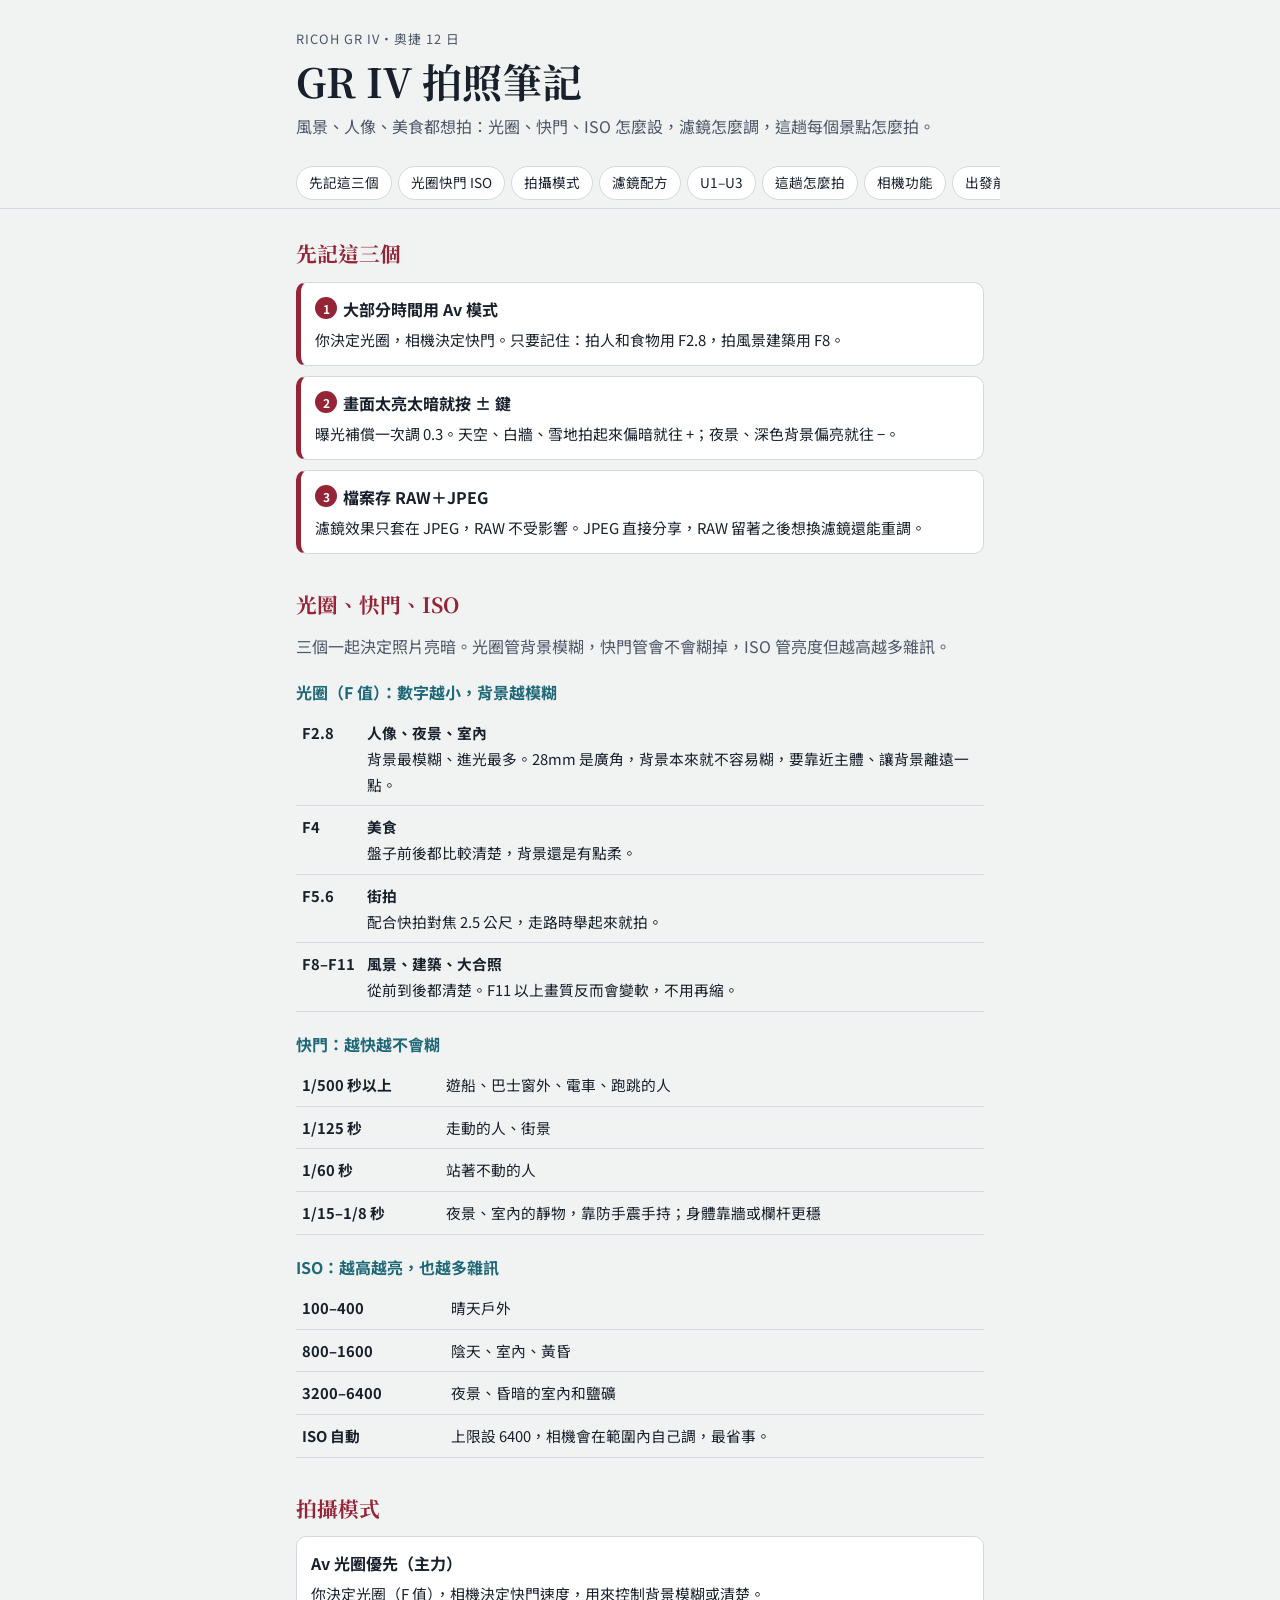
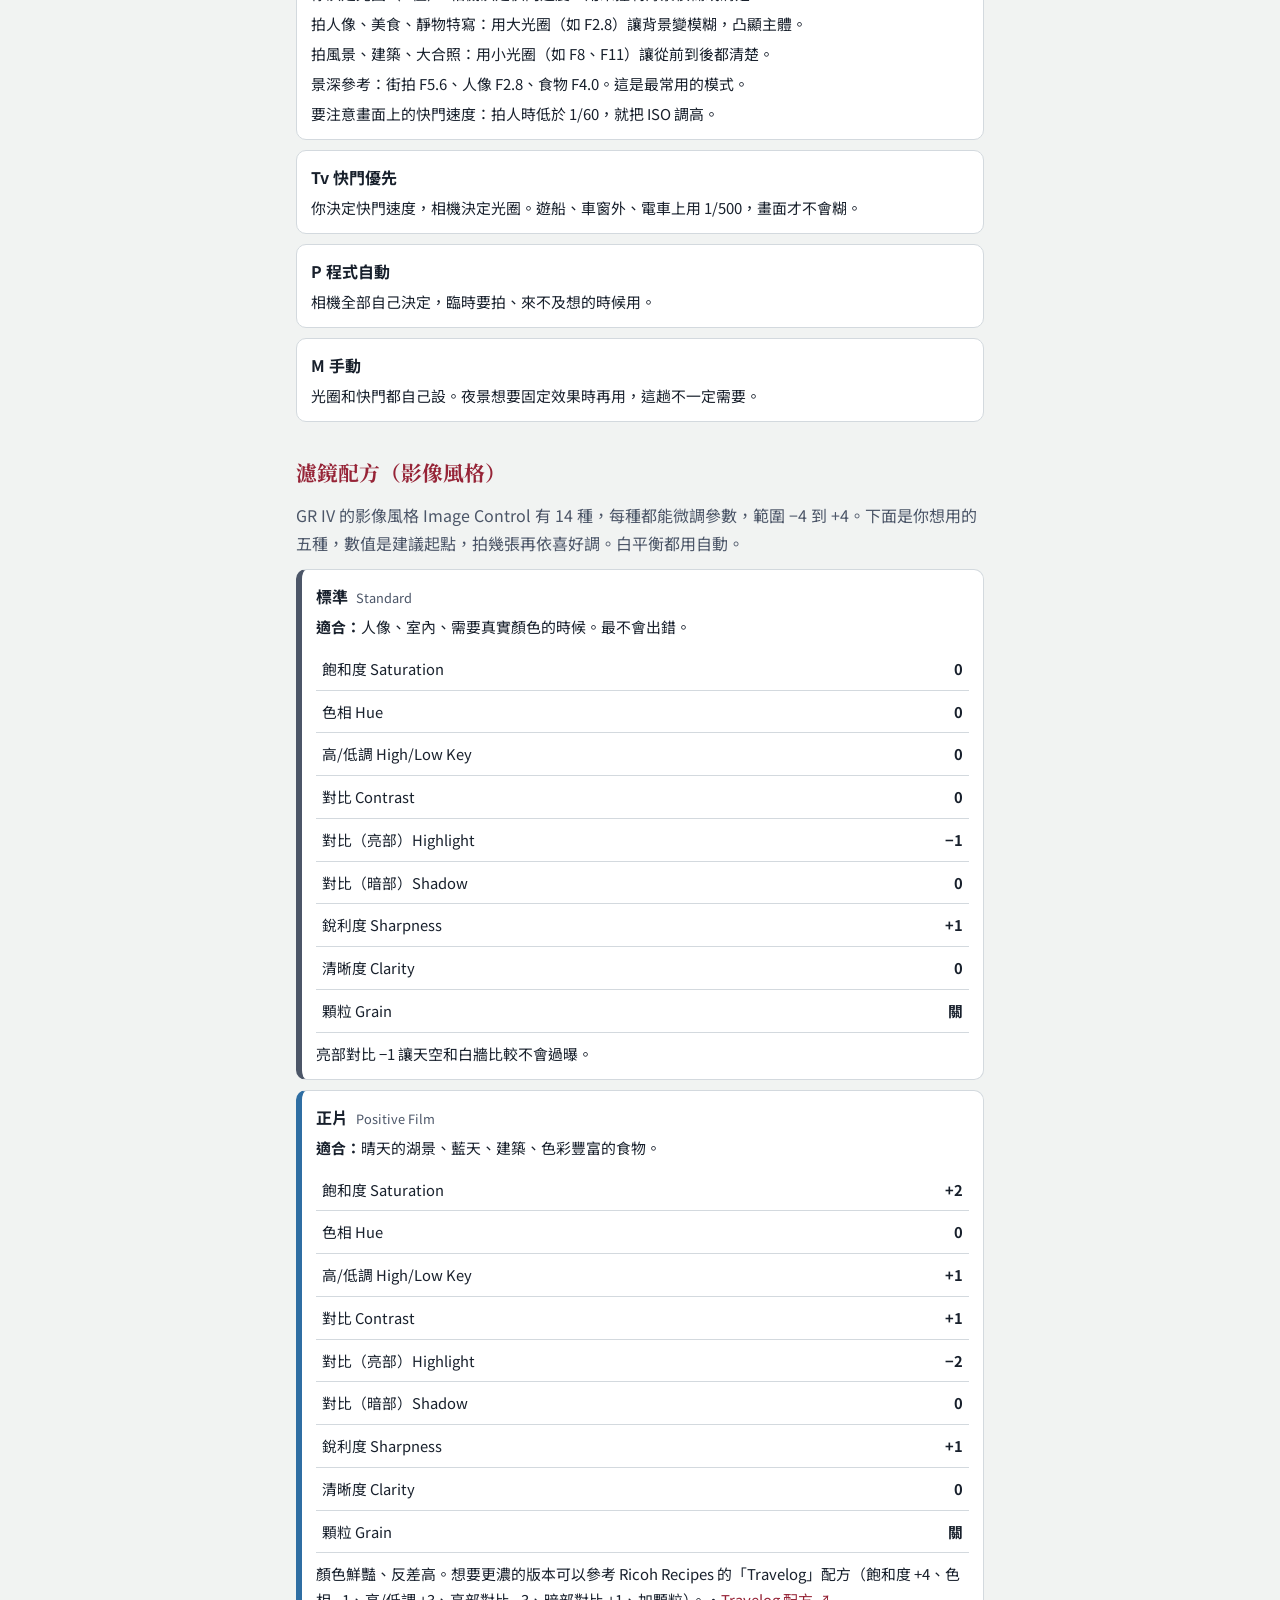
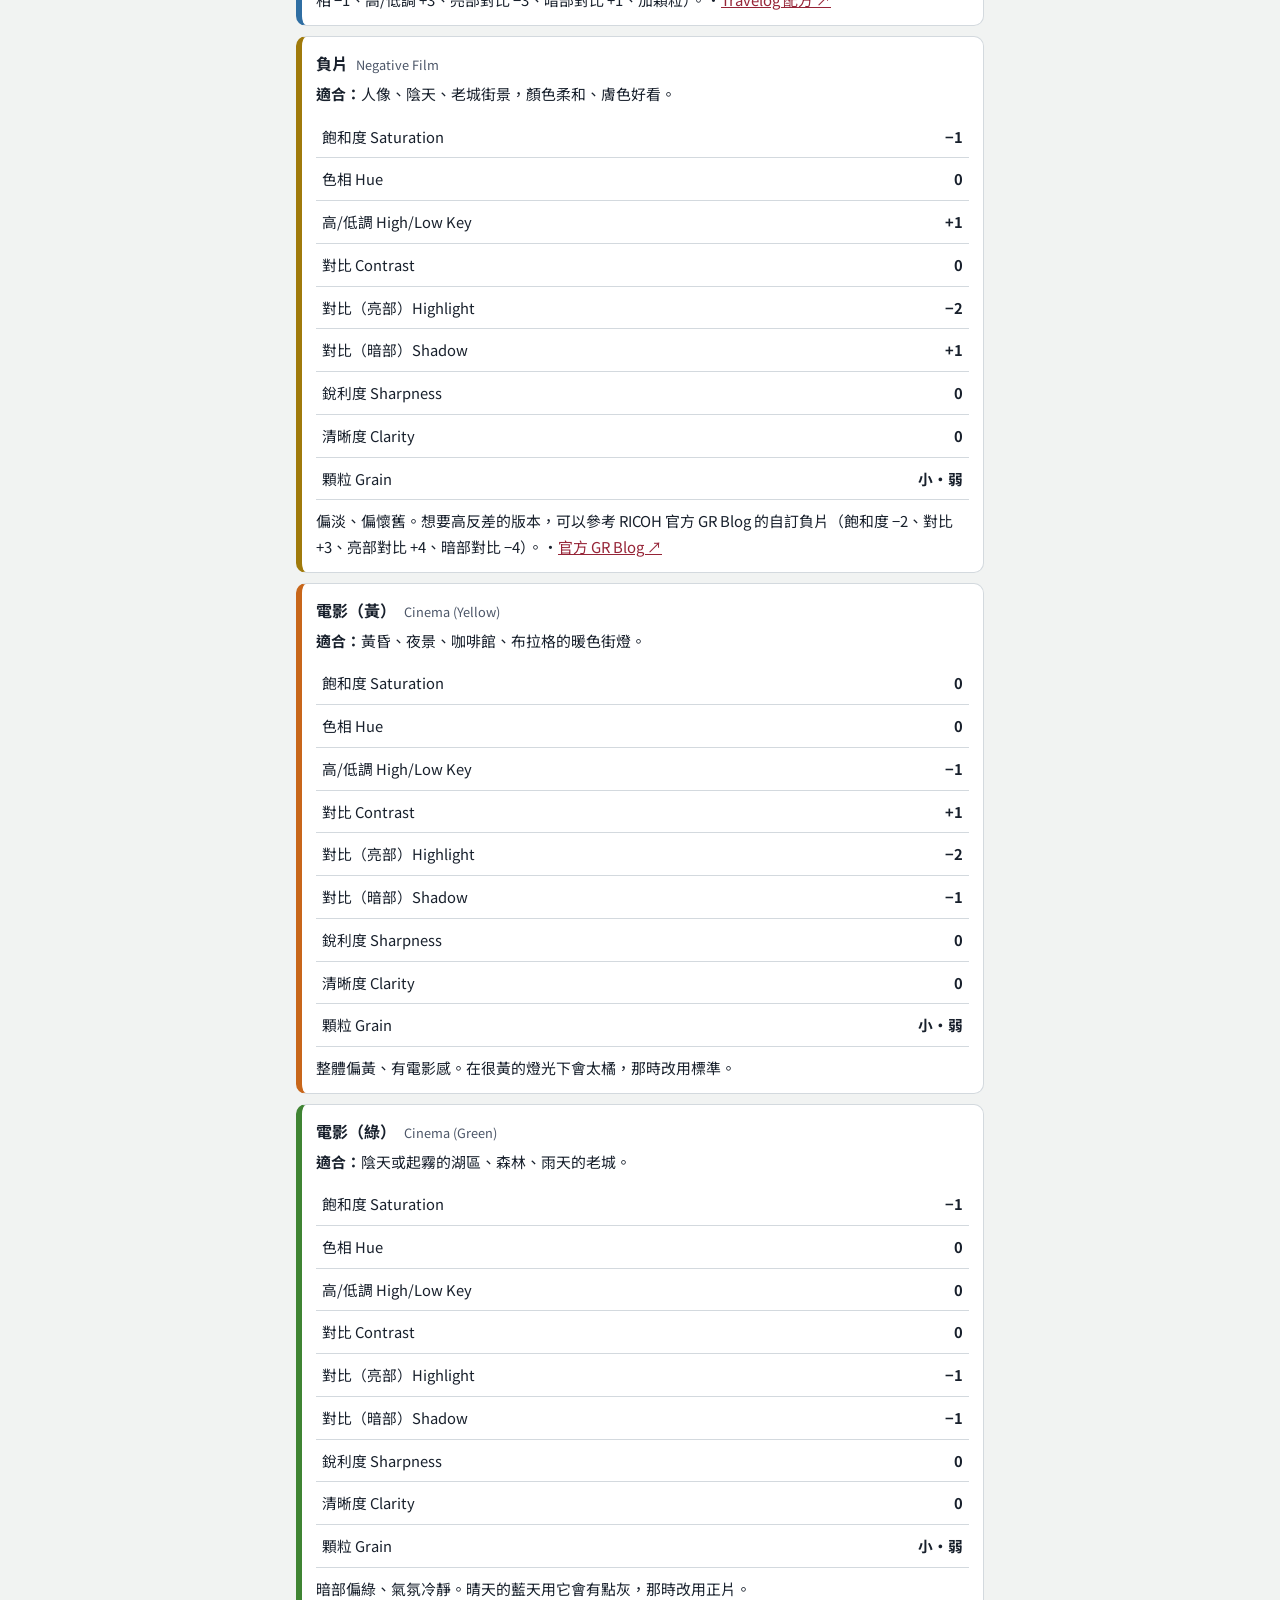
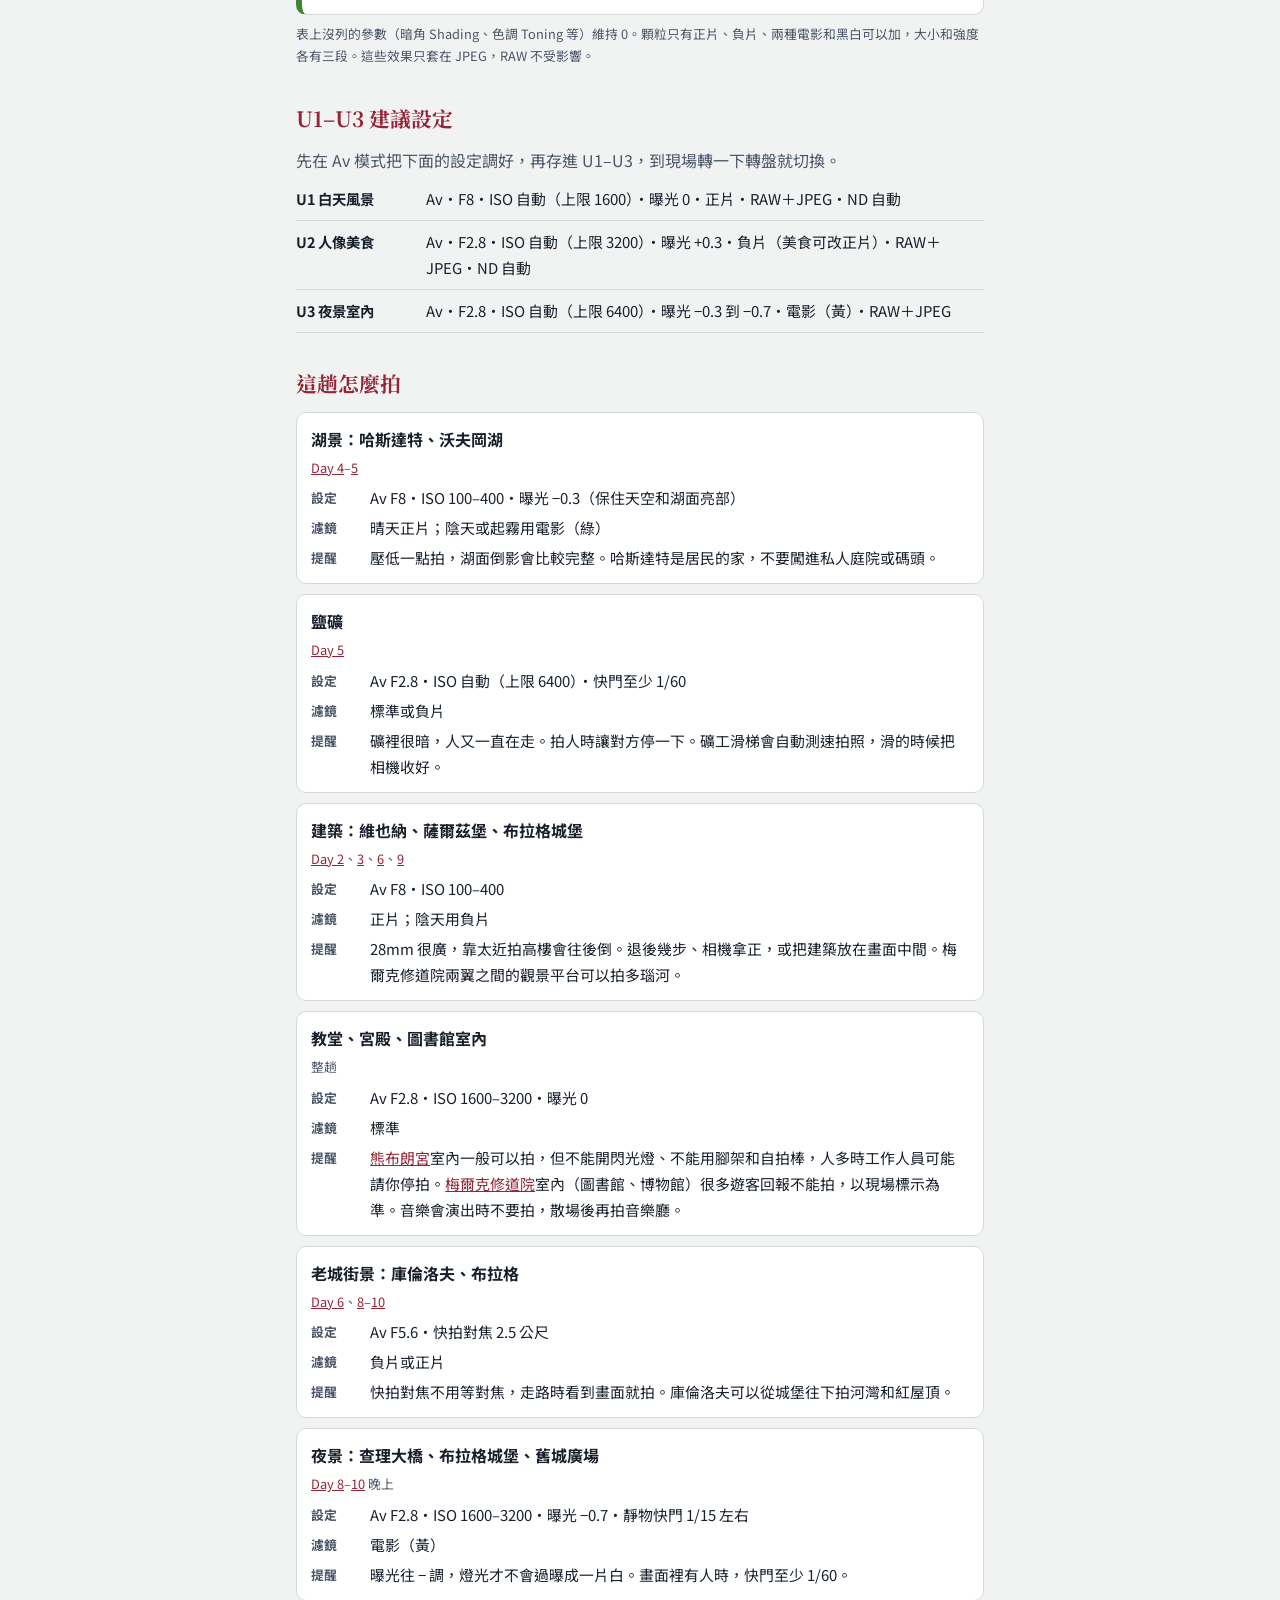
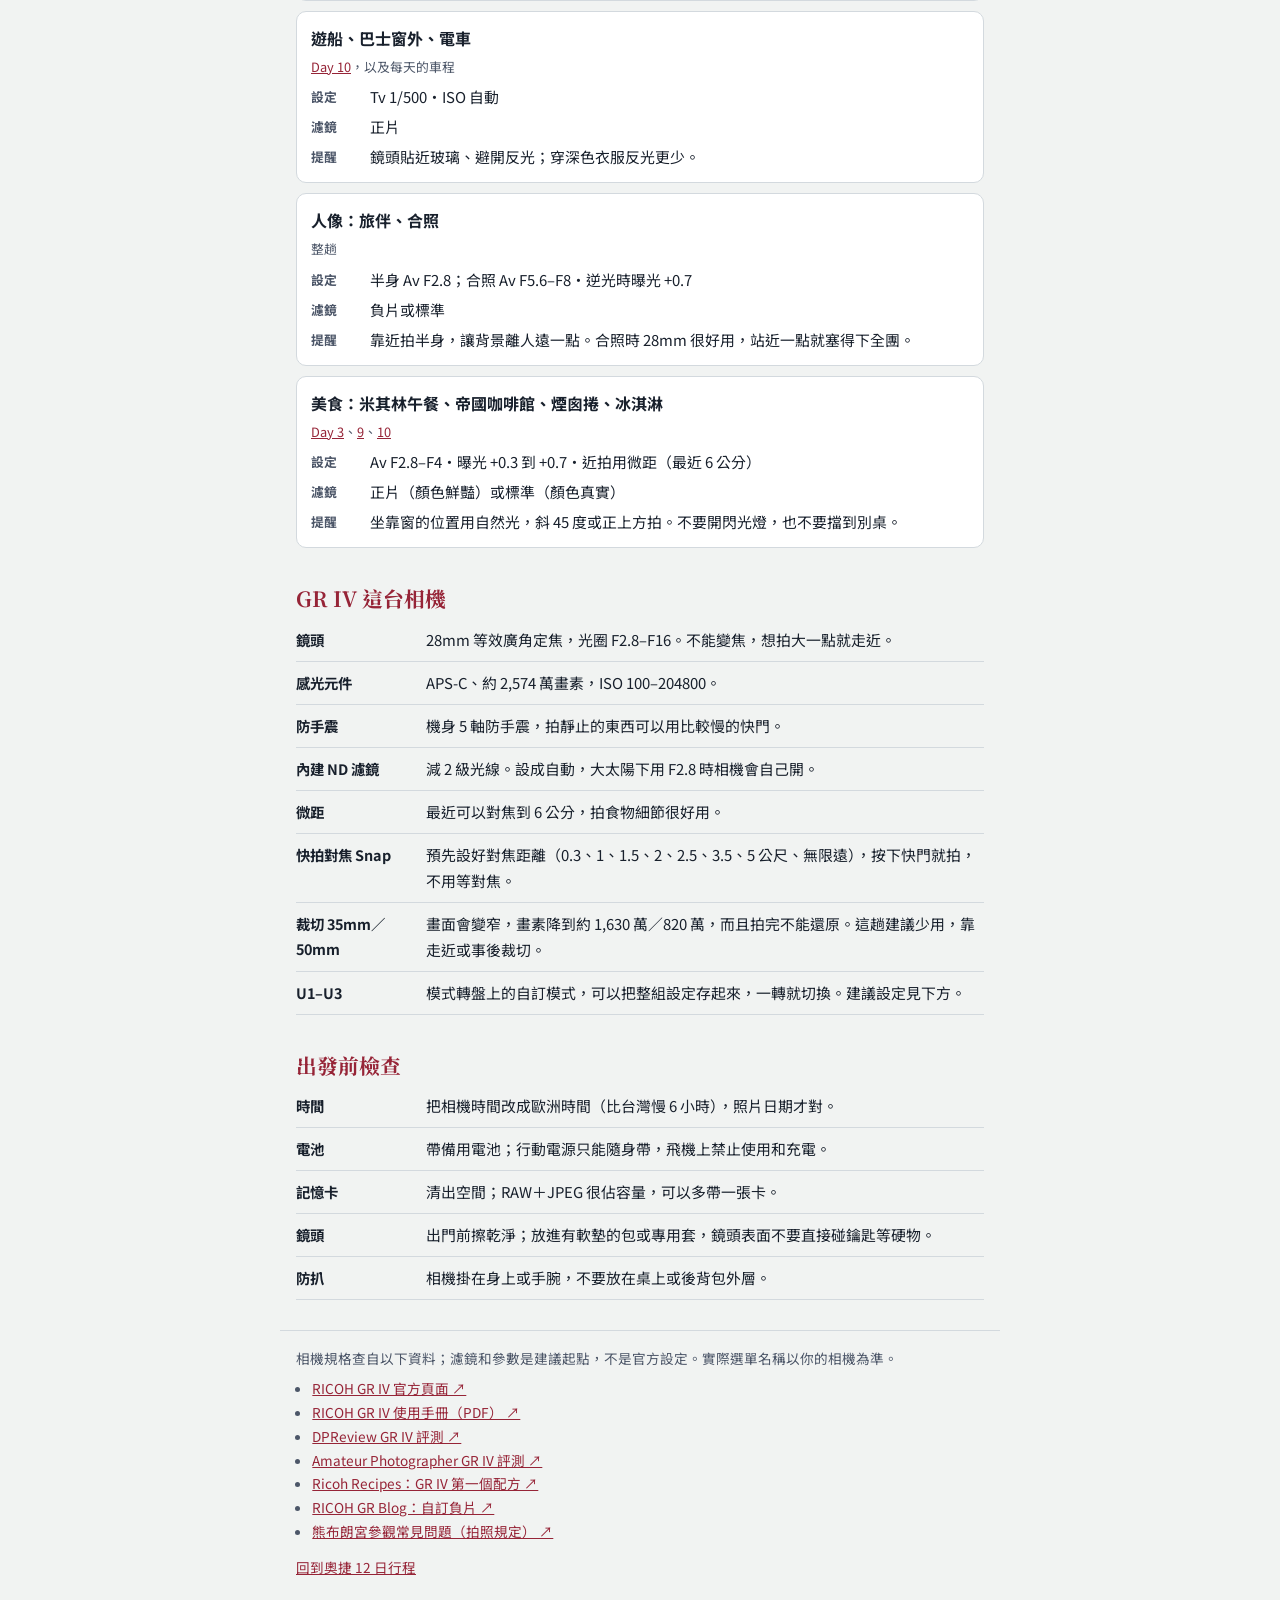
==== GR4/index.html @ 756a915f "新增 RICOH GR IV 拍照筆記獨立頁 /GR4/ 光圈、快門、ISO 建議，Av 模式筆記，五種濾鏡配方（標準、正片、負片、 電影黃、電影綠），U1–U3 設定，以及這趟各景點的拍法。行程主頁" ====
<!doctype html>
<html lang="zh-Hant">
<head>
<meta charset="utf-8">
<meta name="viewport" content="width=device-width, initial-scale=1, viewport-fit=cover">
<title>GR IV 拍照筆記</title>
<meta name="robots" content="noindex, nofollow">
<meta name="theme-color" content="#962437">
<link rel="icon" type="image/png" sizes="192x192" href="../favicon.png">
<link rel="apple-touch-icon" href="../apple-touch-icon.png">
<link rel="preconnect" href="https://fonts.googleapis.com">
<link rel="preconnect" href="https://fonts.gstatic.com" crossorigin>
<link rel="stylesheet" href="https://fonts.googleapis.com/css2?family=Noto+Sans+TC:wght@400;500;700&family=Noto+Serif+TC:wght@600;700&display=swap">
<style>
:root{--paper:#F1F3F2;--sheet:#FFFFFF;--ink:#18202C;--ink2:#4C5668;--rule:#D3D9DE;--accent:#962437;--river:#1E6878;
  --f-head:"Noto Serif TC","Songti TC","PMingLiU",serif;--f-body:"Noto Sans TC","PingFang TC","Microsoft JhengHei",system-ui,sans-serif}
@media (prefers-color-scheme: dark){:root:not([data-theme="light"]){--paper:#10151C;--sheet:#18202A;--ink:#E8ECF1;--ink2:#A3ADBB;--rule:#2B3542;--accent:#EE8E9C;--river:#6CC0CF;color-scheme:dark}}
:root[data-theme="dark"]{--paper:#10151C;--sheet:#18202A;--ink:#E8ECF1;--ink2:#A3ADBB;--rule:#2B3542;--accent:#EE8E9C;--river:#6CC0CF;color-scheme:dark}
*{box-sizing:border-box}
body{margin:0;background:var(--paper);color:var(--ink);font-family:var(--f-body);font-size:16px;line-height:1.75;-webkit-text-size-adjust:100%}
a{color:var(--accent)}
h1,h2,h3,p{margin:0}
.wrap{max-width:720px;margin-inline:auto;padding:0 16px}
header.top{padding:28px 16px 18px;max-width:720px;margin-inline:auto;display:grid;gap:6px}
.eyebrow{font-size:.8rem;letter-spacing:.08em;color:var(--ink2)}
h1{font-family:var(--f-head);font-size:clamp(1.9rem,8vw,2.5rem);line-height:1.25}
.sub{color:var(--ink2)}
nav.toc{position:sticky;top:0;z-index:5;background:var(--paper);border-bottom:1px solid var(--rule)}
nav.toc .in{max-width:720px;margin-inline:auto;display:flex;gap:6px;overflow-x:auto;padding:8px 16px;scrollbar-width:none}
nav.toc .in::-webkit-scrollbar{display:none}
nav.toc a{flex:0 0 auto;padding:4px 12px;border:1px solid var(--rule);border-radius:99px;background:var(--sheet);color:var(--ink);text-decoration:none;font-size:.85rem}
section{padding:26px 0 6px;scroll-margin-top:56px}
h2{font-family:var(--f-head);font-size:1.3rem;color:var(--accent);margin-bottom:10px}
.lead{color:var(--ink2);margin-bottom:12px}
.cards{display:grid;gap:10px}
.card{padding:12px 14px;border:1px solid var(--rule);border-radius:10px;background:var(--sheet)}
.card h3{font-size:1rem;margin-bottom:4px}
.card p{font-size:.93rem}
.card p+p{margin-top:4px}
.top3 .card{border-left:5px solid var(--accent)}
.top3 .n{display:inline-grid;place-items:center;width:22px;height:22px;margin-right:6px;border-radius:50%;background:var(--accent);color:#fff;font-size:.75rem;vertical-align:2px}
dl.facts{margin:0;display:grid;gap:8px}
dl.facts div{display:grid;grid-template-columns:7.5em 1fr;gap:10px;padding-bottom:8px;border-bottom:1px solid var(--rule)}
dl.facts dt{font-weight:700;font-size:.9rem}
dl.facts dd{margin:0;font-size:.93rem}
table{width:100%;border-collapse:collapse;font-size:.92rem}
th,td{text-align:left;vertical-align:top;padding:8px 6px;border-bottom:1px solid var(--rule)}
th{white-space:nowrap}
td.k{font-weight:700;white-space:nowrap}
h3.sub-h{font-size:1rem;margin:18px 0 6px;color:var(--river)}
.recipe{border-left:6px solid var(--rc)}
.recipe h3{display:flex;flex-wrap:wrap;align-items:baseline;gap:4px 8px}
.recipe h3 small{font-weight:400;color:var(--ink2);font-size:.8rem}
.recipe table{margin:8px 0}
.recipe td.v{text-align:right;font-variant-numeric:tabular-nums;font-weight:700;white-space:nowrap}
.fine{font-size:.8rem;color:var(--ink2);margin-top:8px}
.scene dl{margin:6px 0 0;display:grid;gap:4px}
.scene dl div{display:grid;grid-template-columns:3.2em 1fr;gap:8px}
.scene dt{font-size:.8rem;font-weight:700;color:var(--ink2);padding-top:2px}
.scene dd{margin:0;font-size:.93rem}
.scene .when{font-size:.8rem;color:var(--ink2)}
footer{max-width:720px;margin:24px auto 0;padding:16px 16px 40px;border-top:1px solid var(--rule);font-size:.85rem;color:var(--ink2)}
footer ul{padding-left:1.2em;margin:6px 0 12px}
</style>
</head>
<body>
<header class="top"><p class="eyebrow">RICOH GR IV・奧捷 12 日</p><h1>GR IV 拍照筆記</h1><p class="sub">風景、人像、美食都想拍：光圈、快門、ISO 怎麼設，濾鏡怎麼調，這趟每個景點怎麼拍。</p></header><nav class="toc" aria-label="目錄"><div class="in"><a href="#top3">先記這三個</a><a href="#basics">光圈快門 ISO</a><a href="#modes">拍攝模式</a><a href="#recipes">濾鏡配方</a><a href="#umodes">U1–U3</a><a href="#scenes">這趟怎麼拍</a><a href="#camera">相機功能</a><a href="#check">出發前</a></div></nav><main class="wrap"><section id="top3"><h2>先記這三個</h2><div class="cards top3"><div class="card"><h3><span class="n">1</span>大部分時間用 Av 模式</h3><p>你決定光圈，相機決定快門。只要記住：拍人和食物用 F2.8，拍風景建築用 F8。</p></div><div class="card"><h3><span class="n">2</span>畫面太亮太暗就按 ± 鍵</h3><p>曝光補償一次調 0.3。天空、白牆、雪地拍起來偏暗就往 +；夜景、深色背景偏亮就往 −。</p></div><div class="card"><h3><span class="n">3</span>檔案存 RAW＋JPEG</h3><p>濾鏡效果只套在 JPEG，RAW 不受影響。JPEG 直接分享，RAW 留著之後想換濾鏡還能重調。</p></div></div></section><section id="basics"><h2>光圈、快門、ISO</h2><p class="lead">三個一起決定照片亮暗。光圈管背景模糊，快門管會不會糊掉，ISO 管亮度但越高越多雜訊。</p><h3 class="sub-h">光圈（F 值）：數字越小，背景越模糊</h3><table><tbody><tr><td class="k">F2.8</td><td><b>人像、夜景、室內</b><br>背景最模糊、進光最多。28mm 是廣角，背景本來就不容易糊，要靠近主體、讓背景離遠一點。</td></tr><tr><td class="k">F4</td><td><b>美食</b><br>盤子前後都比較清楚，背景還是有點柔。</td></tr><tr><td class="k">F5.6</td><td><b>街拍</b><br>配合快拍對焦 2.5 公尺，走路時舉起來就拍。</td></tr><tr><td class="k">F8–F11</td><td><b>風景、建築、大合照</b><br>從前到後都清楚。F11 以上畫質反而會變軟，不用再縮。</td></tr></tbody></table><h3 class="sub-h">快門：越快越不會糊</h3><table><tbody><tr><td class="k">1/500 秒以上</td><td>遊船、巴士窗外、電車、跑跳的人</td></tr><tr><td class="k">1/125 秒</td><td>走動的人、街景</td></tr><tr><td class="k">1/60 秒</td><td>站著不動的人</td></tr><tr><td class="k">1/15–1/8 秒</td><td>夜景、室內的靜物，靠防手震手持；身體靠牆或欄杆更穩</td></tr></tbody></table><h3 class="sub-h">ISO：越高越亮，也越多雜訊</h3><table><tbody><tr><td class="k">100–400</td><td>晴天戶外</td></tr><tr><td class="k">800–1600</td><td>陰天、室內、黃昏</td></tr><tr><td class="k">3200–6400</td><td>夜景、昏暗的室內和鹽礦</td></tr><tr><td class="k">ISO 自動</td><td>上限設 6400，相機會在範圍內自己調，最省事。</td></tr></tbody></table></section><section id="modes"><h2>拍攝模式</h2><div class="cards"><div class="card"><h3>Av 光圈優先（主力）</h3><p>你決定光圈（F 值），相機決定快門速度，用來控制背景模糊或清楚。</p><p>拍人像、美食、靜物特寫：用大光圈（如 F2.8）讓背景變模糊，凸顯主體。</p><p>拍風景、建築、大合照：用小光圈（如 F8、F11）讓從前到後都清楚。</p><p>景深參考：街拍 F5.6、人像 F2.8、食物 F4.0。這是最常用的模式。</p><p>要注意畫面上的快門速度：拍人時低於 1/60，就把 ISO 調高。</p></div><div class="card"><h3>Tv 快門優先</h3><p>你決定快門速度，相機決定光圈。遊船、車窗外、電車上用 1/500，畫面才不會糊。</p></div><div class="card"><h3>P 程式自動</h3><p>相機全部自己決定，臨時要拍、來不及想的時候用。</p></div><div class="card"><h3>M 手動</h3><p>光圈和快門都自己設。夜景想要固定效果時再用，這趟不一定需要。</p></div></div></section><section id="recipes"><h2>濾鏡配方（影像風格）</h2><p class="lead">GR IV 的影像風格 Image Control 有 14 種，每種都能微調參數，範圍 −4 到 +4。下面是你想用的五種，數值是建議起點，拍幾張再依喜好調。白平衡都用自動。</p><div class="cards"><div class="card recipe" style="--rc:#4C5668"><h3>標準<small>Standard</small></h3><p><b>適合：</b>人像、室內、需要真實顏色的時候。最不會出錯。</p><table><tbody><tr><td>飽和度 Saturation</td><td class="v">0</td></tr><tr><td>色相 Hue</td><td class="v">0</td></tr><tr><td>高/低調 High/Low Key</td><td class="v">0</td></tr><tr><td>對比 Contrast</td><td class="v">0</td></tr><tr><td>對比（亮部）Highlight</td><td class="v">−1</td></tr><tr><td>對比（暗部）Shadow</td><td class="v">0</td></tr><tr><td>銳利度 Sharpness</td><td class="v">+1</td></tr><tr><td>清晰度 Clarity</td><td class="v">0</td></tr><tr><td>顆粒 Grain</td><td class="v">關</td></tr></tbody></table><p>亮部對比 −1 讓天空和白牆比較不會過曝。</p></div><div class="card recipe" style="--rc:#2F6EA3"><h3>正片<small>Positive Film</small></h3><p><b>適合：</b>晴天的湖景、藍天、建築、色彩豐富的食物。</p><table><tbody><tr><td>飽和度 Saturation</td><td class="v">+2</td></tr><tr><td>色相 Hue</td><td class="v">0</td></tr><tr><td>高/低調 High/Low Key</td><td class="v">+1</td></tr><tr><td>對比 Contrast</td><td class="v">+1</td></tr><tr><td>對比（亮部）Highlight</td><td class="v">−2</td></tr><tr><td>對比（暗部）Shadow</td><td class="v">0</td></tr><tr><td>銳利度 Sharpness</td><td class="v">+1</td></tr><tr><td>清晰度 Clarity</td><td class="v">0</td></tr><tr><td>顆粒 Grain</td><td class="v">關</td></tr></tbody></table><p>顏色鮮豔、反差高。想要更濃的版本可以參考 Ricoh Recipes 的「Travelog」配方（飽和度 +4、色相 −1、高/低調 +3、亮部對比 −3、暗部對比 +1、加顆粒）。・<a href="https://ricohrecipes.com/2025/10/24/my-ricoh-gr-iv-arrived-first-recipe-test/" target="_blank" rel="noopener">Travelog 配方 ↗</a></p></div><div class="card recipe" style="--rc:#A07A0B"><h3>負片<small>Negative Film</small></h3><p><b>適合：</b>人像、陰天、老城街景，顏色柔和、膚色好看。</p><table><tbody><tr><td>飽和度 Saturation</td><td class="v">−1</td></tr><tr><td>色相 Hue</td><td class="v">0</td></tr><tr><td>高/低調 High/Low Key</td><td class="v">+1</td></tr><tr><td>對比 Contrast</td><td class="v">0</td></tr><tr><td>對比（亮部）Highlight</td><td class="v">−2</td></tr><tr><td>對比（暗部）Shadow</td><td class="v">+1</td></tr><tr><td>銳利度 Sharpness</td><td class="v">0</td></tr><tr><td>清晰度 Clarity</td><td class="v">0</td></tr><tr><td>顆粒 Grain</td><td class="v">小・弱</td></tr></tbody></table><p>偏淡、偏懷舊。想要高反差的版本，可以參考 RICOH 官方 GR Blog 的自訂負片（飽和度 −2、對比 +3、亮部對比 +4、暗部對比 −4）。・<a href="https://www.grblog.jp/en/article/7151/" target="_blank" rel="noopener">官方 GR Blog ↗</a></p></div><div class="card recipe" style="--rc:#C8661A"><h3>電影（黃）<small>Cinema (Yellow)</small></h3><p><b>適合：</b>黃昏、夜景、咖啡館、布拉格的暖色街燈。</p><table><tbody><tr><td>飽和度 Saturation</td><td class="v">0</td></tr><tr><td>色相 Hue</td><td class="v">0</td></tr><tr><td>高/低調 High/Low Key</td><td class="v">−1</td></tr><tr><td>對比 Contrast</td><td class="v">+1</td></tr><tr><td>對比（亮部）Highlight</td><td class="v">−2</td></tr><tr><td>對比（暗部）Shadow</td><td class="v">−1</td></tr><tr><td>銳利度 Sharpness</td><td class="v">0</td></tr><tr><td>清晰度 Clarity</td><td class="v">0</td></tr><tr><td>顆粒 Grain</td><td class="v">小・弱</td></tr></tbody></table><p>整體偏黃、有電影感。在很黃的燈光下會太橘，那時改用標準。</p></div><div class="card recipe" style="--rc:#3F8433"><h3>電影（綠）<small>Cinema (Green)</small></h3><p><b>適合：</b>陰天或起霧的湖區、森林、雨天的老城。</p><table><tbody><tr><td>飽和度 Saturation</td><td class="v">−1</td></tr><tr><td>色相 Hue</td><td class="v">0</td></tr><tr><td>高/低調 High/Low Key</td><td class="v">0</td></tr><tr><td>對比 Contrast</td><td class="v">0</td></tr><tr><td>對比（亮部）Highlight</td><td class="v">−1</td></tr><tr><td>對比（暗部）Shadow</td><td class="v">−1</td></tr><tr><td>銳利度 Sharpness</td><td class="v">0</td></tr><tr><td>清晰度 Clarity</td><td class="v">0</td></tr><tr><td>顆粒 Grain</td><td class="v">小・弱</td></tr></tbody></table><p>暗部偏綠、氣氛冷靜。晴天的藍天用它會有點灰，那時改用正片。</p></div></div><p class="fine">表上沒列的參數（暗角 Shading、色調 Toning 等）維持 0。顆粒只有正片、負片、兩種電影和黑白可以加，大小和強度各有三段。這些效果只套在 JPEG，RAW 不受影響。</p></section><section id="umodes"><h2>U1–U3 建議設定</h2><p class="lead">先在 Av 模式把下面的設定調好，再存進 U1–U3，到現場轉一下轉盤就切換。</p><dl class="facts"><div><dt>U1 白天風景</dt><dd>Av・F8・ISO 自動（上限 1600）・曝光 0・正片・RAW＋JPEG・ND 自動</dd></div><div><dt>U2 人像美食</dt><dd>Av・F2.8・ISO 自動（上限 3200）・曝光 +0.3・負片（美食可改正片）・RAW＋JPEG・ND 自動</dd></div><div><dt>U3 夜景室內</dt><dd>Av・F2.8・ISO 自動（上限 6400）・曝光 −0.3 到 −0.7・電影（黃）・RAW＋JPEG</dd></div></dl></section><section id="scenes"><h2>這趟怎麼拍</h2><div class="cards"><div class="card scene"><h3>湖景：哈斯達特、沃夫岡湖</h3><p class="when"><a href="../#d4">Day 4</a>–<a href="../#d5">5</a></p><dl><div><dt>設定</dt><dd>Av F8・ISO 100–400・曝光 −0.3（保住天空和湖面亮部）</dd></div><div><dt>濾鏡</dt><dd>晴天正片；陰天或起霧用電影（綠）</dd></div><div><dt>提醒</dt><dd>壓低一點拍，湖面倒影會比較完整。哈斯達特是居民的家，不要闖進私人庭院或碼頭。</dd></div></dl></div><div class="card scene"><h3>鹽礦</h3><p class="when"><a href="../#d5">Day 5</a></p><dl><div><dt>設定</dt><dd>Av F2.8・ISO 自動（上限 6400）・快門至少 1/60</dd></div><div><dt>濾鏡</dt><dd>標準或負片</dd></div><div><dt>提醒</dt><dd>礦裡很暗，人又一直在走。拍人時讓對方停一下。礦工滑梯會自動測速拍照，滑的時候把相機收好。</dd></div></dl></div><div class="card scene"><h3>建築：維也納、薩爾茲堡、布拉格城堡</h3><p class="when"><a href="../#d2">Day 2</a>、<a href="../#d3">3</a>、<a href="../#d6">6</a>、<a href="../#d9">9</a></p><dl><div><dt>設定</dt><dd>Av F8・ISO 100–400</dd></div><div><dt>濾鏡</dt><dd>正片；陰天用負片</dd></div><div><dt>提醒</dt><dd>28mm 很廣，靠太近拍高樓會往後倒。退後幾步、相機拿正，或把建築放在畫面中間。梅爾克修道院兩翼之間的觀景平台可以拍多瑙河。</dd></div></dl></div><div class="card scene"><h3>教堂、宮殿、圖書館室內</h3><p class="when">整趟</p><dl><div><dt>設定</dt><dd>Av F2.8・ISO 1600–3200・曝光 0</dd></div><div><dt>濾鏡</dt><dd>標準</dd></div><div><dt>提醒</dt><dd><a href="../#d3">熊布朗宮</a>室內一般可以拍，但不能開閃光燈、不能用腳架和自拍棒，人多時工作人員可能請你停拍。<a href="../#d2">梅爾克修道院</a>室內（圖書館、博物館）很多遊客回報不能拍，以現場標示為準。音樂會演出時不要拍，散場後再拍音樂廳。</dd></div></dl></div><div class="card scene"><h3>老城街景：庫倫洛夫、布拉格</h3><p class="when"><a href="../#d6">Day 6</a>、<a href="../#d8">8</a>–<a href="../#d10">10</a></p><dl><div><dt>設定</dt><dd>Av F5.6・快拍對焦 2.5 公尺</dd></div><div><dt>濾鏡</dt><dd>負片或正片</dd></div><div><dt>提醒</dt><dd>快拍對焦不用等對焦，走路時看到畫面就拍。庫倫洛夫可以從城堡往下拍河灣和紅屋頂。</dd></div></dl></div><div class="card scene"><h3>夜景：查理大橋、布拉格城堡、舊城廣場</h3><p class="when"><a href="../#d8">Day 8</a>–<a href="../#d10">10</a> 晚上</p><dl><div><dt>設定</dt><dd>Av F2.8・ISO 1600–3200・曝光 −0.7・靜物快門 1/15 左右</dd></div><div><dt>濾鏡</dt><dd>電影（黃）</dd></div><div><dt>提醒</dt><dd>曝光往 − 調，燈光才不會過曝成一片白。畫面裡有人時，快門至少 1/60。</dd></div></dl></div><div class="card scene"><h3>遊船、巴士窗外、電車</h3><p class="when"><a href="../#d10">Day 10</a>，以及每天的車程</p><dl><div><dt>設定</dt><dd>Tv 1/500・ISO 自動</dd></div><div><dt>濾鏡</dt><dd>正片</dd></div><div><dt>提醒</dt><dd>鏡頭貼近玻璃、避開反光；穿深色衣服反光更少。</dd></div></dl></div><div class="card scene"><h3>人像：旅伴、合照</h3><p class="when">整趟</p><dl><div><dt>設定</dt><dd>半身 Av F2.8；合照 Av F5.6–F8・逆光時曝光 +0.7</dd></div><div><dt>濾鏡</dt><dd>負片或標準</dd></div><div><dt>提醒</dt><dd>靠近拍半身，讓背景離人遠一點。合照時 28mm 很好用，站近一點就塞得下全團。</dd></div></dl></div><div class="card scene"><h3>美食：米其林午餐、帝國咖啡館、煙囪捲、冰淇淋</h3><p class="when"><a href="../#d3">Day 3</a>、<a href="../#d9">9</a>、<a href="../#d10">10</a></p><dl><div><dt>設定</dt><dd>Av F2.8–F4・曝光 +0.3 到 +0.7・近拍用微距（最近 6 公分）</dd></div><div><dt>濾鏡</dt><dd>正片（顏色鮮豔）或標準（顏色真實）</dd></div><div><dt>提醒</dt><dd>坐靠窗的位置用自然光，斜 45 度或正上方拍。不要開閃光燈，也不要擋到別桌。</dd></div></dl></div></div></section><section id="camera"><h2>GR IV 這台相機</h2><dl class="facts"><div><dt>鏡頭</dt><dd>28mm 等效廣角定焦，光圈 F2.8–F16。不能變焦，想拍大一點就走近。</dd></div><div><dt>感光元件</dt><dd>APS-C、約 2,574 萬畫素，ISO 100–204800。</dd></div><div><dt>防手震</dt><dd>機身 5 軸防手震，拍靜止的東西可以用比較慢的快門。</dd></div><div><dt>內建 ND 濾鏡</dt><dd>減 2 級光線。設成自動，大太陽下用 F2.8 時相機會自己開。</dd></div><div><dt>微距</dt><dd>最近可以對焦到 6 公分，拍食物細節很好用。</dd></div><div><dt>快拍對焦 Snap</dt><dd>預先設好對焦距離（0.3、1、1.5、2、2.5、3.5、5 公尺、無限遠），按下快門就拍，不用等對焦。</dd></div><div><dt>裁切 35mm／50mm</dt><dd>畫面會變窄，畫素降到約 1,630 萬／820 萬，而且拍完不能還原。這趟建議少用，靠走近或事後裁切。</dd></div><div><dt>U1–U3</dt><dd>模式轉盤上的自訂模式，可以把整組設定存起來，一轉就切換。建議設定見下方。</dd></div></dl></section><section id="check"><h2>出發前檢查</h2><dl class="facts"><div><dt>時間</dt><dd>把相機時間改成歐洲時間（比台灣慢 6 小時），照片日期才對。</dd></div><div><dt>電池</dt><dd>帶備用電池；行動電源只能隨身帶，飛機上禁止使用和充電。</dd></div><div><dt>記憶卡</dt><dd>清出空間；RAW＋JPEG 很佔容量，可以多帶一張卡。</dd></div><div><dt>鏡頭</dt><dd>出門前擦乾淨；放進有軟墊的包或專用套，鏡頭表面不要直接碰鑰匙等硬物。</dd></div><div><dt>防扒</dt><dd>相機掛在身上或手腕，不要放在桌上或後背包外層。</dd></div></dl></section></main><footer><p>相機規格查自以下資料；濾鏡和參數是建議起點，不是官方設定。實際選單名稱以你的相機為準。</p><ul><li><a href="https://us.ricoh-imaging.com/product/gr-iv/" target="_blank" rel="noopener">RICOH GR IV 官方頁面 ↗</a></li><li><a href="https://www.ricoh-imaging.co.jp/resources/english/support/man-pdf/gr-4_en.pdf" target="_blank" rel="noopener">RICOH GR IV 使用手冊（PDF） ↗</a></li><li><a href="https://www.dpreview.com/reviews/ricoh-gr-iv-in-depth-review/" target="_blank" rel="noopener">DPReview GR IV 評測 ↗</a></li><li><a href="https://amateurphotographer.com/review/ricoh-gr-iv-review/" target="_blank" rel="noopener">Amateur Photographer GR IV 評測 ↗</a></li><li><a href="https://ricohrecipes.com/2025/10/24/my-ricoh-gr-iv-arrived-first-recipe-test/" target="_blank" rel="noopener">Ricoh Recipes：GR IV 第一個配方 ↗</a></li><li><a href="https://www.grblog.jp/en/article/7151/" target="_blank" rel="noopener">RICOH GR Blog：自訂負片 ↗</a></li><li><a href="https://www.schoenbrunn.at/en/visitor-information/faq" target="_blank" rel="noopener">熊布朗宮參觀常見問題（拍照規定） ↗</a></li></ul><p><a href="../">回到奧捷 12 日行程</a></p></footer>
</body>
</html>
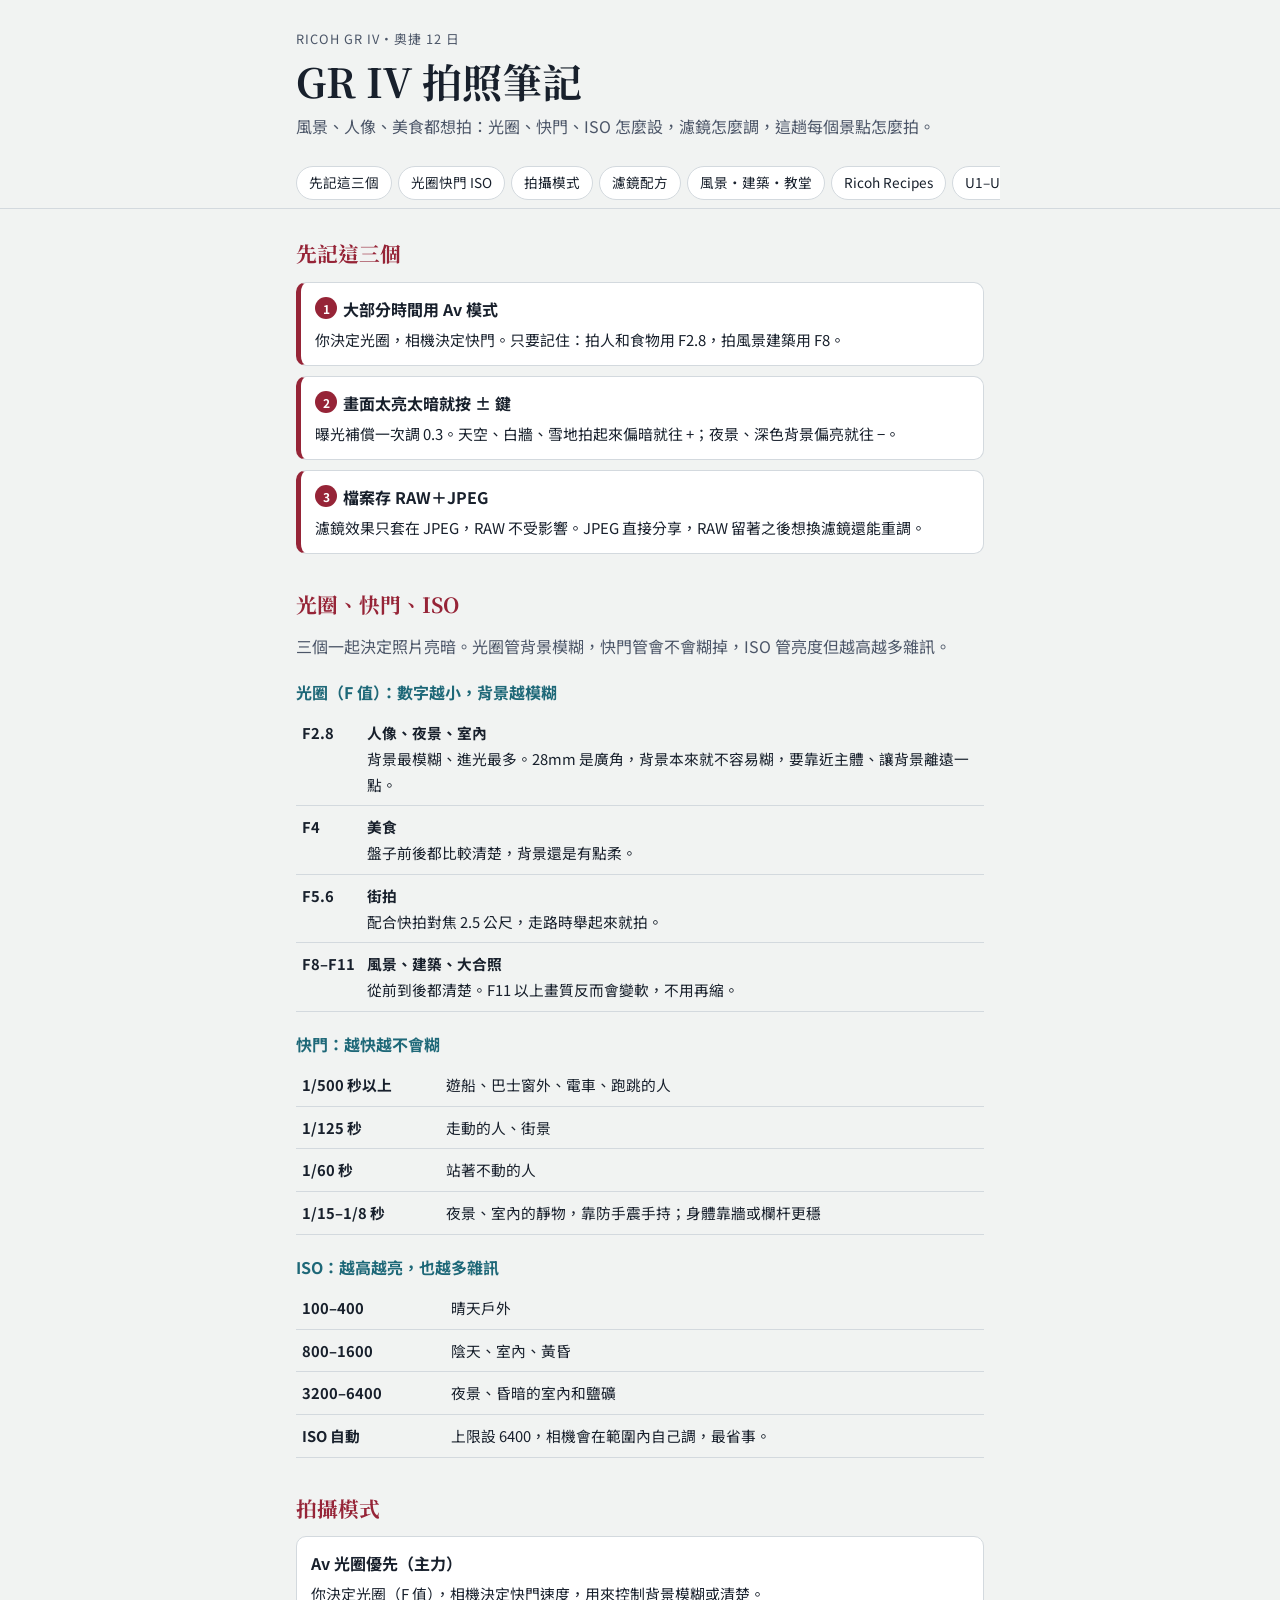
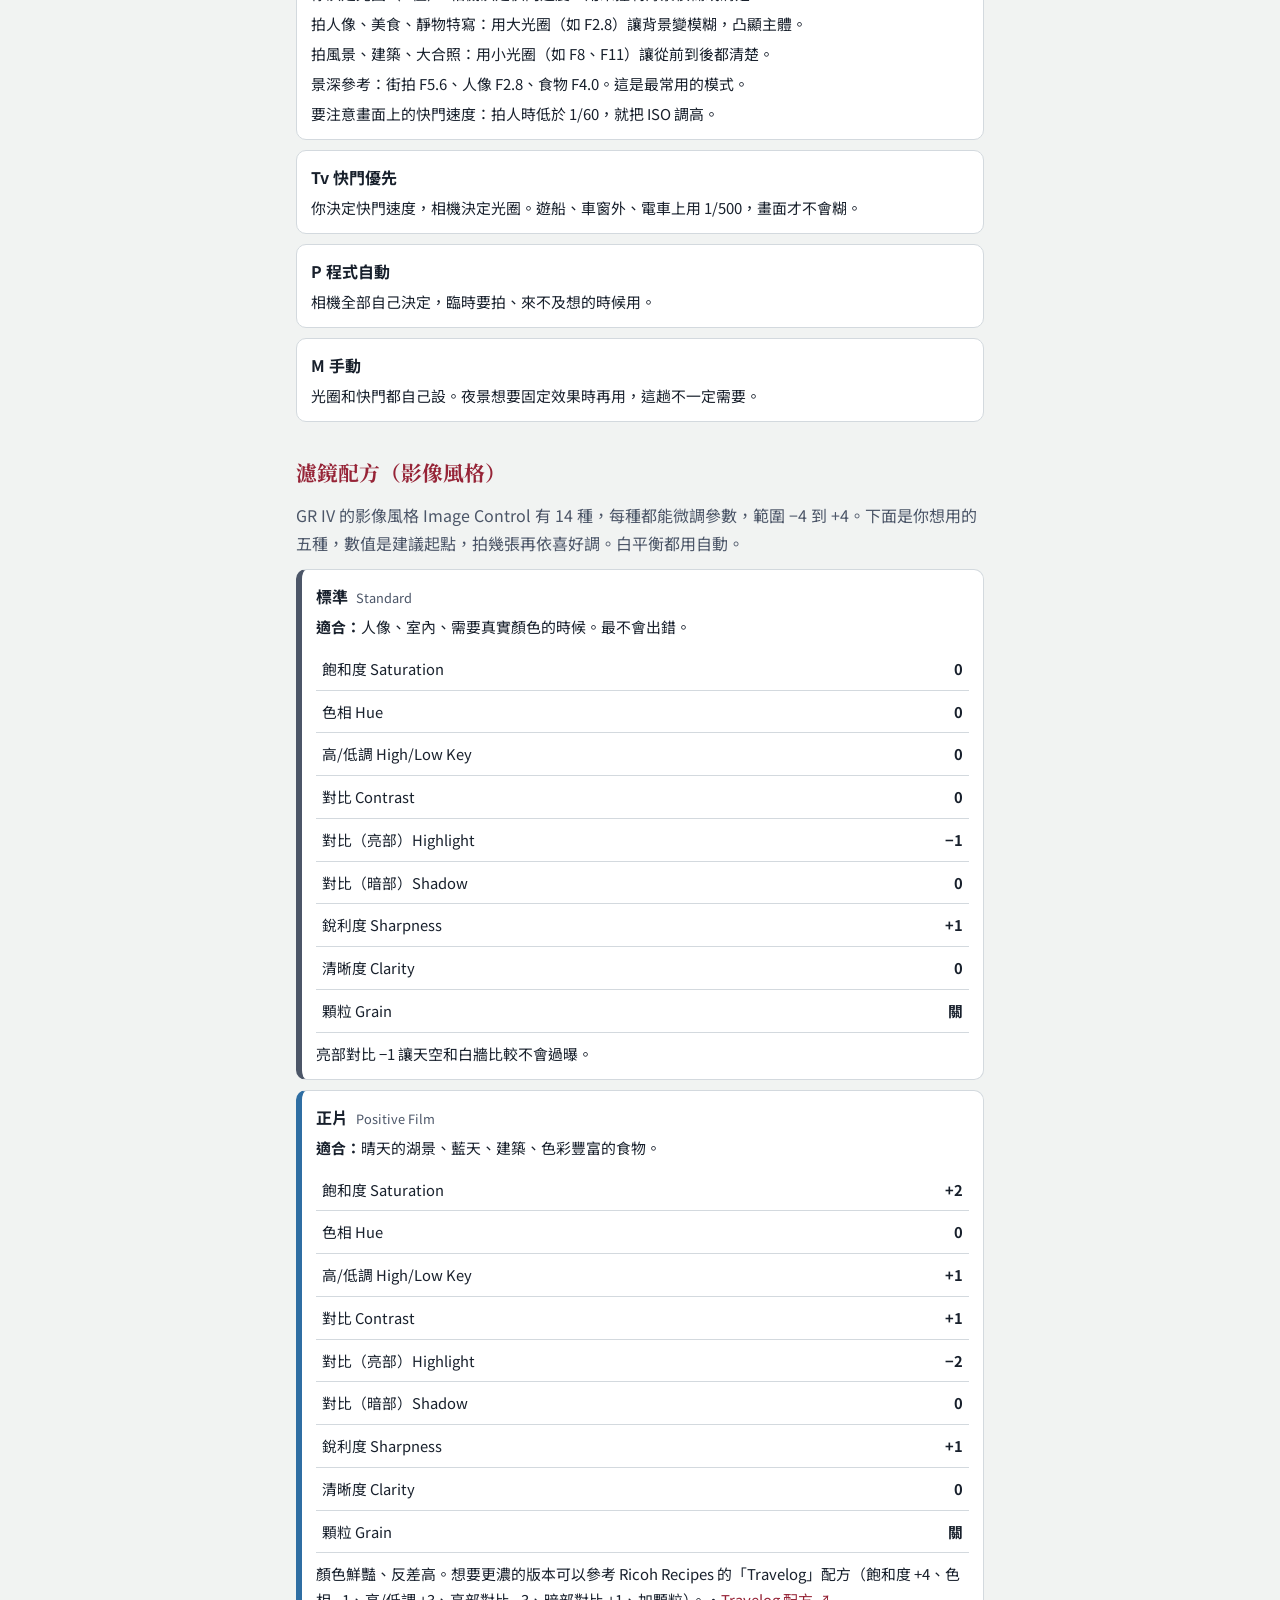
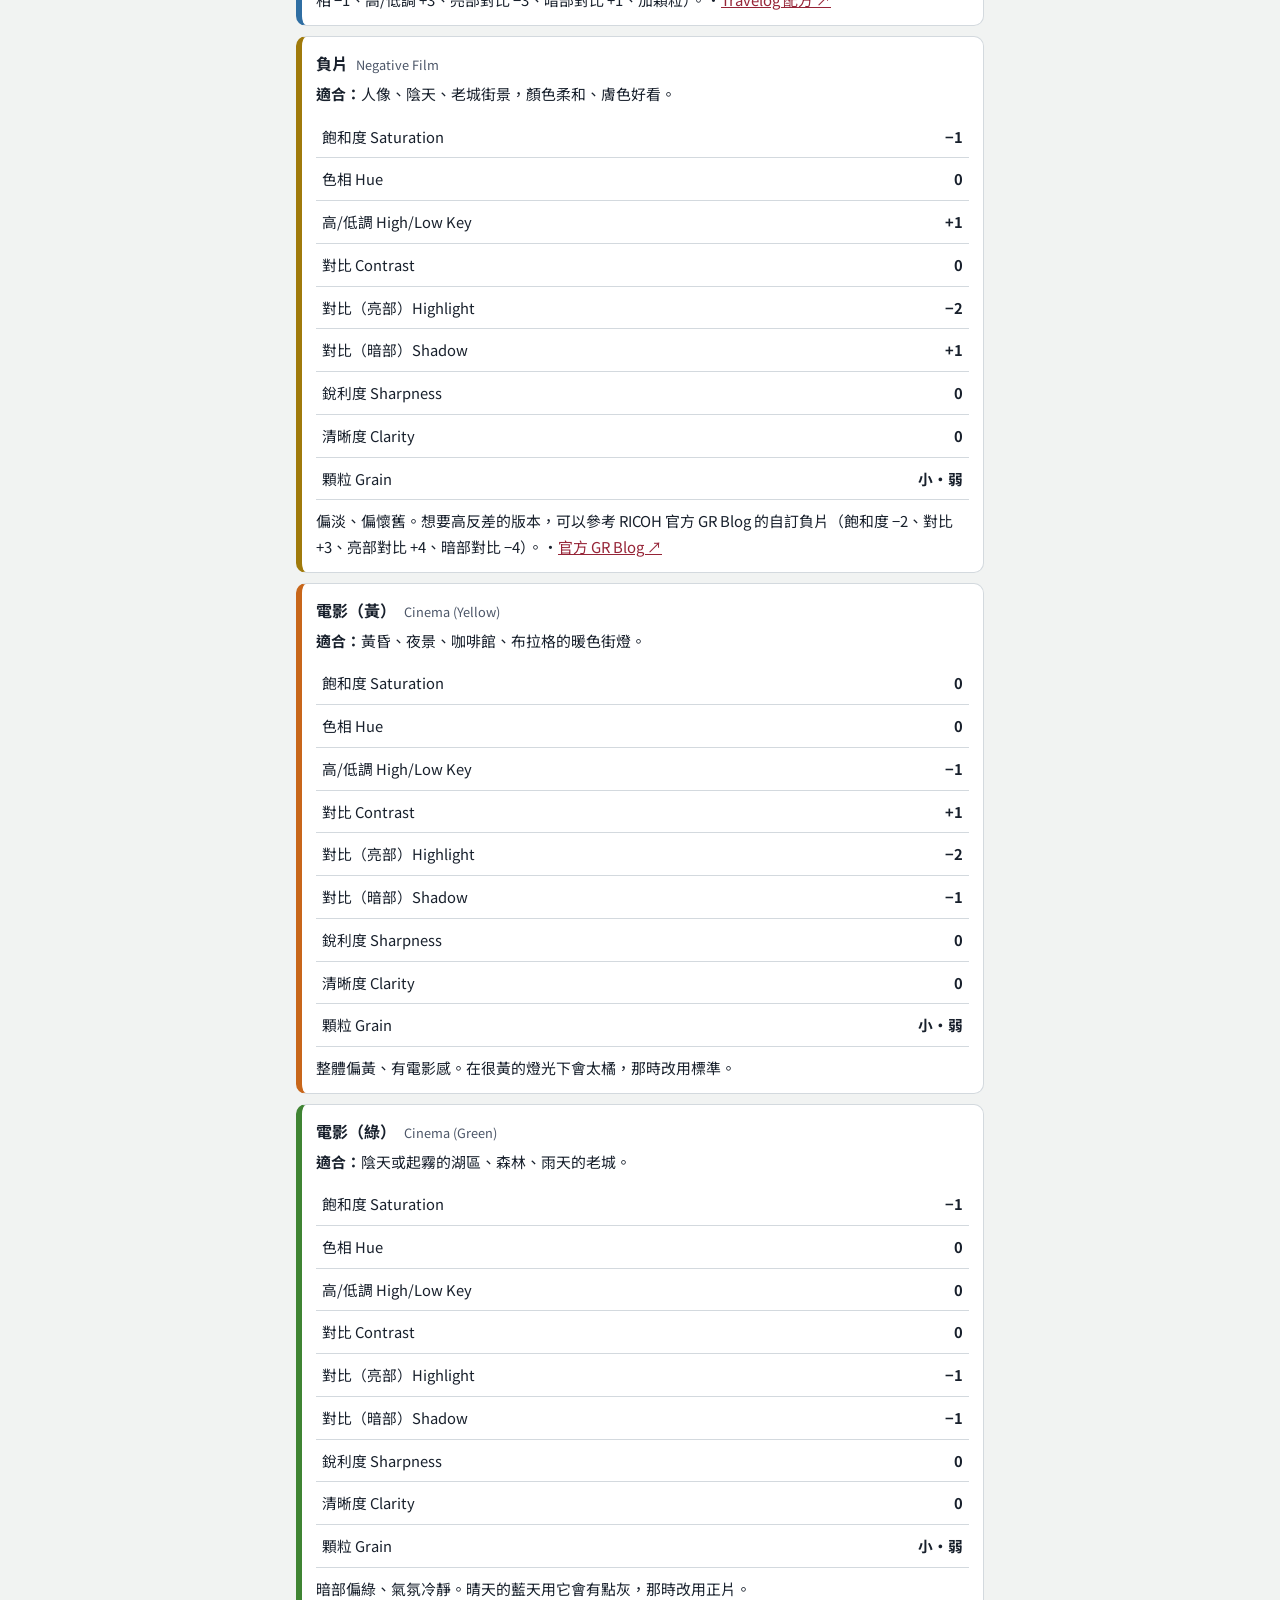
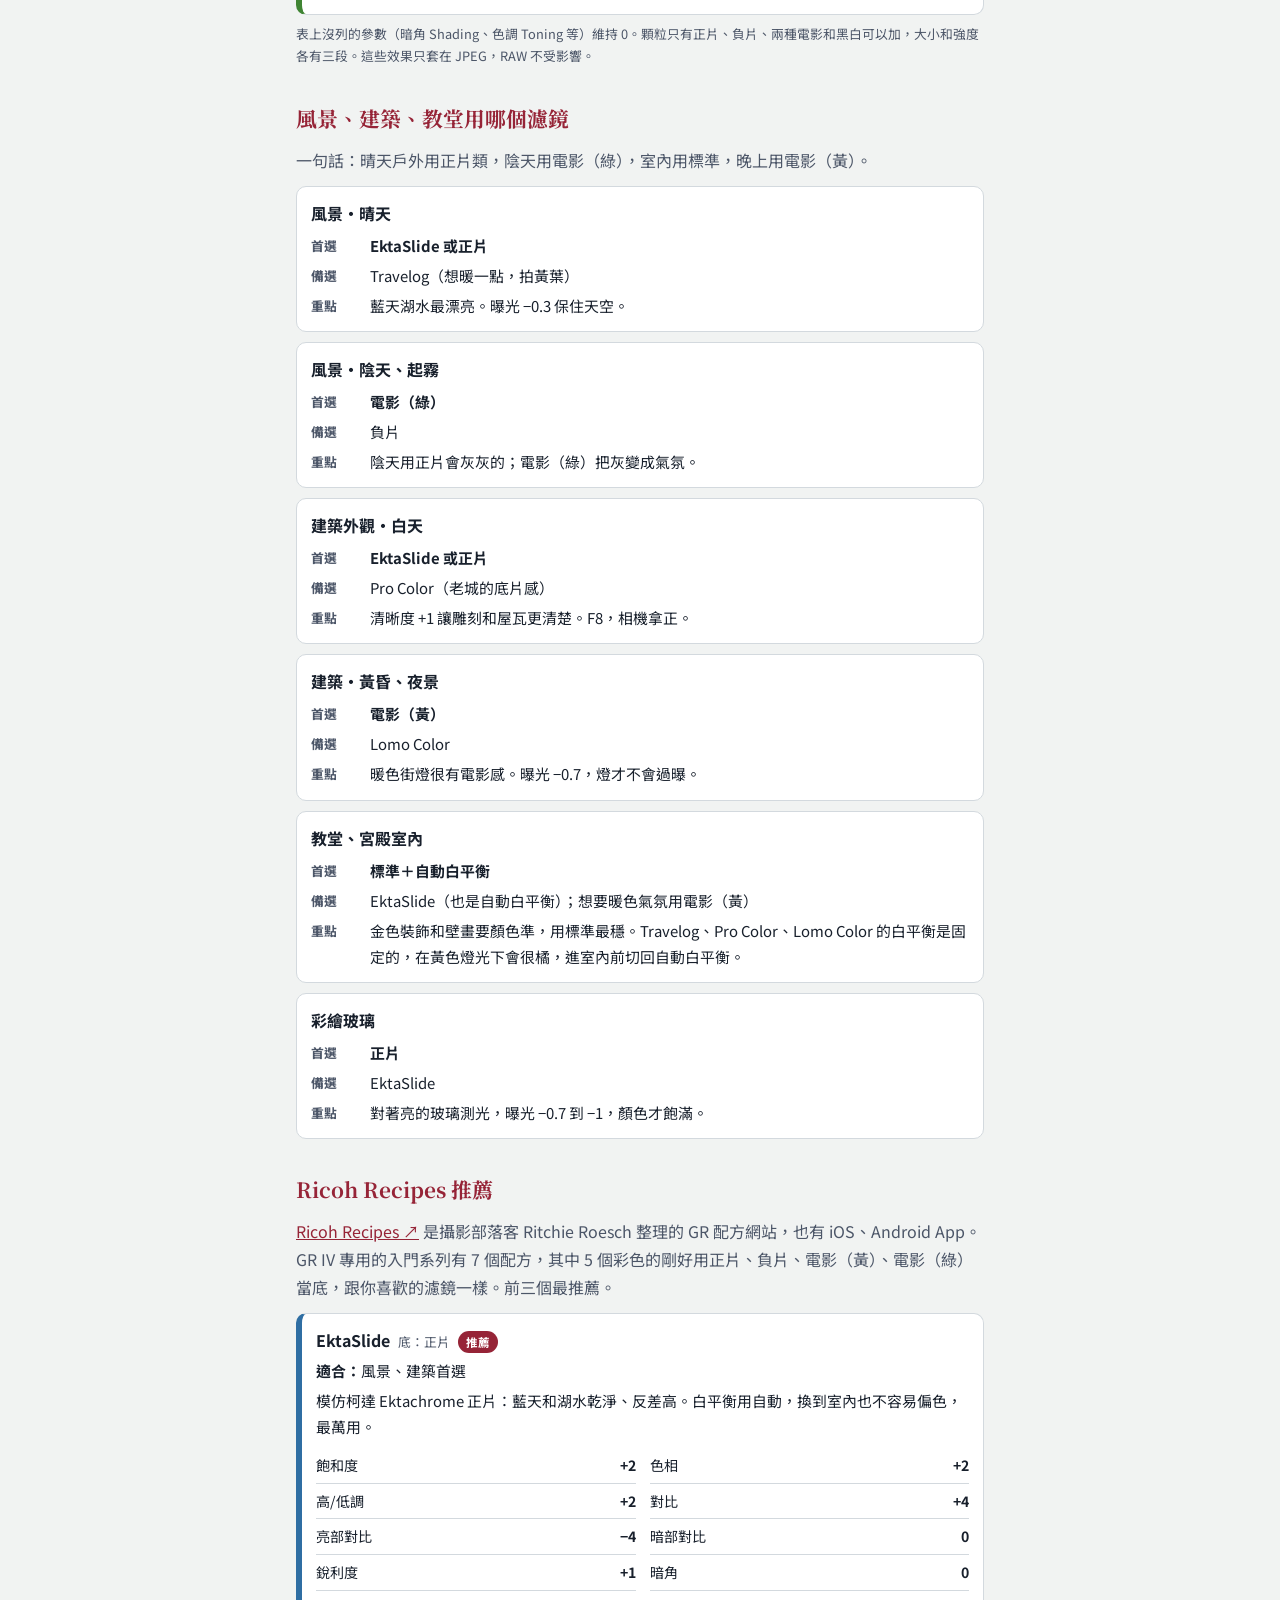
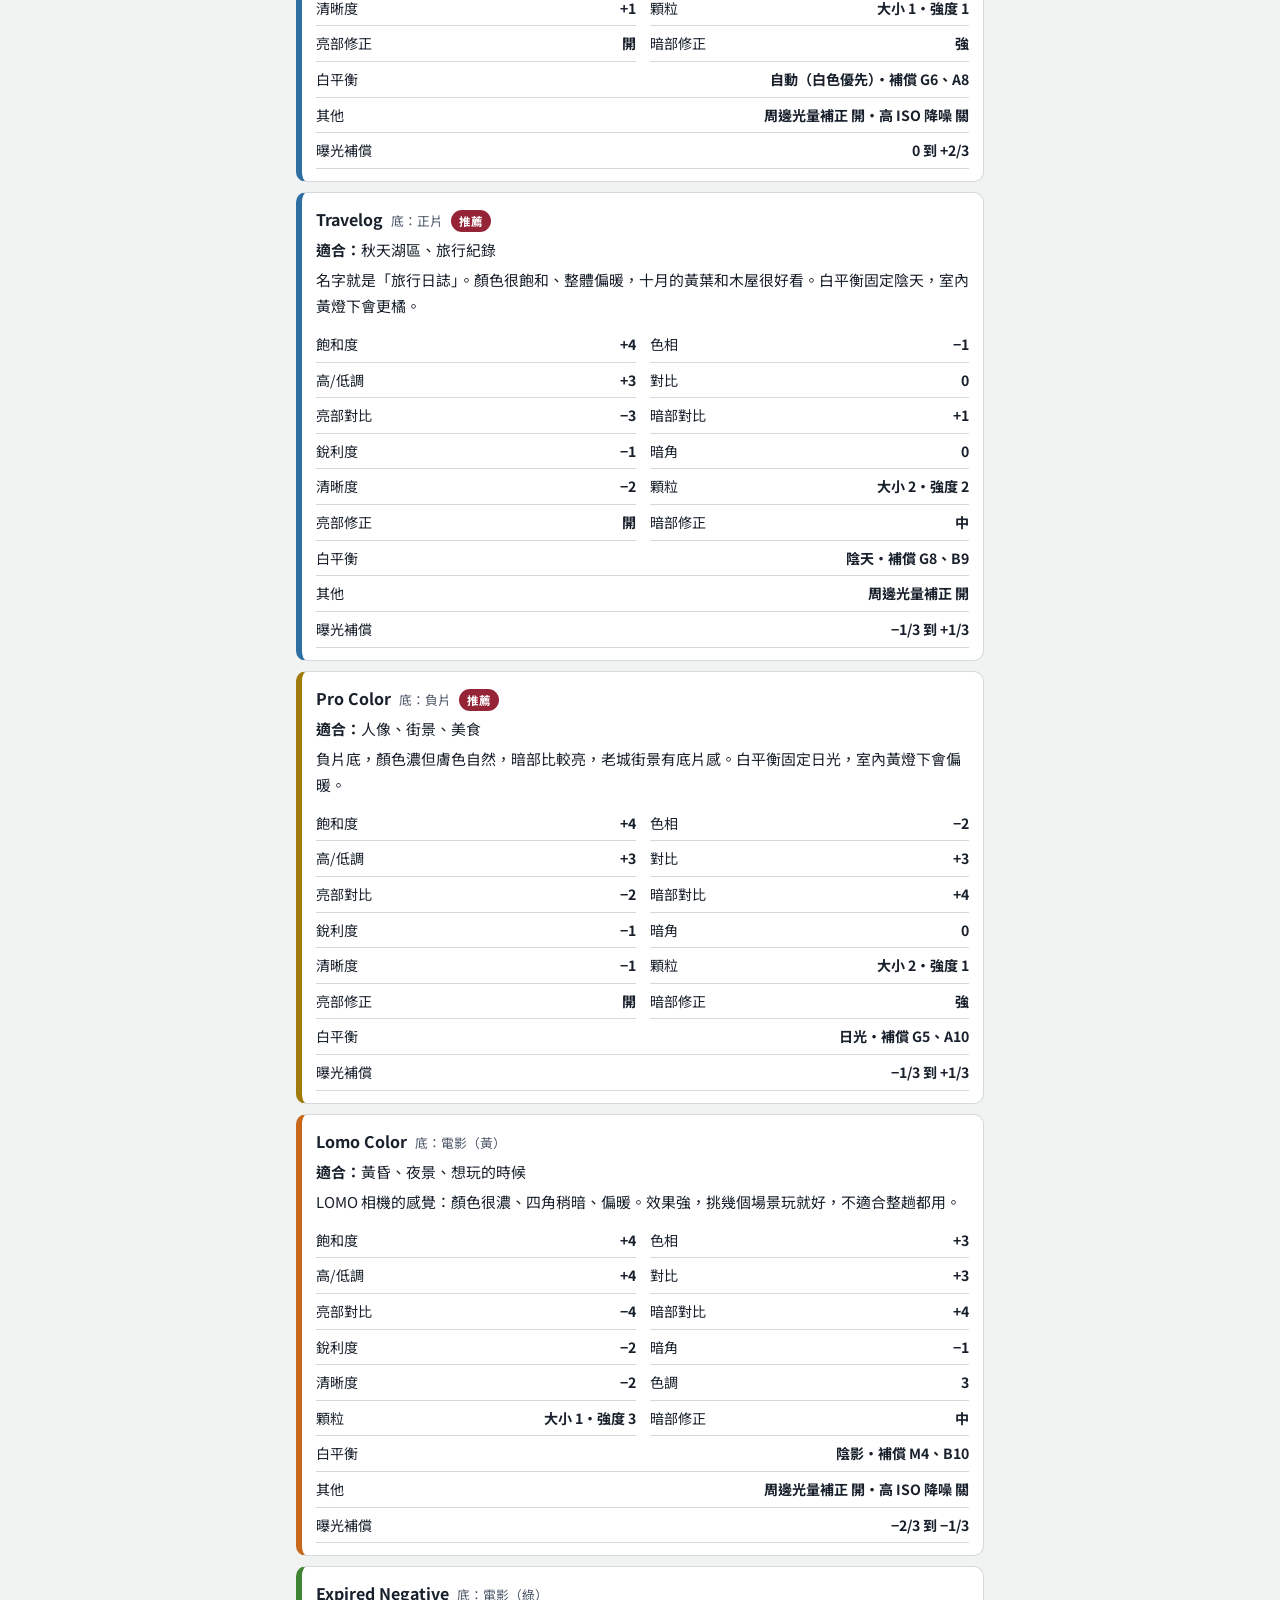
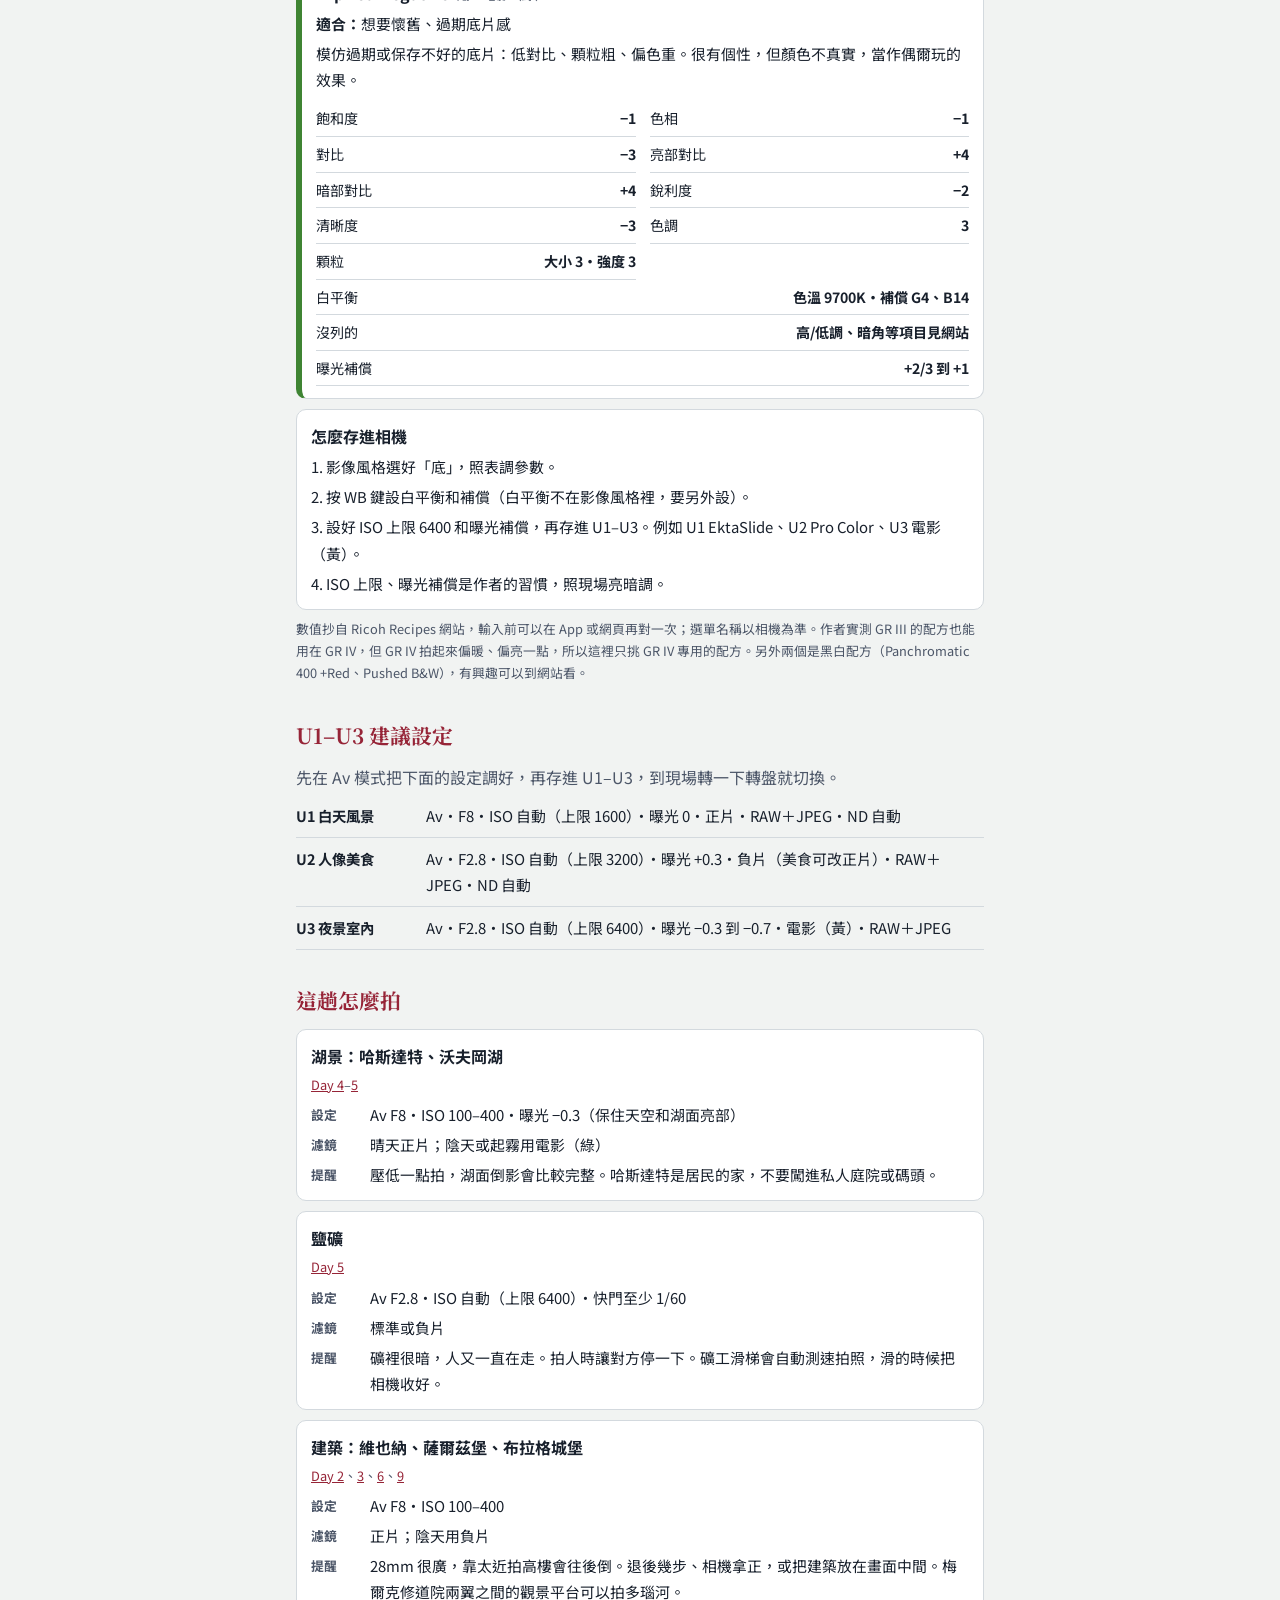
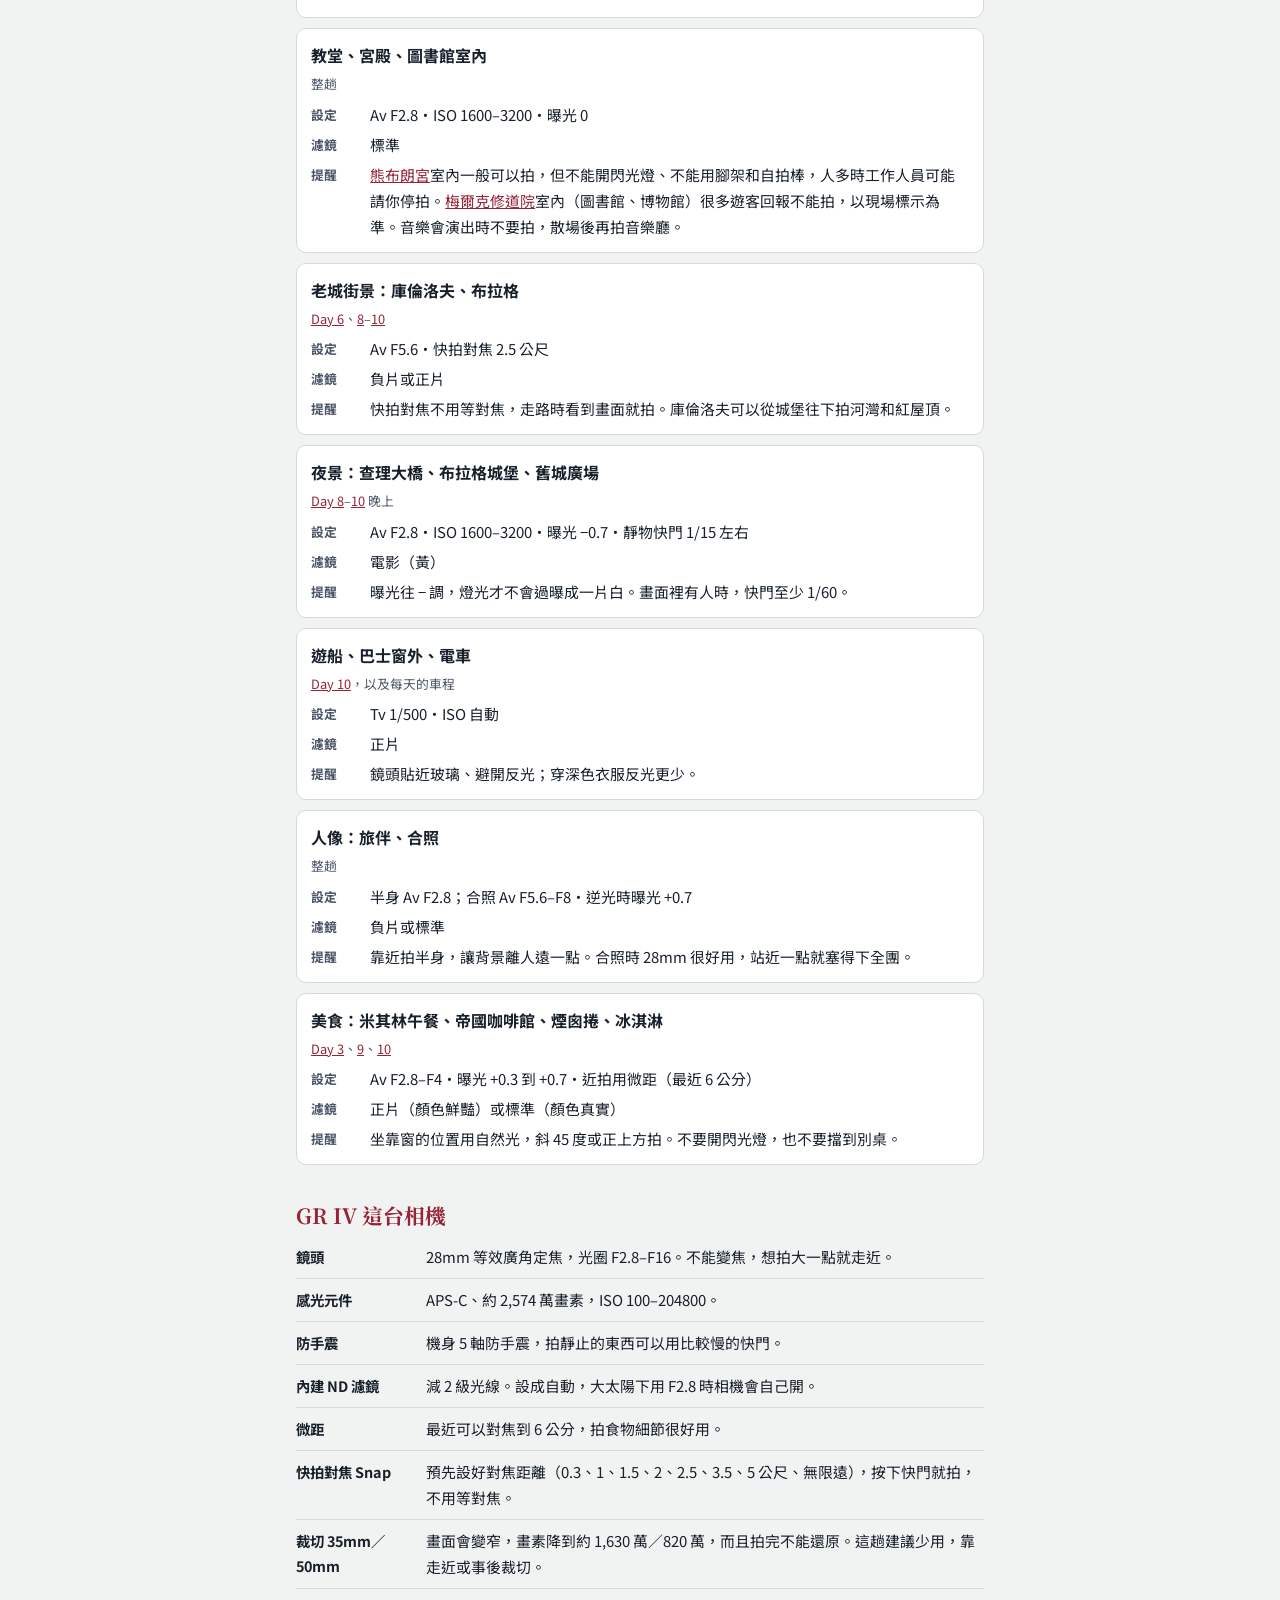
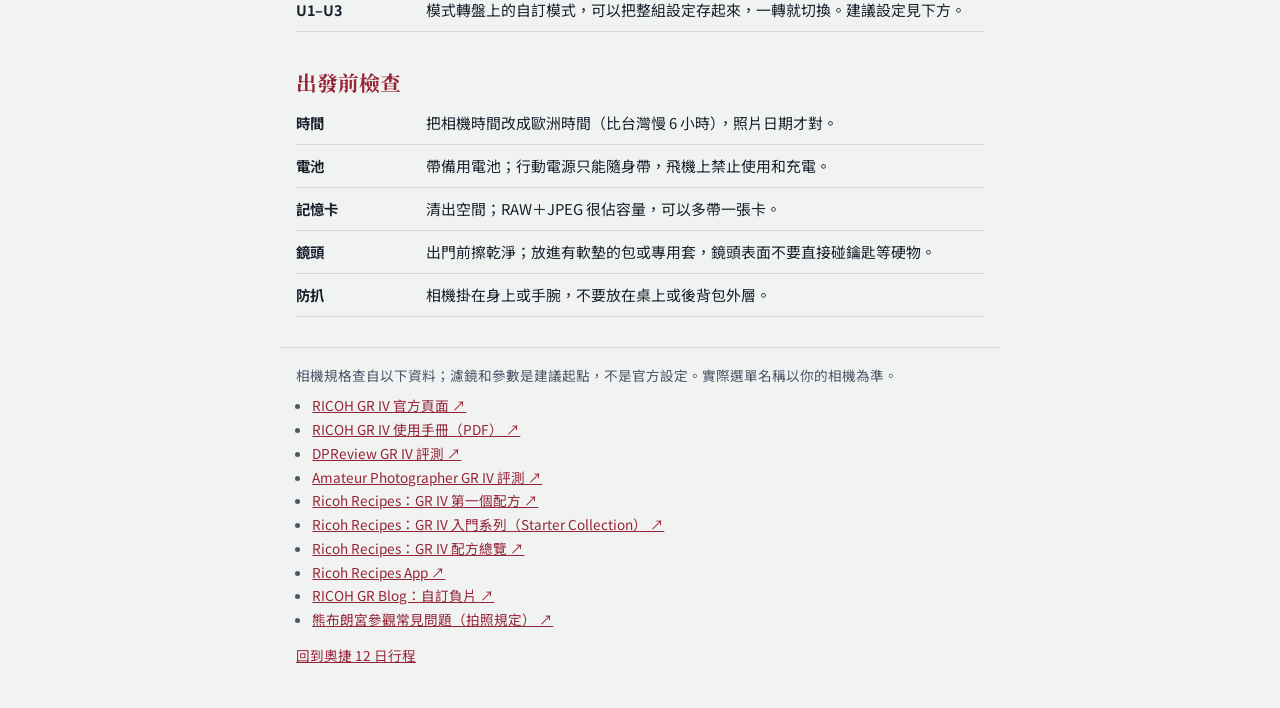
==== commit c5ccbe21: "GR4 拍照筆記：加入 Ricoh Recipes 推薦與風景、建築、教堂的濾鏡對照 收錄 GR IV 入門系列五個彩色配方（EktaSlide、Travelog、Pro Color、 Lomo Co" ====
--- a/GR4/index.html
+++ b/GR4/index.html
@@ -6,8 +6,8 @@
 <title>GR IV 拍照筆記</title>
 <meta name="robots" content="noindex, nofollow">
 <meta name="theme-color" content="#962437">
-<link rel="icon" type="image/png" sizes="192x192" href="../favicon.png">
-<link rel="apple-touch-icon" href="../apple-touch-icon.png">
+<link rel="icon" type="image/png" sizes="192x192" href="favicon.png">
+<link rel="apple-touch-icon" href="apple-touch-icon.png">
 <link rel="preconnect" href="https://fonts.googleapis.com">
 <link rel="preconnect" href="https://fonts.gstatic.com" crossorigin>
 <link rel="stylesheet" href="https://fonts.googleapis.com/css2?family=Noto+Sans+TC:wght@400;500;700&family=Noto+Serif+TC:wght@600;700&display=swap">
@@ -53,6 +53,12 @@
 .recipe h3 small{font-weight:400;color:var(--ink2);font-size:.8rem}
 .recipe table{margin:8px 0}
 .recipe td.v{text-align:right;font-variant-numeric:tabular-nums;font-weight:700;white-space:nowrap}
+.kv{display:grid;grid-template-columns:1fr 1fr;gap:0 14px;margin-top:8px;font-size:.88rem}
+.kv div{display:flex;justify-content:space-between;gap:8px;padding:5px 0;border-bottom:1px solid var(--rule)}
+.kv b{font-variant-numeric:tabular-nums;text-align:right}
+.kv.wide{grid-template-columns:1fr;margin-top:0}
+.kv.wide span{flex:0 0 auto}
+.pick{font-size:.72rem;font-weight:700;color:#fff;background:var(--accent);border-radius:99px;padding:1px 8px}
 .fine{font-size:.8rem;color:var(--ink2);margin-top:8px}
 .scene dl{margin:6px 0 0;display:grid;gap:4px}
 .scene dl div{display:grid;grid-template-columns:3.2em 1fr;gap:8px}
@@ -64,6 +70,6 @@
 </style>
 </head>
 <body>
-<header class="top"><p class="eyebrow">RICOH GR IV・奧捷 12 日</p><h1>GR IV 拍照筆記</h1><p class="sub">風景、人像、美食都想拍：光圈、快門、ISO 怎麼設，濾鏡怎麼調，這趟每個景點怎麼拍。</p></header><nav class="toc" aria-label="目錄"><div class="in"><a href="#top3">先記這三個</a><a href="#basics">光圈快門 ISO</a><a href="#modes">拍攝模式</a><a href="#recipes">濾鏡配方</a><a href="#umodes">U1–U3</a><a href="#scenes">這趟怎麼拍</a><a href="#camera">相機功能</a><a href="#check">出發前</a></div></nav><main class="wrap"><section id="top3"><h2>先記這三個</h2><div class="cards top3"><div class="card"><h3><span class="n">1</span>大部分時間用 Av 模式</h3><p>你決定光圈，相機決定快門。只要記住：拍人和食物用 F2.8，拍風景建築用 F8。</p></div><div class="card"><h3><span class="n">2</span>畫面太亮太暗就按 ± 鍵</h3><p>曝光補償一次調 0.3。天空、白牆、雪地拍起來偏暗就往 +；夜景、深色背景偏亮就往 −。</p></div><div class="card"><h3><span class="n">3</span>檔案存 RAW＋JPEG</h3><p>濾鏡效果只套在 JPEG，RAW 不受影響。JPEG 直接分享，RAW 留著之後想換濾鏡還能重調。</p></div></div></section><section id="basics"><h2>光圈、快門、ISO</h2><p class="lead">三個一起決定照片亮暗。光圈管背景模糊，快門管會不會糊掉，ISO 管亮度但越高越多雜訊。</p><h3 class="sub-h">光圈（F 值）：數字越小，背景越模糊</h3><table><tbody><tr><td class="k">F2.8</td><td><b>人像、夜景、室內</b><br>背景最模糊、進光最多。28mm 是廣角，背景本來就不容易糊，要靠近主體、讓背景離遠一點。</td></tr><tr><td class="k">F4</td><td><b>美食</b><br>盤子前後都比較清楚，背景還是有點柔。</td></tr><tr><td class="k">F5.6</td><td><b>街拍</b><br>配合快拍對焦 2.5 公尺，走路時舉起來就拍。</td></tr><tr><td class="k">F8–F11</td><td><b>風景、建築、大合照</b><br>從前到後都清楚。F11 以上畫質反而會變軟，不用再縮。</td></tr></tbody></table><h3 class="sub-h">快門：越快越不會糊</h3><table><tbody><tr><td class="k">1/500 秒以上</td><td>遊船、巴士窗外、電車、跑跳的人</td></tr><tr><td class="k">1/125 秒</td><td>走動的人、街景</td></tr><tr><td class="k">1/60 秒</td><td>站著不動的人</td></tr><tr><td class="k">1/15–1/8 秒</td><td>夜景、室內的靜物，靠防手震手持；身體靠牆或欄杆更穩</td></tr></tbody></table><h3 class="sub-h">ISO：越高越亮，也越多雜訊</h3><table><tbody><tr><td class="k">100–400</td><td>晴天戶外</td></tr><tr><td class="k">800–1600</td><td>陰天、室內、黃昏</td></tr><tr><td class="k">3200–6400</td><td>夜景、昏暗的室內和鹽礦</td></tr><tr><td class="k">ISO 自動</td><td>上限設 6400，相機會在範圍內自己調，最省事。</td></tr></tbody></table></section><section id="modes"><h2>拍攝模式</h2><div class="cards"><div class="card"><h3>Av 光圈優先（主力）</h3><p>你決定光圈（F 值），相機決定快門速度，用來控制背景模糊或清楚。</p><p>拍人像、美食、靜物特寫：用大光圈（如 F2.8）讓背景變模糊，凸顯主體。</p><p>拍風景、建築、大合照：用小光圈（如 F8、F11）讓從前到後都清楚。</p><p>景深參考：街拍 F5.6、人像 F2.8、食物 F4.0。這是最常用的模式。</p><p>要注意畫面上的快門速度：拍人時低於 1/60，就把 ISO 調高。</p></div><div class="card"><h3>Tv 快門優先</h3><p>你決定快門速度，相機決定光圈。遊船、車窗外、電車上用 1/500，畫面才不會糊。</p></div><div class="card"><h3>P 程式自動</h3><p>相機全部自己決定，臨時要拍、來不及想的時候用。</p></div><div class="card"><h3>M 手動</h3><p>光圈和快門都自己設。夜景想要固定效果時再用，這趟不一定需要。</p></div></div></section><section id="recipes"><h2>濾鏡配方（影像風格）</h2><p class="lead">GR IV 的影像風格 Image Control 有 14 種，每種都能微調參數，範圍 −4 到 +4。下面是你想用的五種，數值是建議起點，拍幾張再依喜好調。白平衡都用自動。</p><div class="cards"><div class="card recipe" style="--rc:#4C5668"><h3>標準<small>Standard</small></h3><p><b>適合：</b>人像、室內、需要真實顏色的時候。最不會出錯。</p><table><tbody><tr><td>飽和度 Saturation</td><td class="v">0</td></tr><tr><td>色相 Hue</td><td class="v">0</td></tr><tr><td>高/低調 High/Low Key</td><td class="v">0</td></tr><tr><td>對比 Contrast</td><td class="v">0</td></tr><tr><td>對比（亮部）Highlight</td><td class="v">−1</td></tr><tr><td>對比（暗部）Shadow</td><td class="v">0</td></tr><tr><td>銳利度 Sharpness</td><td class="v">+1</td></tr><tr><td>清晰度 Clarity</td><td class="v">0</td></tr><tr><td>顆粒 Grain</td><td class="v">關</td></tr></tbody></table><p>亮部對比 −1 讓天空和白牆比較不會過曝。</p></div><div class="card recipe" style="--rc:#2F6EA3"><h3>正片<small>Positive Film</small></h3><p><b>適合：</b>晴天的湖景、藍天、建築、色彩豐富的食物。</p><table><tbody><tr><td>飽和度 Saturation</td><td class="v">+2</td></tr><tr><td>色相 Hue</td><td class="v">0</td></tr><tr><td>高/低調 High/Low Key</td><td class="v">+1</td></tr><tr><td>對比 Contrast</td><td class="v">+1</td></tr><tr><td>對比（亮部）Highlight</td><td class="v">−2</td></tr><tr><td>對比（暗部）Shadow</td><td class="v">0</td></tr><tr><td>銳利度 Sharpness</td><td class="v">+1</td></tr><tr><td>清晰度 Clarity</td><td class="v">0</td></tr><tr><td>顆粒 Grain</td><td class="v">關</td></tr></tbody></table><p>顏色鮮豔、反差高。想要更濃的版本可以參考 Ricoh Recipes 的「Travelog」配方（飽和度 +4、色相 −1、高/低調 +3、亮部對比 −3、暗部對比 +1、加顆粒）。・<a href="https://ricohrecipes.com/2025/10/24/my-ricoh-gr-iv-arrived-first-recipe-test/" target="_blank" rel="noopener">Travelog 配方 ↗</a></p></div><div class="card recipe" style="--rc:#A07A0B"><h3>負片<small>Negative Film</small></h3><p><b>適合：</b>人像、陰天、老城街景，顏色柔和、膚色好看。</p><table><tbody><tr><td>飽和度 Saturation</td><td class="v">−1</td></tr><tr><td>色相 Hue</td><td class="v">0</td></tr><tr><td>高/低調 High/Low Key</td><td class="v">+1</td></tr><tr><td>對比 Contrast</td><td class="v">0</td></tr><tr><td>對比（亮部）Highlight</td><td class="v">−2</td></tr><tr><td>對比（暗部）Shadow</td><td class="v">+1</td></tr><tr><td>銳利度 Sharpness</td><td class="v">0</td></tr><tr><td>清晰度 Clarity</td><td class="v">0</td></tr><tr><td>顆粒 Grain</td><td class="v">小・弱</td></tr></tbody></table><p>偏淡、偏懷舊。想要高反差的版本，可以參考 RICOH 官方 GR Blog 的自訂負片（飽和度 −2、對比 +3、亮部對比 +4、暗部對比 −4）。・<a href="https://www.grblog.jp/en/article/7151/" target="_blank" rel="noopener">官方 GR Blog ↗</a></p></div><div class="card recipe" style="--rc:#C8661A"><h3>電影（黃）<small>Cinema (Yellow)</small></h3><p><b>適合：</b>黃昏、夜景、咖啡館、布拉格的暖色街燈。</p><table><tbody><tr><td>飽和度 Saturation</td><td class="v">0</td></tr><tr><td>色相 Hue</td><td class="v">0</td></tr><tr><td>高/低調 High/Low Key</td><td class="v">−1</td></tr><tr><td>對比 Contrast</td><td class="v">+1</td></tr><tr><td>對比（亮部）Highlight</td><td class="v">−2</td></tr><tr><td>對比（暗部）Shadow</td><td class="v">−1</td></tr><tr><td>銳利度 Sharpness</td><td class="v">0</td></tr><tr><td>清晰度 Clarity</td><td class="v">0</td></tr><tr><td>顆粒 Grain</td><td class="v">小・弱</td></tr></tbody></table><p>整體偏黃、有電影感。在很黃的燈光下會太橘，那時改用標準。</p></div><div class="card recipe" style="--rc:#3F8433"><h3>電影（綠）<small>Cinema (Green)</small></h3><p><b>適合：</b>陰天或起霧的湖區、森林、雨天的老城。</p><table><tbody><tr><td>飽和度 Saturation</td><td class="v">−1</td></tr><tr><td>色相 Hue</td><td class="v">0</td></tr><tr><td>高/低調 High/Low Key</td><td class="v">0</td></tr><tr><td>對比 Contrast</td><td class="v">0</td></tr><tr><td>對比（亮部）Highlight</td><td class="v">−1</td></tr><tr><td>對比（暗部）Shadow</td><td class="v">−1</td></tr><tr><td>銳利度 Sharpness</td><td class="v">0</td></tr><tr><td>清晰度 Clarity</td><td class="v">0</td></tr><tr><td>顆粒 Grain</td><td class="v">小・弱</td></tr></tbody></table><p>暗部偏綠、氣氛冷靜。晴天的藍天用它會有點灰，那時改用正片。</p></div></div><p class="fine">表上沒列的參數（暗角 Shading、色調 Toning 等）維持 0。顆粒只有正片、負片、兩種電影和黑白可以加，大小和強度各有三段。這些效果只套在 JPEG，RAW 不受影響。</p></section><section id="umodes"><h2>U1–U3 建議設定</h2><p class="lead">先在 Av 模式把下面的設定調好，再存進 U1–U3，到現場轉一下轉盤就切換。</p><dl class="facts"><div><dt>U1 白天風景</dt><dd>Av・F8・ISO 自動（上限 1600）・曝光 0・正片・RAW＋JPEG・ND 自動</dd></div><div><dt>U2 人像美食</dt><dd>Av・F2.8・ISO 自動（上限 3200）・曝光 +0.3・負片（美食可改正片）・RAW＋JPEG・ND 自動</dd></div><div><dt>U3 夜景室內</dt><dd>Av・F2.8・ISO 自動（上限 6400）・曝光 −0.3 到 −0.7・電影（黃）・RAW＋JPEG</dd></div></dl></section><section id="scenes"><h2>這趟怎麼拍</h2><div class="cards"><div class="card scene"><h3>湖景：哈斯達特、沃夫岡湖</h3><p class="when"><a href="../#d4">Day 4</a>–<a href="../#d5">5</a></p><dl><div><dt>設定</dt><dd>Av F8・ISO 100–400・曝光 −0.3（保住天空和湖面亮部）</dd></div><div><dt>濾鏡</dt><dd>晴天正片；陰天或起霧用電影（綠）</dd></div><div><dt>提醒</dt><dd>壓低一點拍，湖面倒影會比較完整。哈斯達特是居民的家，不要闖進私人庭院或碼頭。</dd></div></dl></div><div class="card scene"><h3>鹽礦</h3><p class="when"><a href="../#d5">Day 5</a></p><dl><div><dt>設定</dt><dd>Av F2.8・ISO 自動（上限 6400）・快門至少 1/60</dd></div><div><dt>濾鏡</dt><dd>標準或負片</dd></div><div><dt>提醒</dt><dd>礦裡很暗，人又一直在走。拍人時讓對方停一下。礦工滑梯會自動測速拍照，滑的時候把相機收好。</dd></div></dl></div><div class="card scene"><h3>建築：維也納、薩爾茲堡、布拉格城堡</h3><p class="when"><a href="../#d2">Day 2</a>、<a href="../#d3">3</a>、<a href="../#d6">6</a>、<a href="../#d9">9</a></p><dl><div><dt>設定</dt><dd>Av F8・ISO 100–400</dd></div><div><dt>濾鏡</dt><dd>正片；陰天用負片</dd></div><div><dt>提醒</dt><dd>28mm 很廣，靠太近拍高樓會往後倒。退後幾步、相機拿正，或把建築放在畫面中間。梅爾克修道院兩翼之間的觀景平台可以拍多瑙河。</dd></div></dl></div><div class="card scene"><h3>教堂、宮殿、圖書館室內</h3><p class="when">整趟</p><dl><div><dt>設定</dt><dd>Av F2.8・ISO 1600–3200・曝光 0</dd></div><div><dt>濾鏡</dt><dd>標準</dd></div><div><dt>提醒</dt><dd><a href="../#d3">熊布朗宮</a>室內一般可以拍，但不能開閃光燈、不能用腳架和自拍棒，人多時工作人員可能請你停拍。<a href="../#d2">梅爾克修道院</a>室內（圖書館、博物館）很多遊客回報不能拍，以現場標示為準。音樂會演出時不要拍，散場後再拍音樂廳。</dd></div></dl></div><div class="card scene"><h3>老城街景：庫倫洛夫、布拉格</h3><p class="when"><a href="../#d6">Day 6</a>、<a href="../#d8">8</a>–<a href="../#d10">10</a></p><dl><div><dt>設定</dt><dd>Av F5.6・快拍對焦 2.5 公尺</dd></div><div><dt>濾鏡</dt><dd>負片或正片</dd></div><div><dt>提醒</dt><dd>快拍對焦不用等對焦，走路時看到畫面就拍。庫倫洛夫可以從城堡往下拍河灣和紅屋頂。</dd></div></dl></div><div class="card scene"><h3>夜景：查理大橋、布拉格城堡、舊城廣場</h3><p class="when"><a href="../#d8">Day 8</a>–<a href="../#d10">10</a> 晚上</p><dl><div><dt>設定</dt><dd>Av F2.8・ISO 1600–3200・曝光 −0.7・靜物快門 1/15 左右</dd></div><div><dt>濾鏡</dt><dd>電影（黃）</dd></div><div><dt>提醒</dt><dd>曝光往 − 調，燈光才不會過曝成一片白。畫面裡有人時，快門至少 1/60。</dd></div></dl></div><div class="card scene"><h3>遊船、巴士窗外、電車</h3><p class="when"><a href="../#d10">Day 10</a>，以及每天的車程</p><dl><div><dt>設定</dt><dd>Tv 1/500・ISO 自動</dd></div><div><dt>濾鏡</dt><dd>正片</dd></div><div><dt>提醒</dt><dd>鏡頭貼近玻璃、避開反光；穿深色衣服反光更少。</dd></div></dl></div><div class="card scene"><h3>人像：旅伴、合照</h3><p class="when">整趟</p><dl><div><dt>設定</dt><dd>半身 Av F2.8；合照 Av F5.6–F8・逆光時曝光 +0.7</dd></div><div><dt>濾鏡</dt><dd>負片或標準</dd></div><div><dt>提醒</dt><dd>靠近拍半身，讓背景離人遠一點。合照時 28mm 很好用，站近一點就塞得下全團。</dd></div></dl></div><div class="card scene"><h3>美食：米其林午餐、帝國咖啡館、煙囪捲、冰淇淋</h3><p class="when"><a href="../#d3">Day 3</a>、<a href="../#d9">9</a>、<a href="../#d10">10</a></p><dl><div><dt>設定</dt><dd>Av F2.8–F4・曝光 +0.3 到 +0.7・近拍用微距（最近 6 公分）</dd></div><div><dt>濾鏡</dt><dd>正片（顏色鮮豔）或標準（顏色真實）</dd></div><div><dt>提醒</dt><dd>坐靠窗的位置用自然光，斜 45 度或正上方拍。不要開閃光燈，也不要擋到別桌。</dd></div></dl></div></div></section><section id="camera"><h2>GR IV 這台相機</h2><dl class="facts"><div><dt>鏡頭</dt><dd>28mm 等效廣角定焦，光圈 F2.8–F16。不能變焦，想拍大一點就走近。</dd></div><div><dt>感光元件</dt><dd>APS-C、約 2,574 萬畫素，ISO 100–204800。</dd></div><div><dt>防手震</dt><dd>機身 5 軸防手震，拍靜止的東西可以用比較慢的快門。</dd></div><div><dt>內建 ND 濾鏡</dt><dd>減 2 級光線。設成自動，大太陽下用 F2.8 時相機會自己開。</dd></div><div><dt>微距</dt><dd>最近可以對焦到 6 公分，拍食物細節很好用。</dd></div><div><dt>快拍對焦 Snap</dt><dd>預先設好對焦距離（0.3、1、1.5、2、2.5、3.5、5 公尺、無限遠），按下快門就拍，不用等對焦。</dd></div><div><dt>裁切 35mm／50mm</dt><dd>畫面會變窄，畫素降到約 1,630 萬／820 萬，而且拍完不能還原。這趟建議少用，靠走近或事後裁切。</dd></div><div><dt>U1–U3</dt><dd>模式轉盤上的自訂模式，可以把整組設定存起來，一轉就切換。建議設定見下方。</dd></div></dl></section><section id="check"><h2>出發前檢查</h2><dl class="facts"><div><dt>時間</dt><dd>把相機時間改成歐洲時間（比台灣慢 6 小時），照片日期才對。</dd></div><div><dt>電池</dt><dd>帶備用電池；行動電源只能隨身帶，飛機上禁止使用和充電。</dd></div><div><dt>記憶卡</dt><dd>清出空間；RAW＋JPEG 很佔容量，可以多帶一張卡。</dd></div><div><dt>鏡頭</dt><dd>出門前擦乾淨；放進有軟墊的包或專用套，鏡頭表面不要直接碰鑰匙等硬物。</dd></div><div><dt>防扒</dt><dd>相機掛在身上或手腕，不要放在桌上或後背包外層。</dd></div></dl></section></main><footer><p>相機規格查自以下資料；濾鏡和參數是建議起點，不是官方設定。實際選單名稱以你的相機為準。</p><ul><li><a href="https://us.ricoh-imaging.com/product/gr-iv/" target="_blank" rel="noopener">RICOH GR IV 官方頁面 ↗</a></li><li><a href="https://www.ricoh-imaging.co.jp/resources/english/support/man-pdf/gr-4_en.pdf" target="_blank" rel="noopener">RICOH GR IV 使用手冊（PDF） ↗</a></li><li><a href="https://www.dpreview.com/reviews/ricoh-gr-iv-in-depth-review/" target="_blank" rel="noopener">DPReview GR IV 評測 ↗</a></li><li><a href="https://amateurphotographer.com/review/ricoh-gr-iv-review/" target="_blank" rel="noopener">Amateur Photographer GR IV 評測 ↗</a></li><li><a href="https://ricohrecipes.com/2025/10/24/my-ricoh-gr-iv-arrived-first-recipe-test/" target="_blank" rel="noopener">Ricoh Recipes：GR IV 第一個配方 ↗</a></li><li><a href="https://www.grblog.jp/en/article/7151/" target="_blank" rel="noopener">RICOH GR Blog：自訂負片 ↗</a></li><li><a href="https://www.schoenbrunn.at/en/visitor-information/faq" target="_blank" rel="noopener">熊布朗宮參觀常見問題（拍照規定） ↗</a></li></ul><p><a href="../">回到奧捷 12 日行程</a></p></footer>
+<header class="top"><p class="eyebrow">RICOH GR IV・奧捷 12 日</p><h1>GR IV 拍照筆記</h1><p class="sub">風景、人像、美食都想拍：光圈、快門、ISO 怎麼設，濾鏡怎麼調，這趟每個景點怎麼拍。</p></header><nav class="toc" aria-label="目錄"><div class="in"><a href="#top3">先記這三個</a><a href="#basics">光圈快門 ISO</a><a href="#modes">拍攝模式</a><a href="#recipes">濾鏡配方</a><a href="#which">風景・建築・教堂</a><a href="#rr">Ricoh Recipes</a><a href="#umodes">U1–U3</a><a href="#scenes">這趟怎麼拍</a><a href="#camera">相機功能</a><a href="#check">出發前</a></div></nav><main class="wrap"><section id="top3"><h2>先記這三個</h2><div class="cards top3"><div class="card"><h3><span class="n">1</span>大部分時間用 Av 模式</h3><p>你決定光圈，相機決定快門。只要記住：拍人和食物用 F2.8，拍風景建築用 F8。</p></div><div class="card"><h3><span class="n">2</span>畫面太亮太暗就按 ± 鍵</h3><p>曝光補償一次調 0.3。天空、白牆、雪地拍起來偏暗就往 +；夜景、深色背景偏亮就往 −。</p></div><div class="card"><h3><span class="n">3</span>檔案存 RAW＋JPEG</h3><p>濾鏡效果只套在 JPEG，RAW 不受影響。JPEG 直接分享，RAW 留著之後想換濾鏡還能重調。</p></div></div></section><section id="basics"><h2>光圈、快門、ISO</h2><p class="lead">三個一起決定照片亮暗。光圈管背景模糊，快門管會不會糊掉，ISO 管亮度但越高越多雜訊。</p><h3 class="sub-h">光圈（F 值）：數字越小，背景越模糊</h3><table><tbody><tr><td class="k">F2.8</td><td><b>人像、夜景、室內</b><br>背景最模糊、進光最多。28mm 是廣角，背景本來就不容易糊，要靠近主體、讓背景離遠一點。</td></tr><tr><td class="k">F4</td><td><b>美食</b><br>盤子前後都比較清楚，背景還是有點柔。</td></tr><tr><td class="k">F5.6</td><td><b>街拍</b><br>配合快拍對焦 2.5 公尺，走路時舉起來就拍。</td></tr><tr><td class="k">F8–F11</td><td><b>風景、建築、大合照</b><br>從前到後都清楚。F11 以上畫質反而會變軟，不用再縮。</td></tr></tbody></table><h3 class="sub-h">快門：越快越不會糊</h3><table><tbody><tr><td class="k">1/500 秒以上</td><td>遊船、巴士窗外、電車、跑跳的人</td></tr><tr><td class="k">1/125 秒</td><td>走動的人、街景</td></tr><tr><td class="k">1/60 秒</td><td>站著不動的人</td></tr><tr><td class="k">1/15–1/8 秒</td><td>夜景、室內的靜物，靠防手震手持；身體靠牆或欄杆更穩</td></tr></tbody></table><h3 class="sub-h">ISO：越高越亮，也越多雜訊</h3><table><tbody><tr><td class="k">100–400</td><td>晴天戶外</td></tr><tr><td class="k">800–1600</td><td>陰天、室內、黃昏</td></tr><tr><td class="k">3200–6400</td><td>夜景、昏暗的室內和鹽礦</td></tr><tr><td class="k">ISO 自動</td><td>上限設 6400，相機會在範圍內自己調，最省事。</td></tr></tbody></table></section><section id="modes"><h2>拍攝模式</h2><div class="cards"><div class="card"><h3>Av 光圈優先（主力）</h3><p>你決定光圈（F 值），相機決定快門速度，用來控制背景模糊或清楚。</p><p>拍人像、美食、靜物特寫：用大光圈（如 F2.8）讓背景變模糊，凸顯主體。</p><p>拍風景、建築、大合照：用小光圈（如 F8、F11）讓從前到後都清楚。</p><p>景深參考：街拍 F5.6、人像 F2.8、食物 F4.0。這是最常用的模式。</p><p>要注意畫面上的快門速度：拍人時低於 1/60，就把 ISO 調高。</p></div><div class="card"><h3>Tv 快門優先</h3><p>你決定快門速度，相機決定光圈。遊船、車窗外、電車上用 1/500，畫面才不會糊。</p></div><div class="card"><h3>P 程式自動</h3><p>相機全部自己決定，臨時要拍、來不及想的時候用。</p></div><div class="card"><h3>M 手動</h3><p>光圈和快門都自己設。夜景想要固定效果時再用，這趟不一定需要。</p></div></div></section><section id="recipes"><h2>濾鏡配方（影像風格）</h2><p class="lead">GR IV 的影像風格 Image Control 有 14 種，每種都能微調參數，範圍 −4 到 +4。下面是你想用的五種，數值是建議起點，拍幾張再依喜好調。白平衡都用自動。</p><div class="cards"><div class="card recipe" style="--rc:#4C5668"><h3>標準<small>Standard</small></h3><p><b>適合：</b>人像、室內、需要真實顏色的時候。最不會出錯。</p><table><tbody><tr><td>飽和度 Saturation</td><td class="v">0</td></tr><tr><td>色相 Hue</td><td class="v">0</td></tr><tr><td>高/低調 High/Low Key</td><td class="v">0</td></tr><tr><td>對比 Contrast</td><td class="v">0</td></tr><tr><td>對比（亮部）Highlight</td><td class="v">−1</td></tr><tr><td>對比（暗部）Shadow</td><td class="v">0</td></tr><tr><td>銳利度 Sharpness</td><td class="v">+1</td></tr><tr><td>清晰度 Clarity</td><td class="v">0</td></tr><tr><td>顆粒 Grain</td><td class="v">關</td></tr></tbody></table><p>亮部對比 −1 讓天空和白牆比較不會過曝。</p></div><div class="card recipe" style="--rc:#2F6EA3"><h3>正片<small>Positive Film</small></h3><p><b>適合：</b>晴天的湖景、藍天、建築、色彩豐富的食物。</p><table><tbody><tr><td>飽和度 Saturation</td><td class="v">+2</td></tr><tr><td>色相 Hue</td><td class="v">0</td></tr><tr><td>高/低調 High/Low Key</td><td class="v">+1</td></tr><tr><td>對比 Contrast</td><td class="v">+1</td></tr><tr><td>對比（亮部）Highlight</td><td class="v">−2</td></tr><tr><td>對比（暗部）Shadow</td><td class="v">0</td></tr><tr><td>銳利度 Sharpness</td><td class="v">+1</td></tr><tr><td>清晰度 Clarity</td><td class="v">0</td></tr><tr><td>顆粒 Grain</td><td class="v">關</td></tr></tbody></table><p>顏色鮮豔、反差高。想要更濃的版本可以參考 Ricoh Recipes 的「Travelog」配方（飽和度 +4、色相 −1、高/低調 +3、亮部對比 −3、暗部對比 +1、加顆粒）。・<a href="https://ricohrecipes.com/2025/10/24/my-ricoh-gr-iv-arrived-first-recipe-test/" target="_blank" rel="noopener">Travelog 配方 ↗</a></p></div><div class="card recipe" style="--rc:#A07A0B"><h3>負片<small>Negative Film</small></h3><p><b>適合：</b>人像、陰天、老城街景，顏色柔和、膚色好看。</p><table><tbody><tr><td>飽和度 Saturation</td><td class="v">−1</td></tr><tr><td>色相 Hue</td><td class="v">0</td></tr><tr><td>高/低調 High/Low Key</td><td class="v">+1</td></tr><tr><td>對比 Contrast</td><td class="v">0</td></tr><tr><td>對比（亮部）Highlight</td><td class="v">−2</td></tr><tr><td>對比（暗部）Shadow</td><td class="v">+1</td></tr><tr><td>銳利度 Sharpness</td><td class="v">0</td></tr><tr><td>清晰度 Clarity</td><td class="v">0</td></tr><tr><td>顆粒 Grain</td><td class="v">小・弱</td></tr></tbody></table><p>偏淡、偏懷舊。想要高反差的版本，可以參考 RICOH 官方 GR Blog 的自訂負片（飽和度 −2、對比 +3、亮部對比 +4、暗部對比 −4）。・<a href="https://www.grblog.jp/en/article/7151/" target="_blank" rel="noopener">官方 GR Blog ↗</a></p></div><div class="card recipe" style="--rc:#C8661A"><h3>電影（黃）<small>Cinema (Yellow)</small></h3><p><b>適合：</b>黃昏、夜景、咖啡館、布拉格的暖色街燈。</p><table><tbody><tr><td>飽和度 Saturation</td><td class="v">0</td></tr><tr><td>色相 Hue</td><td class="v">0</td></tr><tr><td>高/低調 High/Low Key</td><td class="v">−1</td></tr><tr><td>對比 Contrast</td><td class="v">+1</td></tr><tr><td>對比（亮部）Highlight</td><td class="v">−2</td></tr><tr><td>對比（暗部）Shadow</td><td class="v">−1</td></tr><tr><td>銳利度 Sharpness</td><td class="v">0</td></tr><tr><td>清晰度 Clarity</td><td class="v">0</td></tr><tr><td>顆粒 Grain</td><td class="v">小・弱</td></tr></tbody></table><p>整體偏黃、有電影感。在很黃的燈光下會太橘，那時改用標準。</p></div><div class="card recipe" style="--rc:#3F8433"><h3>電影（綠）<small>Cinema (Green)</small></h3><p><b>適合：</b>陰天或起霧的湖區、森林、雨天的老城。</p><table><tbody><tr><td>飽和度 Saturation</td><td class="v">−1</td></tr><tr><td>色相 Hue</td><td class="v">0</td></tr><tr><td>高/低調 High/Low Key</td><td class="v">0</td></tr><tr><td>對比 Contrast</td><td class="v">0</td></tr><tr><td>對比（亮部）Highlight</td><td class="v">−1</td></tr><tr><td>對比（暗部）Shadow</td><td class="v">−1</td></tr><tr><td>銳利度 Sharpness</td><td class="v">0</td></tr><tr><td>清晰度 Clarity</td><td class="v">0</td></tr><tr><td>顆粒 Grain</td><td class="v">小・弱</td></tr></tbody></table><p>暗部偏綠、氣氛冷靜。晴天的藍天用它會有點灰，那時改用正片。</p></div></div><p class="fine">表上沒列的參數（暗角 Shading、色調 Toning 等）維持 0。顆粒只有正片、負片、兩種電影和黑白可以加，大小和強度各有三段。這些效果只套在 JPEG，RAW 不受影響。</p></section><section id="which"><h2>風景、建築、教堂用哪個濾鏡</h2><p class="lead">一句話：晴天戶外用正片類，陰天用電影（綠），室內用標準，晚上用電影（黃）。</p><div class="cards"><div class="card scene"><h3>風景・晴天</h3><dl><div><dt>首選</dt><dd><b>EktaSlide 或正片</b></dd></div><div><dt>備選</dt><dd>Travelog（想暖一點，拍黃葉）</dd></div><div><dt>重點</dt><dd>藍天湖水最漂亮。曝光 −0.3 保住天空。</dd></div></dl></div><div class="card scene"><h3>風景・陰天、起霧</h3><dl><div><dt>首選</dt><dd><b>電影（綠）</b></dd></div><div><dt>備選</dt><dd>負片</dd></div><div><dt>重點</dt><dd>陰天用正片會灰灰的；電影（綠）把灰變成氣氛。</dd></div></dl></div><div class="card scene"><h3>建築外觀・白天</h3><dl><div><dt>首選</dt><dd><b>EktaSlide 或正片</b></dd></div><div><dt>備選</dt><dd>Pro Color（老城的底片感）</dd></div><div><dt>重點</dt><dd>清晰度 +1 讓雕刻和屋瓦更清楚。F8，相機拿正。</dd></div></dl></div><div class="card scene"><h3>建築・黃昏、夜景</h3><dl><div><dt>首選</dt><dd><b>電影（黃）</b></dd></div><div><dt>備選</dt><dd>Lomo Color</dd></div><div><dt>重點</dt><dd>暖色街燈很有電影感。曝光 −0.7，燈才不會過曝。</dd></div></dl></div><div class="card scene"><h3>教堂、宮殿室內</h3><dl><div><dt>首選</dt><dd><b>標準＋自動白平衡</b></dd></div><div><dt>備選</dt><dd>EktaSlide（也是自動白平衡）；想要暖色氣氛用電影（黃）</dd></div><div><dt>重點</dt><dd>金色裝飾和壁畫要顏色準，用標準最穩。Travelog、Pro Color、Lomo Color 的白平衡是固定的，在黃色燈光下會很橘，進室內前切回自動白平衡。</dd></div></dl></div><div class="card scene"><h3>彩繪玻璃</h3><dl><div><dt>首選</dt><dd><b>正片</b></dd></div><div><dt>備選</dt><dd>EktaSlide</dd></div><div><dt>重點</dt><dd>對著亮的玻璃測光，曝光 −0.7 到 −1，顏色才飽滿。</dd></div></dl></div></div></section><section id="rr"><h2>Ricoh Recipes 推薦</h2><p class="lead"><a href="https://ricohrecipes.com/ricoh-gr-iv-recipes/" target="_blank" rel="noopener">Ricoh Recipes ↗</a> 是攝影部落客 Ritchie Roesch 整理的 GR 配方網站，也有 iOS、Android App。GR IV 專用的入門系列有 7 個配方，其中 5 個彩色的剛好用正片、負片、電影（黃）、電影（綠）當底，跟你喜歡的濾鏡一樣。前三個最推薦。</p><div class="cards"><div class="card recipe" style="--rc:#2F6EA3"><h3>EktaSlide<small>底：正片</small><span class="pick">推薦</span></h3><p><b>適合：</b>風景、建築首選</p><p>模仿柯達 Ektachrome 正片：藍天和湖水乾淨、反差高。白平衡用自動，換到室內也不容易偏色，最萬用。</p><div class="kv"><div><span>飽和度</span><b>+2</b></div><div><span>色相</span><b>+2</b></div><div><span>高/低調</span><b>+2</b></div><div><span>對比</span><b>+4</b></div><div><span>亮部對比</span><b>−4</b></div><div><span>暗部對比</span><b>0</b></div><div><span>銳利度</span><b>+1</b></div><div><span>暗角</span><b>0</b></div><div><span>清晰度</span><b>+1</b></div><div><span>顆粒</span><b>大小 1・強度 1</b></div><div><span>亮部修正</span><b>開</b></div><div><span>暗部修正</span><b>強</b></div></div><div class="kv wide"><div><span>白平衡</span><b>自動（白色優先）・補償 G6、A8</b></div><div><span>其他</span><b>周邊光量補正 開・高 ISO 降噪 關</b></div><div><span>曝光補償</span><b>0 到 +2/3</b></div></div></div><div class="card recipe" style="--rc:#2F6EA3"><h3>Travelog<small>底：正片</small><span class="pick">推薦</span></h3><p><b>適合：</b>秋天湖區、旅行紀錄</p><p>名字就是「旅行日誌」。顏色很飽和、整體偏暖，十月的黃葉和木屋很好看。白平衡固定陰天，室內黃燈下會更橘。</p><div class="kv"><div><span>飽和度</span><b>+4</b></div><div><span>色相</span><b>−1</b></div><div><span>高/低調</span><b>+3</b></div><div><span>對比</span><b>0</b></div><div><span>亮部對比</span><b>−3</b></div><div><span>暗部對比</span><b>+1</b></div><div><span>銳利度</span><b>−1</b></div><div><span>暗角</span><b>0</b></div><div><span>清晰度</span><b>−2</b></div><div><span>顆粒</span><b>大小 2・強度 2</b></div><div><span>亮部修正</span><b>開</b></div><div><span>暗部修正</span><b>中</b></div></div><div class="kv wide"><div><span>白平衡</span><b>陰天・補償 G8、B9</b></div><div><span>其他</span><b>周邊光量補正 開</b></div><div><span>曝光補償</span><b>−1/3 到 +1/3</b></div></div></div><div class="card recipe" style="--rc:#A07A0B"><h3>Pro Color<small>底：負片</small><span class="pick">推薦</span></h3><p><b>適合：</b>人像、街景、美食</p><p>負片底，顏色濃但膚色自然，暗部比較亮，老城街景有底片感。白平衡固定日光，室內黃燈下會偏暖。</p><div class="kv"><div><span>飽和度</span><b>+4</b></div><div><span>色相</span><b>−2</b></div><div><span>高/低調</span><b>+3</b></div><div><span>對比</span><b>+3</b></div><div><span>亮部對比</span><b>−2</b></div><div><span>暗部對比</span><b>+4</b></div><div><span>銳利度</span><b>−1</b></div><div><span>暗角</span><b>0</b></div><div><span>清晰度</span><b>−1</b></div><div><span>顆粒</span><b>大小 2・強度 1</b></div><div><span>亮部修正</span><b>開</b></div><div><span>暗部修正</span><b>強</b></div></div><div class="kv wide"><div><span>白平衡</span><b>日光・補償 G5、A10</b></div><div><span>曝光補償</span><b>−1/3 到 +1/3</b></div></div></div><div class="card recipe" style="--rc:#C8661A"><h3>Lomo Color<small>底：電影（黃）</small></h3><p><b>適合：</b>黃昏、夜景、想玩的時候</p><p>LOMO 相機的感覺：顏色很濃、四角稍暗、偏暖。效果強，挑幾個場景玩就好，不適合整趟都用。</p><div class="kv"><div><span>飽和度</span><b>+4</b></div><div><span>色相</span><b>+3</b></div><div><span>高/低調</span><b>+4</b></div><div><span>對比</span><b>+3</b></div><div><span>亮部對比</span><b>−4</b></div><div><span>暗部對比</span><b>+4</b></div><div><span>銳利度</span><b>−2</b></div><div><span>暗角</span><b>−1</b></div><div><span>清晰度</span><b>−2</b></div><div><span>色調</span><b>3</b></div><div><span>顆粒</span><b>大小 1・強度 3</b></div><div><span>暗部修正</span><b>中</b></div></div><div class="kv wide"><div><span>白平衡</span><b>陰影・補償 M4、B10</b></div><div><span>其他</span><b>周邊光量補正 開・高 ISO 降噪 關</b></div><div><span>曝光補償</span><b>−2/3 到 −1/3</b></div></div></div><div class="card recipe" style="--rc:#3F8433"><h3>Expired Negative<small>底：電影（綠）</small></h3><p><b>適合：</b>想要懷舊、過期底片感</p><p>模仿過期或保存不好的底片：低對比、顆粒粗、偏色重。很有個性，但顏色不真實，當作偶爾玩的效果。</p><div class="kv"><div><span>飽和度</span><b>−1</b></div><div><span>色相</span><b>−1</b></div><div><span>對比</span><b>−3</b></div><div><span>亮部對比</span><b>+4</b></div><div><span>暗部對比</span><b>+4</b></div><div><span>銳利度</span><b>−2</b></div><div><span>清晰度</span><b>−3</b></div><div><span>色調</span><b>3</b></div><div><span>顆粒</span><b>大小 3・強度 3</b></div></div><div class="kv wide"><div><span>白平衡</span><b>色溫 9700K・補償 G4、B14</b></div><div><span>沒列的</span><b>高/低調、暗角等項目見網站</b></div><div><span>曝光補償</span><b>+2/3 到 +1</b></div></div></div></div><div class="card" style="margin-top:10px"><h3>怎麼存進相機</h3><p>1. 影像風格選好「底」，照表調參數。</p><p>2. 按 WB 鍵設白平衡和補償（白平衡不在影像風格裡，要另外設）。</p><p>3. 設好 ISO 上限 6400 和曝光補償，再存進 U1–U3。例如 U1 EktaSlide、U2 Pro Color、U3 電影（黃）。</p><p>4. ISO 上限、曝光補償是作者的習慣，照現場亮暗調。</p></div><p class="fine">數值抄自 Ricoh Recipes 網站，輸入前可以在 App 或網頁再對一次；選單名稱以相機為準。作者實測 GR III 的配方也能用在 GR IV，但 GR IV 拍起來偏暖、偏亮一點，所以這裡只挑 GR IV 專用的配方。另外兩個是黑白配方（Panchromatic 400 +Red、Pushed B&W），有興趣可以到網站看。</p></section><section id="umodes"><h2>U1–U3 建議設定</h2><p class="lead">先在 Av 模式把下面的設定調好，再存進 U1–U3，到現場轉一下轉盤就切換。</p><dl class="facts"><div><dt>U1 白天風景</dt><dd>Av・F8・ISO 自動（上限 1600）・曝光 0・正片・RAW＋JPEG・ND 自動</dd></div><div><dt>U2 人像美食</dt><dd>Av・F2.8・ISO 自動（上限 3200）・曝光 +0.3・負片（美食可改正片）・RAW＋JPEG・ND 自動</dd></div><div><dt>U3 夜景室內</dt><dd>Av・F2.8・ISO 自動（上限 6400）・曝光 −0.3 到 −0.7・電影（黃）・RAW＋JPEG</dd></div></dl></section><section id="scenes"><h2>這趟怎麼拍</h2><div class="cards"><div class="card scene"><h3>湖景：哈斯達特、沃夫岡湖</h3><p class="when"><a href="../#d4">Day 4</a>–<a href="../#d5">5</a></p><dl><div><dt>設定</dt><dd>Av F8・ISO 100–400・曝光 −0.3（保住天空和湖面亮部）</dd></div><div><dt>濾鏡</dt><dd>晴天正片；陰天或起霧用電影（綠）</dd></div><div><dt>提醒</dt><dd>壓低一點拍，湖面倒影會比較完整。哈斯達特是居民的家，不要闖進私人庭院或碼頭。</dd></div></dl></div><div class="card scene"><h3>鹽礦</h3><p class="when"><a href="../#d5">Day 5</a></p><dl><div><dt>設定</dt><dd>Av F2.8・ISO 自動（上限 6400）・快門至少 1/60</dd></div><div><dt>濾鏡</dt><dd>標準或負片</dd></div><div><dt>提醒</dt><dd>礦裡很暗，人又一直在走。拍人時讓對方停一下。礦工滑梯會自動測速拍照，滑的時候把相機收好。</dd></div></dl></div><div class="card scene"><h3>建築：維也納、薩爾茲堡、布拉格城堡</h3><p class="when"><a href="../#d2">Day 2</a>、<a href="../#d3">3</a>、<a href="../#d6">6</a>、<a href="../#d9">9</a></p><dl><div><dt>設定</dt><dd>Av F8・ISO 100–400</dd></div><div><dt>濾鏡</dt><dd>正片；陰天用負片</dd></div><div><dt>提醒</dt><dd>28mm 很廣，靠太近拍高樓會往後倒。退後幾步、相機拿正，或把建築放在畫面中間。梅爾克修道院兩翼之間的觀景平台可以拍多瑙河。</dd></div></dl></div><div class="card scene"><h3>教堂、宮殿、圖書館室內</h3><p class="when">整趟</p><dl><div><dt>設定</dt><dd>Av F2.8・ISO 1600–3200・曝光 0</dd></div><div><dt>濾鏡</dt><dd>標準</dd></div><div><dt>提醒</dt><dd><a href="../#d3">熊布朗宮</a>室內一般可以拍，但不能開閃光燈、不能用腳架和自拍棒，人多時工作人員可能請你停拍。<a href="../#d2">梅爾克修道院</a>室內（圖書館、博物館）很多遊客回報不能拍，以現場標示為準。音樂會演出時不要拍，散場後再拍音樂廳。</dd></div></dl></div><div class="card scene"><h3>老城街景：庫倫洛夫、布拉格</h3><p class="when"><a href="../#d6">Day 6</a>、<a href="../#d8">8</a>–<a href="../#d10">10</a></p><dl><div><dt>設定</dt><dd>Av F5.6・快拍對焦 2.5 公尺</dd></div><div><dt>濾鏡</dt><dd>負片或正片</dd></div><div><dt>提醒</dt><dd>快拍對焦不用等對焦，走路時看到畫面就拍。庫倫洛夫可以從城堡往下拍河灣和紅屋頂。</dd></div></dl></div><div class="card scene"><h3>夜景：查理大橋、布拉格城堡、舊城廣場</h3><p class="when"><a href="../#d8">Day 8</a>–<a href="../#d10">10</a> 晚上</p><dl><div><dt>設定</dt><dd>Av F2.8・ISO 1600–3200・曝光 −0.7・靜物快門 1/15 左右</dd></div><div><dt>濾鏡</dt><dd>電影（黃）</dd></div><div><dt>提醒</dt><dd>曝光往 − 調，燈光才不會過曝成一片白。畫面裡有人時，快門至少 1/60。</dd></div></dl></div><div class="card scene"><h3>遊船、巴士窗外、電車</h3><p class="when"><a href="../#d10">Day 10</a>，以及每天的車程</p><dl><div><dt>設定</dt><dd>Tv 1/500・ISO 自動</dd></div><div><dt>濾鏡</dt><dd>正片</dd></div><div><dt>提醒</dt><dd>鏡頭貼近玻璃、避開反光；穿深色衣服反光更少。</dd></div></dl></div><div class="card scene"><h3>人像：旅伴、合照</h3><p class="when">整趟</p><dl><div><dt>設定</dt><dd>半身 Av F2.8；合照 Av F5.6–F8・逆光時曝光 +0.7</dd></div><div><dt>濾鏡</dt><dd>負片或標準</dd></div><div><dt>提醒</dt><dd>靠近拍半身，讓背景離人遠一點。合照時 28mm 很好用，站近一點就塞得下全團。</dd></div></dl></div><div class="card scene"><h3>美食：米其林午餐、帝國咖啡館、煙囪捲、冰淇淋</h3><p class="when"><a href="../#d3">Day 3</a>、<a href="../#d9">9</a>、<a href="../#d10">10</a></p><dl><div><dt>設定</dt><dd>Av F2.8–F4・曝光 +0.3 到 +0.7・近拍用微距（最近 6 公分）</dd></div><div><dt>濾鏡</dt><dd>正片（顏色鮮豔）或標準（顏色真實）</dd></div><div><dt>提醒</dt><dd>坐靠窗的位置用自然光，斜 45 度或正上方拍。不要開閃光燈，也不要擋到別桌。</dd></div></dl></div></div></section><section id="camera"><h2>GR IV 這台相機</h2><dl class="facts"><div><dt>鏡頭</dt><dd>28mm 等效廣角定焦，光圈 F2.8–F16。不能變焦，想拍大一點就走近。</dd></div><div><dt>感光元件</dt><dd>APS-C、約 2,574 萬畫素，ISO 100–204800。</dd></div><div><dt>防手震</dt><dd>機身 5 軸防手震，拍靜止的東西可以用比較慢的快門。</dd></div><div><dt>內建 ND 濾鏡</dt><dd>減 2 級光線。設成自動，大太陽下用 F2.8 時相機會自己開。</dd></div><div><dt>微距</dt><dd>最近可以對焦到 6 公分，拍食物細節很好用。</dd></div><div><dt>快拍對焦 Snap</dt><dd>預先設好對焦距離（0.3、1、1.5、2、2.5、3.5、5 公尺、無限遠），按下快門就拍，不用等對焦。</dd></div><div><dt>裁切 35mm／50mm</dt><dd>畫面會變窄，畫素降到約 1,630 萬／820 萬，而且拍完不能還原。這趟建議少用，靠走近或事後裁切。</dd></div><div><dt>U1–U3</dt><dd>模式轉盤上的自訂模式，可以把整組設定存起來，一轉就切換。建議設定見下方。</dd></div></dl></section><section id="check"><h2>出發前檢查</h2><dl class="facts"><div><dt>時間</dt><dd>把相機時間改成歐洲時間（比台灣慢 6 小時），照片日期才對。</dd></div><div><dt>電池</dt><dd>帶備用電池；行動電源只能隨身帶，飛機上禁止使用和充電。</dd></div><div><dt>記憶卡</dt><dd>清出空間；RAW＋JPEG 很佔容量，可以多帶一張卡。</dd></div><div><dt>鏡頭</dt><dd>出門前擦乾淨；放進有軟墊的包或專用套，鏡頭表面不要直接碰鑰匙等硬物。</dd></div><div><dt>防扒</dt><dd>相機掛在身上或手腕，不要放在桌上或後背包外層。</dd></div></dl></section></main><footer><p>相機規格查自以下資料；濾鏡和參數是建議起點，不是官方設定。實際選單名稱以你的相機為準。</p><ul><li><a href="https://us.ricoh-imaging.com/product/gr-iv/" target="_blank" rel="noopener">RICOH GR IV 官方頁面 ↗</a></li><li><a href="https://www.ricoh-imaging.co.jp/resources/english/support/man-pdf/gr-4_en.pdf" target="_blank" rel="noopener">RICOH GR IV 使用手冊（PDF） ↗</a></li><li><a href="https://www.dpreview.com/reviews/ricoh-gr-iv-in-depth-review/" target="_blank" rel="noopener">DPReview GR IV 評測 ↗</a></li><li><a href="https://amateurphotographer.com/review/ricoh-gr-iv-review/" target="_blank" rel="noopener">Amateur Photographer GR IV 評測 ↗</a></li><li><a href="https://ricohrecipes.com/2025/10/24/my-ricoh-gr-iv-arrived-first-recipe-test/" target="_blank" rel="noopener">Ricoh Recipes：GR IV 第一個配方 ↗</a></li><li><a href="https://ricohrecipes.com/the-starter-collection/" target="_blank" rel="noopener">Ricoh Recipes：GR IV 入門系列（Starter Collection） ↗</a></li><li><a href="https://ricohrecipes.com/ricoh-gr-iv-recipes/" target="_blank" rel="noopener">Ricoh Recipes：GR IV 配方總覽 ↗</a></li><li><a href="https://ricohrecipes.com/ricoh-recipes-app/" target="_blank" rel="noopener">Ricoh Recipes App ↗</a></li><li><a href="https://www.grblog.jp/en/article/7151/" target="_blank" rel="noopener">RICOH GR Blog：自訂負片 ↗</a></li><li><a href="https://www.schoenbrunn.at/en/visitor-information/faq" target="_blank" rel="noopener">熊布朗宮參觀常見問題（拍照規定） ↗</a></li></ul><p><a href="../">回到奧捷 12 日行程</a></p></footer>
 </body>
 </html>
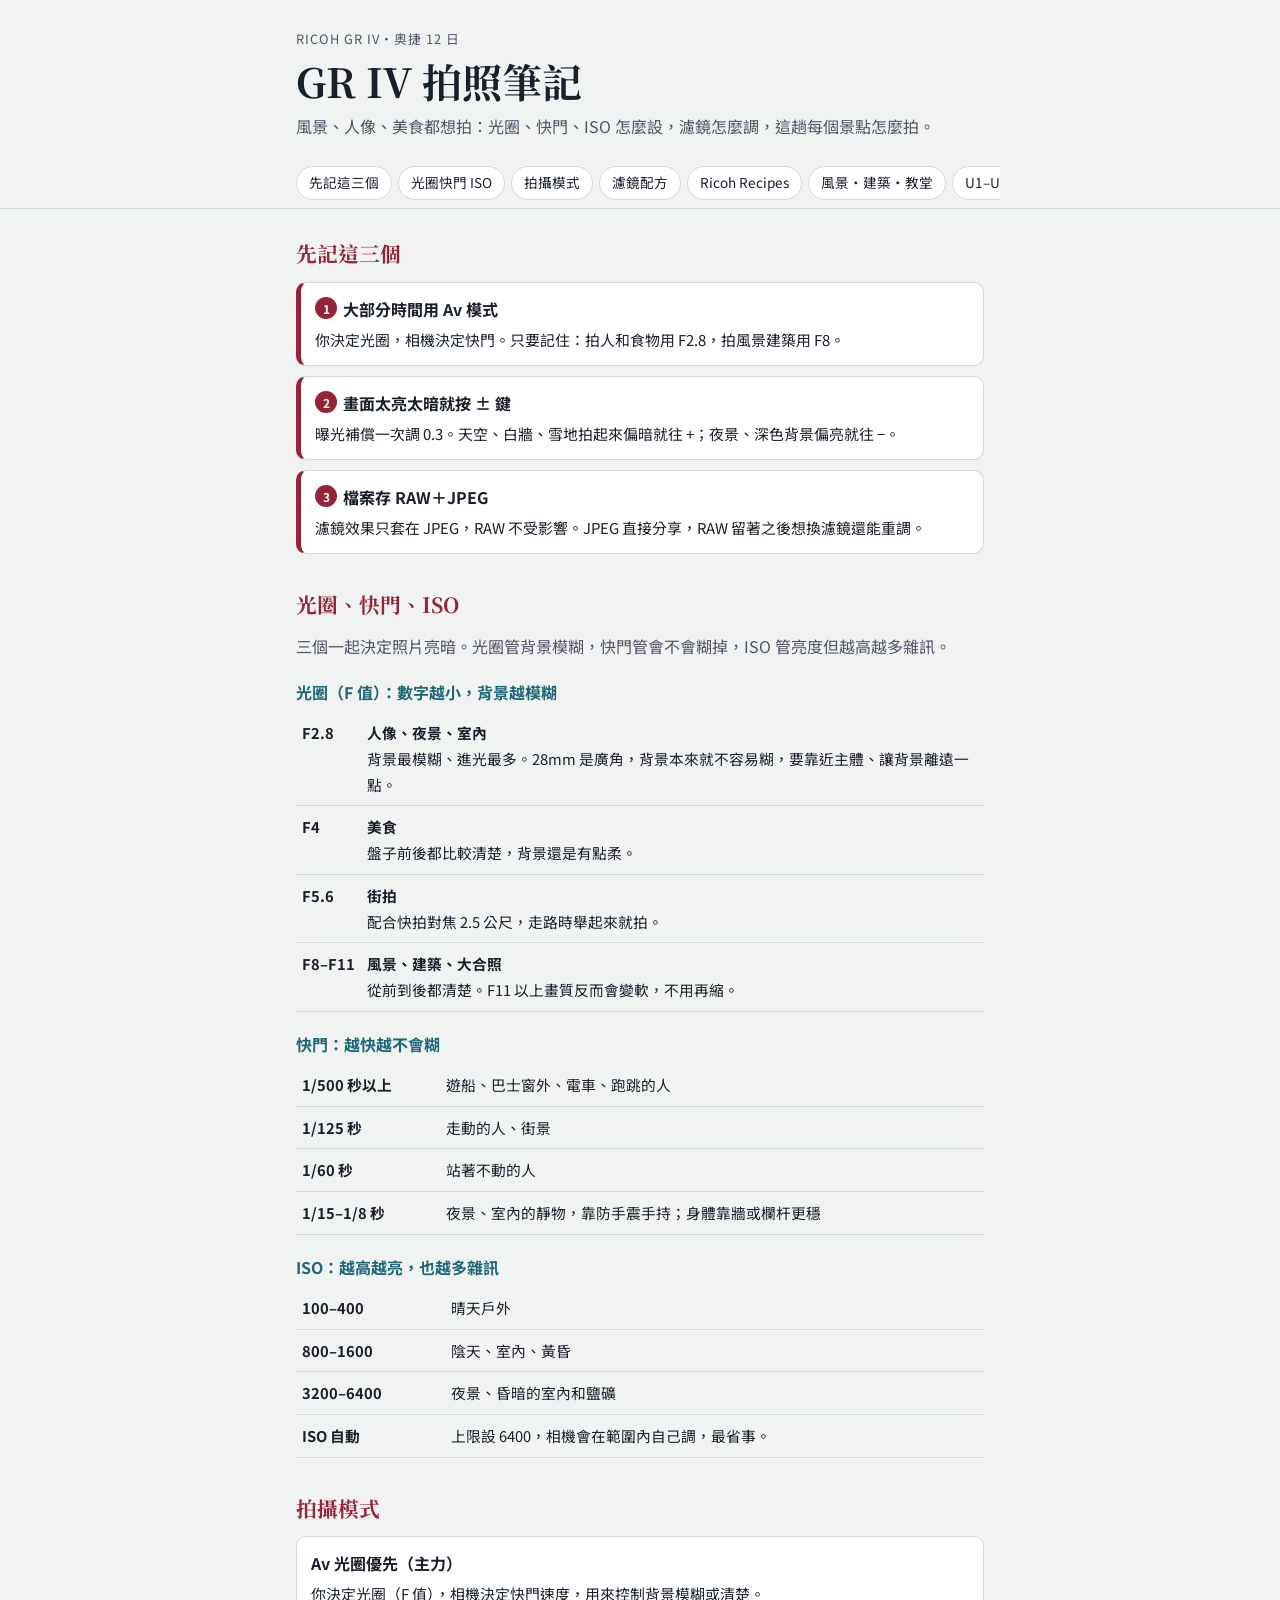
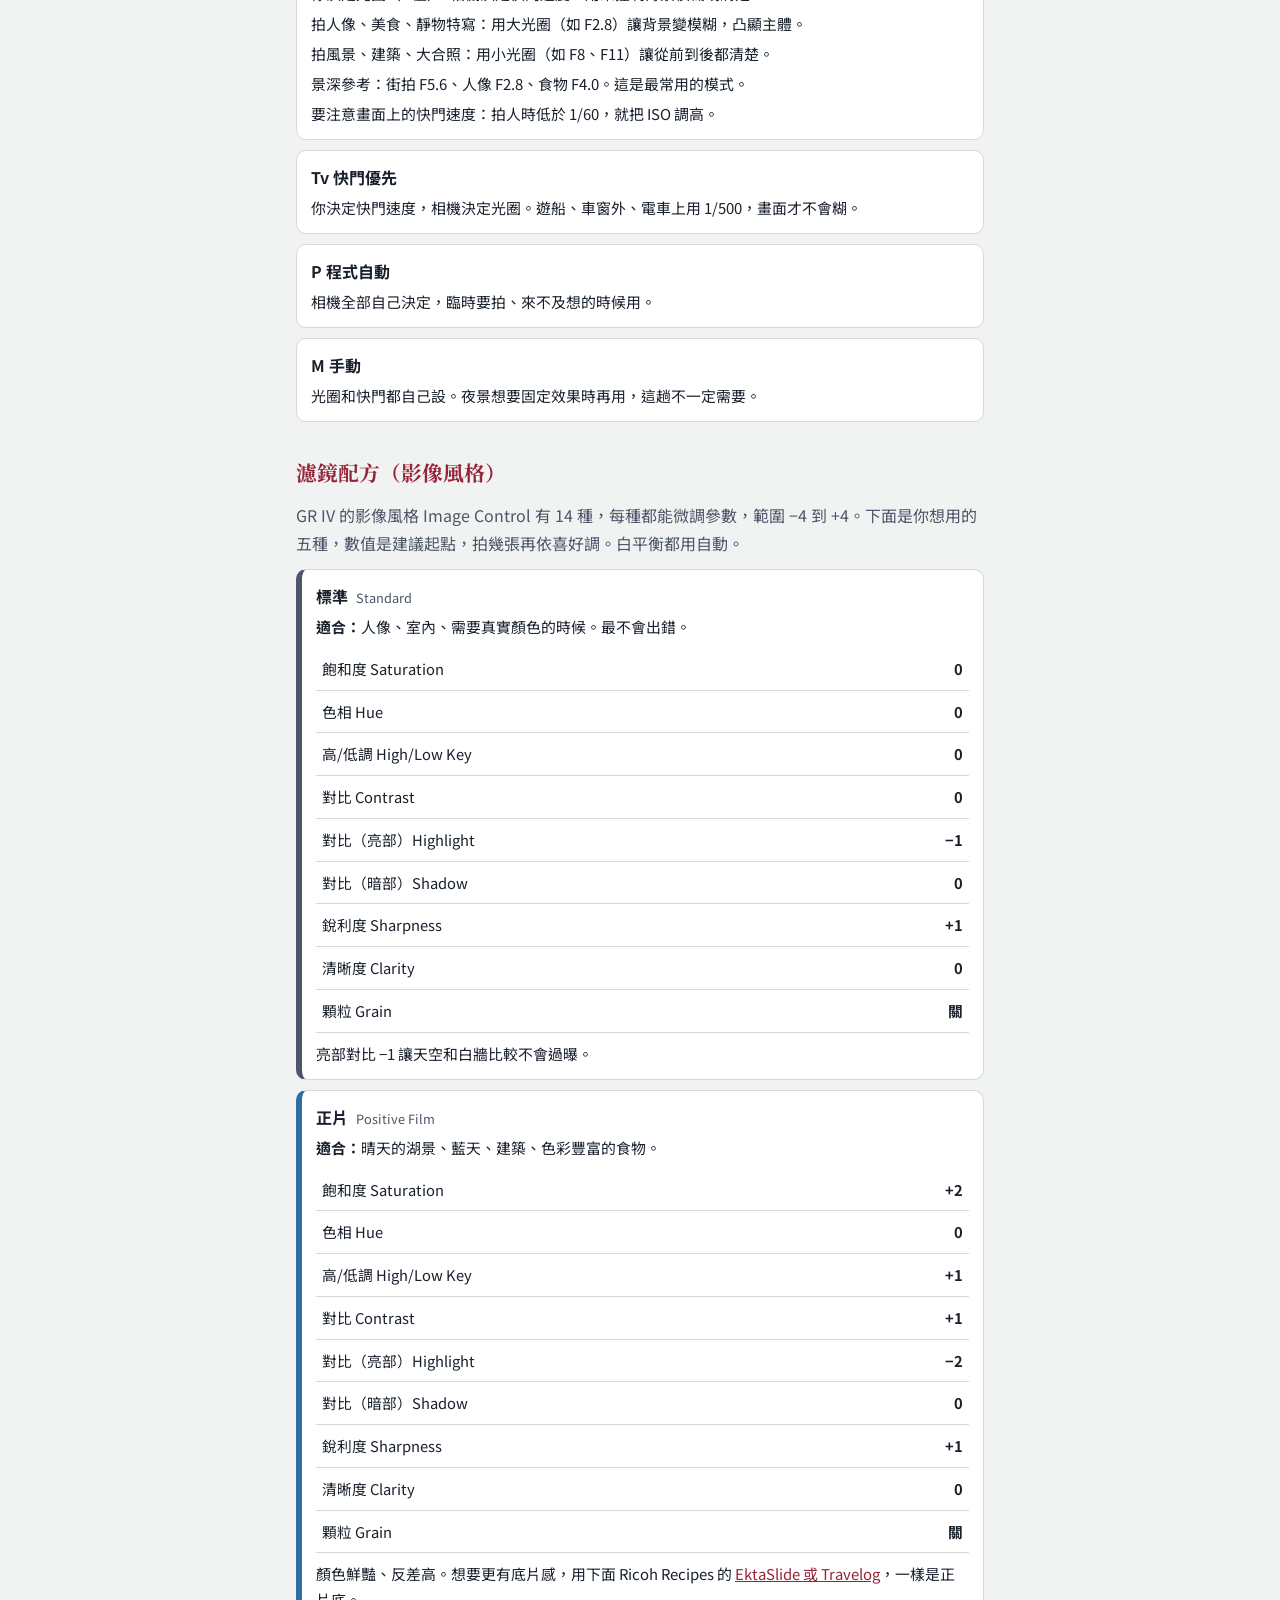
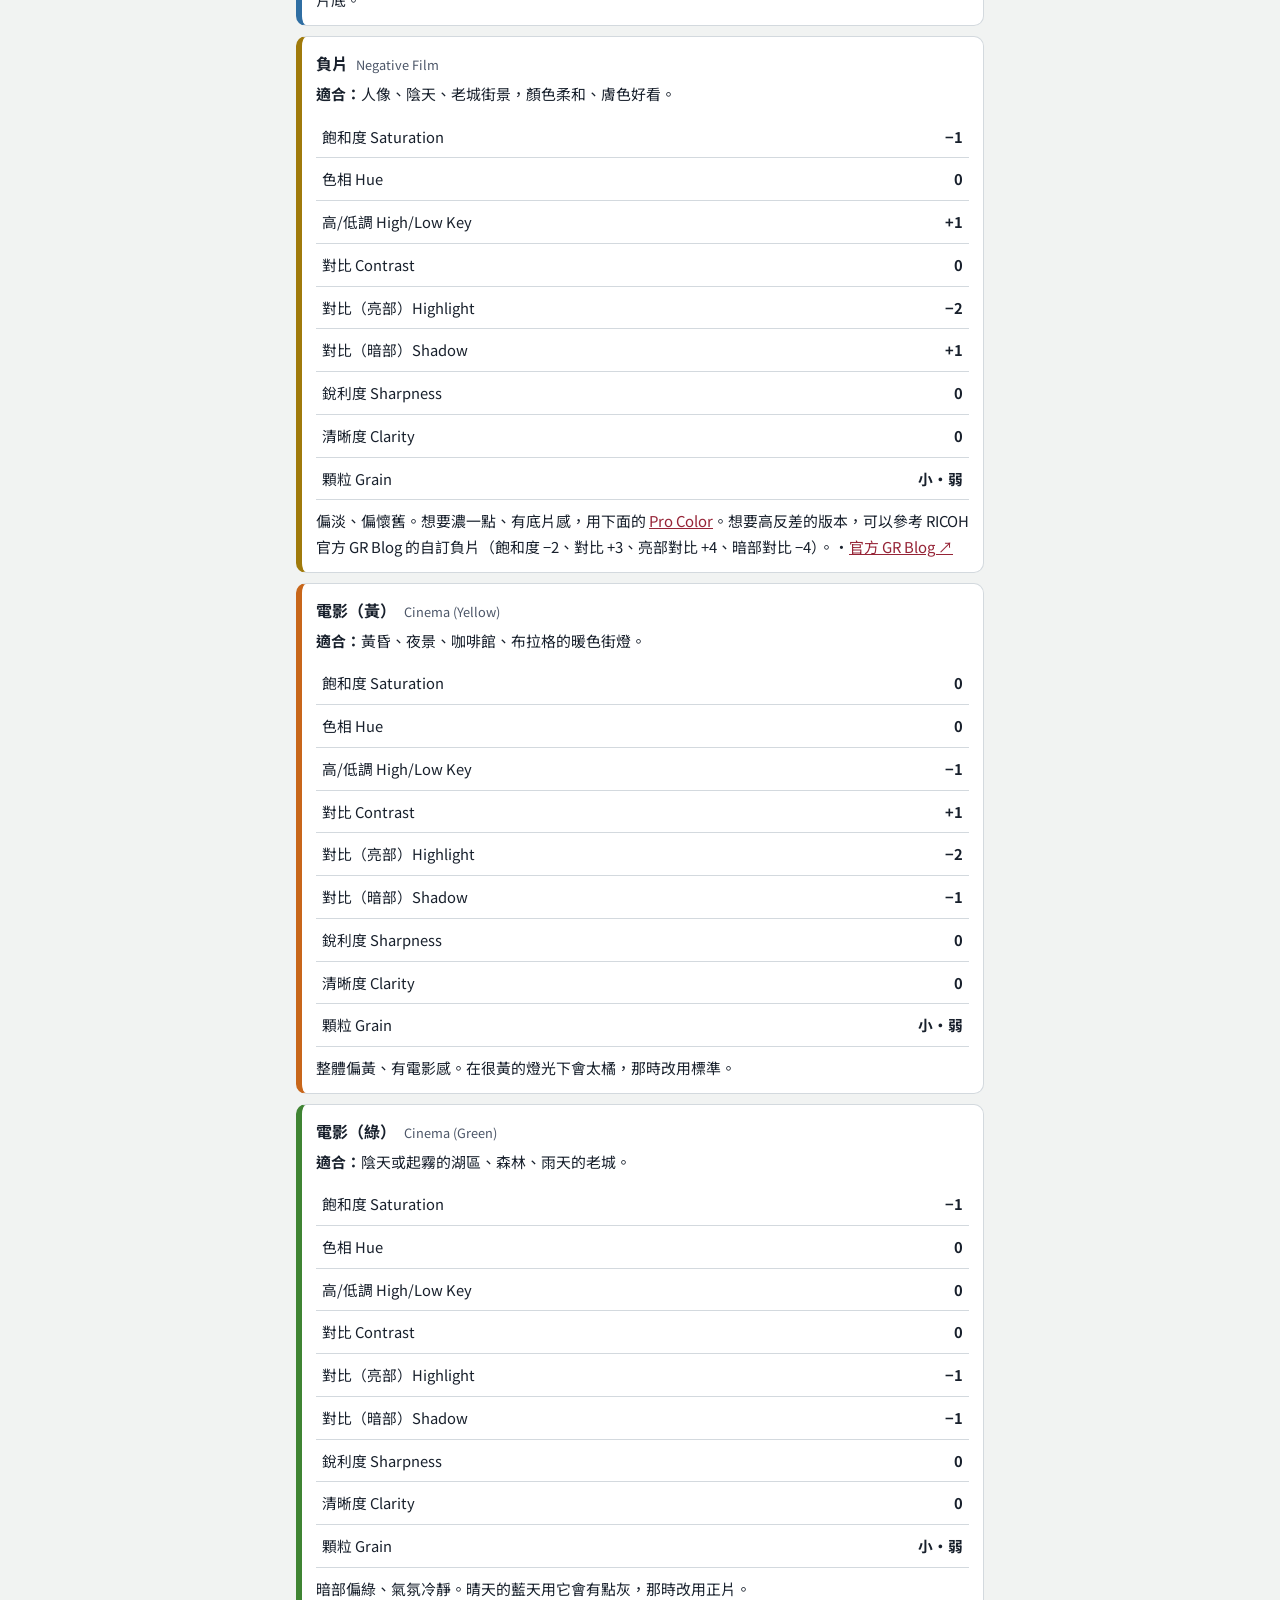
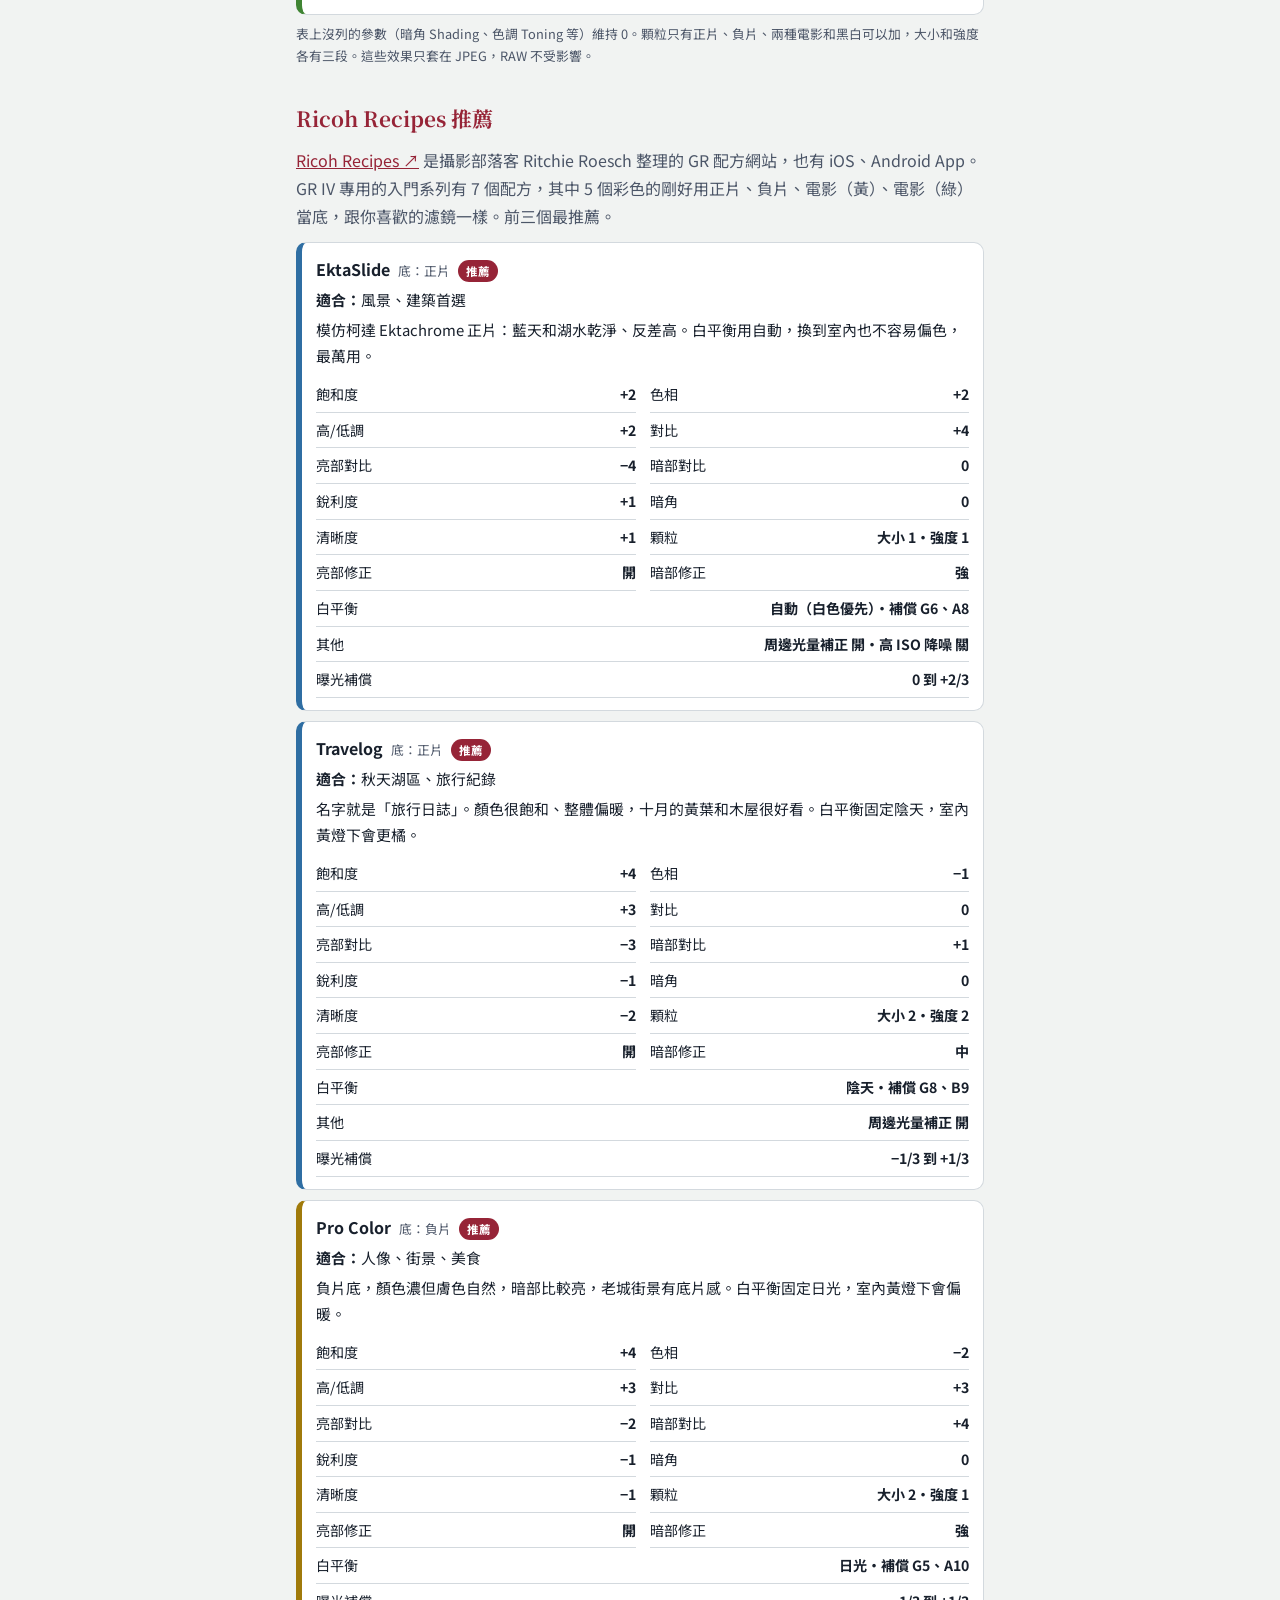
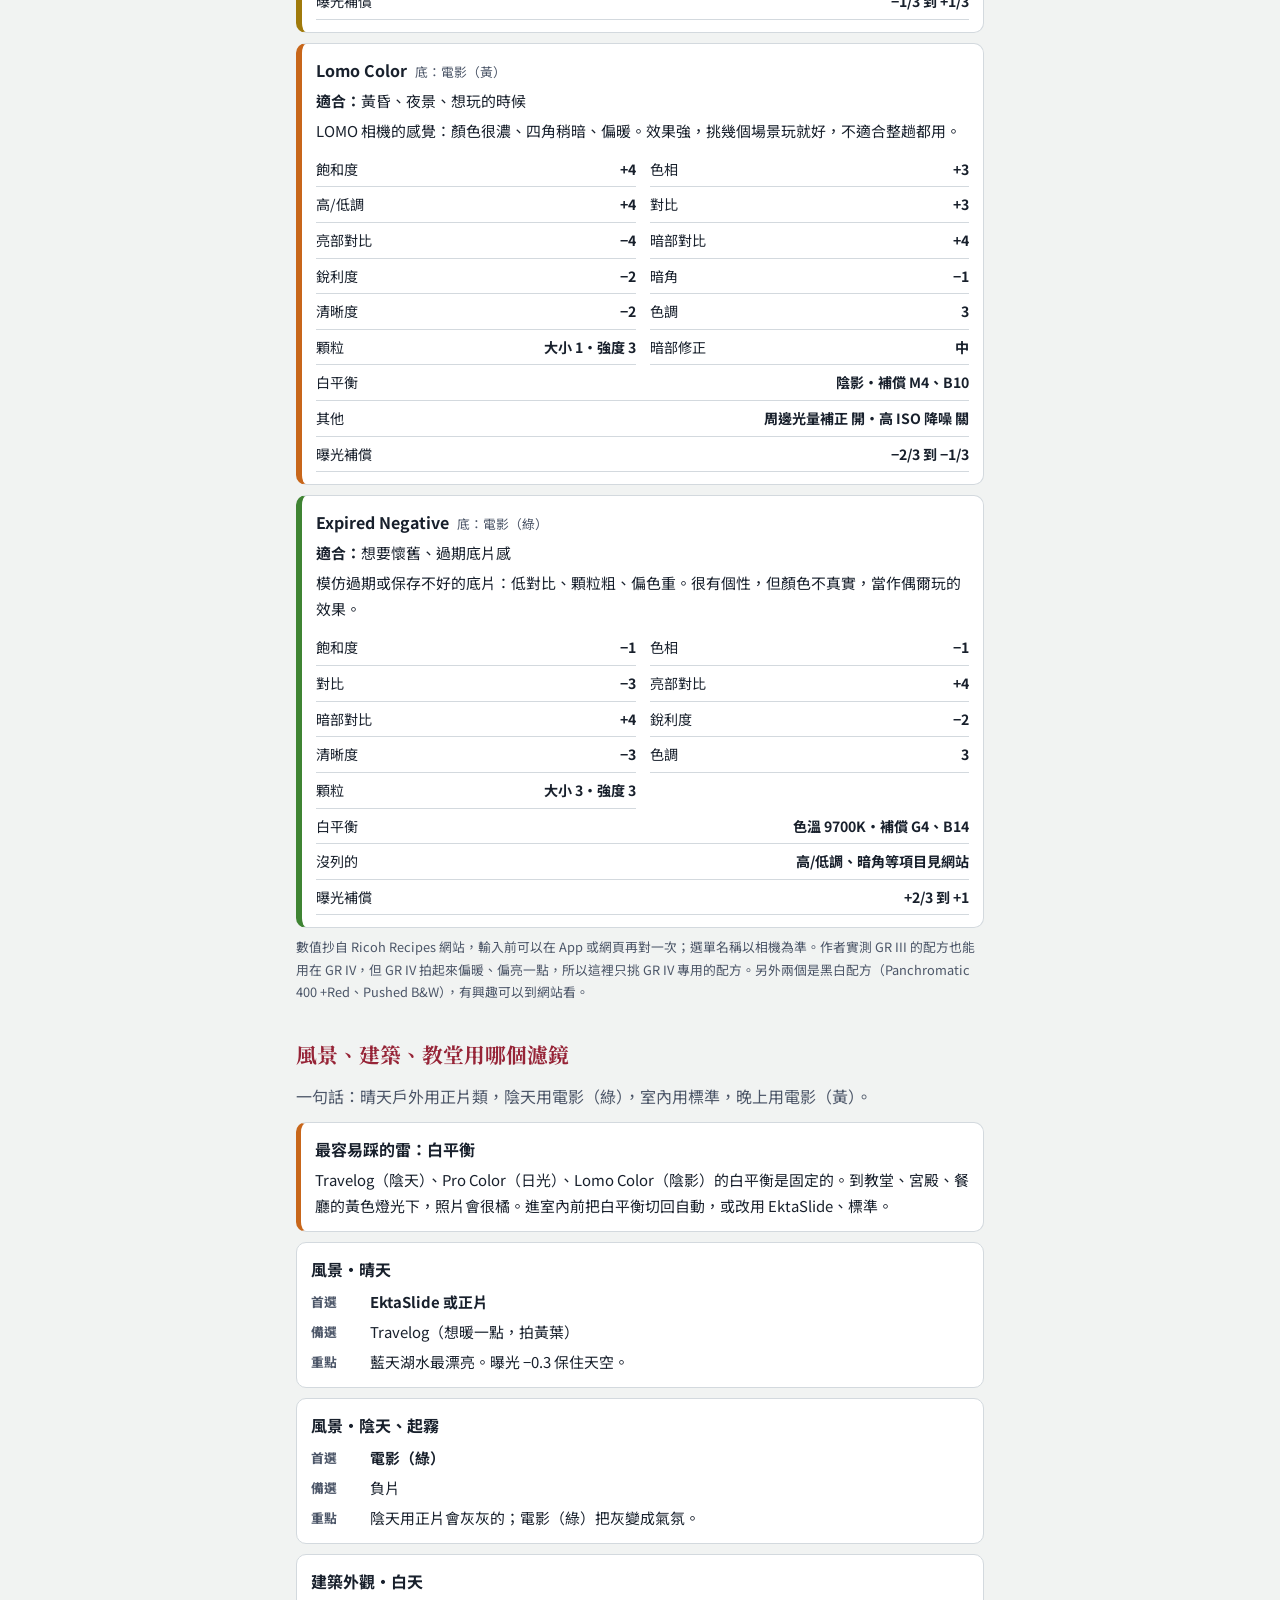
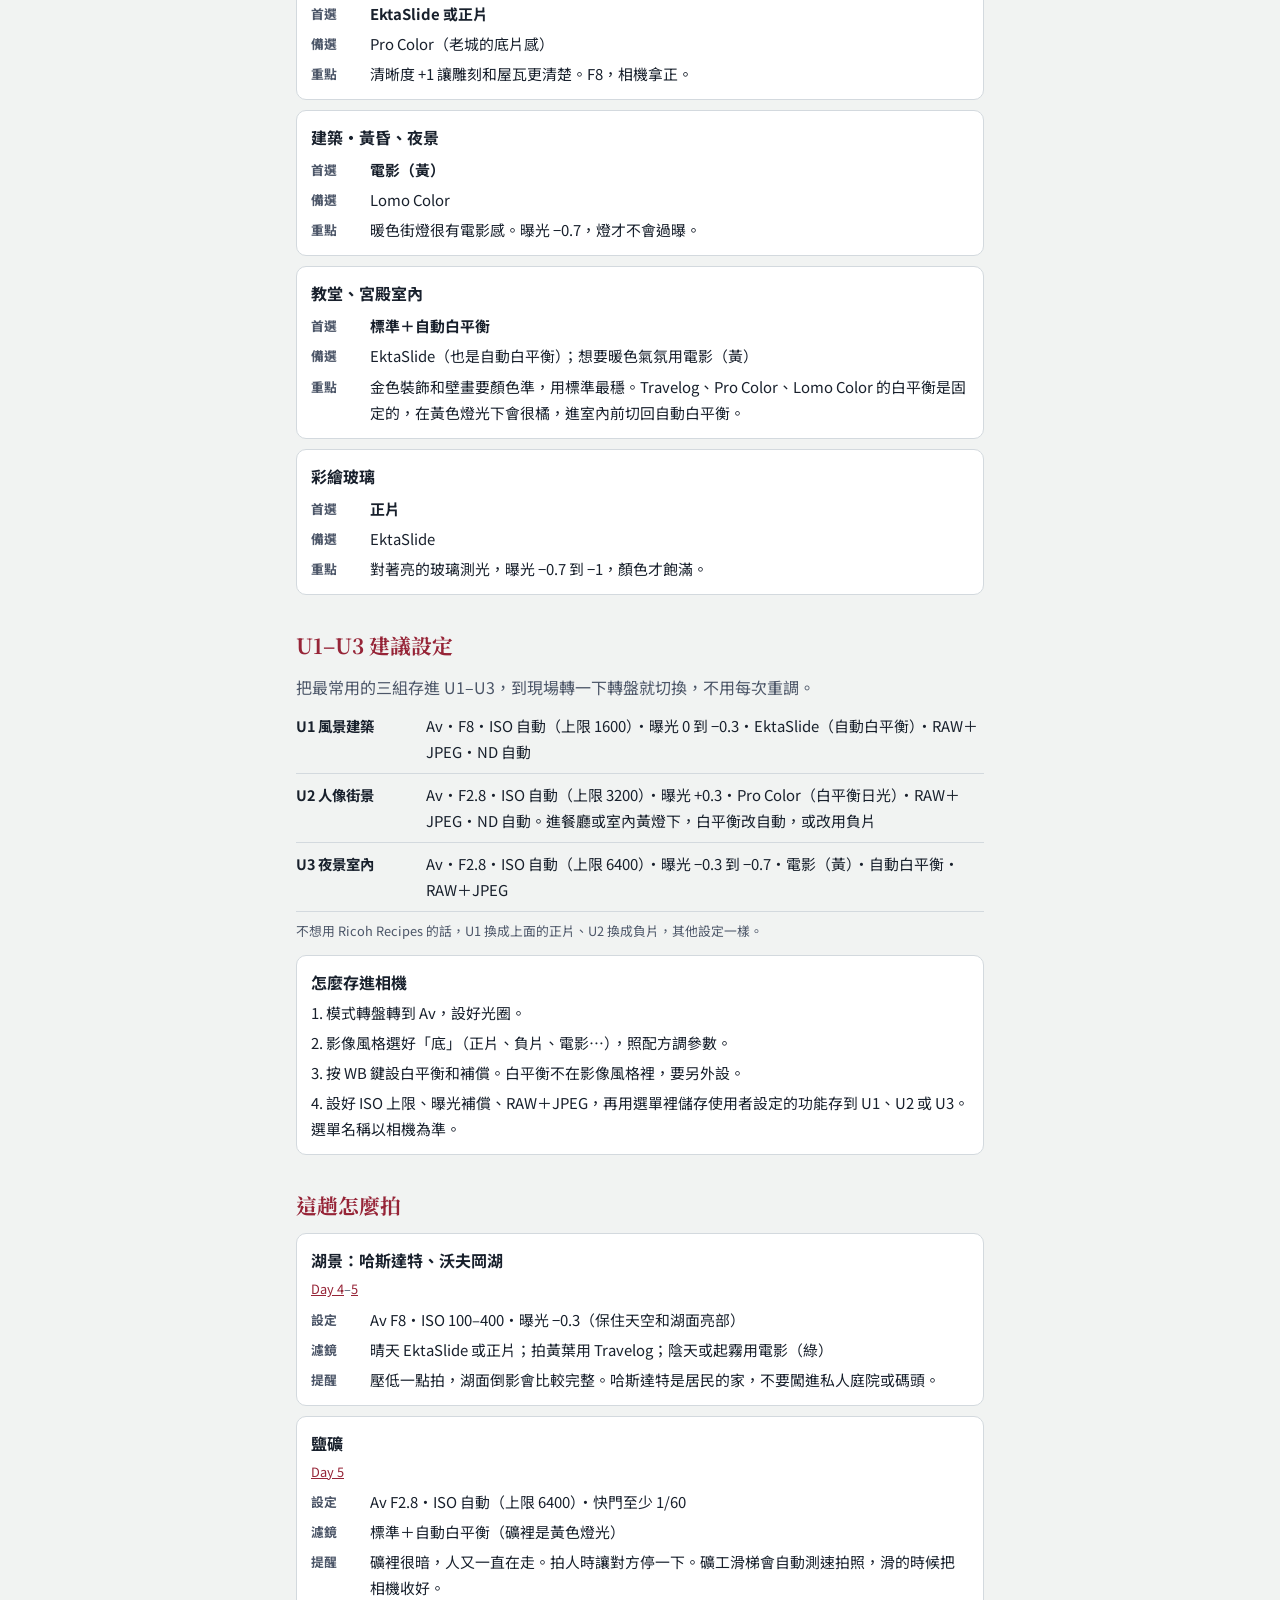
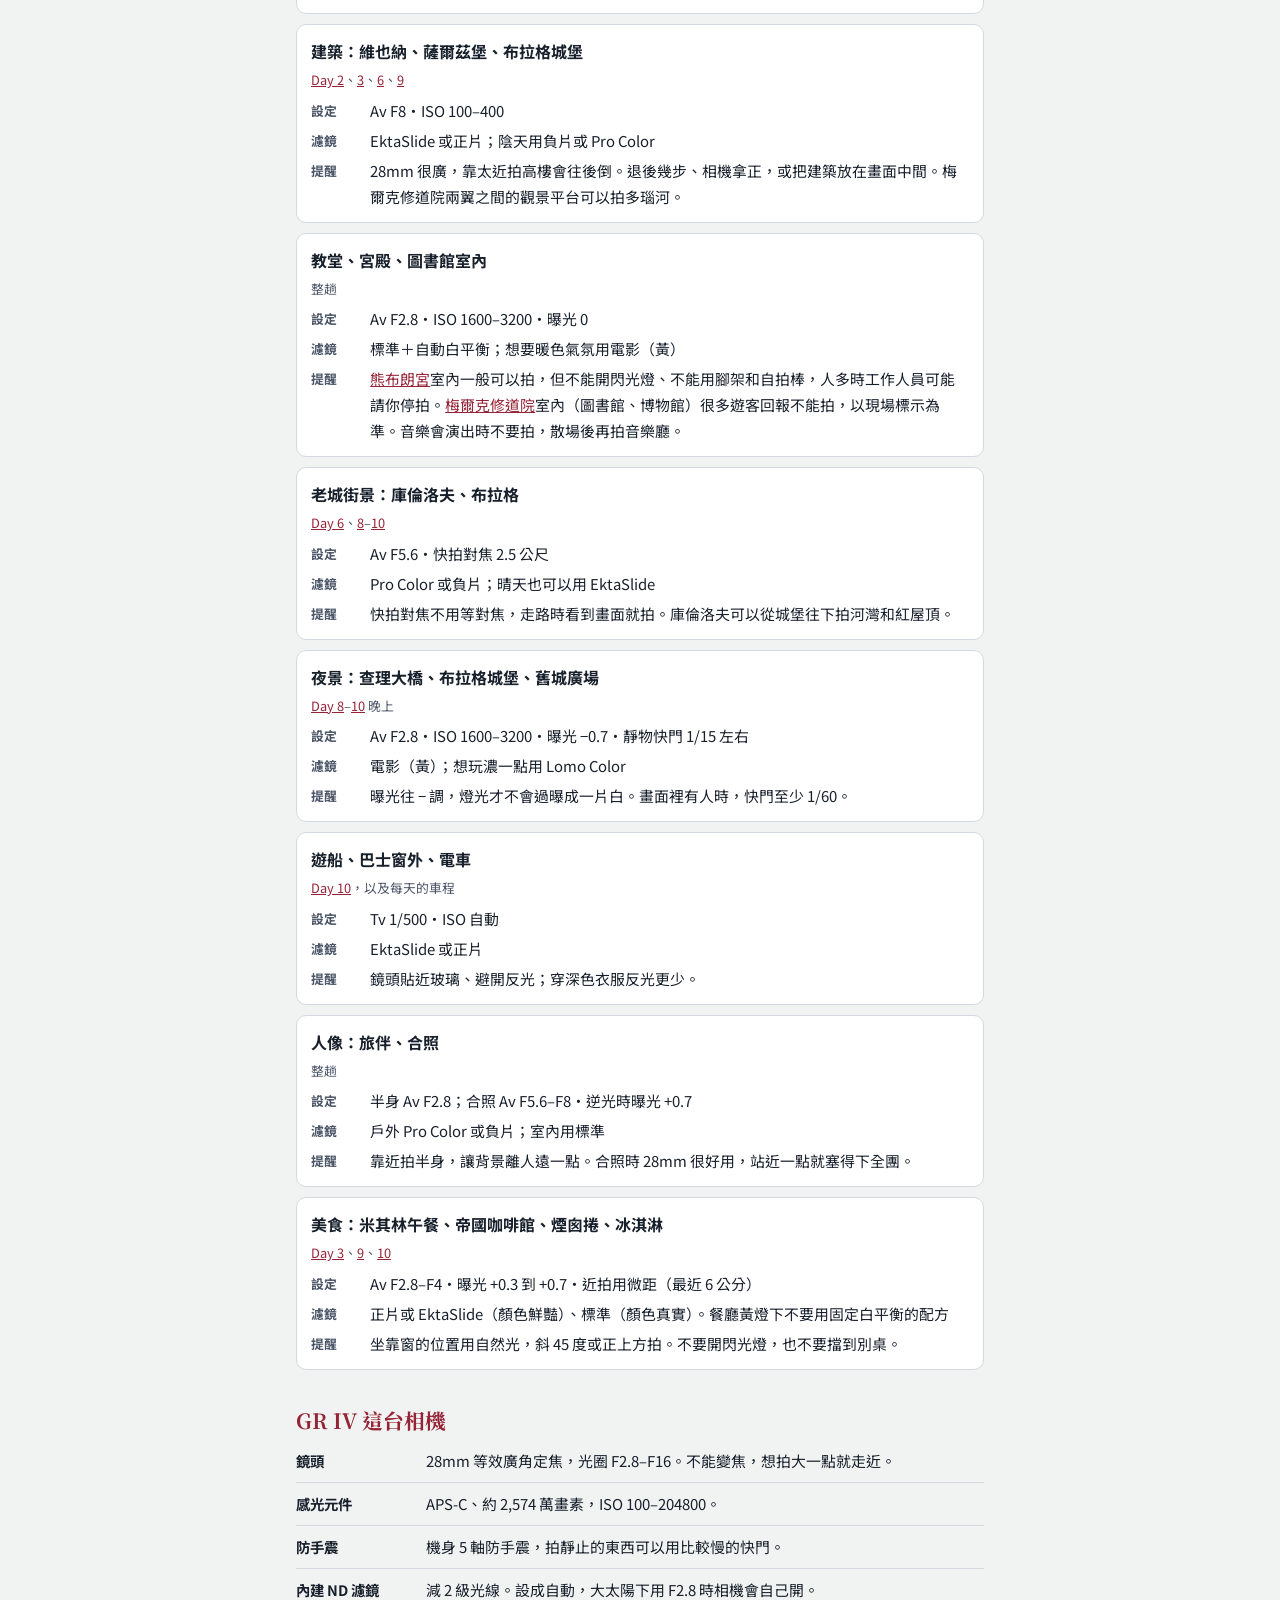
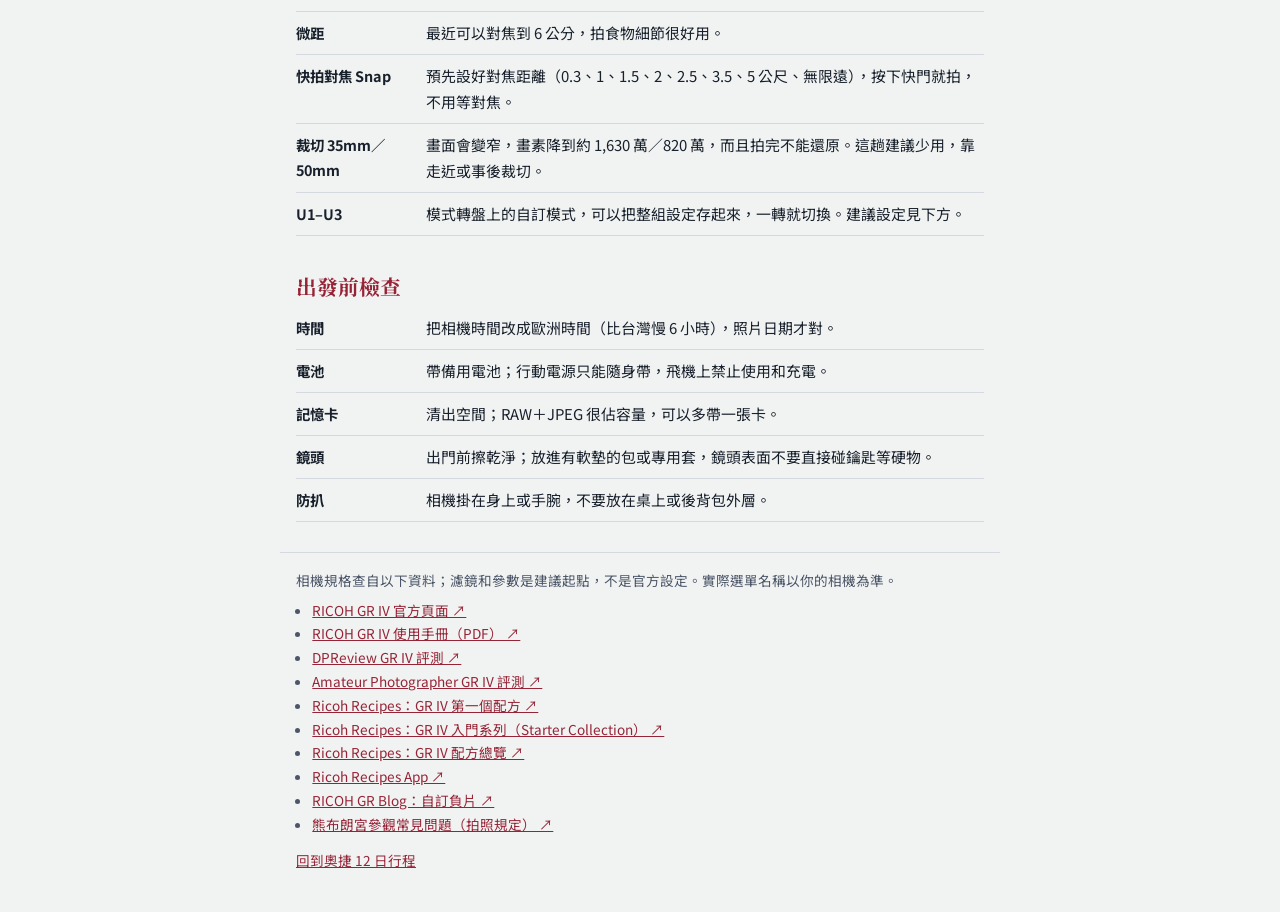
==== commit 48b4dd6f: "GR4 拍照筆記：把 Ricoh Recipes 整合進 U1–U3 與各場景建議 U1–U3 改用 EktaSlide、Pro Color、電影（黃），這趟怎麼拍的濾鏡欄位 加上配方名稱，新增白平衡" ====
--- a/GR4/index.html
+++ b/GR4/index.html
@@ -58,6 +58,7 @@
 .kv b{font-variant-numeric:tabular-nums;text-align:right}
 .kv.wide{grid-template-columns:1fr;margin-top:0}
 .kv.wide span{flex:0 0 auto}
+.card.warn{border-left:5px solid #C8661A;margin-bottom:10px}
 .pick{font-size:.72rem;font-weight:700;color:#fff;background:var(--accent);border-radius:99px;padding:1px 8px}
 .fine{font-size:.8rem;color:var(--ink2);margin-top:8px}
 .scene dl{margin:6px 0 0;display:grid;gap:4px}
@@ -70,6 +71,6 @@
 </style>
 </head>
 <body>
-<header class="top"><p class="eyebrow">RICOH GR IV・奧捷 12 日</p><h1>GR IV 拍照筆記</h1><p class="sub">風景、人像、美食都想拍：光圈、快門、ISO 怎麼設，濾鏡怎麼調，這趟每個景點怎麼拍。</p></header><nav class="toc" aria-label="目錄"><div class="in"><a href="#top3">先記這三個</a><a href="#basics">光圈快門 ISO</a><a href="#modes">拍攝模式</a><a href="#recipes">濾鏡配方</a><a href="#which">風景・建築・教堂</a><a href="#rr">Ricoh Recipes</a><a href="#umodes">U1–U3</a><a href="#scenes">這趟怎麼拍</a><a href="#camera">相機功能</a><a href="#check">出發前</a></div></nav><main class="wrap"><section id="top3"><h2>先記這三個</h2><div class="cards top3"><div class="card"><h3><span class="n">1</span>大部分時間用 Av 模式</h3><p>你決定光圈，相機決定快門。只要記住：拍人和食物用 F2.8，拍風景建築用 F8。</p></div><div class="card"><h3><span class="n">2</span>畫面太亮太暗就按 ± 鍵</h3><p>曝光補償一次調 0.3。天空、白牆、雪地拍起來偏暗就往 +；夜景、深色背景偏亮就往 −。</p></div><div class="card"><h3><span class="n">3</span>檔案存 RAW＋JPEG</h3><p>濾鏡效果只套在 JPEG，RAW 不受影響。JPEG 直接分享，RAW 留著之後想換濾鏡還能重調。</p></div></div></section><section id="basics"><h2>光圈、快門、ISO</h2><p class="lead">三個一起決定照片亮暗。光圈管背景模糊，快門管會不會糊掉，ISO 管亮度但越高越多雜訊。</p><h3 class="sub-h">光圈（F 值）：數字越小，背景越模糊</h3><table><tbody><tr><td class="k">F2.8</td><td><b>人像、夜景、室內</b><br>背景最模糊、進光最多。28mm 是廣角，背景本來就不容易糊，要靠近主體、讓背景離遠一點。</td></tr><tr><td class="k">F4</td><td><b>美食</b><br>盤子前後都比較清楚，背景還是有點柔。</td></tr><tr><td class="k">F5.6</td><td><b>街拍</b><br>配合快拍對焦 2.5 公尺，走路時舉起來就拍。</td></tr><tr><td class="k">F8–F11</td><td><b>風景、建築、大合照</b><br>從前到後都清楚。F11 以上畫質反而會變軟，不用再縮。</td></tr></tbody></table><h3 class="sub-h">快門：越快越不會糊</h3><table><tbody><tr><td class="k">1/500 秒以上</td><td>遊船、巴士窗外、電車、跑跳的人</td></tr><tr><td class="k">1/125 秒</td><td>走動的人、街景</td></tr><tr><td class="k">1/60 秒</td><td>站著不動的人</td></tr><tr><td class="k">1/15–1/8 秒</td><td>夜景、室內的靜物，靠防手震手持；身體靠牆或欄杆更穩</td></tr></tbody></table><h3 class="sub-h">ISO：越高越亮，也越多雜訊</h3><table><tbody><tr><td class="k">100–400</td><td>晴天戶外</td></tr><tr><td class="k">800–1600</td><td>陰天、室內、黃昏</td></tr><tr><td class="k">3200–6400</td><td>夜景、昏暗的室內和鹽礦</td></tr><tr><td class="k">ISO 自動</td><td>上限設 6400，相機會在範圍內自己調，最省事。</td></tr></tbody></table></section><section id="modes"><h2>拍攝模式</h2><div class="cards"><div class="card"><h3>Av 光圈優先（主力）</h3><p>你決定光圈（F 值），相機決定快門速度，用來控制背景模糊或清楚。</p><p>拍人像、美食、靜物特寫：用大光圈（如 F2.8）讓背景變模糊，凸顯主體。</p><p>拍風景、建築、大合照：用小光圈（如 F8、F11）讓從前到後都清楚。</p><p>景深參考：街拍 F5.6、人像 F2.8、食物 F4.0。這是最常用的模式。</p><p>要注意畫面上的快門速度：拍人時低於 1/60，就把 ISO 調高。</p></div><div class="card"><h3>Tv 快門優先</h3><p>你決定快門速度，相機決定光圈。遊船、車窗外、電車上用 1/500，畫面才不會糊。</p></div><div class="card"><h3>P 程式自動</h3><p>相機全部自己決定，臨時要拍、來不及想的時候用。</p></div><div class="card"><h3>M 手動</h3><p>光圈和快門都自己設。夜景想要固定效果時再用，這趟不一定需要。</p></div></div></section><section id="recipes"><h2>濾鏡配方（影像風格）</h2><p class="lead">GR IV 的影像風格 Image Control 有 14 種，每種都能微調參數，範圍 −4 到 +4。下面是你想用的五種，數值是建議起點，拍幾張再依喜好調。白平衡都用自動。</p><div class="cards"><div class="card recipe" style="--rc:#4C5668"><h3>標準<small>Standard</small></h3><p><b>適合：</b>人像、室內、需要真實顏色的時候。最不會出錯。</p><table><tbody><tr><td>飽和度 Saturation</td><td class="v">0</td></tr><tr><td>色相 Hue</td><td class="v">0</td></tr><tr><td>高/低調 High/Low Key</td><td class="v">0</td></tr><tr><td>對比 Contrast</td><td class="v">0</td></tr><tr><td>對比（亮部）Highlight</td><td class="v">−1</td></tr><tr><td>對比（暗部）Shadow</td><td class="v">0</td></tr><tr><td>銳利度 Sharpness</td><td class="v">+1</td></tr><tr><td>清晰度 Clarity</td><td class="v">0</td></tr><tr><td>顆粒 Grain</td><td class="v">關</td></tr></tbody></table><p>亮部對比 −1 讓天空和白牆比較不會過曝。</p></div><div class="card recipe" style="--rc:#2F6EA3"><h3>正片<small>Positive Film</small></h3><p><b>適合：</b>晴天的湖景、藍天、建築、色彩豐富的食物。</p><table><tbody><tr><td>飽和度 Saturation</td><td class="v">+2</td></tr><tr><td>色相 Hue</td><td class="v">0</td></tr><tr><td>高/低調 High/Low Key</td><td class="v">+1</td></tr><tr><td>對比 Contrast</td><td class="v">+1</td></tr><tr><td>對比（亮部）Highlight</td><td class="v">−2</td></tr><tr><td>對比（暗部）Shadow</td><td class="v">0</td></tr><tr><td>銳利度 Sharpness</td><td class="v">+1</td></tr><tr><td>清晰度 Clarity</td><td class="v">0</td></tr><tr><td>顆粒 Grain</td><td class="v">關</td></tr></tbody></table><p>顏色鮮豔、反差高。想要更濃的版本可以參考 Ricoh Recipes 的「Travelog」配方（飽和度 +4、色相 −1、高/低調 +3、亮部對比 −3、暗部對比 +1、加顆粒）。・<a href="https://ricohrecipes.com/2025/10/24/my-ricoh-gr-iv-arrived-first-recipe-test/" target="_blank" rel="noopener">Travelog 配方 ↗</a></p></div><div class="card recipe" style="--rc:#A07A0B"><h3>負片<small>Negative Film</small></h3><p><b>適合：</b>人像、陰天、老城街景，顏色柔和、膚色好看。</p><table><tbody><tr><td>飽和度 Saturation</td><td class="v">−1</td></tr><tr><td>色相 Hue</td><td class="v">0</td></tr><tr><td>高/低調 High/Low Key</td><td class="v">+1</td></tr><tr><td>對比 Contrast</td><td class="v">0</td></tr><tr><td>對比（亮部）Highlight</td><td class="v">−2</td></tr><tr><td>對比（暗部）Shadow</td><td class="v">+1</td></tr><tr><td>銳利度 Sharpness</td><td class="v">0</td></tr><tr><td>清晰度 Clarity</td><td class="v">0</td></tr><tr><td>顆粒 Grain</td><td class="v">小・弱</td></tr></tbody></table><p>偏淡、偏懷舊。想要高反差的版本，可以參考 RICOH 官方 GR Blog 的自訂負片（飽和度 −2、對比 +3、亮部對比 +4、暗部對比 −4）。・<a href="https://www.grblog.jp/en/article/7151/" target="_blank" rel="noopener">官方 GR Blog ↗</a></p></div><div class="card recipe" style="--rc:#C8661A"><h3>電影（黃）<small>Cinema (Yellow)</small></h3><p><b>適合：</b>黃昏、夜景、咖啡館、布拉格的暖色街燈。</p><table><tbody><tr><td>飽和度 Saturation</td><td class="v">0</td></tr><tr><td>色相 Hue</td><td class="v">0</td></tr><tr><td>高/低調 High/Low Key</td><td class="v">−1</td></tr><tr><td>對比 Contrast</td><td class="v">+1</td></tr><tr><td>對比（亮部）Highlight</td><td class="v">−2</td></tr><tr><td>對比（暗部）Shadow</td><td class="v">−1</td></tr><tr><td>銳利度 Sharpness</td><td class="v">0</td></tr><tr><td>清晰度 Clarity</td><td class="v">0</td></tr><tr><td>顆粒 Grain</td><td class="v">小・弱</td></tr></tbody></table><p>整體偏黃、有電影感。在很黃的燈光下會太橘，那時改用標準。</p></div><div class="card recipe" style="--rc:#3F8433"><h3>電影（綠）<small>Cinema (Green)</small></h3><p><b>適合：</b>陰天或起霧的湖區、森林、雨天的老城。</p><table><tbody><tr><td>飽和度 Saturation</td><td class="v">−1</td></tr><tr><td>色相 Hue</td><td class="v">0</td></tr><tr><td>高/低調 High/Low Key</td><td class="v">0</td></tr><tr><td>對比 Contrast</td><td class="v">0</td></tr><tr><td>對比（亮部）Highlight</td><td class="v">−1</td></tr><tr><td>對比（暗部）Shadow</td><td class="v">−1</td></tr><tr><td>銳利度 Sharpness</td><td class="v">0</td></tr><tr><td>清晰度 Clarity</td><td class="v">0</td></tr><tr><td>顆粒 Grain</td><td class="v">小・弱</td></tr></tbody></table><p>暗部偏綠、氣氛冷靜。晴天的藍天用它會有點灰，那時改用正片。</p></div></div><p class="fine">表上沒列的參數（暗角 Shading、色調 Toning 等）維持 0。顆粒只有正片、負片、兩種電影和黑白可以加，大小和強度各有三段。這些效果只套在 JPEG，RAW 不受影響。</p></section><section id="which"><h2>風景、建築、教堂用哪個濾鏡</h2><p class="lead">一句話：晴天戶外用正片類，陰天用電影（綠），室內用標準，晚上用電影（黃）。</p><div class="cards"><div class="card scene"><h3>風景・晴天</h3><dl><div><dt>首選</dt><dd><b>EktaSlide 或正片</b></dd></div><div><dt>備選</dt><dd>Travelog（想暖一點，拍黃葉）</dd></div><div><dt>重點</dt><dd>藍天湖水最漂亮。曝光 −0.3 保住天空。</dd></div></dl></div><div class="card scene"><h3>風景・陰天、起霧</h3><dl><div><dt>首選</dt><dd><b>電影（綠）</b></dd></div><div><dt>備選</dt><dd>負片</dd></div><div><dt>重點</dt><dd>陰天用正片會灰灰的；電影（綠）把灰變成氣氛。</dd></div></dl></div><div class="card scene"><h3>建築外觀・白天</h3><dl><div><dt>首選</dt><dd><b>EktaSlide 或正片</b></dd></div><div><dt>備選</dt><dd>Pro Color（老城的底片感）</dd></div><div><dt>重點</dt><dd>清晰度 +1 讓雕刻和屋瓦更清楚。F8，相機拿正。</dd></div></dl></div><div class="card scene"><h3>建築・黃昏、夜景</h3><dl><div><dt>首選</dt><dd><b>電影（黃）</b></dd></div><div><dt>備選</dt><dd>Lomo Color</dd></div><div><dt>重點</dt><dd>暖色街燈很有電影感。曝光 −0.7，燈才不會過曝。</dd></div></dl></div><div class="card scene"><h3>教堂、宮殿室內</h3><dl><div><dt>首選</dt><dd><b>標準＋自動白平衡</b></dd></div><div><dt>備選</dt><dd>EktaSlide（也是自動白平衡）；想要暖色氣氛用電影（黃）</dd></div><div><dt>重點</dt><dd>金色裝飾和壁畫要顏色準，用標準最穩。Travelog、Pro Color、Lomo Color 的白平衡是固定的，在黃色燈光下會很橘，進室內前切回自動白平衡。</dd></div></dl></div><div class="card scene"><h3>彩繪玻璃</h3><dl><div><dt>首選</dt><dd><b>正片</b></dd></div><div><dt>備選</dt><dd>EktaSlide</dd></div><div><dt>重點</dt><dd>對著亮的玻璃測光，曝光 −0.7 到 −1，顏色才飽滿。</dd></div></dl></div></div></section><section id="rr"><h2>Ricoh Recipes 推薦</h2><p class="lead"><a href="https://ricohrecipes.com/ricoh-gr-iv-recipes/" target="_blank" rel="noopener">Ricoh Recipes ↗</a> 是攝影部落客 Ritchie Roesch 整理的 GR 配方網站，也有 iOS、Android App。GR IV 專用的入門系列有 7 個配方，其中 5 個彩色的剛好用正片、負片、電影（黃）、電影（綠）當底，跟你喜歡的濾鏡一樣。前三個最推薦。</p><div class="cards"><div class="card recipe" style="--rc:#2F6EA3"><h3>EktaSlide<small>底：正片</small><span class="pick">推薦</span></h3><p><b>適合：</b>風景、建築首選</p><p>模仿柯達 Ektachrome 正片：藍天和湖水乾淨、反差高。白平衡用自動，換到室內也不容易偏色，最萬用。</p><div class="kv"><div><span>飽和度</span><b>+2</b></div><div><span>色相</span><b>+2</b></div><div><span>高/低調</span><b>+2</b></div><div><span>對比</span><b>+4</b></div><div><span>亮部對比</span><b>−4</b></div><div><span>暗部對比</span><b>0</b></div><div><span>銳利度</span><b>+1</b></div><div><span>暗角</span><b>0</b></div><div><span>清晰度</span><b>+1</b></div><div><span>顆粒</span><b>大小 1・強度 1</b></div><div><span>亮部修正</span><b>開</b></div><div><span>暗部修正</span><b>強</b></div></div><div class="kv wide"><div><span>白平衡</span><b>自動（白色優先）・補償 G6、A8</b></div><div><span>其他</span><b>周邊光量補正 開・高 ISO 降噪 關</b></div><div><span>曝光補償</span><b>0 到 +2/3</b></div></div></div><div class="card recipe" style="--rc:#2F6EA3"><h3>Travelog<small>底：正片</small><span class="pick">推薦</span></h3><p><b>適合：</b>秋天湖區、旅行紀錄</p><p>名字就是「旅行日誌」。顏色很飽和、整體偏暖，十月的黃葉和木屋很好看。白平衡固定陰天，室內黃燈下會更橘。</p><div class="kv"><div><span>飽和度</span><b>+4</b></div><div><span>色相</span><b>−1</b></div><div><span>高/低調</span><b>+3</b></div><div><span>對比</span><b>0</b></div><div><span>亮部對比</span><b>−3</b></div><div><span>暗部對比</span><b>+1</b></div><div><span>銳利度</span><b>−1</b></div><div><span>暗角</span><b>0</b></div><div><span>清晰度</span><b>−2</b></div><div><span>顆粒</span><b>大小 2・強度 2</b></div><div><span>亮部修正</span><b>開</b></div><div><span>暗部修正</span><b>中</b></div></div><div class="kv wide"><div><span>白平衡</span><b>陰天・補償 G8、B9</b></div><div><span>其他</span><b>周邊光量補正 開</b></div><div><span>曝光補償</span><b>−1/3 到 +1/3</b></div></div></div><div class="card recipe" style="--rc:#A07A0B"><h3>Pro Color<small>底：負片</small><span class="pick">推薦</span></h3><p><b>適合：</b>人像、街景、美食</p><p>負片底，顏色濃但膚色自然，暗部比較亮，老城街景有底片感。白平衡固定日光，室內黃燈下會偏暖。</p><div class="kv"><div><span>飽和度</span><b>+4</b></div><div><span>色相</span><b>−2</b></div><div><span>高/低調</span><b>+3</b></div><div><span>對比</span><b>+3</b></div><div><span>亮部對比</span><b>−2</b></div><div><span>暗部對比</span><b>+4</b></div><div><span>銳利度</span><b>−1</b></div><div><span>暗角</span><b>0</b></div><div><span>清晰度</span><b>−1</b></div><div><span>顆粒</span><b>大小 2・強度 1</b></div><div><span>亮部修正</span><b>開</b></div><div><span>暗部修正</span><b>強</b></div></div><div class="kv wide"><div><span>白平衡</span><b>日光・補償 G5、A10</b></div><div><span>曝光補償</span><b>−1/3 到 +1/3</b></div></div></div><div class="card recipe" style="--rc:#C8661A"><h3>Lomo Color<small>底：電影（黃）</small></h3><p><b>適合：</b>黃昏、夜景、想玩的時候</p><p>LOMO 相機的感覺：顏色很濃、四角稍暗、偏暖。效果強，挑幾個場景玩就好，不適合整趟都用。</p><div class="kv"><div><span>飽和度</span><b>+4</b></div><div><span>色相</span><b>+3</b></div><div><span>高/低調</span><b>+4</b></div><div><span>對比</span><b>+3</b></div><div><span>亮部對比</span><b>−4</b></div><div><span>暗部對比</span><b>+4</b></div><div><span>銳利度</span><b>−2</b></div><div><span>暗角</span><b>−1</b></div><div><span>清晰度</span><b>−2</b></div><div><span>色調</span><b>3</b></div><div><span>顆粒</span><b>大小 1・強度 3</b></div><div><span>暗部修正</span><b>中</b></div></div><div class="kv wide"><div><span>白平衡</span><b>陰影・補償 M4、B10</b></div><div><span>其他</span><b>周邊光量補正 開・高 ISO 降噪 關</b></div><div><span>曝光補償</span><b>−2/3 到 −1/3</b></div></div></div><div class="card recipe" style="--rc:#3F8433"><h3>Expired Negative<small>底：電影（綠）</small></h3><p><b>適合：</b>想要懷舊、過期底片感</p><p>模仿過期或保存不好的底片：低對比、顆粒粗、偏色重。很有個性，但顏色不真實，當作偶爾玩的效果。</p><div class="kv"><div><span>飽和度</span><b>−1</b></div><div><span>色相</span><b>−1</b></div><div><span>對比</span><b>−3</b></div><div><span>亮部對比</span><b>+4</b></div><div><span>暗部對比</span><b>+4</b></div><div><span>銳利度</span><b>−2</b></div><div><span>清晰度</span><b>−3</b></div><div><span>色調</span><b>3</b></div><div><span>顆粒</span><b>大小 3・強度 3</b></div></div><div class="kv wide"><div><span>白平衡</span><b>色溫 9700K・補償 G4、B14</b></div><div><span>沒列的</span><b>高/低調、暗角等項目見網站</b></div><div><span>曝光補償</span><b>+2/3 到 +1</b></div></div></div></div><div class="card" style="margin-top:10px"><h3>怎麼存進相機</h3><p>1. 影像風格選好「底」，照表調參數。</p><p>2. 按 WB 鍵設白平衡和補償（白平衡不在影像風格裡，要另外設）。</p><p>3. 設好 ISO 上限 6400 和曝光補償，再存進 U1–U3。例如 U1 EktaSlide、U2 Pro Color、U3 電影（黃）。</p><p>4. ISO 上限、曝光補償是作者的習慣，照現場亮暗調。</p></div><p class="fine">數值抄自 Ricoh Recipes 網站，輸入前可以在 App 或網頁再對一次；選單名稱以相機為準。作者實測 GR III 的配方也能用在 GR IV，但 GR IV 拍起來偏暖、偏亮一點，所以這裡只挑 GR IV 專用的配方。另外兩個是黑白配方（Panchromatic 400 +Red、Pushed B&W），有興趣可以到網站看。</p></section><section id="umodes"><h2>U1–U3 建議設定</h2><p class="lead">先在 Av 模式把下面的設定調好，再存進 U1–U3，到現場轉一下轉盤就切換。</p><dl class="facts"><div><dt>U1 白天風景</dt><dd>Av・F8・ISO 自動（上限 1600）・曝光 0・正片・RAW＋JPEG・ND 自動</dd></div><div><dt>U2 人像美食</dt><dd>Av・F2.8・ISO 自動（上限 3200）・曝光 +0.3・負片（美食可改正片）・RAW＋JPEG・ND 自動</dd></div><div><dt>U3 夜景室內</dt><dd>Av・F2.8・ISO 自動（上限 6400）・曝光 −0.3 到 −0.7・電影（黃）・RAW＋JPEG</dd></div></dl></section><section id="scenes"><h2>這趟怎麼拍</h2><div class="cards"><div class="card scene"><h3>湖景：哈斯達特、沃夫岡湖</h3><p class="when"><a href="../#d4">Day 4</a>–<a href="../#d5">5</a></p><dl><div><dt>設定</dt><dd>Av F8・ISO 100–400・曝光 −0.3（保住天空和湖面亮部）</dd></div><div><dt>濾鏡</dt><dd>晴天正片；陰天或起霧用電影（綠）</dd></div><div><dt>提醒</dt><dd>壓低一點拍，湖面倒影會比較完整。哈斯達特是居民的家，不要闖進私人庭院或碼頭。</dd></div></dl></div><div class="card scene"><h3>鹽礦</h3><p class="when"><a href="../#d5">Day 5</a></p><dl><div><dt>設定</dt><dd>Av F2.8・ISO 自動（上限 6400）・快門至少 1/60</dd></div><div><dt>濾鏡</dt><dd>標準或負片</dd></div><div><dt>提醒</dt><dd>礦裡很暗，人又一直在走。拍人時讓對方停一下。礦工滑梯會自動測速拍照，滑的時候把相機收好。</dd></div></dl></div><div class="card scene"><h3>建築：維也納、薩爾茲堡、布拉格城堡</h3><p class="when"><a href="../#d2">Day 2</a>、<a href="../#d3">3</a>、<a href="../#d6">6</a>、<a href="../#d9">9</a></p><dl><div><dt>設定</dt><dd>Av F8・ISO 100–400</dd></div><div><dt>濾鏡</dt><dd>正片；陰天用負片</dd></div><div><dt>提醒</dt><dd>28mm 很廣，靠太近拍高樓會往後倒。退後幾步、相機拿正，或把建築放在畫面中間。梅爾克修道院兩翼之間的觀景平台可以拍多瑙河。</dd></div></dl></div><div class="card scene"><h3>教堂、宮殿、圖書館室內</h3><p class="when">整趟</p><dl><div><dt>設定</dt><dd>Av F2.8・ISO 1600–3200・曝光 0</dd></div><div><dt>濾鏡</dt><dd>標準</dd></div><div><dt>提醒</dt><dd><a href="../#d3">熊布朗宮</a>室內一般可以拍，但不能開閃光燈、不能用腳架和自拍棒，人多時工作人員可能請你停拍。<a href="../#d2">梅爾克修道院</a>室內（圖書館、博物館）很多遊客回報不能拍，以現場標示為準。音樂會演出時不要拍，散場後再拍音樂廳。</dd></div></dl></div><div class="card scene"><h3>老城街景：庫倫洛夫、布拉格</h3><p class="when"><a href="../#d6">Day 6</a>、<a href="../#d8">8</a>–<a href="../#d10">10</a></p><dl><div><dt>設定</dt><dd>Av F5.6・快拍對焦 2.5 公尺</dd></div><div><dt>濾鏡</dt><dd>負片或正片</dd></div><div><dt>提醒</dt><dd>快拍對焦不用等對焦，走路時看到畫面就拍。庫倫洛夫可以從城堡往下拍河灣和紅屋頂。</dd></div></dl></div><div class="card scene"><h3>夜景：查理大橋、布拉格城堡、舊城廣場</h3><p class="when"><a href="../#d8">Day 8</a>–<a href="../#d10">10</a> 晚上</p><dl><div><dt>設定</dt><dd>Av F2.8・ISO 1600–3200・曝光 −0.7・靜物快門 1/15 左右</dd></div><div><dt>濾鏡</dt><dd>電影（黃）</dd></div><div><dt>提醒</dt><dd>曝光往 − 調，燈光才不會過曝成一片白。畫面裡有人時，快門至少 1/60。</dd></div></dl></div><div class="card scene"><h3>遊船、巴士窗外、電車</h3><p class="when"><a href="../#d10">Day 10</a>，以及每天的車程</p><dl><div><dt>設定</dt><dd>Tv 1/500・ISO 自動</dd></div><div><dt>濾鏡</dt><dd>正片</dd></div><div><dt>提醒</dt><dd>鏡頭貼近玻璃、避開反光；穿深色衣服反光更少。</dd></div></dl></div><div class="card scene"><h3>人像：旅伴、合照</h3><p class="when">整趟</p><dl><div><dt>設定</dt><dd>半身 Av F2.8；合照 Av F5.6–F8・逆光時曝光 +0.7</dd></div><div><dt>濾鏡</dt><dd>負片或標準</dd></div><div><dt>提醒</dt><dd>靠近拍半身，讓背景離人遠一點。合照時 28mm 很好用，站近一點就塞得下全團。</dd></div></dl></div><div class="card scene"><h3>美食：米其林午餐、帝國咖啡館、煙囪捲、冰淇淋</h3><p class="when"><a href="../#d3">Day 3</a>、<a href="../#d9">9</a>、<a href="../#d10">10</a></p><dl><div><dt>設定</dt><dd>Av F2.8–F4・曝光 +0.3 到 +0.7・近拍用微距（最近 6 公分）</dd></div><div><dt>濾鏡</dt><dd>正片（顏色鮮豔）或標準（顏色真實）</dd></div><div><dt>提醒</dt><dd>坐靠窗的位置用自然光，斜 45 度或正上方拍。不要開閃光燈，也不要擋到別桌。</dd></div></dl></div></div></section><section id="camera"><h2>GR IV 這台相機</h2><dl class="facts"><div><dt>鏡頭</dt><dd>28mm 等效廣角定焦，光圈 F2.8–F16。不能變焦，想拍大一點就走近。</dd></div><div><dt>感光元件</dt><dd>APS-C、約 2,574 萬畫素，ISO 100–204800。</dd></div><div><dt>防手震</dt><dd>機身 5 軸防手震，拍靜止的東西可以用比較慢的快門。</dd></div><div><dt>內建 ND 濾鏡</dt><dd>減 2 級光線。設成自動，大太陽下用 F2.8 時相機會自己開。</dd></div><div><dt>微距</dt><dd>最近可以對焦到 6 公分，拍食物細節很好用。</dd></div><div><dt>快拍對焦 Snap</dt><dd>預先設好對焦距離（0.3、1、1.5、2、2.5、3.5、5 公尺、無限遠），按下快門就拍，不用等對焦。</dd></div><div><dt>裁切 35mm／50mm</dt><dd>畫面會變窄，畫素降到約 1,630 萬／820 萬，而且拍完不能還原。這趟建議少用，靠走近或事後裁切。</dd></div><div><dt>U1–U3</dt><dd>模式轉盤上的自訂模式，可以把整組設定存起來，一轉就切換。建議設定見下方。</dd></div></dl></section><section id="check"><h2>出發前檢查</h2><dl class="facts"><div><dt>時間</dt><dd>把相機時間改成歐洲時間（比台灣慢 6 小時），照片日期才對。</dd></div><div><dt>電池</dt><dd>帶備用電池；行動電源只能隨身帶，飛機上禁止使用和充電。</dd></div><div><dt>記憶卡</dt><dd>清出空間；RAW＋JPEG 很佔容量，可以多帶一張卡。</dd></div><div><dt>鏡頭</dt><dd>出門前擦乾淨；放進有軟墊的包或專用套，鏡頭表面不要直接碰鑰匙等硬物。</dd></div><div><dt>防扒</dt><dd>相機掛在身上或手腕，不要放在桌上或後背包外層。</dd></div></dl></section></main><footer><p>相機規格查自以下資料；濾鏡和參數是建議起點，不是官方設定。實際選單名稱以你的相機為準。</p><ul><li><a href="https://us.ricoh-imaging.com/product/gr-iv/" target="_blank" rel="noopener">RICOH GR IV 官方頁面 ↗</a></li><li><a href="https://www.ricoh-imaging.co.jp/resources/english/support/man-pdf/gr-4_en.pdf" target="_blank" rel="noopener">RICOH GR IV 使用手冊（PDF） ↗</a></li><li><a href="https://www.dpreview.com/reviews/ricoh-gr-iv-in-depth-review/" target="_blank" rel="noopener">DPReview GR IV 評測 ↗</a></li><li><a href="https://amateurphotographer.com/review/ricoh-gr-iv-review/" target="_blank" rel="noopener">Amateur Photographer GR IV 評測 ↗</a></li><li><a href="https://ricohrecipes.com/2025/10/24/my-ricoh-gr-iv-arrived-first-recipe-test/" target="_blank" rel="noopener">Ricoh Recipes：GR IV 第一個配方 ↗</a></li><li><a href="https://ricohrecipes.com/the-starter-collection/" target="_blank" rel="noopener">Ricoh Recipes：GR IV 入門系列（Starter Collection） ↗</a></li><li><a href="https://ricohrecipes.com/ricoh-gr-iv-recipes/" target="_blank" rel="noopener">Ricoh Recipes：GR IV 配方總覽 ↗</a></li><li><a href="https://ricohrecipes.com/ricoh-recipes-app/" target="_blank" rel="noopener">Ricoh Recipes App ↗</a></li><li><a href="https://www.grblog.jp/en/article/7151/" target="_blank" rel="noopener">RICOH GR Blog：自訂負片 ↗</a></li><li><a href="https://www.schoenbrunn.at/en/visitor-information/faq" target="_blank" rel="noopener">熊布朗宮參觀常見問題（拍照規定） ↗</a></li></ul><p><a href="../">回到奧捷 12 日行程</a></p></footer>
+<header class="top"><p class="eyebrow">RICOH GR IV・奧捷 12 日</p><h1>GR IV 拍照筆記</h1><p class="sub">風景、人像、美食都想拍：光圈、快門、ISO 怎麼設，濾鏡怎麼調，這趟每個景點怎麼拍。</p></header><nav class="toc" aria-label="目錄"><div class="in"><a href="#top3">先記這三個</a><a href="#basics">光圈快門 ISO</a><a href="#modes">拍攝模式</a><a href="#recipes">濾鏡配方</a><a href="#rr">Ricoh Recipes</a><a href="#which">風景・建築・教堂</a><a href="#umodes">U1–U3</a><a href="#scenes">這趟怎麼拍</a><a href="#camera">相機功能</a><a href="#check">出發前</a></div></nav><main class="wrap"><section id="top3"><h2>先記這三個</h2><div class="cards top3"><div class="card"><h3><span class="n">1</span>大部分時間用 Av 模式</h3><p>你決定光圈，相機決定快門。只要記住：拍人和食物用 F2.8，拍風景建築用 F8。</p></div><div class="card"><h3><span class="n">2</span>畫面太亮太暗就按 ± 鍵</h3><p>曝光補償一次調 0.3。天空、白牆、雪地拍起來偏暗就往 +；夜景、深色背景偏亮就往 −。</p></div><div class="card"><h3><span class="n">3</span>檔案存 RAW＋JPEG</h3><p>濾鏡效果只套在 JPEG，RAW 不受影響。JPEG 直接分享，RAW 留著之後想換濾鏡還能重調。</p></div></div></section><section id="basics"><h2>光圈、快門、ISO</h2><p class="lead">三個一起決定照片亮暗。光圈管背景模糊，快門管會不會糊掉，ISO 管亮度但越高越多雜訊。</p><h3 class="sub-h">光圈（F 值）：數字越小，背景越模糊</h3><table><tbody><tr><td class="k">F2.8</td><td><b>人像、夜景、室內</b><br>背景最模糊、進光最多。28mm 是廣角，背景本來就不容易糊，要靠近主體、讓背景離遠一點。</td></tr><tr><td class="k">F4</td><td><b>美食</b><br>盤子前後都比較清楚，背景還是有點柔。</td></tr><tr><td class="k">F5.6</td><td><b>街拍</b><br>配合快拍對焦 2.5 公尺，走路時舉起來就拍。</td></tr><tr><td class="k">F8–F11</td><td><b>風景、建築、大合照</b><br>從前到後都清楚。F11 以上畫質反而會變軟，不用再縮。</td></tr></tbody></table><h3 class="sub-h">快門：越快越不會糊</h3><table><tbody><tr><td class="k">1/500 秒以上</td><td>遊船、巴士窗外、電車、跑跳的人</td></tr><tr><td class="k">1/125 秒</td><td>走動的人、街景</td></tr><tr><td class="k">1/60 秒</td><td>站著不動的人</td></tr><tr><td class="k">1/15–1/8 秒</td><td>夜景、室內的靜物，靠防手震手持；身體靠牆或欄杆更穩</td></tr></tbody></table><h3 class="sub-h">ISO：越高越亮，也越多雜訊</h3><table><tbody><tr><td class="k">100–400</td><td>晴天戶外</td></tr><tr><td class="k">800–1600</td><td>陰天、室內、黃昏</td></tr><tr><td class="k">3200–6400</td><td>夜景、昏暗的室內和鹽礦</td></tr><tr><td class="k">ISO 自動</td><td>上限設 6400，相機會在範圍內自己調，最省事。</td></tr></tbody></table></section><section id="modes"><h2>拍攝模式</h2><div class="cards"><div class="card"><h3>Av 光圈優先（主力）</h3><p>你決定光圈（F 值），相機決定快門速度，用來控制背景模糊或清楚。</p><p>拍人像、美食、靜物特寫：用大光圈（如 F2.8）讓背景變模糊，凸顯主體。</p><p>拍風景、建築、大合照：用小光圈（如 F8、F11）讓從前到後都清楚。</p><p>景深參考：街拍 F5.6、人像 F2.8、食物 F4.0。這是最常用的模式。</p><p>要注意畫面上的快門速度：拍人時低於 1/60，就把 ISO 調高。</p></div><div class="card"><h3>Tv 快門優先</h3><p>你決定快門速度，相機決定光圈。遊船、車窗外、電車上用 1/500，畫面才不會糊。</p></div><div class="card"><h3>P 程式自動</h3><p>相機全部自己決定，臨時要拍、來不及想的時候用。</p></div><div class="card"><h3>M 手動</h3><p>光圈和快門都自己設。夜景想要固定效果時再用，這趟不一定需要。</p></div></div></section><section id="recipes"><h2>濾鏡配方（影像風格）</h2><p class="lead">GR IV 的影像風格 Image Control 有 14 種，每種都能微調參數，範圍 −4 到 +4。下面是你想用的五種，數值是建議起點，拍幾張再依喜好調。白平衡都用自動。</p><div class="cards"><div class="card recipe" style="--rc:#4C5668"><h3>標準<small>Standard</small></h3><p><b>適合：</b>人像、室內、需要真實顏色的時候。最不會出錯。</p><table><tbody><tr><td>飽和度 Saturation</td><td class="v">0</td></tr><tr><td>色相 Hue</td><td class="v">0</td></tr><tr><td>高/低調 High/Low Key</td><td class="v">0</td></tr><tr><td>對比 Contrast</td><td class="v">0</td></tr><tr><td>對比（亮部）Highlight</td><td class="v">−1</td></tr><tr><td>對比（暗部）Shadow</td><td class="v">0</td></tr><tr><td>銳利度 Sharpness</td><td class="v">+1</td></tr><tr><td>清晰度 Clarity</td><td class="v">0</td></tr><tr><td>顆粒 Grain</td><td class="v">關</td></tr></tbody></table><p>亮部對比 −1 讓天空和白牆比較不會過曝。</p></div><div class="card recipe" style="--rc:#2F6EA3"><h3>正片<small>Positive Film</small></h3><p><b>適合：</b>晴天的湖景、藍天、建築、色彩豐富的食物。</p><table><tbody><tr><td>飽和度 Saturation</td><td class="v">+2</td></tr><tr><td>色相 Hue</td><td class="v">0</td></tr><tr><td>高/低調 High/Low Key</td><td class="v">+1</td></tr><tr><td>對比 Contrast</td><td class="v">+1</td></tr><tr><td>對比（亮部）Highlight</td><td class="v">−2</td></tr><tr><td>對比（暗部）Shadow</td><td class="v">0</td></tr><tr><td>銳利度 Sharpness</td><td class="v">+1</td></tr><tr><td>清晰度 Clarity</td><td class="v">0</td></tr><tr><td>顆粒 Grain</td><td class="v">關</td></tr></tbody></table><p>顏色鮮豔、反差高。想要更有底片感，用下面 Ricoh Recipes 的 <a href="#rr">EktaSlide 或 Travelog</a>，一樣是正片底。</p></div><div class="card recipe" style="--rc:#A07A0B"><h3>負片<small>Negative Film</small></h3><p><b>適合：</b>人像、陰天、老城街景，顏色柔和、膚色好看。</p><table><tbody><tr><td>飽和度 Saturation</td><td class="v">−1</td></tr><tr><td>色相 Hue</td><td class="v">0</td></tr><tr><td>高/低調 High/Low Key</td><td class="v">+1</td></tr><tr><td>對比 Contrast</td><td class="v">0</td></tr><tr><td>對比（亮部）Highlight</td><td class="v">−2</td></tr><tr><td>對比（暗部）Shadow</td><td class="v">+1</td></tr><tr><td>銳利度 Sharpness</td><td class="v">0</td></tr><tr><td>清晰度 Clarity</td><td class="v">0</td></tr><tr><td>顆粒 Grain</td><td class="v">小・弱</td></tr></tbody></table><p>偏淡、偏懷舊。想要濃一點、有底片感，用下面的 <a href="#rr">Pro Color</a>。想要高反差的版本，可以參考 RICOH 官方 GR Blog 的自訂負片（飽和度 −2、對比 +3、亮部對比 +4、暗部對比 −4）。・<a href="https://www.grblog.jp/en/article/7151/" target="_blank" rel="noopener">官方 GR Blog ↗</a></p></div><div class="card recipe" style="--rc:#C8661A"><h3>電影（黃）<small>Cinema (Yellow)</small></h3><p><b>適合：</b>黃昏、夜景、咖啡館、布拉格的暖色街燈。</p><table><tbody><tr><td>飽和度 Saturation</td><td class="v">0</td></tr><tr><td>色相 Hue</td><td class="v">0</td></tr><tr><td>高/低調 High/Low Key</td><td class="v">−1</td></tr><tr><td>對比 Contrast</td><td class="v">+1</td></tr><tr><td>對比（亮部）Highlight</td><td class="v">−2</td></tr><tr><td>對比（暗部）Shadow</td><td class="v">−1</td></tr><tr><td>銳利度 Sharpness</td><td class="v">0</td></tr><tr><td>清晰度 Clarity</td><td class="v">0</td></tr><tr><td>顆粒 Grain</td><td class="v">小・弱</td></tr></tbody></table><p>整體偏黃、有電影感。在很黃的燈光下會太橘，那時改用標準。</p></div><div class="card recipe" style="--rc:#3F8433"><h3>電影（綠）<small>Cinema (Green)</small></h3><p><b>適合：</b>陰天或起霧的湖區、森林、雨天的老城。</p><table><tbody><tr><td>飽和度 Saturation</td><td class="v">−1</td></tr><tr><td>色相 Hue</td><td class="v">0</td></tr><tr><td>高/低調 High/Low Key</td><td class="v">0</td></tr><tr><td>對比 Contrast</td><td class="v">0</td></tr><tr><td>對比（亮部）Highlight</td><td class="v">−1</td></tr><tr><td>對比（暗部）Shadow</td><td class="v">−1</td></tr><tr><td>銳利度 Sharpness</td><td class="v">0</td></tr><tr><td>清晰度 Clarity</td><td class="v">0</td></tr><tr><td>顆粒 Grain</td><td class="v">小・弱</td></tr></tbody></table><p>暗部偏綠、氣氛冷靜。晴天的藍天用它會有點灰，那時改用正片。</p></div></div><p class="fine">表上沒列的參數（暗角 Shading、色調 Toning 等）維持 0。顆粒只有正片、負片、兩種電影和黑白可以加，大小和強度各有三段。這些效果只套在 JPEG，RAW 不受影響。</p></section><section id="rr"><h2>Ricoh Recipes 推薦</h2><p class="lead"><a href="https://ricohrecipes.com/ricoh-gr-iv-recipes/" target="_blank" rel="noopener">Ricoh Recipes ↗</a> 是攝影部落客 Ritchie Roesch 整理的 GR 配方網站，也有 iOS、Android App。GR IV 專用的入門系列有 7 個配方，其中 5 個彩色的剛好用正片、負片、電影（黃）、電影（綠）當底，跟你喜歡的濾鏡一樣。前三個最推薦。</p><div class="cards"><div class="card recipe" style="--rc:#2F6EA3"><h3>EktaSlide<small>底：正片</small><span class="pick">推薦</span></h3><p><b>適合：</b>風景、建築首選</p><p>模仿柯達 Ektachrome 正片：藍天和湖水乾淨、反差高。白平衡用自動，換到室內也不容易偏色，最萬用。</p><div class="kv"><div><span>飽和度</span><b>+2</b></div><div><span>色相</span><b>+2</b></div><div><span>高/低調</span><b>+2</b></div><div><span>對比</span><b>+4</b></div><div><span>亮部對比</span><b>−4</b></div><div><span>暗部對比</span><b>0</b></div><div><span>銳利度</span><b>+1</b></div><div><span>暗角</span><b>0</b></div><div><span>清晰度</span><b>+1</b></div><div><span>顆粒</span><b>大小 1・強度 1</b></div><div><span>亮部修正</span><b>開</b></div><div><span>暗部修正</span><b>強</b></div></div><div class="kv wide"><div><span>白平衡</span><b>自動（白色優先）・補償 G6、A8</b></div><div><span>其他</span><b>周邊光量補正 開・高 ISO 降噪 關</b></div><div><span>曝光補償</span><b>0 到 +2/3</b></div></div></div><div class="card recipe" style="--rc:#2F6EA3"><h3>Travelog<small>底：正片</small><span class="pick">推薦</span></h3><p><b>適合：</b>秋天湖區、旅行紀錄</p><p>名字就是「旅行日誌」。顏色很飽和、整體偏暖，十月的黃葉和木屋很好看。白平衡固定陰天，室內黃燈下會更橘。</p><div class="kv"><div><span>飽和度</span><b>+4</b></div><div><span>色相</span><b>−1</b></div><div><span>高/低調</span><b>+3</b></div><div><span>對比</span><b>0</b></div><div><span>亮部對比</span><b>−3</b></div><div><span>暗部對比</span><b>+1</b></div><div><span>銳利度</span><b>−1</b></div><div><span>暗角</span><b>0</b></div><div><span>清晰度</span><b>−2</b></div><div><span>顆粒</span><b>大小 2・強度 2</b></div><div><span>亮部修正</span><b>開</b></div><div><span>暗部修正</span><b>中</b></div></div><div class="kv wide"><div><span>白平衡</span><b>陰天・補償 G8、B9</b></div><div><span>其他</span><b>周邊光量補正 開</b></div><div><span>曝光補償</span><b>−1/3 到 +1/3</b></div></div></div><div class="card recipe" style="--rc:#A07A0B"><h3>Pro Color<small>底：負片</small><span class="pick">推薦</span></h3><p><b>適合：</b>人像、街景、美食</p><p>負片底，顏色濃但膚色自然，暗部比較亮，老城街景有底片感。白平衡固定日光，室內黃燈下會偏暖。</p><div class="kv"><div><span>飽和度</span><b>+4</b></div><div><span>色相</span><b>−2</b></div><div><span>高/低調</span><b>+3</b></div><div><span>對比</span><b>+3</b></div><div><span>亮部對比</span><b>−2</b></div><div><span>暗部對比</span><b>+4</b></div><div><span>銳利度</span><b>−1</b></div><div><span>暗角</span><b>0</b></div><div><span>清晰度</span><b>−1</b></div><div><span>顆粒</span><b>大小 2・強度 1</b></div><div><span>亮部修正</span><b>開</b></div><div><span>暗部修正</span><b>強</b></div></div><div class="kv wide"><div><span>白平衡</span><b>日光・補償 G5、A10</b></div><div><span>曝光補償</span><b>−1/3 到 +1/3</b></div></div></div><div class="card recipe" style="--rc:#C8661A"><h3>Lomo Color<small>底：電影（黃）</small></h3><p><b>適合：</b>黃昏、夜景、想玩的時候</p><p>LOMO 相機的感覺：顏色很濃、四角稍暗、偏暖。效果強，挑幾個場景玩就好，不適合整趟都用。</p><div class="kv"><div><span>飽和度</span><b>+4</b></div><div><span>色相</span><b>+3</b></div><div><span>高/低調</span><b>+4</b></div><div><span>對比</span><b>+3</b></div><div><span>亮部對比</span><b>−4</b></div><div><span>暗部對比</span><b>+4</b></div><div><span>銳利度</span><b>−2</b></div><div><span>暗角</span><b>−1</b></div><div><span>清晰度</span><b>−2</b></div><div><span>色調</span><b>3</b></div><div><span>顆粒</span><b>大小 1・強度 3</b></div><div><span>暗部修正</span><b>中</b></div></div><div class="kv wide"><div><span>白平衡</span><b>陰影・補償 M4、B10</b></div><div><span>其他</span><b>周邊光量補正 開・高 ISO 降噪 關</b></div><div><span>曝光補償</span><b>−2/3 到 −1/3</b></div></div></div><div class="card recipe" style="--rc:#3F8433"><h3>Expired Negative<small>底：電影（綠）</small></h3><p><b>適合：</b>想要懷舊、過期底片感</p><p>模仿過期或保存不好的底片：低對比、顆粒粗、偏色重。很有個性，但顏色不真實，當作偶爾玩的效果。</p><div class="kv"><div><span>飽和度</span><b>−1</b></div><div><span>色相</span><b>−1</b></div><div><span>對比</span><b>−3</b></div><div><span>亮部對比</span><b>+4</b></div><div><span>暗部對比</span><b>+4</b></div><div><span>銳利度</span><b>−2</b></div><div><span>清晰度</span><b>−3</b></div><div><span>色調</span><b>3</b></div><div><span>顆粒</span><b>大小 3・強度 3</b></div></div><div class="kv wide"><div><span>白平衡</span><b>色溫 9700K・補償 G4、B14</b></div><div><span>沒列的</span><b>高/低調、暗角等項目見網站</b></div><div><span>曝光補償</span><b>+2/3 到 +1</b></div></div></div></div><p class="fine">數值抄自 Ricoh Recipes 網站，輸入前可以在 App 或網頁再對一次；選單名稱以相機為準。作者實測 GR III 的配方也能用在 GR IV，但 GR IV 拍起來偏暖、偏亮一點，所以這裡只挑 GR IV 專用的配方。另外兩個是黑白配方（Panchromatic 400 +Red、Pushed B&W），有興趣可以到網站看。</p></section><section id="which"><h2>風景、建築、教堂用哪個濾鏡</h2><p class="lead">一句話：晴天戶外用正片類，陰天用電影（綠），室內用標準，晚上用電影（黃）。</p><div class="card warn"><h3>最容易踩的雷：白平衡</h3><p>Travelog（陰天）、Pro Color（日光）、Lomo Color（陰影）的白平衡是固定的。到教堂、宮殿、餐廳的黃色燈光下，照片會很橘。進室內前把白平衡切回自動，或改用 EktaSlide、標準。</p></div><div class="cards"><div class="card scene"><h3>風景・晴天</h3><dl><div><dt>首選</dt><dd><b>EktaSlide 或正片</b></dd></div><div><dt>備選</dt><dd>Travelog（想暖一點，拍黃葉）</dd></div><div><dt>重點</dt><dd>藍天湖水最漂亮。曝光 −0.3 保住天空。</dd></div></dl></div><div class="card scene"><h3>風景・陰天、起霧</h3><dl><div><dt>首選</dt><dd><b>電影（綠）</b></dd></div><div><dt>備選</dt><dd>負片</dd></div><div><dt>重點</dt><dd>陰天用正片會灰灰的；電影（綠）把灰變成氣氛。</dd></div></dl></div><div class="card scene"><h3>建築外觀・白天</h3><dl><div><dt>首選</dt><dd><b>EktaSlide 或正片</b></dd></div><div><dt>備選</dt><dd>Pro Color（老城的底片感）</dd></div><div><dt>重點</dt><dd>清晰度 +1 讓雕刻和屋瓦更清楚。F8，相機拿正。</dd></div></dl></div><div class="card scene"><h3>建築・黃昏、夜景</h3><dl><div><dt>首選</dt><dd><b>電影（黃）</b></dd></div><div><dt>備選</dt><dd>Lomo Color</dd></div><div><dt>重點</dt><dd>暖色街燈很有電影感。曝光 −0.7，燈才不會過曝。</dd></div></dl></div><div class="card scene"><h3>教堂、宮殿室內</h3><dl><div><dt>首選</dt><dd><b>標準＋自動白平衡</b></dd></div><div><dt>備選</dt><dd>EktaSlide（也是自動白平衡）；想要暖色氣氛用電影（黃）</dd></div><div><dt>重點</dt><dd>金色裝飾和壁畫要顏色準，用標準最穩。Travelog、Pro Color、Lomo Color 的白平衡是固定的，在黃色燈光下會很橘，進室內前切回自動白平衡。</dd></div></dl></div><div class="card scene"><h3>彩繪玻璃</h3><dl><div><dt>首選</dt><dd><b>正片</b></dd></div><div><dt>備選</dt><dd>EktaSlide</dd></div><div><dt>重點</dt><dd>對著亮的玻璃測光，曝光 −0.7 到 −1，顏色才飽滿。</dd></div></dl></div></div></section><section id="umodes"><h2>U1–U3 建議設定</h2><p class="lead">把最常用的三組存進 U1–U3，到現場轉一下轉盤就切換，不用每次重調。</p><dl class="facts"><div><dt>U1 風景建築</dt><dd>Av・F8・ISO 自動（上限 1600）・曝光 0 到 −0.3・EktaSlide（自動白平衡）・RAW＋JPEG・ND 自動</dd></div><div><dt>U2 人像街景</dt><dd>Av・F2.8・ISO 自動（上限 3200）・曝光 +0.3・Pro Color（白平衡日光）・RAW＋JPEG・ND 自動。進餐廳或室內黃燈下，白平衡改自動，或改用負片</dd></div><div><dt>U3 夜景室內</dt><dd>Av・F2.8・ISO 自動（上限 6400）・曝光 −0.3 到 −0.7・電影（黃）・自動白平衡・RAW＋JPEG</dd></div></dl><p class="fine">不想用 Ricoh Recipes 的話，U1 換成上面的正片、U2 換成負片，其他設定一樣。</p><div class="card" style="margin-top:12px"><h3>怎麼存進相機</h3><p>1. 模式轉盤轉到 Av，設好光圈。</p><p>2. 影像風格選好「底」（正片、負片、電影…），照配方調參數。</p><p>3. 按 WB 鍵設白平衡和補償。白平衡不在影像風格裡，要另外設。</p><p>4. 設好 ISO 上限、曝光補償、RAW＋JPEG，再用選單裡儲存使用者設定的功能存到 U1、U2 或 U3。選單名稱以相機為準。</p></div></section><section id="scenes"><h2>這趟怎麼拍</h2><div class="cards"><div class="card scene"><h3>湖景：哈斯達特、沃夫岡湖</h3><p class="when"><a href="../#d4">Day 4</a>–<a href="../#d5">5</a></p><dl><div><dt>設定</dt><dd>Av F8・ISO 100–400・曝光 −0.3（保住天空和湖面亮部）</dd></div><div><dt>濾鏡</dt><dd>晴天 EktaSlide 或正片；拍黃葉用 Travelog；陰天或起霧用電影（綠）</dd></div><div><dt>提醒</dt><dd>壓低一點拍，湖面倒影會比較完整。哈斯達特是居民的家，不要闖進私人庭院或碼頭。</dd></div></dl></div><div class="card scene"><h3>鹽礦</h3><p class="when"><a href="../#d5">Day 5</a></p><dl><div><dt>設定</dt><dd>Av F2.8・ISO 自動（上限 6400）・快門至少 1/60</dd></div><div><dt>濾鏡</dt><dd>標準＋自動白平衡（礦裡是黃色燈光）</dd></div><div><dt>提醒</dt><dd>礦裡很暗，人又一直在走。拍人時讓對方停一下。礦工滑梯會自動測速拍照，滑的時候把相機收好。</dd></div></dl></div><div class="card scene"><h3>建築：維也納、薩爾茲堡、布拉格城堡</h3><p class="when"><a href="../#d2">Day 2</a>、<a href="../#d3">3</a>、<a href="../#d6">6</a>、<a href="../#d9">9</a></p><dl><div><dt>設定</dt><dd>Av F8・ISO 100–400</dd></div><div><dt>濾鏡</dt><dd>EktaSlide 或正片；陰天用負片或 Pro Color</dd></div><div><dt>提醒</dt><dd>28mm 很廣，靠太近拍高樓會往後倒。退後幾步、相機拿正，或把建築放在畫面中間。梅爾克修道院兩翼之間的觀景平台可以拍多瑙河。</dd></div></dl></div><div class="card scene"><h3>教堂、宮殿、圖書館室內</h3><p class="when">整趟</p><dl><div><dt>設定</dt><dd>Av F2.8・ISO 1600–3200・曝光 0</dd></div><div><dt>濾鏡</dt><dd>標準＋自動白平衡；想要暖色氣氛用電影（黃）</dd></div><div><dt>提醒</dt><dd><a href="../#d3">熊布朗宮</a>室內一般可以拍，但不能開閃光燈、不能用腳架和自拍棒，人多時工作人員可能請你停拍。<a href="../#d2">梅爾克修道院</a>室內（圖書館、博物館）很多遊客回報不能拍，以現場標示為準。音樂會演出時不要拍，散場後再拍音樂廳。</dd></div></dl></div><div class="card scene"><h3>老城街景：庫倫洛夫、布拉格</h3><p class="when"><a href="../#d6">Day 6</a>、<a href="../#d8">8</a>–<a href="../#d10">10</a></p><dl><div><dt>設定</dt><dd>Av F5.6・快拍對焦 2.5 公尺</dd></div><div><dt>濾鏡</dt><dd>Pro Color 或負片；晴天也可以用 EktaSlide</dd></div><div><dt>提醒</dt><dd>快拍對焦不用等對焦，走路時看到畫面就拍。庫倫洛夫可以從城堡往下拍河灣和紅屋頂。</dd></div></dl></div><div class="card scene"><h3>夜景：查理大橋、布拉格城堡、舊城廣場</h3><p class="when"><a href="../#d8">Day 8</a>–<a href="../#d10">10</a> 晚上</p><dl><div><dt>設定</dt><dd>Av F2.8・ISO 1600–3200・曝光 −0.7・靜物快門 1/15 左右</dd></div><div><dt>濾鏡</dt><dd>電影（黃）；想玩濃一點用 Lomo Color</dd></div><div><dt>提醒</dt><dd>曝光往 − 調，燈光才不會過曝成一片白。畫面裡有人時，快門至少 1/60。</dd></div></dl></div><div class="card scene"><h3>遊船、巴士窗外、電車</h3><p class="when"><a href="../#d10">Day 10</a>，以及每天的車程</p><dl><div><dt>設定</dt><dd>Tv 1/500・ISO 自動</dd></div><div><dt>濾鏡</dt><dd>EktaSlide 或正片</dd></div><div><dt>提醒</dt><dd>鏡頭貼近玻璃、避開反光；穿深色衣服反光更少。</dd></div></dl></div><div class="card scene"><h3>人像：旅伴、合照</h3><p class="when">整趟</p><dl><div><dt>設定</dt><dd>半身 Av F2.8；合照 Av F5.6–F8・逆光時曝光 +0.7</dd></div><div><dt>濾鏡</dt><dd>戶外 Pro Color 或負片；室內用標準</dd></div><div><dt>提醒</dt><dd>靠近拍半身，讓背景離人遠一點。合照時 28mm 很好用，站近一點就塞得下全團。</dd></div></dl></div><div class="card scene"><h3>美食：米其林午餐、帝國咖啡館、煙囪捲、冰淇淋</h3><p class="when"><a href="../#d3">Day 3</a>、<a href="../#d9">9</a>、<a href="../#d10">10</a></p><dl><div><dt>設定</dt><dd>Av F2.8–F4・曝光 +0.3 到 +0.7・近拍用微距（最近 6 公分）</dd></div><div><dt>濾鏡</dt><dd>正片或 EktaSlide（顏色鮮豔）、標準（顏色真實）。餐廳黃燈下不要用固定白平衡的配方</dd></div><div><dt>提醒</dt><dd>坐靠窗的位置用自然光，斜 45 度或正上方拍。不要開閃光燈，也不要擋到別桌。</dd></div></dl></div></div></section><section id="camera"><h2>GR IV 這台相機</h2><dl class="facts"><div><dt>鏡頭</dt><dd>28mm 等效廣角定焦，光圈 F2.8–F16。不能變焦，想拍大一點就走近。</dd></div><div><dt>感光元件</dt><dd>APS-C、約 2,574 萬畫素，ISO 100–204800。</dd></div><div><dt>防手震</dt><dd>機身 5 軸防手震，拍靜止的東西可以用比較慢的快門。</dd></div><div><dt>內建 ND 濾鏡</dt><dd>減 2 級光線。設成自動，大太陽下用 F2.8 時相機會自己開。</dd></div><div><dt>微距</dt><dd>最近可以對焦到 6 公分，拍食物細節很好用。</dd></div><div><dt>快拍對焦 Snap</dt><dd>預先設好對焦距離（0.3、1、1.5、2、2.5、3.5、5 公尺、無限遠），按下快門就拍，不用等對焦。</dd></div><div><dt>裁切 35mm／50mm</dt><dd>畫面會變窄，畫素降到約 1,630 萬／820 萬，而且拍完不能還原。這趟建議少用，靠走近或事後裁切。</dd></div><div><dt>U1–U3</dt><dd>模式轉盤上的自訂模式，可以把整組設定存起來，一轉就切換。建議設定見下方。</dd></div></dl></section><section id="check"><h2>出發前檢查</h2><dl class="facts"><div><dt>時間</dt><dd>把相機時間改成歐洲時間（比台灣慢 6 小時），照片日期才對。</dd></div><div><dt>電池</dt><dd>帶備用電池；行動電源只能隨身帶，飛機上禁止使用和充電。</dd></div><div><dt>記憶卡</dt><dd>清出空間；RAW＋JPEG 很佔容量，可以多帶一張卡。</dd></div><div><dt>鏡頭</dt><dd>出門前擦乾淨；放進有軟墊的包或專用套，鏡頭表面不要直接碰鑰匙等硬物。</dd></div><div><dt>防扒</dt><dd>相機掛在身上或手腕，不要放在桌上或後背包外層。</dd></div></dl></section></main><footer><p>相機規格查自以下資料；濾鏡和參數是建議起點，不是官方設定。實際選單名稱以你的相機為準。</p><ul><li><a href="https://us.ricoh-imaging.com/product/gr-iv/" target="_blank" rel="noopener">RICOH GR IV 官方頁面 ↗</a></li><li><a href="https://www.ricoh-imaging.co.jp/resources/english/support/man-pdf/gr-4_en.pdf" target="_blank" rel="noopener">RICOH GR IV 使用手冊（PDF） ↗</a></li><li><a href="https://www.dpreview.com/reviews/ricoh-gr-iv-in-depth-review/" target="_blank" rel="noopener">DPReview GR IV 評測 ↗</a></li><li><a href="https://amateurphotographer.com/review/ricoh-gr-iv-review/" target="_blank" rel="noopener">Amateur Photographer GR IV 評測 ↗</a></li><li><a href="https://ricohrecipes.com/2025/10/24/my-ricoh-gr-iv-arrived-first-recipe-test/" target="_blank" rel="noopener">Ricoh Recipes：GR IV 第一個配方 ↗</a></li><li><a href="https://ricohrecipes.com/the-starter-collection/" target="_blank" rel="noopener">Ricoh Recipes：GR IV 入門系列（Starter Collection） ↗</a></li><li><a href="https://ricohrecipes.com/ricoh-gr-iv-recipes/" target="_blank" rel="noopener">Ricoh Recipes：GR IV 配方總覽 ↗</a></li><li><a href="https://ricohrecipes.com/ricoh-recipes-app/" target="_blank" rel="noopener">Ricoh Recipes App ↗</a></li><li><a href="https://www.grblog.jp/en/article/7151/" target="_blank" rel="noopener">RICOH GR Blog：自訂負片 ↗</a></li><li><a href="https://www.schoenbrunn.at/en/visitor-information/faq" target="_blank" rel="noopener">熊布朗宮參觀常見問題（拍照規定） ↗</a></li></ul><p><a href="../">回到奧捷 12 日行程</a></p></footer>
 </body>
 </html>
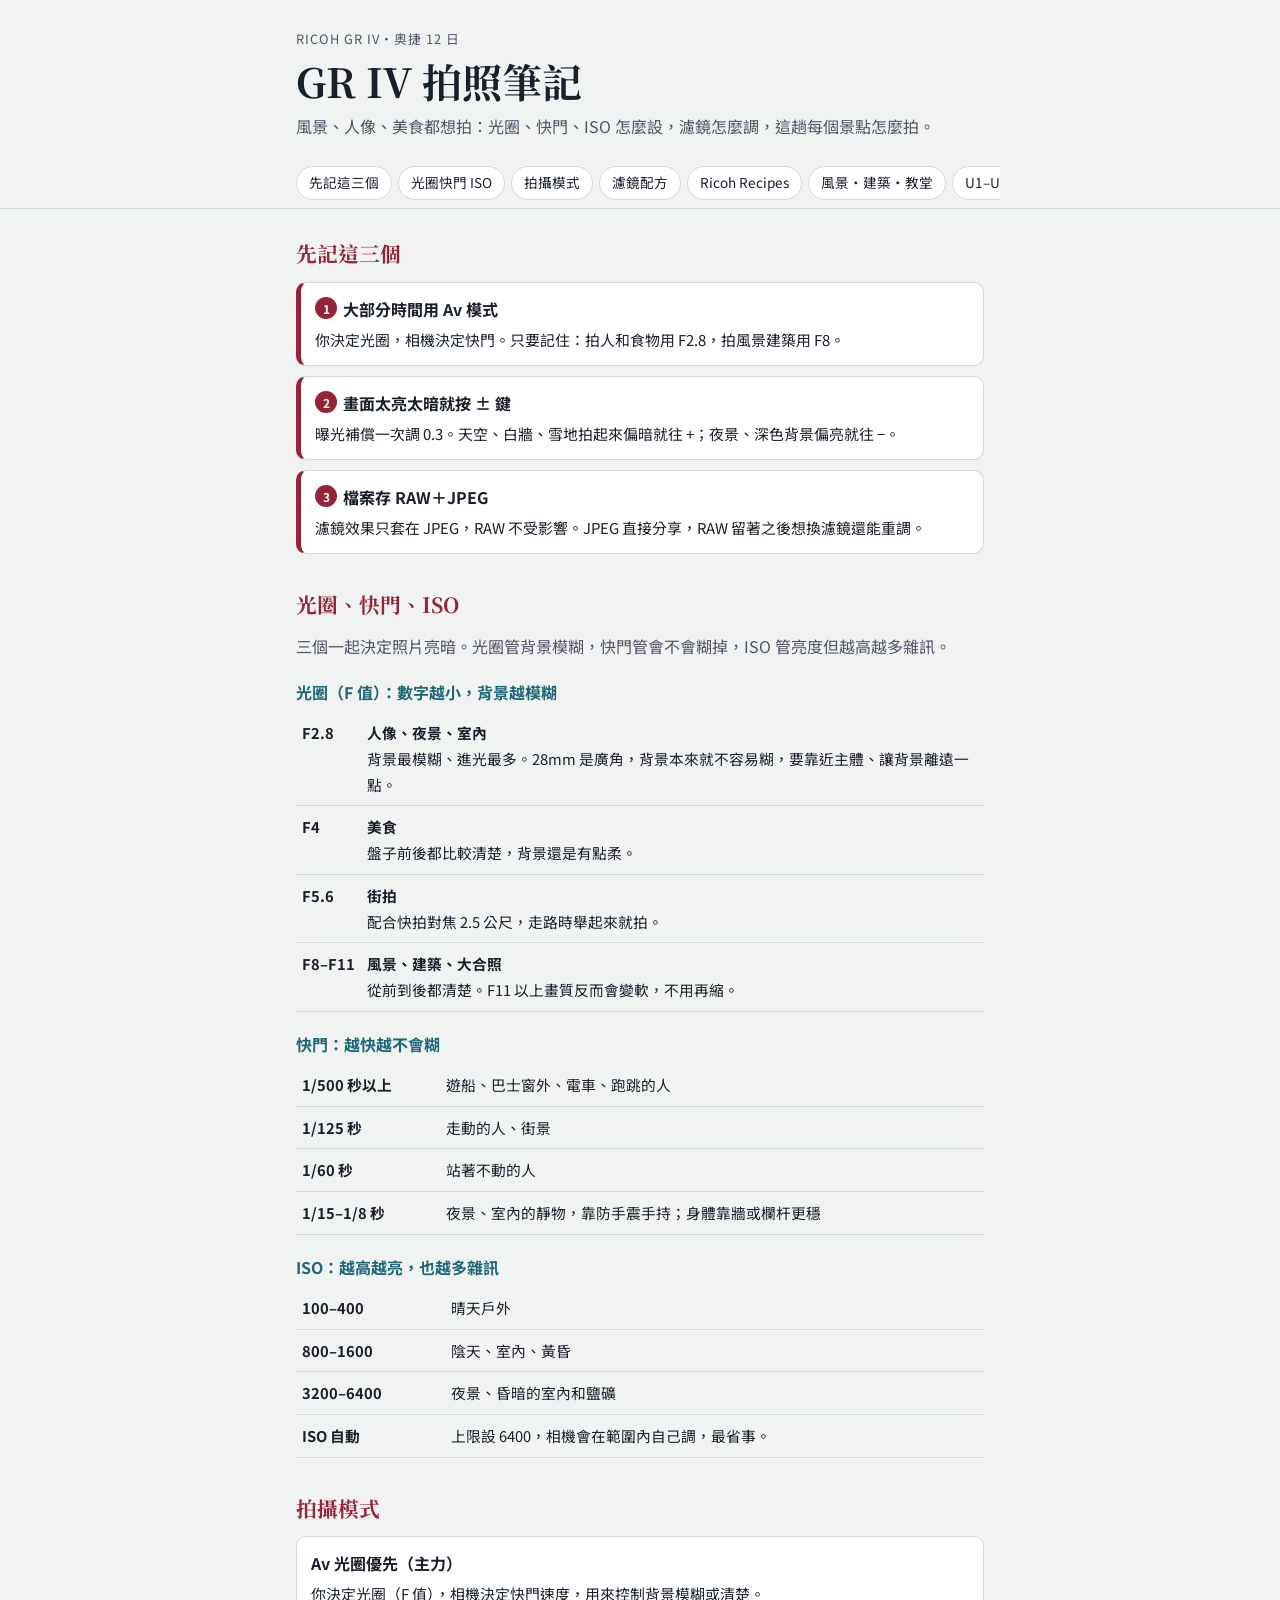
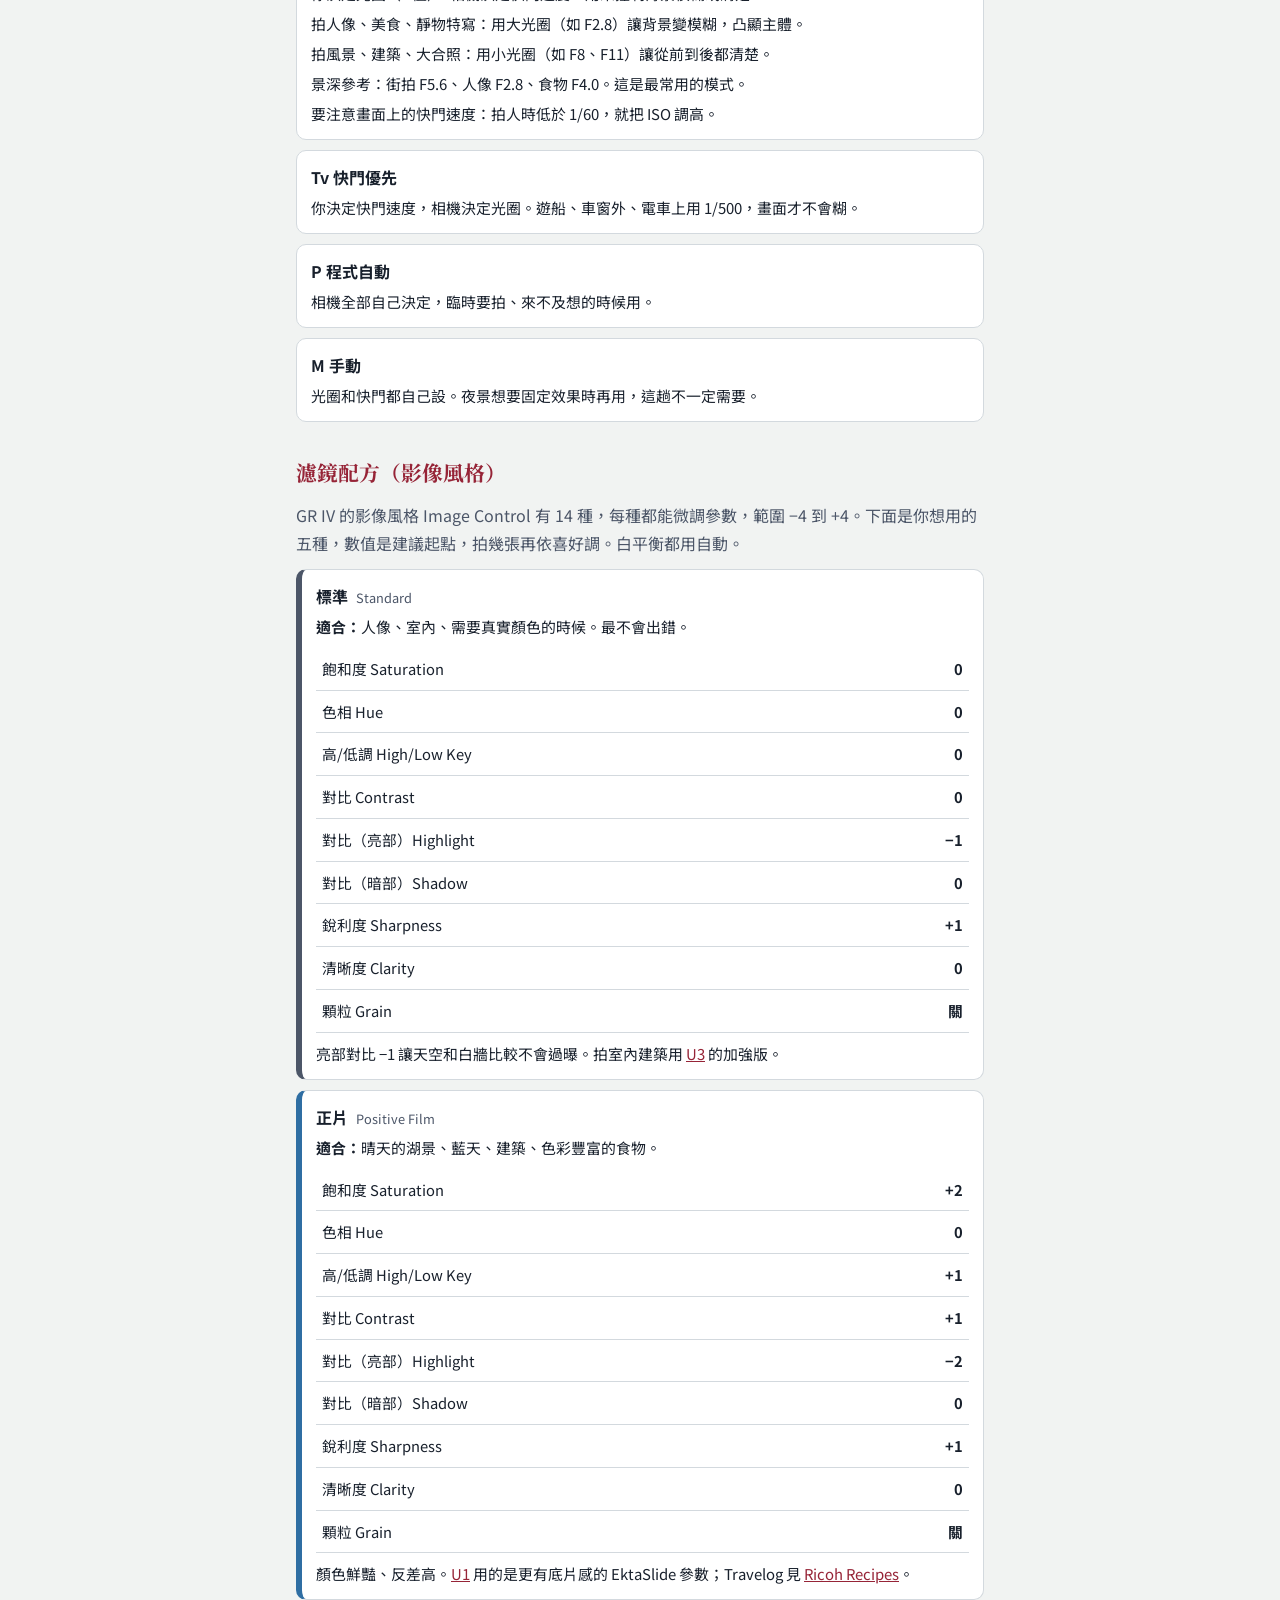
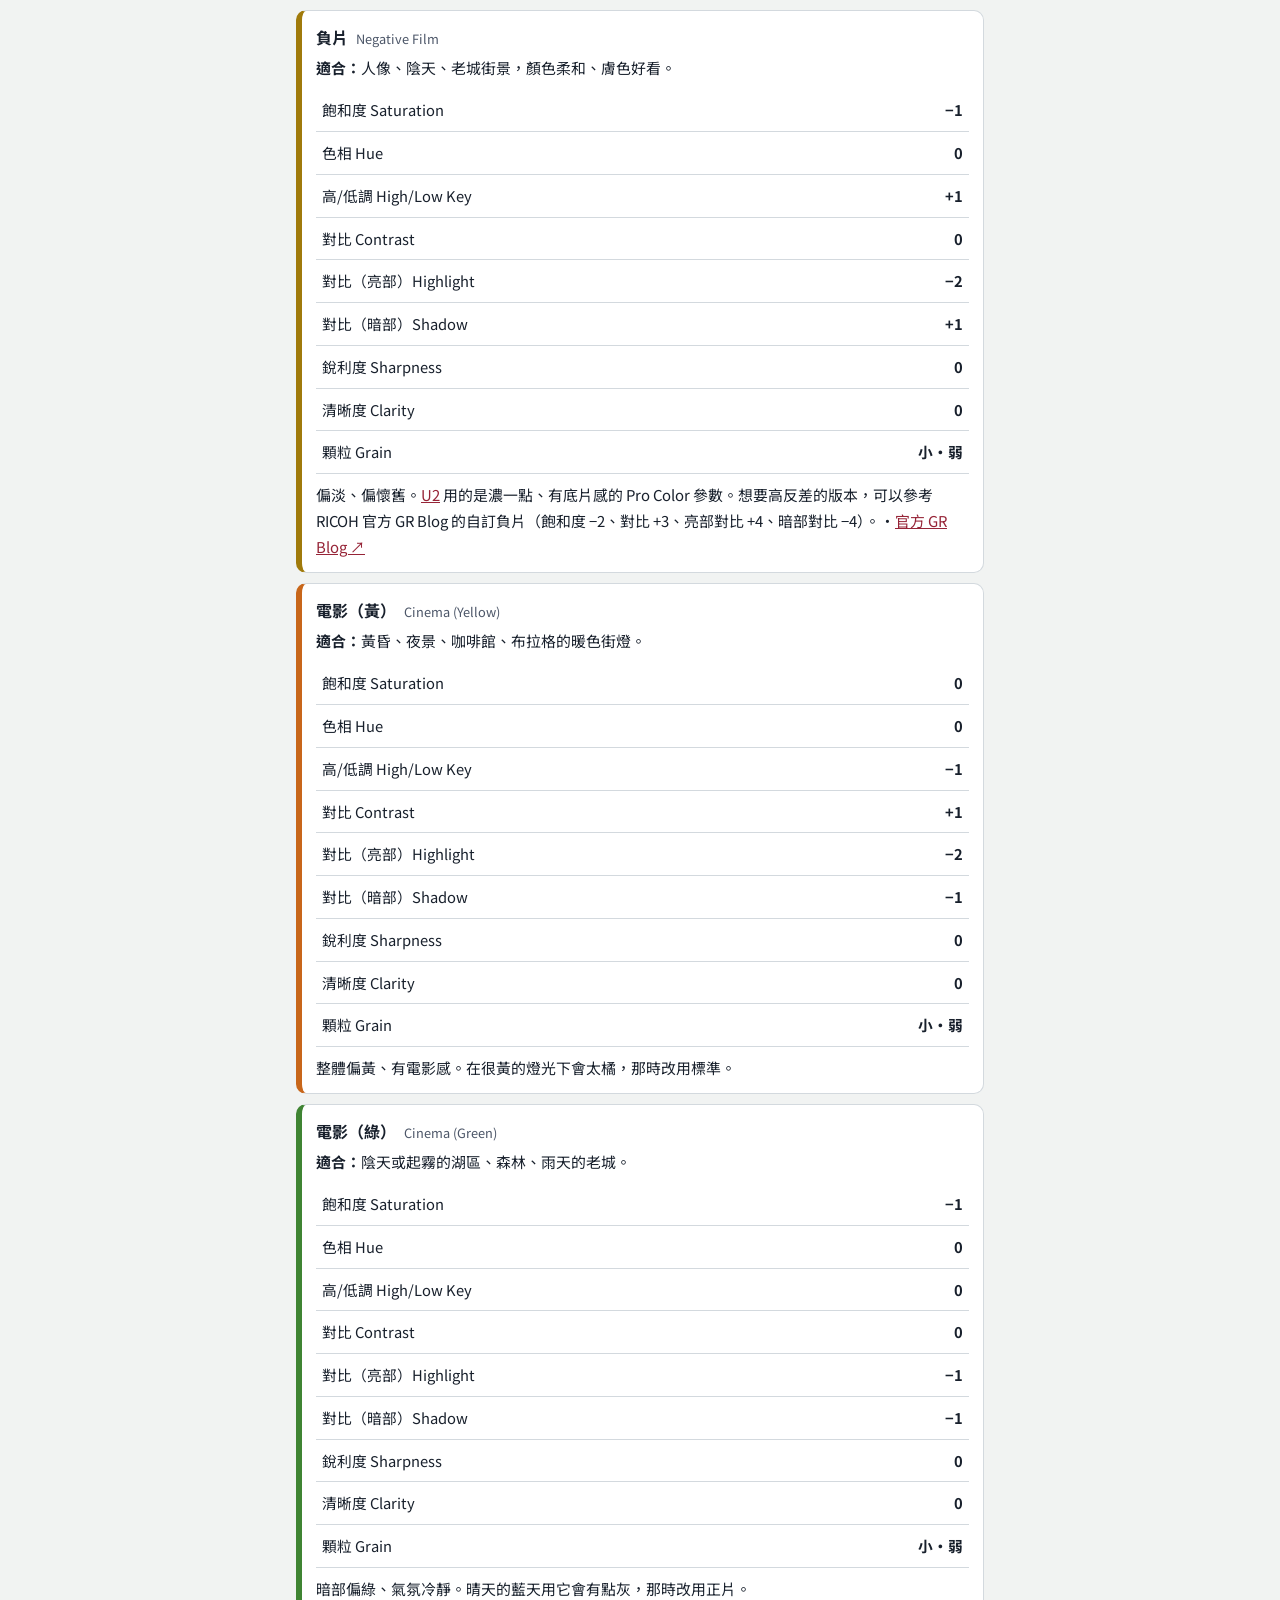
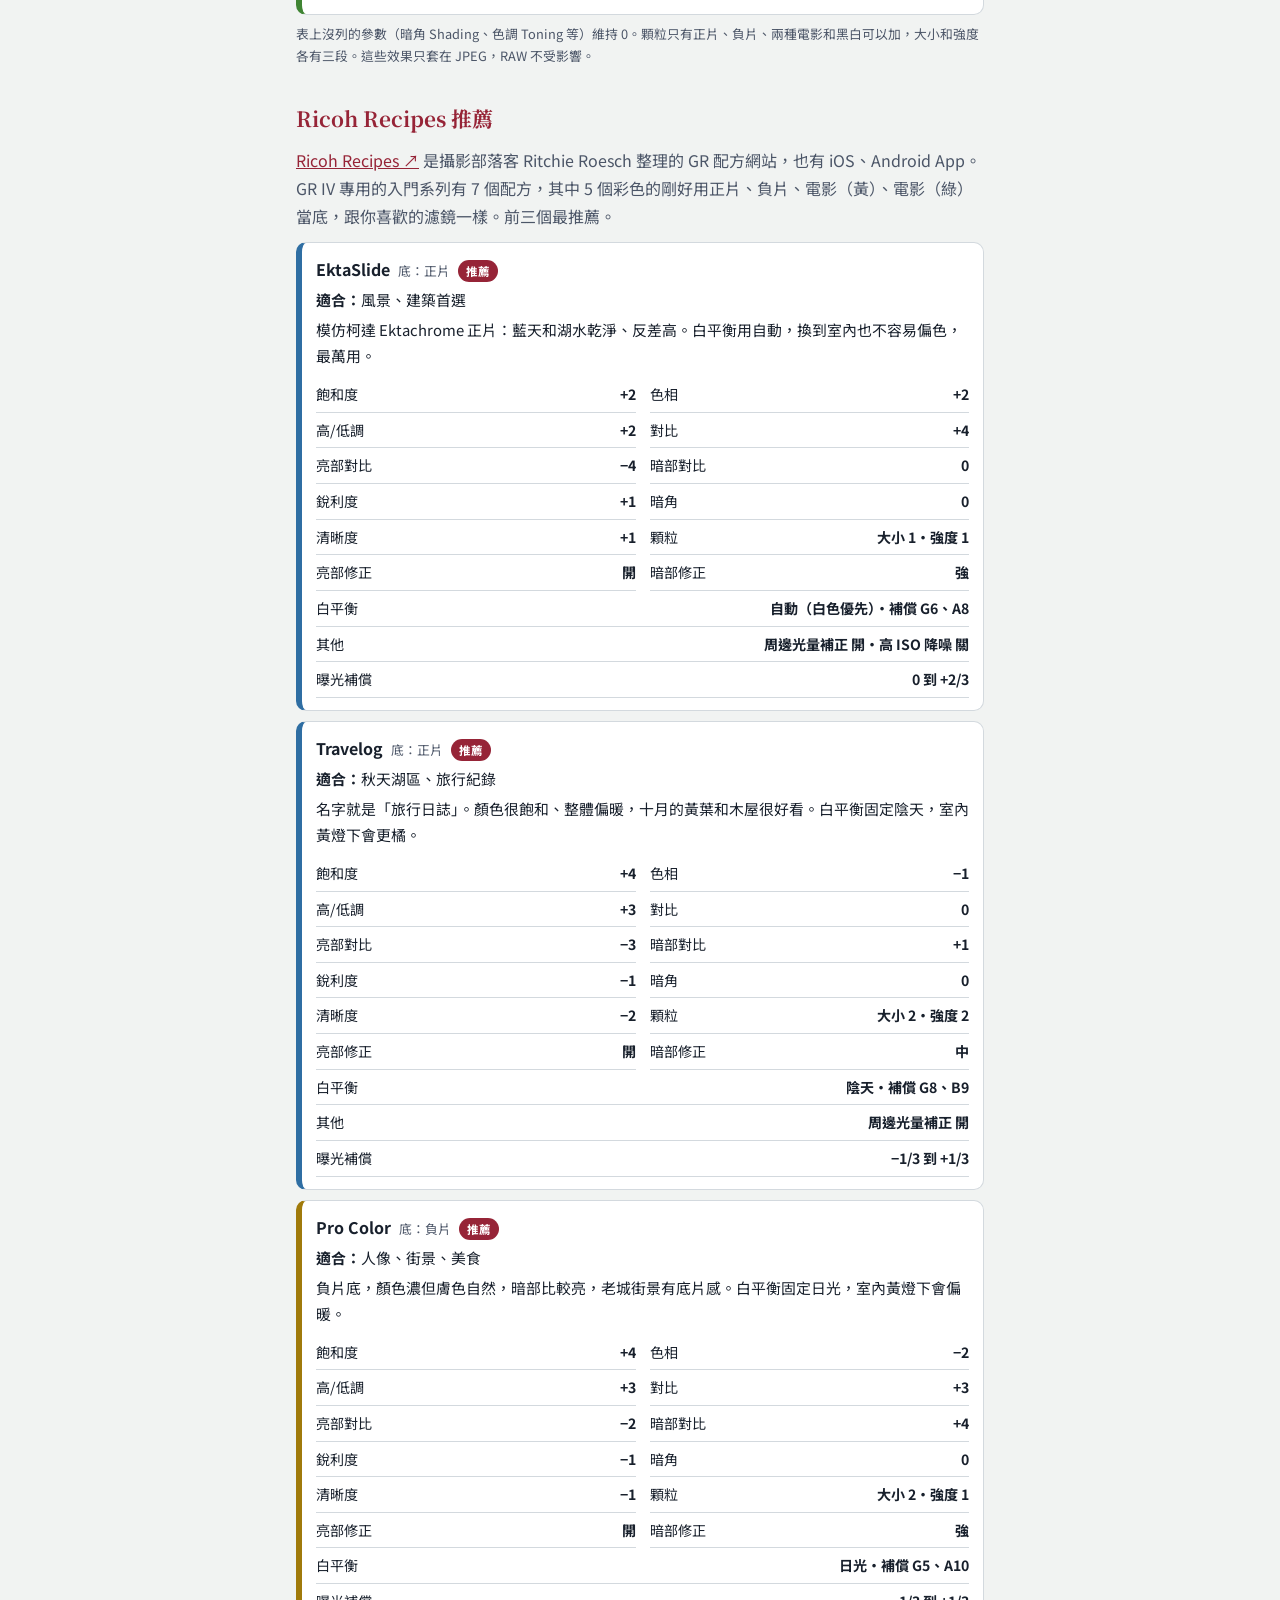
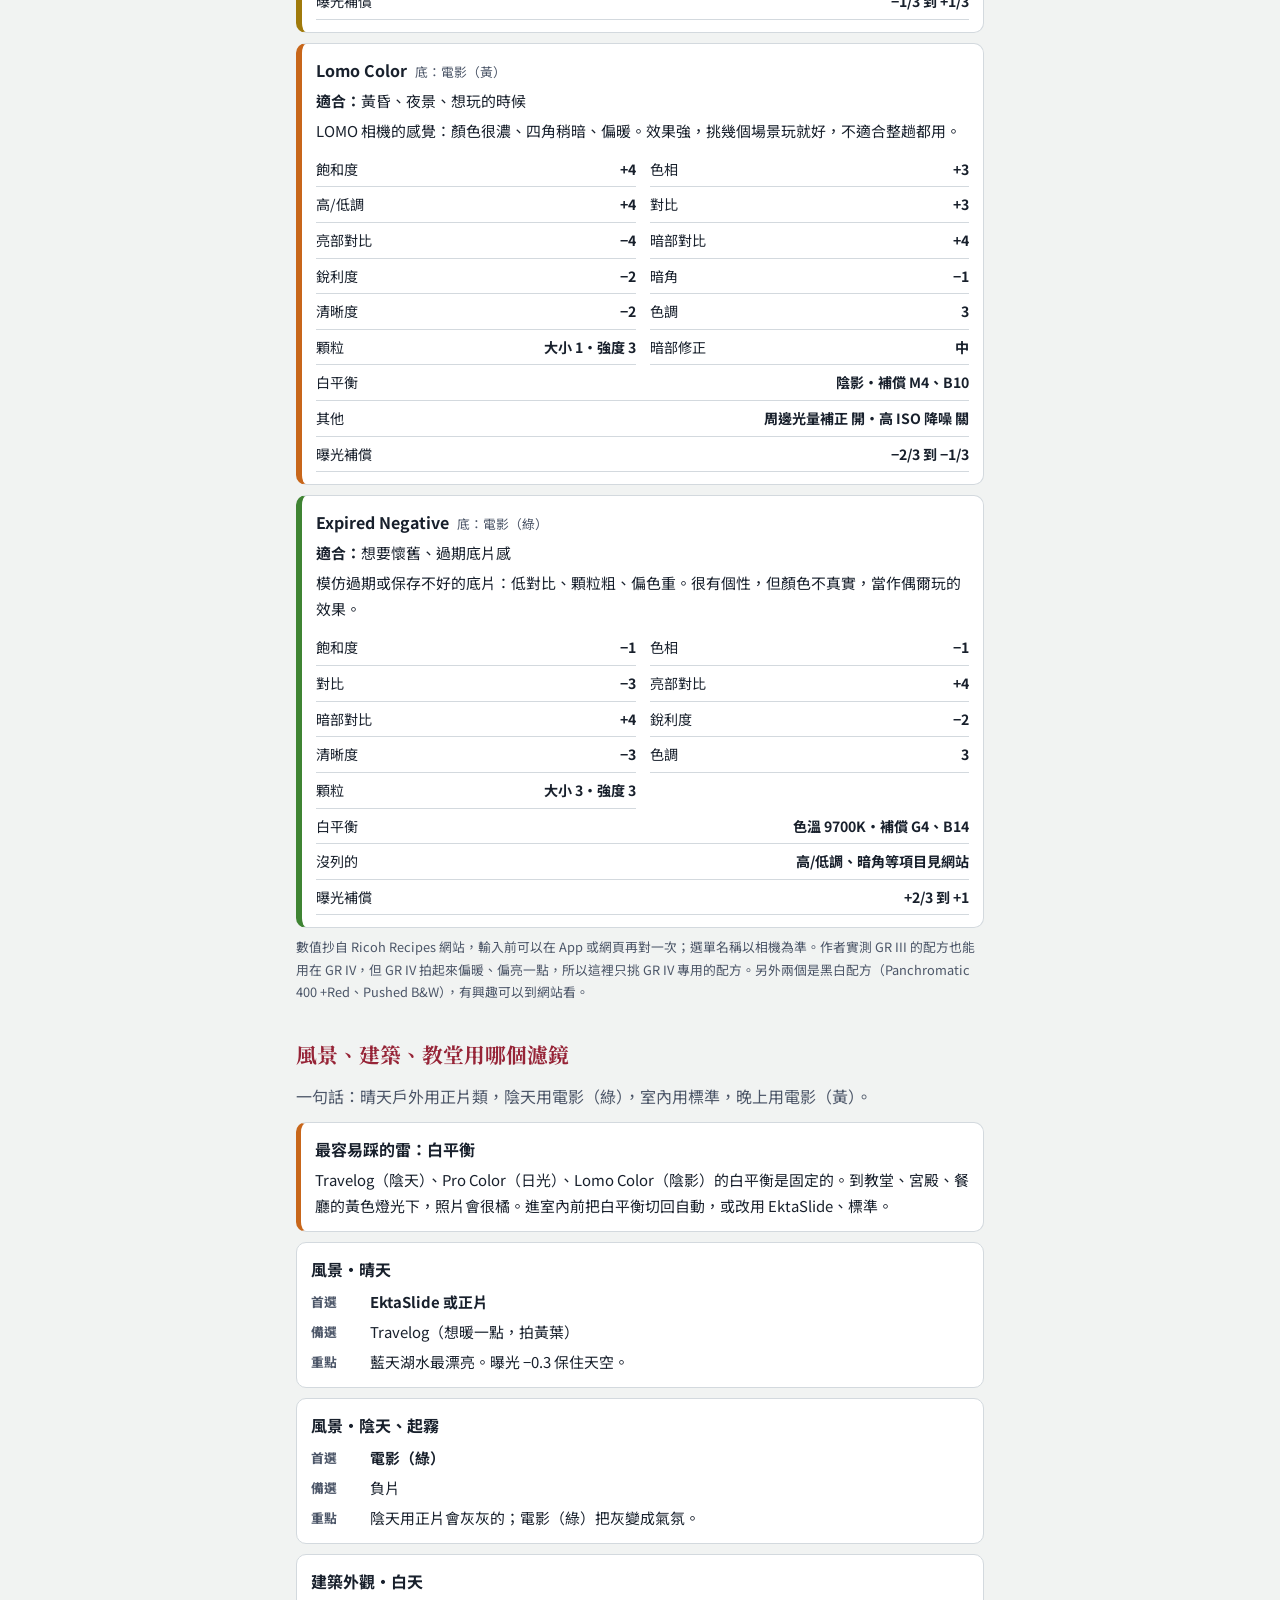
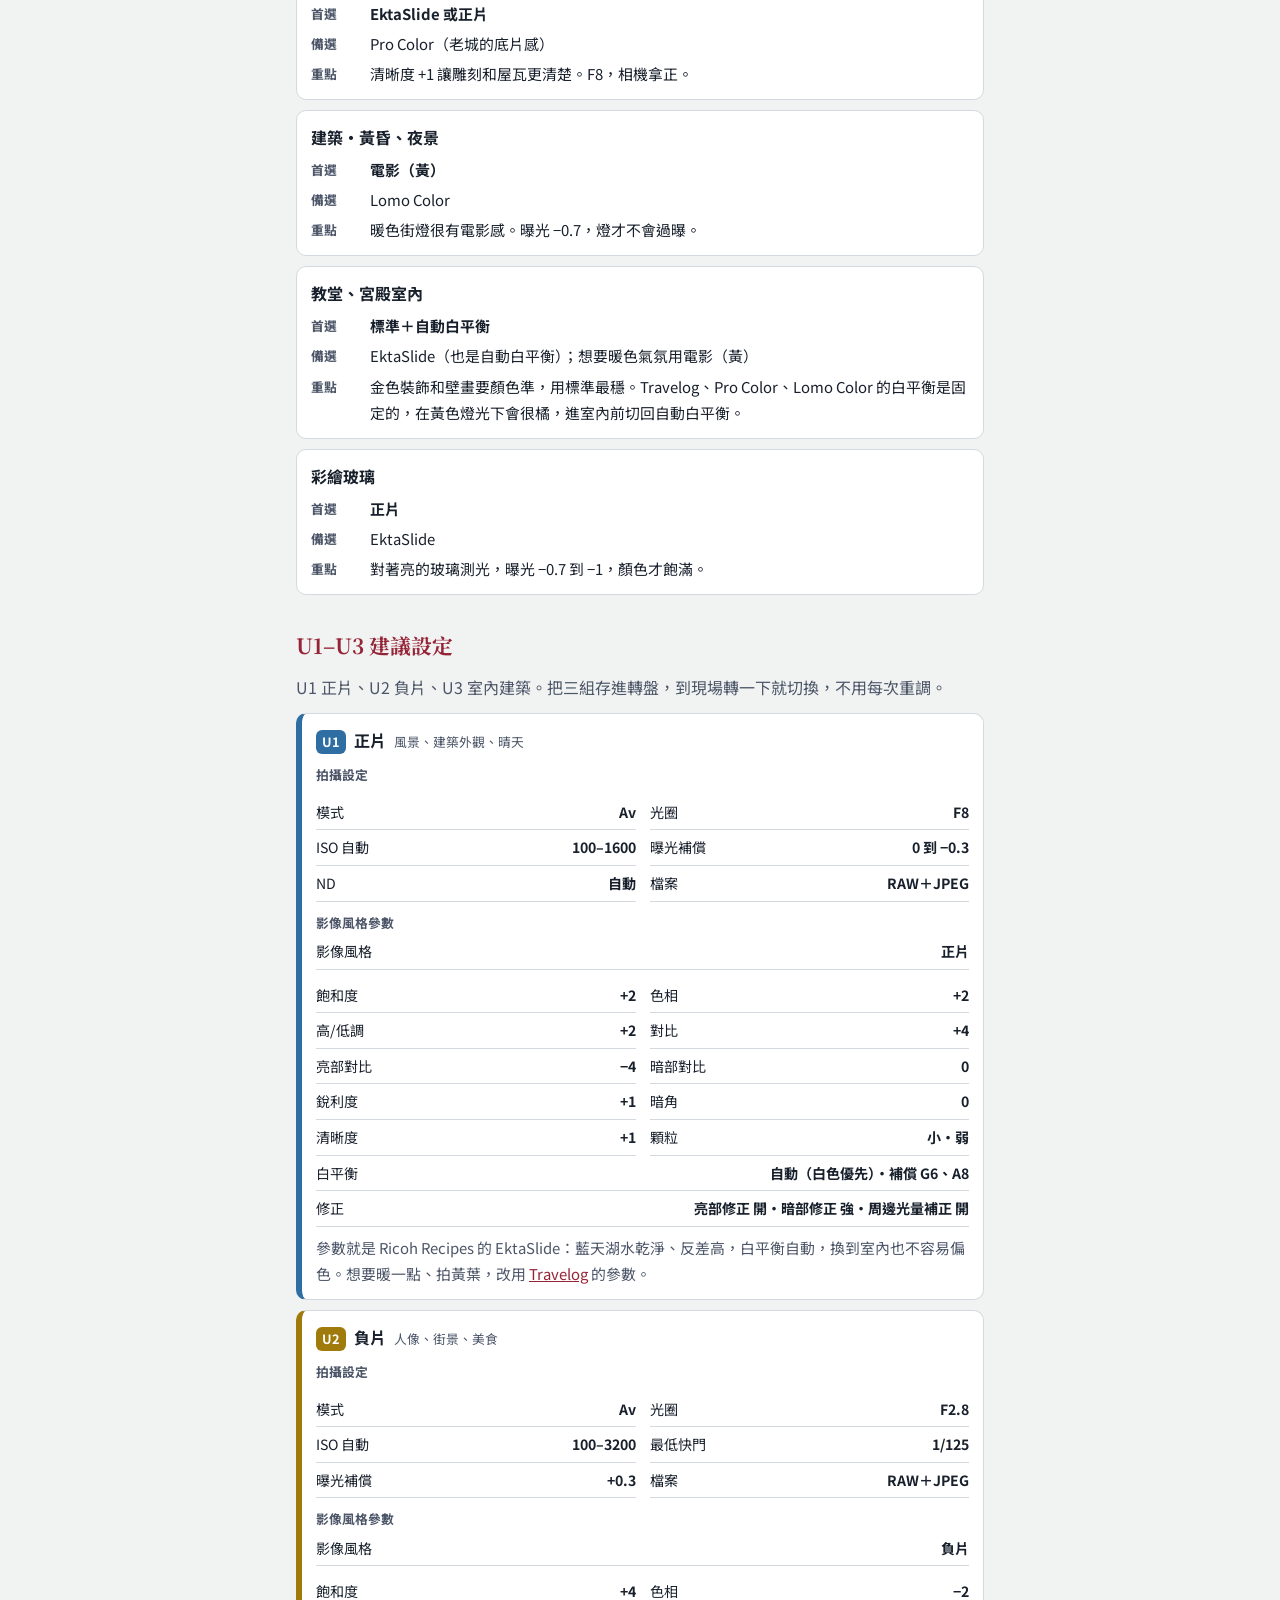
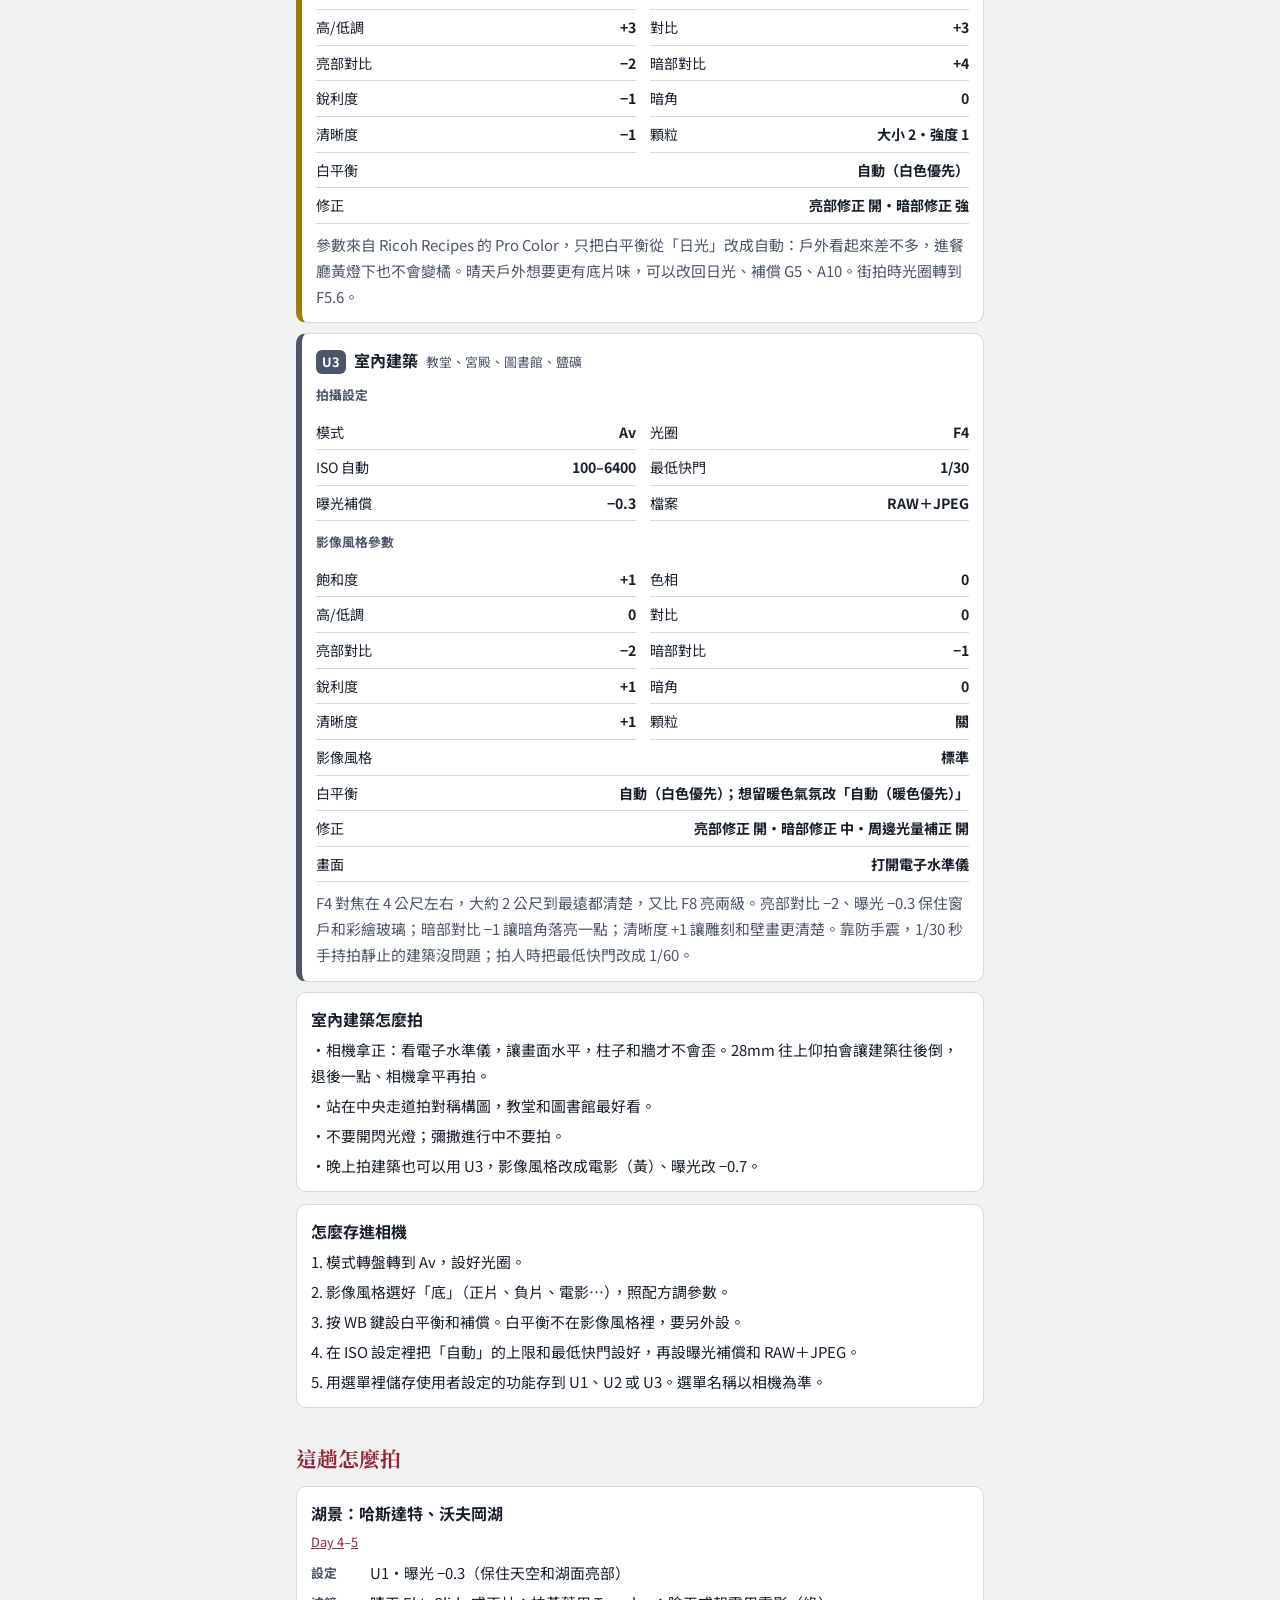
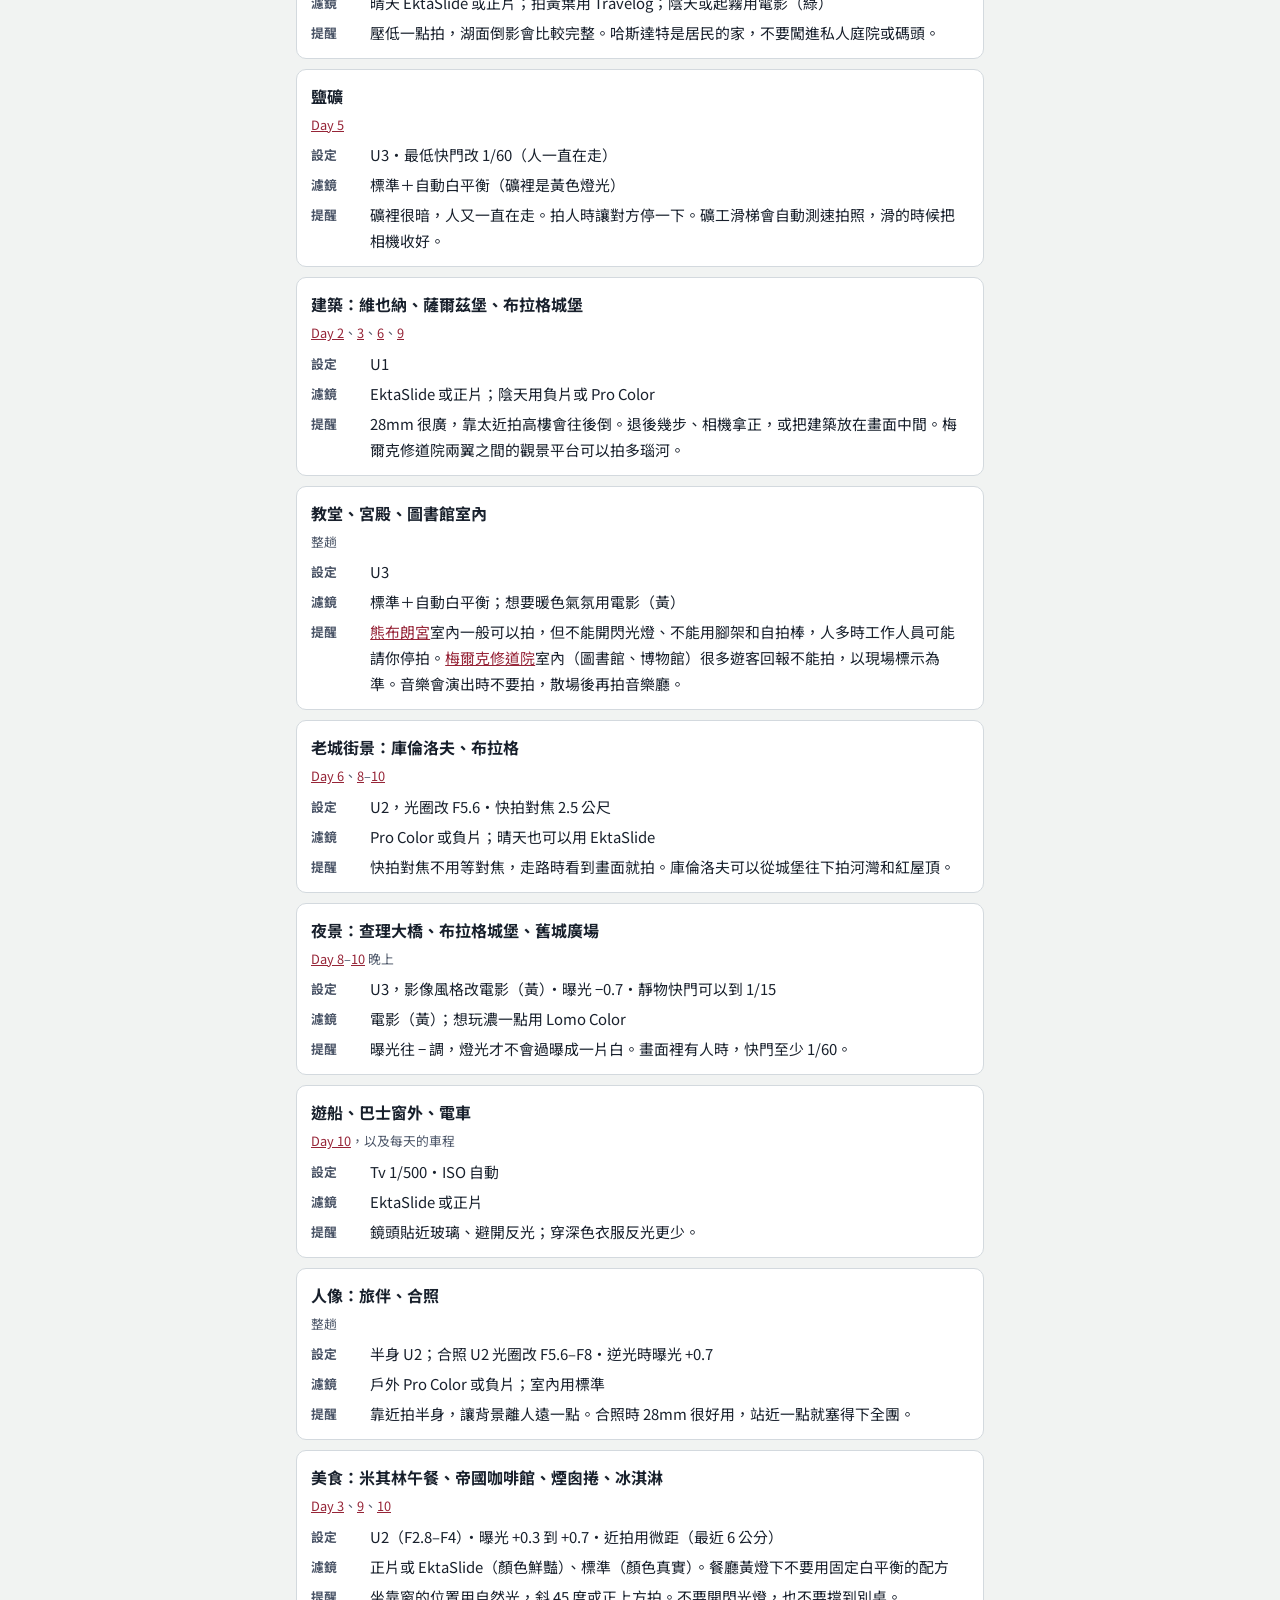
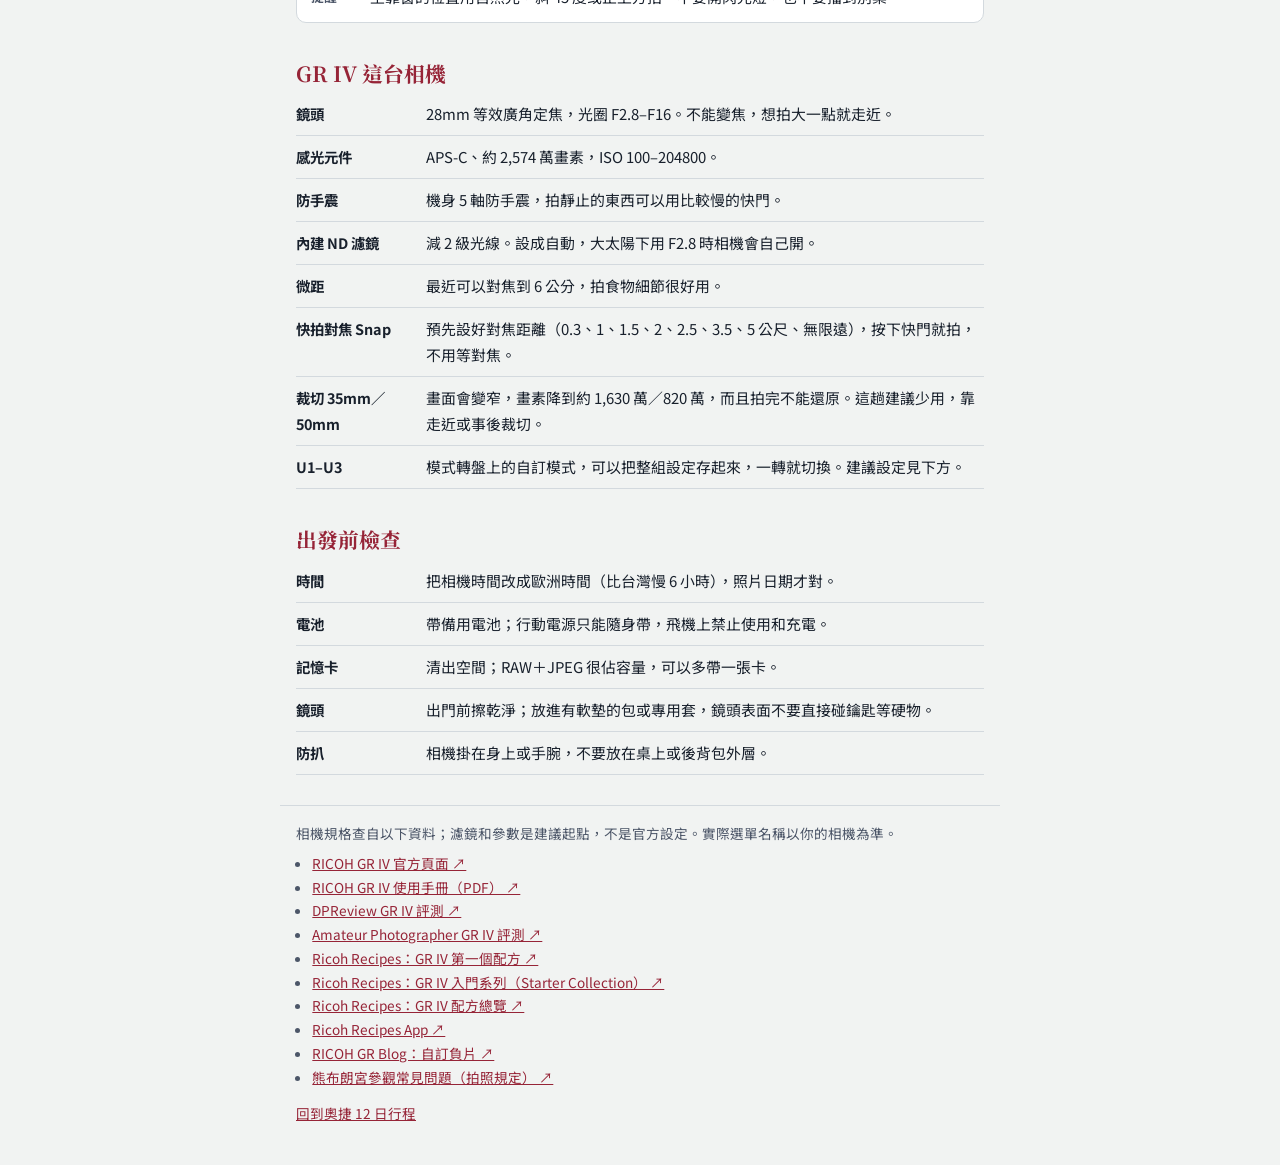
==== commit 1d970f5d: "GR4 改為 U1 正片、U2 負片、U3 室內建築；小提醒加用餐禮儀與台灣可以、這裡不行 GR4：U1–U3 改成完整參數卡（拍攝設定＋影像風格＋白平衡），U3 新增室內 建築設定與拍法，各場景的設" ====
--- a/GR4/index.html
+++ b/GR4/index.html
@@ -59,6 +59,8 @@
 .kv.wide{grid-template-columns:1fr;margin-top:0}
 .kv.wide span{flex:0 0 auto}
 .card.warn{border-left:5px solid #C8661A;margin-bottom:10px}
+.ukey{display:inline-grid;place-items:center;min-width:30px;height:24px;padding:0 6px;border-radius:6px;background:var(--rc);color:#fff;font-size:.8rem}
+h4.mini{font-size:.8rem;color:var(--ink2);margin:10px 0 0;font-weight:700}
 .pick{font-size:.72rem;font-weight:700;color:#fff;background:var(--accent);border-radius:99px;padding:1px 8px}
 .fine{font-size:.8rem;color:var(--ink2);margin-top:8px}
 .scene dl{margin:6px 0 0;display:grid;gap:4px}
@@ -71,6 +73,6 @@
 </style>
 </head>
 <body>
-<header class="top"><p class="eyebrow">RICOH GR IV・奧捷 12 日</p><h1>GR IV 拍照筆記</h1><p class="sub">風景、人像、美食都想拍：光圈、快門、ISO 怎麼設，濾鏡怎麼調，這趟每個景點怎麼拍。</p></header><nav class="toc" aria-label="目錄"><div class="in"><a href="#top3">先記這三個</a><a href="#basics">光圈快門 ISO</a><a href="#modes">拍攝模式</a><a href="#recipes">濾鏡配方</a><a href="#rr">Ricoh Recipes</a><a href="#which">風景・建築・教堂</a><a href="#umodes">U1–U3</a><a href="#scenes">這趟怎麼拍</a><a href="#camera">相機功能</a><a href="#check">出發前</a></div></nav><main class="wrap"><section id="top3"><h2>先記這三個</h2><div class="cards top3"><div class="card"><h3><span class="n">1</span>大部分時間用 Av 模式</h3><p>你決定光圈，相機決定快門。只要記住：拍人和食物用 F2.8，拍風景建築用 F8。</p></div><div class="card"><h3><span class="n">2</span>畫面太亮太暗就按 ± 鍵</h3><p>曝光補償一次調 0.3。天空、白牆、雪地拍起來偏暗就往 +；夜景、深色背景偏亮就往 −。</p></div><div class="card"><h3><span class="n">3</span>檔案存 RAW＋JPEG</h3><p>濾鏡效果只套在 JPEG，RAW 不受影響。JPEG 直接分享，RAW 留著之後想換濾鏡還能重調。</p></div></div></section><section id="basics"><h2>光圈、快門、ISO</h2><p class="lead">三個一起決定照片亮暗。光圈管背景模糊，快門管會不會糊掉，ISO 管亮度但越高越多雜訊。</p><h3 class="sub-h">光圈（F 值）：數字越小，背景越模糊</h3><table><tbody><tr><td class="k">F2.8</td><td><b>人像、夜景、室內</b><br>背景最模糊、進光最多。28mm 是廣角，背景本來就不容易糊，要靠近主體、讓背景離遠一點。</td></tr><tr><td class="k">F4</td><td><b>美食</b><br>盤子前後都比較清楚，背景還是有點柔。</td></tr><tr><td class="k">F5.6</td><td><b>街拍</b><br>配合快拍對焦 2.5 公尺，走路時舉起來就拍。</td></tr><tr><td class="k">F8–F11</td><td><b>風景、建築、大合照</b><br>從前到後都清楚。F11 以上畫質反而會變軟，不用再縮。</td></tr></tbody></table><h3 class="sub-h">快門：越快越不會糊</h3><table><tbody><tr><td class="k">1/500 秒以上</td><td>遊船、巴士窗外、電車、跑跳的人</td></tr><tr><td class="k">1/125 秒</td><td>走動的人、街景</td></tr><tr><td class="k">1/60 秒</td><td>站著不動的人</td></tr><tr><td class="k">1/15–1/8 秒</td><td>夜景、室內的靜物，靠防手震手持；身體靠牆或欄杆更穩</td></tr></tbody></table><h3 class="sub-h">ISO：越高越亮，也越多雜訊</h3><table><tbody><tr><td class="k">100–400</td><td>晴天戶外</td></tr><tr><td class="k">800–1600</td><td>陰天、室內、黃昏</td></tr><tr><td class="k">3200–6400</td><td>夜景、昏暗的室內和鹽礦</td></tr><tr><td class="k">ISO 自動</td><td>上限設 6400，相機會在範圍內自己調，最省事。</td></tr></tbody></table></section><section id="modes"><h2>拍攝模式</h2><div class="cards"><div class="card"><h3>Av 光圈優先（主力）</h3><p>你決定光圈（F 值），相機決定快門速度，用來控制背景模糊或清楚。</p><p>拍人像、美食、靜物特寫：用大光圈（如 F2.8）讓背景變模糊，凸顯主體。</p><p>拍風景、建築、大合照：用小光圈（如 F8、F11）讓從前到後都清楚。</p><p>景深參考：街拍 F5.6、人像 F2.8、食物 F4.0。這是最常用的模式。</p><p>要注意畫面上的快門速度：拍人時低於 1/60，就把 ISO 調高。</p></div><div class="card"><h3>Tv 快門優先</h3><p>你決定快門速度，相機決定光圈。遊船、車窗外、電車上用 1/500，畫面才不會糊。</p></div><div class="card"><h3>P 程式自動</h3><p>相機全部自己決定，臨時要拍、來不及想的時候用。</p></div><div class="card"><h3>M 手動</h3><p>光圈和快門都自己設。夜景想要固定效果時再用，這趟不一定需要。</p></div></div></section><section id="recipes"><h2>濾鏡配方（影像風格）</h2><p class="lead">GR IV 的影像風格 Image Control 有 14 種，每種都能微調參數，範圍 −4 到 +4。下面是你想用的五種，數值是建議起點，拍幾張再依喜好調。白平衡都用自動。</p><div class="cards"><div class="card recipe" style="--rc:#4C5668"><h3>標準<small>Standard</small></h3><p><b>適合：</b>人像、室內、需要真實顏色的時候。最不會出錯。</p><table><tbody><tr><td>飽和度 Saturation</td><td class="v">0</td></tr><tr><td>色相 Hue</td><td class="v">0</td></tr><tr><td>高/低調 High/Low Key</td><td class="v">0</td></tr><tr><td>對比 Contrast</td><td class="v">0</td></tr><tr><td>對比（亮部）Highlight</td><td class="v">−1</td></tr><tr><td>對比（暗部）Shadow</td><td class="v">0</td></tr><tr><td>銳利度 Sharpness</td><td class="v">+1</td></tr><tr><td>清晰度 Clarity</td><td class="v">0</td></tr><tr><td>顆粒 Grain</td><td class="v">關</td></tr></tbody></table><p>亮部對比 −1 讓天空和白牆比較不會過曝。</p></div><div class="card recipe" style="--rc:#2F6EA3"><h3>正片<small>Positive Film</small></h3><p><b>適合：</b>晴天的湖景、藍天、建築、色彩豐富的食物。</p><table><tbody><tr><td>飽和度 Saturation</td><td class="v">+2</td></tr><tr><td>色相 Hue</td><td class="v">0</td></tr><tr><td>高/低調 High/Low Key</td><td class="v">+1</td></tr><tr><td>對比 Contrast</td><td class="v">+1</td></tr><tr><td>對比（亮部）Highlight</td><td class="v">−2</td></tr><tr><td>對比（暗部）Shadow</td><td class="v">0</td></tr><tr><td>銳利度 Sharpness</td><td class="v">+1</td></tr><tr><td>清晰度 Clarity</td><td class="v">0</td></tr><tr><td>顆粒 Grain</td><td class="v">關</td></tr></tbody></table><p>顏色鮮豔、反差高。想要更有底片感，用下面 Ricoh Recipes 的 <a href="#rr">EktaSlide 或 Travelog</a>，一樣是正片底。</p></div><div class="card recipe" style="--rc:#A07A0B"><h3>負片<small>Negative Film</small></h3><p><b>適合：</b>人像、陰天、老城街景，顏色柔和、膚色好看。</p><table><tbody><tr><td>飽和度 Saturation</td><td class="v">−1</td></tr><tr><td>色相 Hue</td><td class="v">0</td></tr><tr><td>高/低調 High/Low Key</td><td class="v">+1</td></tr><tr><td>對比 Contrast</td><td class="v">0</td></tr><tr><td>對比（亮部）Highlight</td><td class="v">−2</td></tr><tr><td>對比（暗部）Shadow</td><td class="v">+1</td></tr><tr><td>銳利度 Sharpness</td><td class="v">0</td></tr><tr><td>清晰度 Clarity</td><td class="v">0</td></tr><tr><td>顆粒 Grain</td><td class="v">小・弱</td></tr></tbody></table><p>偏淡、偏懷舊。想要濃一點、有底片感，用下面的 <a href="#rr">Pro Color</a>。想要高反差的版本，可以參考 RICOH 官方 GR Blog 的自訂負片（飽和度 −2、對比 +3、亮部對比 +4、暗部對比 −4）。・<a href="https://www.grblog.jp/en/article/7151/" target="_blank" rel="noopener">官方 GR Blog ↗</a></p></div><div class="card recipe" style="--rc:#C8661A"><h3>電影（黃）<small>Cinema (Yellow)</small></h3><p><b>適合：</b>黃昏、夜景、咖啡館、布拉格的暖色街燈。</p><table><tbody><tr><td>飽和度 Saturation</td><td class="v">0</td></tr><tr><td>色相 Hue</td><td class="v">0</td></tr><tr><td>高/低調 High/Low Key</td><td class="v">−1</td></tr><tr><td>對比 Contrast</td><td class="v">+1</td></tr><tr><td>對比（亮部）Highlight</td><td class="v">−2</td></tr><tr><td>對比（暗部）Shadow</td><td class="v">−1</td></tr><tr><td>銳利度 Sharpness</td><td class="v">0</td></tr><tr><td>清晰度 Clarity</td><td class="v">0</td></tr><tr><td>顆粒 Grain</td><td class="v">小・弱</td></tr></tbody></table><p>整體偏黃、有電影感。在很黃的燈光下會太橘，那時改用標準。</p></div><div class="card recipe" style="--rc:#3F8433"><h3>電影（綠）<small>Cinema (Green)</small></h3><p><b>適合：</b>陰天或起霧的湖區、森林、雨天的老城。</p><table><tbody><tr><td>飽和度 Saturation</td><td class="v">−1</td></tr><tr><td>色相 Hue</td><td class="v">0</td></tr><tr><td>高/低調 High/Low Key</td><td class="v">0</td></tr><tr><td>對比 Contrast</td><td class="v">0</td></tr><tr><td>對比（亮部）Highlight</td><td class="v">−1</td></tr><tr><td>對比（暗部）Shadow</td><td class="v">−1</td></tr><tr><td>銳利度 Sharpness</td><td class="v">0</td></tr><tr><td>清晰度 Clarity</td><td class="v">0</td></tr><tr><td>顆粒 Grain</td><td class="v">小・弱</td></tr></tbody></table><p>暗部偏綠、氣氛冷靜。晴天的藍天用它會有點灰，那時改用正片。</p></div></div><p class="fine">表上沒列的參數（暗角 Shading、色調 Toning 等）維持 0。顆粒只有正片、負片、兩種電影和黑白可以加，大小和強度各有三段。這些效果只套在 JPEG，RAW 不受影響。</p></section><section id="rr"><h2>Ricoh Recipes 推薦</h2><p class="lead"><a href="https://ricohrecipes.com/ricoh-gr-iv-recipes/" target="_blank" rel="noopener">Ricoh Recipes ↗</a> 是攝影部落客 Ritchie Roesch 整理的 GR 配方網站，也有 iOS、Android App。GR IV 專用的入門系列有 7 個配方，其中 5 個彩色的剛好用正片、負片、電影（黃）、電影（綠）當底，跟你喜歡的濾鏡一樣。前三個最推薦。</p><div class="cards"><div class="card recipe" style="--rc:#2F6EA3"><h3>EktaSlide<small>底：正片</small><span class="pick">推薦</span></h3><p><b>適合：</b>風景、建築首選</p><p>模仿柯達 Ektachrome 正片：藍天和湖水乾淨、反差高。白平衡用自動，換到室內也不容易偏色，最萬用。</p><div class="kv"><div><span>飽和度</span><b>+2</b></div><div><span>色相</span><b>+2</b></div><div><span>高/低調</span><b>+2</b></div><div><span>對比</span><b>+4</b></div><div><span>亮部對比</span><b>−4</b></div><div><span>暗部對比</span><b>0</b></div><div><span>銳利度</span><b>+1</b></div><div><span>暗角</span><b>0</b></div><div><span>清晰度</span><b>+1</b></div><div><span>顆粒</span><b>大小 1・強度 1</b></div><div><span>亮部修正</span><b>開</b></div><div><span>暗部修正</span><b>強</b></div></div><div class="kv wide"><div><span>白平衡</span><b>自動（白色優先）・補償 G6、A8</b></div><div><span>其他</span><b>周邊光量補正 開・高 ISO 降噪 關</b></div><div><span>曝光補償</span><b>0 到 +2/3</b></div></div></div><div class="card recipe" style="--rc:#2F6EA3"><h3>Travelog<small>底：正片</small><span class="pick">推薦</span></h3><p><b>適合：</b>秋天湖區、旅行紀錄</p><p>名字就是「旅行日誌」。顏色很飽和、整體偏暖，十月的黃葉和木屋很好看。白平衡固定陰天，室內黃燈下會更橘。</p><div class="kv"><div><span>飽和度</span><b>+4</b></div><div><span>色相</span><b>−1</b></div><div><span>高/低調</span><b>+3</b></div><div><span>對比</span><b>0</b></div><div><span>亮部對比</span><b>−3</b></div><div><span>暗部對比</span><b>+1</b></div><div><span>銳利度</span><b>−1</b></div><div><span>暗角</span><b>0</b></div><div><span>清晰度</span><b>−2</b></div><div><span>顆粒</span><b>大小 2・強度 2</b></div><div><span>亮部修正</span><b>開</b></div><div><span>暗部修正</span><b>中</b></div></div><div class="kv wide"><div><span>白平衡</span><b>陰天・補償 G8、B9</b></div><div><span>其他</span><b>周邊光量補正 開</b></div><div><span>曝光補償</span><b>−1/3 到 +1/3</b></div></div></div><div class="card recipe" style="--rc:#A07A0B"><h3>Pro Color<small>底：負片</small><span class="pick">推薦</span></h3><p><b>適合：</b>人像、街景、美食</p><p>負片底，顏色濃但膚色自然，暗部比較亮，老城街景有底片感。白平衡固定日光，室內黃燈下會偏暖。</p><div class="kv"><div><span>飽和度</span><b>+4</b></div><div><span>色相</span><b>−2</b></div><div><span>高/低調</span><b>+3</b></div><div><span>對比</span><b>+3</b></div><div><span>亮部對比</span><b>−2</b></div><div><span>暗部對比</span><b>+4</b></div><div><span>銳利度</span><b>−1</b></div><div><span>暗角</span><b>0</b></div><div><span>清晰度</span><b>−1</b></div><div><span>顆粒</span><b>大小 2・強度 1</b></div><div><span>亮部修正</span><b>開</b></div><div><span>暗部修正</span><b>強</b></div></div><div class="kv wide"><div><span>白平衡</span><b>日光・補償 G5、A10</b></div><div><span>曝光補償</span><b>−1/3 到 +1/3</b></div></div></div><div class="card recipe" style="--rc:#C8661A"><h3>Lomo Color<small>底：電影（黃）</small></h3><p><b>適合：</b>黃昏、夜景、想玩的時候</p><p>LOMO 相機的感覺：顏色很濃、四角稍暗、偏暖。效果強，挑幾個場景玩就好，不適合整趟都用。</p><div class="kv"><div><span>飽和度</span><b>+4</b></div><div><span>色相</span><b>+3</b></div><div><span>高/低調</span><b>+4</b></div><div><span>對比</span><b>+3</b></div><div><span>亮部對比</span><b>−4</b></div><div><span>暗部對比</span><b>+4</b></div><div><span>銳利度</span><b>−2</b></div><div><span>暗角</span><b>−1</b></div><div><span>清晰度</span><b>−2</b></div><div><span>色調</span><b>3</b></div><div><span>顆粒</span><b>大小 1・強度 3</b></div><div><span>暗部修正</span><b>中</b></div></div><div class="kv wide"><div><span>白平衡</span><b>陰影・補償 M4、B10</b></div><div><span>其他</span><b>周邊光量補正 開・高 ISO 降噪 關</b></div><div><span>曝光補償</span><b>−2/3 到 −1/3</b></div></div></div><div class="card recipe" style="--rc:#3F8433"><h3>Expired Negative<small>底：電影（綠）</small></h3><p><b>適合：</b>想要懷舊、過期底片感</p><p>模仿過期或保存不好的底片：低對比、顆粒粗、偏色重。很有個性，但顏色不真實，當作偶爾玩的效果。</p><div class="kv"><div><span>飽和度</span><b>−1</b></div><div><span>色相</span><b>−1</b></div><div><span>對比</span><b>−3</b></div><div><span>亮部對比</span><b>+4</b></div><div><span>暗部對比</span><b>+4</b></div><div><span>銳利度</span><b>−2</b></div><div><span>清晰度</span><b>−3</b></div><div><span>色調</span><b>3</b></div><div><span>顆粒</span><b>大小 3・強度 3</b></div></div><div class="kv wide"><div><span>白平衡</span><b>色溫 9700K・補償 G4、B14</b></div><div><span>沒列的</span><b>高/低調、暗角等項目見網站</b></div><div><span>曝光補償</span><b>+2/3 到 +1</b></div></div></div></div><p class="fine">數值抄自 Ricoh Recipes 網站，輸入前可以在 App 或網頁再對一次；選單名稱以相機為準。作者實測 GR III 的配方也能用在 GR IV，但 GR IV 拍起來偏暖、偏亮一點，所以這裡只挑 GR IV 專用的配方。另外兩個是黑白配方（Panchromatic 400 +Red、Pushed B&W），有興趣可以到網站看。</p></section><section id="which"><h2>風景、建築、教堂用哪個濾鏡</h2><p class="lead">一句話：晴天戶外用正片類，陰天用電影（綠），室內用標準，晚上用電影（黃）。</p><div class="card warn"><h3>最容易踩的雷：白平衡</h3><p>Travelog（陰天）、Pro Color（日光）、Lomo Color（陰影）的白平衡是固定的。到教堂、宮殿、餐廳的黃色燈光下，照片會很橘。進室內前把白平衡切回自動，或改用 EktaSlide、標準。</p></div><div class="cards"><div class="card scene"><h3>風景・晴天</h3><dl><div><dt>首選</dt><dd><b>EktaSlide 或正片</b></dd></div><div><dt>備選</dt><dd>Travelog（想暖一點，拍黃葉）</dd></div><div><dt>重點</dt><dd>藍天湖水最漂亮。曝光 −0.3 保住天空。</dd></div></dl></div><div class="card scene"><h3>風景・陰天、起霧</h3><dl><div><dt>首選</dt><dd><b>電影（綠）</b></dd></div><div><dt>備選</dt><dd>負片</dd></div><div><dt>重點</dt><dd>陰天用正片會灰灰的；電影（綠）把灰變成氣氛。</dd></div></dl></div><div class="card scene"><h3>建築外觀・白天</h3><dl><div><dt>首選</dt><dd><b>EktaSlide 或正片</b></dd></div><div><dt>備選</dt><dd>Pro Color（老城的底片感）</dd></div><div><dt>重點</dt><dd>清晰度 +1 讓雕刻和屋瓦更清楚。F8，相機拿正。</dd></div></dl></div><div class="card scene"><h3>建築・黃昏、夜景</h3><dl><div><dt>首選</dt><dd><b>電影（黃）</b></dd></div><div><dt>備選</dt><dd>Lomo Color</dd></div><div><dt>重點</dt><dd>暖色街燈很有電影感。曝光 −0.7，燈才不會過曝。</dd></div></dl></div><div class="card scene"><h3>教堂、宮殿室內</h3><dl><div><dt>首選</dt><dd><b>標準＋自動白平衡</b></dd></div><div><dt>備選</dt><dd>EktaSlide（也是自動白平衡）；想要暖色氣氛用電影（黃）</dd></div><div><dt>重點</dt><dd>金色裝飾和壁畫要顏色準，用標準最穩。Travelog、Pro Color、Lomo Color 的白平衡是固定的，在黃色燈光下會很橘，進室內前切回自動白平衡。</dd></div></dl></div><div class="card scene"><h3>彩繪玻璃</h3><dl><div><dt>首選</dt><dd><b>正片</b></dd></div><div><dt>備選</dt><dd>EktaSlide</dd></div><div><dt>重點</dt><dd>對著亮的玻璃測光，曝光 −0.7 到 −1，顏色才飽滿。</dd></div></dl></div></div></section><section id="umodes"><h2>U1–U3 建議設定</h2><p class="lead">把最常用的三組存進 U1–U3，到現場轉一下轉盤就切換，不用每次重調。</p><dl class="facts"><div><dt>U1 風景建築</dt><dd>Av・F8・ISO 自動（上限 1600）・曝光 0 到 −0.3・EktaSlide（自動白平衡）・RAW＋JPEG・ND 自動</dd></div><div><dt>U2 人像街景</dt><dd>Av・F2.8・ISO 自動（上限 3200）・曝光 +0.3・Pro Color（白平衡日光）・RAW＋JPEG・ND 自動。進餐廳或室內黃燈下，白平衡改自動，或改用負片</dd></div><div><dt>U3 夜景室內</dt><dd>Av・F2.8・ISO 自動（上限 6400）・曝光 −0.3 到 −0.7・電影（黃）・自動白平衡・RAW＋JPEG</dd></div></dl><p class="fine">不想用 Ricoh Recipes 的話，U1 換成上面的正片、U2 換成負片，其他設定一樣。</p><div class="card" style="margin-top:12px"><h3>怎麼存進相機</h3><p>1. 模式轉盤轉到 Av，設好光圈。</p><p>2. 影像風格選好「底」（正片、負片、電影…），照配方調參數。</p><p>3. 按 WB 鍵設白平衡和補償。白平衡不在影像風格裡，要另外設。</p><p>4. 設好 ISO 上限、曝光補償、RAW＋JPEG，再用選單裡儲存使用者設定的功能存到 U1、U2 或 U3。選單名稱以相機為準。</p></div></section><section id="scenes"><h2>這趟怎麼拍</h2><div class="cards"><div class="card scene"><h3>湖景：哈斯達特、沃夫岡湖</h3><p class="when"><a href="../#d4">Day 4</a>–<a href="../#d5">5</a></p><dl><div><dt>設定</dt><dd>Av F8・ISO 100–400・曝光 −0.3（保住天空和湖面亮部）</dd></div><div><dt>濾鏡</dt><dd>晴天 EktaSlide 或正片；拍黃葉用 Travelog；陰天或起霧用電影（綠）</dd></div><div><dt>提醒</dt><dd>壓低一點拍，湖面倒影會比較完整。哈斯達特是居民的家，不要闖進私人庭院或碼頭。</dd></div></dl></div><div class="card scene"><h3>鹽礦</h3><p class="when"><a href="../#d5">Day 5</a></p><dl><div><dt>設定</dt><dd>Av F2.8・ISO 自動（上限 6400）・快門至少 1/60</dd></div><div><dt>濾鏡</dt><dd>標準＋自動白平衡（礦裡是黃色燈光）</dd></div><div><dt>提醒</dt><dd>礦裡很暗，人又一直在走。拍人時讓對方停一下。礦工滑梯會自動測速拍照，滑的時候把相機收好。</dd></div></dl></div><div class="card scene"><h3>建築：維也納、薩爾茲堡、布拉格城堡</h3><p class="when"><a href="../#d2">Day 2</a>、<a href="../#d3">3</a>、<a href="../#d6">6</a>、<a href="../#d9">9</a></p><dl><div><dt>設定</dt><dd>Av F8・ISO 100–400</dd></div><div><dt>濾鏡</dt><dd>EktaSlide 或正片；陰天用負片或 Pro Color</dd></div><div><dt>提醒</dt><dd>28mm 很廣，靠太近拍高樓會往後倒。退後幾步、相機拿正，或把建築放在畫面中間。梅爾克修道院兩翼之間的觀景平台可以拍多瑙河。</dd></div></dl></div><div class="card scene"><h3>教堂、宮殿、圖書館室內</h3><p class="when">整趟</p><dl><div><dt>設定</dt><dd>Av F2.8・ISO 1600–3200・曝光 0</dd></div><div><dt>濾鏡</dt><dd>標準＋自動白平衡；想要暖色氣氛用電影（黃）</dd></div><div><dt>提醒</dt><dd><a href="../#d3">熊布朗宮</a>室內一般可以拍，但不能開閃光燈、不能用腳架和自拍棒，人多時工作人員可能請你停拍。<a href="../#d2">梅爾克修道院</a>室內（圖書館、博物館）很多遊客回報不能拍，以現場標示為準。音樂會演出時不要拍，散場後再拍音樂廳。</dd></div></dl></div><div class="card scene"><h3>老城街景：庫倫洛夫、布拉格</h3><p class="when"><a href="../#d6">Day 6</a>、<a href="../#d8">8</a>–<a href="../#d10">10</a></p><dl><div><dt>設定</dt><dd>Av F5.6・快拍對焦 2.5 公尺</dd></div><div><dt>濾鏡</dt><dd>Pro Color 或負片；晴天也可以用 EktaSlide</dd></div><div><dt>提醒</dt><dd>快拍對焦不用等對焦，走路時看到畫面就拍。庫倫洛夫可以從城堡往下拍河灣和紅屋頂。</dd></div></dl></div><div class="card scene"><h3>夜景：查理大橋、布拉格城堡、舊城廣場</h3><p class="when"><a href="../#d8">Day 8</a>–<a href="../#d10">10</a> 晚上</p><dl><div><dt>設定</dt><dd>Av F2.8・ISO 1600–3200・曝光 −0.7・靜物快門 1/15 左右</dd></div><div><dt>濾鏡</dt><dd>電影（黃）；想玩濃一點用 Lomo Color</dd></div><div><dt>提醒</dt><dd>曝光往 − 調，燈光才不會過曝成一片白。畫面裡有人時，快門至少 1/60。</dd></div></dl></div><div class="card scene"><h3>遊船、巴士窗外、電車</h3><p class="when"><a href="../#d10">Day 10</a>，以及每天的車程</p><dl><div><dt>設定</dt><dd>Tv 1/500・ISO 自動</dd></div><div><dt>濾鏡</dt><dd>EktaSlide 或正片</dd></div><div><dt>提醒</dt><dd>鏡頭貼近玻璃、避開反光；穿深色衣服反光更少。</dd></div></dl></div><div class="card scene"><h3>人像：旅伴、合照</h3><p class="when">整趟</p><dl><div><dt>設定</dt><dd>半身 Av F2.8；合照 Av F5.6–F8・逆光時曝光 +0.7</dd></div><div><dt>濾鏡</dt><dd>戶外 Pro Color 或負片；室內用標準</dd></div><div><dt>提醒</dt><dd>靠近拍半身，讓背景離人遠一點。合照時 28mm 很好用，站近一點就塞得下全團。</dd></div></dl></div><div class="card scene"><h3>美食：米其林午餐、帝國咖啡館、煙囪捲、冰淇淋</h3><p class="when"><a href="../#d3">Day 3</a>、<a href="../#d9">9</a>、<a href="../#d10">10</a></p><dl><div><dt>設定</dt><dd>Av F2.8–F4・曝光 +0.3 到 +0.7・近拍用微距（最近 6 公分）</dd></div><div><dt>濾鏡</dt><dd>正片或 EktaSlide（顏色鮮豔）、標準（顏色真實）。餐廳黃燈下不要用固定白平衡的配方</dd></div><div><dt>提醒</dt><dd>坐靠窗的位置用自然光，斜 45 度或正上方拍。不要開閃光燈，也不要擋到別桌。</dd></div></dl></div></div></section><section id="camera"><h2>GR IV 這台相機</h2><dl class="facts"><div><dt>鏡頭</dt><dd>28mm 等效廣角定焦，光圈 F2.8–F16。不能變焦，想拍大一點就走近。</dd></div><div><dt>感光元件</dt><dd>APS-C、約 2,574 萬畫素，ISO 100–204800。</dd></div><div><dt>防手震</dt><dd>機身 5 軸防手震，拍靜止的東西可以用比較慢的快門。</dd></div><div><dt>內建 ND 濾鏡</dt><dd>減 2 級光線。設成自動，大太陽下用 F2.8 時相機會自己開。</dd></div><div><dt>微距</dt><dd>最近可以對焦到 6 公分，拍食物細節很好用。</dd></div><div><dt>快拍對焦 Snap</dt><dd>預先設好對焦距離（0.3、1、1.5、2、2.5、3.5、5 公尺、無限遠），按下快門就拍，不用等對焦。</dd></div><div><dt>裁切 35mm／50mm</dt><dd>畫面會變窄，畫素降到約 1,630 萬／820 萬，而且拍完不能還原。這趟建議少用，靠走近或事後裁切。</dd></div><div><dt>U1–U3</dt><dd>模式轉盤上的自訂模式，可以把整組設定存起來，一轉就切換。建議設定見下方。</dd></div></dl></section><section id="check"><h2>出發前檢查</h2><dl class="facts"><div><dt>時間</dt><dd>把相機時間改成歐洲時間（比台灣慢 6 小時），照片日期才對。</dd></div><div><dt>電池</dt><dd>帶備用電池；行動電源只能隨身帶，飛機上禁止使用和充電。</dd></div><div><dt>記憶卡</dt><dd>清出空間；RAW＋JPEG 很佔容量，可以多帶一張卡。</dd></div><div><dt>鏡頭</dt><dd>出門前擦乾淨；放進有軟墊的包或專用套，鏡頭表面不要直接碰鑰匙等硬物。</dd></div><div><dt>防扒</dt><dd>相機掛在身上或手腕，不要放在桌上或後背包外層。</dd></div></dl></section></main><footer><p>相機規格查自以下資料；濾鏡和參數是建議起點，不是官方設定。實際選單名稱以你的相機為準。</p><ul><li><a href="https://us.ricoh-imaging.com/product/gr-iv/" target="_blank" rel="noopener">RICOH GR IV 官方頁面 ↗</a></li><li><a href="https://www.ricoh-imaging.co.jp/resources/english/support/man-pdf/gr-4_en.pdf" target="_blank" rel="noopener">RICOH GR IV 使用手冊（PDF） ↗</a></li><li><a href="https://www.dpreview.com/reviews/ricoh-gr-iv-in-depth-review/" target="_blank" rel="noopener">DPReview GR IV 評測 ↗</a></li><li><a href="https://amateurphotographer.com/review/ricoh-gr-iv-review/" target="_blank" rel="noopener">Amateur Photographer GR IV 評測 ↗</a></li><li><a href="https://ricohrecipes.com/2025/10/24/my-ricoh-gr-iv-arrived-first-recipe-test/" target="_blank" rel="noopener">Ricoh Recipes：GR IV 第一個配方 ↗</a></li><li><a href="https://ricohrecipes.com/the-starter-collection/" target="_blank" rel="noopener">Ricoh Recipes：GR IV 入門系列（Starter Collection） ↗</a></li><li><a href="https://ricohrecipes.com/ricoh-gr-iv-recipes/" target="_blank" rel="noopener">Ricoh Recipes：GR IV 配方總覽 ↗</a></li><li><a href="https://ricohrecipes.com/ricoh-recipes-app/" target="_blank" rel="noopener">Ricoh Recipes App ↗</a></li><li><a href="https://www.grblog.jp/en/article/7151/" target="_blank" rel="noopener">RICOH GR Blog：自訂負片 ↗</a></li><li><a href="https://www.schoenbrunn.at/en/visitor-information/faq" target="_blank" rel="noopener">熊布朗宮參觀常見問題（拍照規定） ↗</a></li></ul><p><a href="../">回到奧捷 12 日行程</a></p></footer>
+<header class="top"><p class="eyebrow">RICOH GR IV・奧捷 12 日</p><h1>GR IV 拍照筆記</h1><p class="sub">風景、人像、美食都想拍：光圈、快門、ISO 怎麼設，濾鏡怎麼調，這趟每個景點怎麼拍。</p></header><nav class="toc" aria-label="目錄"><div class="in"><a href="#top3">先記這三個</a><a href="#basics">光圈快門 ISO</a><a href="#modes">拍攝模式</a><a href="#recipes">濾鏡配方</a><a href="#rr">Ricoh Recipes</a><a href="#which">風景・建築・教堂</a><a href="#umodes">U1–U3</a><a href="#scenes">這趟怎麼拍</a><a href="#camera">相機功能</a><a href="#check">出發前</a></div></nav><main class="wrap"><section id="top3"><h2>先記這三個</h2><div class="cards top3"><div class="card"><h3><span class="n">1</span>大部分時間用 Av 模式</h3><p>你決定光圈，相機決定快門。只要記住：拍人和食物用 F2.8，拍風景建築用 F8。</p></div><div class="card"><h3><span class="n">2</span>畫面太亮太暗就按 ± 鍵</h3><p>曝光補償一次調 0.3。天空、白牆、雪地拍起來偏暗就往 +；夜景、深色背景偏亮就往 −。</p></div><div class="card"><h3><span class="n">3</span>檔案存 RAW＋JPEG</h3><p>濾鏡效果只套在 JPEG，RAW 不受影響。JPEG 直接分享，RAW 留著之後想換濾鏡還能重調。</p></div></div></section><section id="basics"><h2>光圈、快門、ISO</h2><p class="lead">三個一起決定照片亮暗。光圈管背景模糊，快門管會不會糊掉，ISO 管亮度但越高越多雜訊。</p><h3 class="sub-h">光圈（F 值）：數字越小，背景越模糊</h3><table><tbody><tr><td class="k">F2.8</td><td><b>人像、夜景、室內</b><br>背景最模糊、進光最多。28mm 是廣角，背景本來就不容易糊，要靠近主體、讓背景離遠一點。</td></tr><tr><td class="k">F4</td><td><b>美食</b><br>盤子前後都比較清楚，背景還是有點柔。</td></tr><tr><td class="k">F5.6</td><td><b>街拍</b><br>配合快拍對焦 2.5 公尺，走路時舉起來就拍。</td></tr><tr><td class="k">F8–F11</td><td><b>風景、建築、大合照</b><br>從前到後都清楚。F11 以上畫質反而會變軟，不用再縮。</td></tr></tbody></table><h3 class="sub-h">快門：越快越不會糊</h3><table><tbody><tr><td class="k">1/500 秒以上</td><td>遊船、巴士窗外、電車、跑跳的人</td></tr><tr><td class="k">1/125 秒</td><td>走動的人、街景</td></tr><tr><td class="k">1/60 秒</td><td>站著不動的人</td></tr><tr><td class="k">1/15–1/8 秒</td><td>夜景、室內的靜物，靠防手震手持；身體靠牆或欄杆更穩</td></tr></tbody></table><h3 class="sub-h">ISO：越高越亮，也越多雜訊</h3><table><tbody><tr><td class="k">100–400</td><td>晴天戶外</td></tr><tr><td class="k">800–1600</td><td>陰天、室內、黃昏</td></tr><tr><td class="k">3200–6400</td><td>夜景、昏暗的室內和鹽礦</td></tr><tr><td class="k">ISO 自動</td><td>上限設 6400，相機會在範圍內自己調，最省事。</td></tr></tbody></table></section><section id="modes"><h2>拍攝模式</h2><div class="cards"><div class="card"><h3>Av 光圈優先（主力）</h3><p>你決定光圈（F 值），相機決定快門速度，用來控制背景模糊或清楚。</p><p>拍人像、美食、靜物特寫：用大光圈（如 F2.8）讓背景變模糊，凸顯主體。</p><p>拍風景、建築、大合照：用小光圈（如 F8、F11）讓從前到後都清楚。</p><p>景深參考：街拍 F5.6、人像 F2.8、食物 F4.0。這是最常用的模式。</p><p>要注意畫面上的快門速度：拍人時低於 1/60，就把 ISO 調高。</p></div><div class="card"><h3>Tv 快門優先</h3><p>你決定快門速度，相機決定光圈。遊船、車窗外、電車上用 1/500，畫面才不會糊。</p></div><div class="card"><h3>P 程式自動</h3><p>相機全部自己決定，臨時要拍、來不及想的時候用。</p></div><div class="card"><h3>M 手動</h3><p>光圈和快門都自己設。夜景想要固定效果時再用，這趟不一定需要。</p></div></div></section><section id="recipes"><h2>濾鏡配方（影像風格）</h2><p class="lead">GR IV 的影像風格 Image Control 有 14 種，每種都能微調參數，範圍 −4 到 +4。下面是你想用的五種，數值是建議起點，拍幾張再依喜好調。白平衡都用自動。</p><div class="cards"><div class="card recipe" style="--rc:#4C5668"><h3>標準<small>Standard</small></h3><p><b>適合：</b>人像、室內、需要真實顏色的時候。最不會出錯。</p><table><tbody><tr><td>飽和度 Saturation</td><td class="v">0</td></tr><tr><td>色相 Hue</td><td class="v">0</td></tr><tr><td>高/低調 High/Low Key</td><td class="v">0</td></tr><tr><td>對比 Contrast</td><td class="v">0</td></tr><tr><td>對比（亮部）Highlight</td><td class="v">−1</td></tr><tr><td>對比（暗部）Shadow</td><td class="v">0</td></tr><tr><td>銳利度 Sharpness</td><td class="v">+1</td></tr><tr><td>清晰度 Clarity</td><td class="v">0</td></tr><tr><td>顆粒 Grain</td><td class="v">關</td></tr></tbody></table><p>亮部對比 −1 讓天空和白牆比較不會過曝。拍室內建築用 <a href="#umodes">U3</a> 的加強版。</p></div><div class="card recipe" style="--rc:#2F6EA3"><h3>正片<small>Positive Film</small></h3><p><b>適合：</b>晴天的湖景、藍天、建築、色彩豐富的食物。</p><table><tbody><tr><td>飽和度 Saturation</td><td class="v">+2</td></tr><tr><td>色相 Hue</td><td class="v">0</td></tr><tr><td>高/低調 High/Low Key</td><td class="v">+1</td></tr><tr><td>對比 Contrast</td><td class="v">+1</td></tr><tr><td>對比（亮部）Highlight</td><td class="v">−2</td></tr><tr><td>對比（暗部）Shadow</td><td class="v">0</td></tr><tr><td>銳利度 Sharpness</td><td class="v">+1</td></tr><tr><td>清晰度 Clarity</td><td class="v">0</td></tr><tr><td>顆粒 Grain</td><td class="v">關</td></tr></tbody></table><p>顏色鮮豔、反差高。<a href="#umodes">U1</a> 用的是更有底片感的 EktaSlide 參數；Travelog 見 <a href="#rr">Ricoh Recipes</a>。</p></div><div class="card recipe" style="--rc:#A07A0B"><h3>負片<small>Negative Film</small></h3><p><b>適合：</b>人像、陰天、老城街景，顏色柔和、膚色好看。</p><table><tbody><tr><td>飽和度 Saturation</td><td class="v">−1</td></tr><tr><td>色相 Hue</td><td class="v">0</td></tr><tr><td>高/低調 High/Low Key</td><td class="v">+1</td></tr><tr><td>對比 Contrast</td><td class="v">0</td></tr><tr><td>對比（亮部）Highlight</td><td class="v">−2</td></tr><tr><td>對比（暗部）Shadow</td><td class="v">+1</td></tr><tr><td>銳利度 Sharpness</td><td class="v">0</td></tr><tr><td>清晰度 Clarity</td><td class="v">0</td></tr><tr><td>顆粒 Grain</td><td class="v">小・弱</td></tr></tbody></table><p>偏淡、偏懷舊。<a href="#umodes">U2</a> 用的是濃一點、有底片感的 Pro Color 參數。想要高反差的版本，可以參考 RICOH 官方 GR Blog 的自訂負片（飽和度 −2、對比 +3、亮部對比 +4、暗部對比 −4）。・<a href="https://www.grblog.jp/en/article/7151/" target="_blank" rel="noopener">官方 GR Blog ↗</a></p></div><div class="card recipe" style="--rc:#C8661A"><h3>電影（黃）<small>Cinema (Yellow)</small></h3><p><b>適合：</b>黃昏、夜景、咖啡館、布拉格的暖色街燈。</p><table><tbody><tr><td>飽和度 Saturation</td><td class="v">0</td></tr><tr><td>色相 Hue</td><td class="v">0</td></tr><tr><td>高/低調 High/Low Key</td><td class="v">−1</td></tr><tr><td>對比 Contrast</td><td class="v">+1</td></tr><tr><td>對比（亮部）Highlight</td><td class="v">−2</td></tr><tr><td>對比（暗部）Shadow</td><td class="v">−1</td></tr><tr><td>銳利度 Sharpness</td><td class="v">0</td></tr><tr><td>清晰度 Clarity</td><td class="v">0</td></tr><tr><td>顆粒 Grain</td><td class="v">小・弱</td></tr></tbody></table><p>整體偏黃、有電影感。在很黃的燈光下會太橘，那時改用標準。</p></div><div class="card recipe" style="--rc:#3F8433"><h3>電影（綠）<small>Cinema (Green)</small></h3><p><b>適合：</b>陰天或起霧的湖區、森林、雨天的老城。</p><table><tbody><tr><td>飽和度 Saturation</td><td class="v">−1</td></tr><tr><td>色相 Hue</td><td class="v">0</td></tr><tr><td>高/低調 High/Low Key</td><td class="v">0</td></tr><tr><td>對比 Contrast</td><td class="v">0</td></tr><tr><td>對比（亮部）Highlight</td><td class="v">−1</td></tr><tr><td>對比（暗部）Shadow</td><td class="v">−1</td></tr><tr><td>銳利度 Sharpness</td><td class="v">0</td></tr><tr><td>清晰度 Clarity</td><td class="v">0</td></tr><tr><td>顆粒 Grain</td><td class="v">小・弱</td></tr></tbody></table><p>暗部偏綠、氣氛冷靜。晴天的藍天用它會有點灰，那時改用正片。</p></div></div><p class="fine">表上沒列的參數（暗角 Shading、色調 Toning 等）維持 0。顆粒只有正片、負片、兩種電影和黑白可以加，大小和強度各有三段。這些效果只套在 JPEG，RAW 不受影響。</p></section><section id="rr"><h2>Ricoh Recipes 推薦</h2><p class="lead"><a href="https://ricohrecipes.com/ricoh-gr-iv-recipes/" target="_blank" rel="noopener">Ricoh Recipes ↗</a> 是攝影部落客 Ritchie Roesch 整理的 GR 配方網站，也有 iOS、Android App。GR IV 專用的入門系列有 7 個配方，其中 5 個彩色的剛好用正片、負片、電影（黃）、電影（綠）當底，跟你喜歡的濾鏡一樣。前三個最推薦。</p><div class="cards"><div class="card recipe" style="--rc:#2F6EA3"><h3>EktaSlide<small>底：正片</small><span class="pick">推薦</span></h3><p><b>適合：</b>風景、建築首選</p><p>模仿柯達 Ektachrome 正片：藍天和湖水乾淨、反差高。白平衡用自動，換到室內也不容易偏色，最萬用。</p><div class="kv"><div><span>飽和度</span><b>+2</b></div><div><span>色相</span><b>+2</b></div><div><span>高/低調</span><b>+2</b></div><div><span>對比</span><b>+4</b></div><div><span>亮部對比</span><b>−4</b></div><div><span>暗部對比</span><b>0</b></div><div><span>銳利度</span><b>+1</b></div><div><span>暗角</span><b>0</b></div><div><span>清晰度</span><b>+1</b></div><div><span>顆粒</span><b>大小 1・強度 1</b></div><div><span>亮部修正</span><b>開</b></div><div><span>暗部修正</span><b>強</b></div></div><div class="kv wide"><div><span>白平衡</span><b>自動（白色優先）・補償 G6、A8</b></div><div><span>其他</span><b>周邊光量補正 開・高 ISO 降噪 關</b></div><div><span>曝光補償</span><b>0 到 +2/3</b></div></div></div><div class="card recipe" style="--rc:#2F6EA3"><h3>Travelog<small>底：正片</small><span class="pick">推薦</span></h3><p><b>適合：</b>秋天湖區、旅行紀錄</p><p>名字就是「旅行日誌」。顏色很飽和、整體偏暖，十月的黃葉和木屋很好看。白平衡固定陰天，室內黃燈下會更橘。</p><div class="kv"><div><span>飽和度</span><b>+4</b></div><div><span>色相</span><b>−1</b></div><div><span>高/低調</span><b>+3</b></div><div><span>對比</span><b>0</b></div><div><span>亮部對比</span><b>−3</b></div><div><span>暗部對比</span><b>+1</b></div><div><span>銳利度</span><b>−1</b></div><div><span>暗角</span><b>0</b></div><div><span>清晰度</span><b>−2</b></div><div><span>顆粒</span><b>大小 2・強度 2</b></div><div><span>亮部修正</span><b>開</b></div><div><span>暗部修正</span><b>中</b></div></div><div class="kv wide"><div><span>白平衡</span><b>陰天・補償 G8、B9</b></div><div><span>其他</span><b>周邊光量補正 開</b></div><div><span>曝光補償</span><b>−1/3 到 +1/3</b></div></div></div><div class="card recipe" style="--rc:#A07A0B"><h3>Pro Color<small>底：負片</small><span class="pick">推薦</span></h3><p><b>適合：</b>人像、街景、美食</p><p>負片底，顏色濃但膚色自然，暗部比較亮，老城街景有底片感。白平衡固定日光，室內黃燈下會偏暖。</p><div class="kv"><div><span>飽和度</span><b>+4</b></div><div><span>色相</span><b>−2</b></div><div><span>高/低調</span><b>+3</b></div><div><span>對比</span><b>+3</b></div><div><span>亮部對比</span><b>−2</b></div><div><span>暗部對比</span><b>+4</b></div><div><span>銳利度</span><b>−1</b></div><div><span>暗角</span><b>0</b></div><div><span>清晰度</span><b>−1</b></div><div><span>顆粒</span><b>大小 2・強度 1</b></div><div><span>亮部修正</span><b>開</b></div><div><span>暗部修正</span><b>強</b></div></div><div class="kv wide"><div><span>白平衡</span><b>日光・補償 G5、A10</b></div><div><span>曝光補償</span><b>−1/3 到 +1/3</b></div></div></div><div class="card recipe" style="--rc:#C8661A"><h3>Lomo Color<small>底：電影（黃）</small></h3><p><b>適合：</b>黃昏、夜景、想玩的時候</p><p>LOMO 相機的感覺：顏色很濃、四角稍暗、偏暖。效果強，挑幾個場景玩就好，不適合整趟都用。</p><div class="kv"><div><span>飽和度</span><b>+4</b></div><div><span>色相</span><b>+3</b></div><div><span>高/低調</span><b>+4</b></div><div><span>對比</span><b>+3</b></div><div><span>亮部對比</span><b>−4</b></div><div><span>暗部對比</span><b>+4</b></div><div><span>銳利度</span><b>−2</b></div><div><span>暗角</span><b>−1</b></div><div><span>清晰度</span><b>−2</b></div><div><span>色調</span><b>3</b></div><div><span>顆粒</span><b>大小 1・強度 3</b></div><div><span>暗部修正</span><b>中</b></div></div><div class="kv wide"><div><span>白平衡</span><b>陰影・補償 M4、B10</b></div><div><span>其他</span><b>周邊光量補正 開・高 ISO 降噪 關</b></div><div><span>曝光補償</span><b>−2/3 到 −1/3</b></div></div></div><div class="card recipe" style="--rc:#3F8433"><h3>Expired Negative<small>底：電影（綠）</small></h3><p><b>適合：</b>想要懷舊、過期底片感</p><p>模仿過期或保存不好的底片：低對比、顆粒粗、偏色重。很有個性，但顏色不真實，當作偶爾玩的效果。</p><div class="kv"><div><span>飽和度</span><b>−1</b></div><div><span>色相</span><b>−1</b></div><div><span>對比</span><b>−3</b></div><div><span>亮部對比</span><b>+4</b></div><div><span>暗部對比</span><b>+4</b></div><div><span>銳利度</span><b>−2</b></div><div><span>清晰度</span><b>−3</b></div><div><span>色調</span><b>3</b></div><div><span>顆粒</span><b>大小 3・強度 3</b></div></div><div class="kv wide"><div><span>白平衡</span><b>色溫 9700K・補償 G4、B14</b></div><div><span>沒列的</span><b>高/低調、暗角等項目見網站</b></div><div><span>曝光補償</span><b>+2/3 到 +1</b></div></div></div></div><p class="fine">數值抄自 Ricoh Recipes 網站，輸入前可以在 App 或網頁再對一次；選單名稱以相機為準。作者實測 GR III 的配方也能用在 GR IV，但 GR IV 拍起來偏暖、偏亮一點，所以這裡只挑 GR IV 專用的配方。另外兩個是黑白配方（Panchromatic 400 +Red、Pushed B&W），有興趣可以到網站看。</p></section><section id="which"><h2>風景、建築、教堂用哪個濾鏡</h2><p class="lead">一句話：晴天戶外用正片類，陰天用電影（綠），室內用標準，晚上用電影（黃）。</p><div class="card warn"><h3>最容易踩的雷：白平衡</h3><p>Travelog（陰天）、Pro Color（日光）、Lomo Color（陰影）的白平衡是固定的。到教堂、宮殿、餐廳的黃色燈光下，照片會很橘。進室內前把白平衡切回自動，或改用 EktaSlide、標準。</p></div><div class="cards"><div class="card scene"><h3>風景・晴天</h3><dl><div><dt>首選</dt><dd><b>EktaSlide 或正片</b></dd></div><div><dt>備選</dt><dd>Travelog（想暖一點，拍黃葉）</dd></div><div><dt>重點</dt><dd>藍天湖水最漂亮。曝光 −0.3 保住天空。</dd></div></dl></div><div class="card scene"><h3>風景・陰天、起霧</h3><dl><div><dt>首選</dt><dd><b>電影（綠）</b></dd></div><div><dt>備選</dt><dd>負片</dd></div><div><dt>重點</dt><dd>陰天用正片會灰灰的；電影（綠）把灰變成氣氛。</dd></div></dl></div><div class="card scene"><h3>建築外觀・白天</h3><dl><div><dt>首選</dt><dd><b>EktaSlide 或正片</b></dd></div><div><dt>備選</dt><dd>Pro Color（老城的底片感）</dd></div><div><dt>重點</dt><dd>清晰度 +1 讓雕刻和屋瓦更清楚。F8，相機拿正。</dd></div></dl></div><div class="card scene"><h3>建築・黃昏、夜景</h3><dl><div><dt>首選</dt><dd><b>電影（黃）</b></dd></div><div><dt>備選</dt><dd>Lomo Color</dd></div><div><dt>重點</dt><dd>暖色街燈很有電影感。曝光 −0.7，燈才不會過曝。</dd></div></dl></div><div class="card scene"><h3>教堂、宮殿室內</h3><dl><div><dt>首選</dt><dd><b>標準＋自動白平衡</b></dd></div><div><dt>備選</dt><dd>EktaSlide（也是自動白平衡）；想要暖色氣氛用電影（黃）</dd></div><div><dt>重點</dt><dd>金色裝飾和壁畫要顏色準，用標準最穩。Travelog、Pro Color、Lomo Color 的白平衡是固定的，在黃色燈光下會很橘，進室內前切回自動白平衡。</dd></div></dl></div><div class="card scene"><h3>彩繪玻璃</h3><dl><div><dt>首選</dt><dd><b>正片</b></dd></div><div><dt>備選</dt><dd>EktaSlide</dd></div><div><dt>重點</dt><dd>對著亮的玻璃測光，曝光 −0.7 到 −1，顏色才飽滿。</dd></div></dl></div></div></section><section id="umodes"><h2>U1–U3 建議設定</h2><p class="lead">U1 正片、U2 負片、U3 室內建築。把三組存進轉盤，到現場轉一下就切換，不用每次重調。</p><div class="cards"><div class="card recipe" style="--rc:#2F6EA3"><h3><span class="ukey">U1</span>正片<small>風景、建築外觀、晴天</small></h3><h4 class="mini">拍攝設定</h4><div class="kv"><div><span>模式</span><b>Av</b></div><div><span>光圈</span><b>F8</b></div><div><span>ISO 自動</span><b>100–1600</b></div><div><span>曝光補償</span><b>0 到 −0.3</b></div><div><span>ND</span><b>自動</b></div><div><span>檔案</span><b>RAW＋JPEG</b></div></div><h4 class="mini">影像風格參數</h4><div class="kv wide"><div><span>影像風格</span><b>正片</b></div></div><div class="kv"><div><span>飽和度</span><b>+2</b></div><div><span>色相</span><b>+2</b></div><div><span>高/低調</span><b>+2</b></div><div><span>對比</span><b>+4</b></div><div><span>亮部對比</span><b>−4</b></div><div><span>暗部對比</span><b>0</b></div><div><span>銳利度</span><b>+1</b></div><div><span>暗角</span><b>0</b></div><div><span>清晰度</span><b>+1</b></div><div><span>顆粒</span><b>小・弱</b></div></div><div class="kv wide"><div><span>白平衡</span><b>自動（白色優先）・補償 G6、A8</b></div><div><span>修正</span><b>亮部修正 開・暗部修正 強・周邊光量補正 開</b></div></div><p class="fine">參數就是 Ricoh Recipes 的 EktaSlide：藍天湖水乾淨、反差高，白平衡自動，換到室內也不容易偏色。想要暖一點、拍黃葉，改用 <a href="#rr">Travelog</a> 的參數。</p></div><div class="card recipe" style="--rc:#A07A0B"><h3><span class="ukey">U2</span>負片<small>人像、街景、美食</small></h3><h4 class="mini">拍攝設定</h4><div class="kv"><div><span>模式</span><b>Av</b></div><div><span>光圈</span><b>F2.8</b></div><div><span>ISO 自動</span><b>100–3200</b></div><div><span>最低快門</span><b>1/125</b></div><div><span>曝光補償</span><b>+0.3</b></div><div><span>檔案</span><b>RAW＋JPEG</b></div></div><h4 class="mini">影像風格參數</h4><div class="kv wide"><div><span>影像風格</span><b>負片</b></div></div><div class="kv"><div><span>飽和度</span><b>+4</b></div><div><span>色相</span><b>−2</b></div><div><span>高/低調</span><b>+3</b></div><div><span>對比</span><b>+3</b></div><div><span>亮部對比</span><b>−2</b></div><div><span>暗部對比</span><b>+4</b></div><div><span>銳利度</span><b>−1</b></div><div><span>暗角</span><b>0</b></div><div><span>清晰度</span><b>−1</b></div><div><span>顆粒</span><b>大小 2・強度 1</b></div></div><div class="kv wide"><div><span>白平衡</span><b>自動（白色優先）</b></div><div><span>修正</span><b>亮部修正 開・暗部修正 強</b></div></div><p class="fine">參數來自 Ricoh Recipes 的 Pro Color，只把白平衡從「日光」改成自動：戶外看起來差不多，進餐廳黃燈下也不會變橘。晴天戶外想要更有底片味，可以改回日光、補償 G5、A10。街拍時光圈轉到 F5.6。</p></div><div class="card recipe" style="--rc:#4C5668"><h3><span class="ukey">U3</span>室內建築<small>教堂、宮殿、圖書館、鹽礦</small></h3><h4 class="mini">拍攝設定</h4><div class="kv"><div><span>模式</span><b>Av</b></div><div><span>光圈</span><b>F4</b></div><div><span>ISO 自動</span><b>100–6400</b></div><div><span>最低快門</span><b>1/30</b></div><div><span>曝光補償</span><b>−0.3</b></div><div><span>檔案</span><b>RAW＋JPEG</b></div></div><h4 class="mini">影像風格參數</h4><div class="kv wide"></div><div class="kv"><div><span>飽和度</span><b>+1</b></div><div><span>色相</span><b>0</b></div><div><span>高/低調</span><b>0</b></div><div><span>對比</span><b>0</b></div><div><span>亮部對比</span><b>−2</b></div><div><span>暗部對比</span><b>−1</b></div><div><span>銳利度</span><b>+1</b></div><div><span>暗角</span><b>0</b></div><div><span>清晰度</span><b>+1</b></div><div><span>顆粒</span><b>關</b></div></div><div class="kv wide"><div><span>影像風格</span><b>標準</b></div><div><span>白平衡</span><b>自動（白色優先）；想留暖色氣氛改「自動（暖色優先）」</b></div><div><span>修正</span><b>亮部修正 開・暗部修正 中・周邊光量補正 開</b></div><div><span>畫面</span><b>打開電子水準儀</b></div></div><p class="fine">F4 對焦在 4 公尺左右，大約 2 公尺到最遠都清楚，又比 F8 亮兩級。亮部對比 −2、曝光 −0.3 保住窗戶和彩繪玻璃；暗部對比 −1 讓暗角落亮一點；清晰度 +1 讓雕刻和壁畫更清楚。靠防手震，1/30 秒手持拍靜止的建築沒問題；拍人時把最低快門改成 1/60。</p></div></div><div class="card" style="margin-top:10px"><h3>室內建築怎麼拍</h3><p>・相機拿正：看電子水準儀，讓畫面水平，柱子和牆才不會歪。28mm 往上仰拍會讓建築往後倒，退後一點、相機拿平再拍。</p><p>・站在中央走道拍對稱構圖，教堂和圖書館最好看。</p><p>・不要開閃光燈；彌撒進行中不要拍。</p><p>・晚上拍建築也可以用 U3，影像風格改成電影（黃）、曝光改 −0.7。</p></div><div class="card" style="margin-top:12px"><h3>怎麼存進相機</h3><p>1. 模式轉盤轉到 Av，設好光圈。</p><p>2. 影像風格選好「底」（正片、負片、電影…），照配方調參數。</p><p>3. 按 WB 鍵設白平衡和補償。白平衡不在影像風格裡，要另外設。</p><p>4. 在 ISO 設定裡把「自動」的上限和最低快門設好，再設曝光補償和 RAW＋JPEG。</p><p>5. 用選單裡儲存使用者設定的功能存到 U1、U2 或 U3。選單名稱以相機為準。</p></div></section><section id="scenes"><h2>這趟怎麼拍</h2><div class="cards"><div class="card scene"><h3>湖景：哈斯達特、沃夫岡湖</h3><p class="when"><a href="../#d4">Day 4</a>–<a href="../#d5">5</a></p><dl><div><dt>設定</dt><dd>U1・曝光 −0.3（保住天空和湖面亮部）</dd></div><div><dt>濾鏡</dt><dd>晴天 EktaSlide 或正片；拍黃葉用 Travelog；陰天或起霧用電影（綠）</dd></div><div><dt>提醒</dt><dd>壓低一點拍，湖面倒影會比較完整。哈斯達特是居民的家，不要闖進私人庭院或碼頭。</dd></div></dl></div><div class="card scene"><h3>鹽礦</h3><p class="when"><a href="../#d5">Day 5</a></p><dl><div><dt>設定</dt><dd>U3・最低快門改 1/60（人一直在走）</dd></div><div><dt>濾鏡</dt><dd>標準＋自動白平衡（礦裡是黃色燈光）</dd></div><div><dt>提醒</dt><dd>礦裡很暗，人又一直在走。拍人時讓對方停一下。礦工滑梯會自動測速拍照，滑的時候把相機收好。</dd></div></dl></div><div class="card scene"><h3>建築：維也納、薩爾茲堡、布拉格城堡</h3><p class="when"><a href="../#d2">Day 2</a>、<a href="../#d3">3</a>、<a href="../#d6">6</a>、<a href="../#d9">9</a></p><dl><div><dt>設定</dt><dd>U1</dd></div><div><dt>濾鏡</dt><dd>EktaSlide 或正片；陰天用負片或 Pro Color</dd></div><div><dt>提醒</dt><dd>28mm 很廣，靠太近拍高樓會往後倒。退後幾步、相機拿正，或把建築放在畫面中間。梅爾克修道院兩翼之間的觀景平台可以拍多瑙河。</dd></div></dl></div><div class="card scene"><h3>教堂、宮殿、圖書館室內</h3><p class="when">整趟</p><dl><div><dt>設定</dt><dd>U3</dd></div><div><dt>濾鏡</dt><dd>標準＋自動白平衡；想要暖色氣氛用電影（黃）</dd></div><div><dt>提醒</dt><dd><a href="../#d3">熊布朗宮</a>室內一般可以拍，但不能開閃光燈、不能用腳架和自拍棒，人多時工作人員可能請你停拍。<a href="../#d2">梅爾克修道院</a>室內（圖書館、博物館）很多遊客回報不能拍，以現場標示為準。音樂會演出時不要拍，散場後再拍音樂廳。</dd></div></dl></div><div class="card scene"><h3>老城街景：庫倫洛夫、布拉格</h3><p class="when"><a href="../#d6">Day 6</a>、<a href="../#d8">8</a>–<a href="../#d10">10</a></p><dl><div><dt>設定</dt><dd>U2，光圈改 F5.6・快拍對焦 2.5 公尺</dd></div><div><dt>濾鏡</dt><dd>Pro Color 或負片；晴天也可以用 EktaSlide</dd></div><div><dt>提醒</dt><dd>快拍對焦不用等對焦，走路時看到畫面就拍。庫倫洛夫可以從城堡往下拍河灣和紅屋頂。</dd></div></dl></div><div class="card scene"><h3>夜景：查理大橋、布拉格城堡、舊城廣場</h3><p class="when"><a href="../#d8">Day 8</a>–<a href="../#d10">10</a> 晚上</p><dl><div><dt>設定</dt><dd>U3，影像風格改電影（黃）・曝光 −0.7・靜物快門可以到 1/15</dd></div><div><dt>濾鏡</dt><dd>電影（黃）；想玩濃一點用 Lomo Color</dd></div><div><dt>提醒</dt><dd>曝光往 − 調，燈光才不會過曝成一片白。畫面裡有人時，快門至少 1/60。</dd></div></dl></div><div class="card scene"><h3>遊船、巴士窗外、電車</h3><p class="when"><a href="../#d10">Day 10</a>，以及每天的車程</p><dl><div><dt>設定</dt><dd>Tv 1/500・ISO 自動</dd></div><div><dt>濾鏡</dt><dd>EktaSlide 或正片</dd></div><div><dt>提醒</dt><dd>鏡頭貼近玻璃、避開反光；穿深色衣服反光更少。</dd></div></dl></div><div class="card scene"><h3>人像：旅伴、合照</h3><p class="when">整趟</p><dl><div><dt>設定</dt><dd>半身 U2；合照 U2 光圈改 F5.6–F8・逆光時曝光 +0.7</dd></div><div><dt>濾鏡</dt><dd>戶外 Pro Color 或負片；室內用標準</dd></div><div><dt>提醒</dt><dd>靠近拍半身，讓背景離人遠一點。合照時 28mm 很好用，站近一點就塞得下全團。</dd></div></dl></div><div class="card scene"><h3>美食：米其林午餐、帝國咖啡館、煙囪捲、冰淇淋</h3><p class="when"><a href="../#d3">Day 3</a>、<a href="../#d9">9</a>、<a href="../#d10">10</a></p><dl><div><dt>設定</dt><dd>U2（F2.8–F4）・曝光 +0.3 到 +0.7・近拍用微距（最近 6 公分）</dd></div><div><dt>濾鏡</dt><dd>正片或 EktaSlide（顏色鮮豔）、標準（顏色真實）。餐廳黃燈下不要用固定白平衡的配方</dd></div><div><dt>提醒</dt><dd>坐靠窗的位置用自然光，斜 45 度或正上方拍。不要開閃光燈，也不要擋到別桌。</dd></div></dl></div></div></section><section id="camera"><h2>GR IV 這台相機</h2><dl class="facts"><div><dt>鏡頭</dt><dd>28mm 等效廣角定焦，光圈 F2.8–F16。不能變焦，想拍大一點就走近。</dd></div><div><dt>感光元件</dt><dd>APS-C、約 2,574 萬畫素，ISO 100–204800。</dd></div><div><dt>防手震</dt><dd>機身 5 軸防手震，拍靜止的東西可以用比較慢的快門。</dd></div><div><dt>內建 ND 濾鏡</dt><dd>減 2 級光線。設成自動，大太陽下用 F2.8 時相機會自己開。</dd></div><div><dt>微距</dt><dd>最近可以對焦到 6 公分，拍食物細節很好用。</dd></div><div><dt>快拍對焦 Snap</dt><dd>預先設好對焦距離（0.3、1、1.5、2、2.5、3.5、5 公尺、無限遠），按下快門就拍，不用等對焦。</dd></div><div><dt>裁切 35mm／50mm</dt><dd>畫面會變窄，畫素降到約 1,630 萬／820 萬，而且拍完不能還原。這趟建議少用，靠走近或事後裁切。</dd></div><div><dt>U1–U3</dt><dd>模式轉盤上的自訂模式，可以把整組設定存起來，一轉就切換。建議設定見下方。</dd></div></dl></section><section id="check"><h2>出發前檢查</h2><dl class="facts"><div><dt>時間</dt><dd>把相機時間改成歐洲時間（比台灣慢 6 小時），照片日期才對。</dd></div><div><dt>電池</dt><dd>帶備用電池；行動電源只能隨身帶，飛機上禁止使用和充電。</dd></div><div><dt>記憶卡</dt><dd>清出空間；RAW＋JPEG 很佔容量，可以多帶一張卡。</dd></div><div><dt>鏡頭</dt><dd>出門前擦乾淨；放進有軟墊的包或專用套，鏡頭表面不要直接碰鑰匙等硬物。</dd></div><div><dt>防扒</dt><dd>相機掛在身上或手腕，不要放在桌上或後背包外層。</dd></div></dl></section></main><footer><p>相機規格查自以下資料；濾鏡和參數是建議起點，不是官方設定。實際選單名稱以你的相機為準。</p><ul><li><a href="https://us.ricoh-imaging.com/product/gr-iv/" target="_blank" rel="noopener">RICOH GR IV 官方頁面 ↗</a></li><li><a href="https://www.ricoh-imaging.co.jp/resources/english/support/man-pdf/gr-4_en.pdf" target="_blank" rel="noopener">RICOH GR IV 使用手冊（PDF） ↗</a></li><li><a href="https://www.dpreview.com/reviews/ricoh-gr-iv-in-depth-review/" target="_blank" rel="noopener">DPReview GR IV 評測 ↗</a></li><li><a href="https://amateurphotographer.com/review/ricoh-gr-iv-review/" target="_blank" rel="noopener">Amateur Photographer GR IV 評測 ↗</a></li><li><a href="https://ricohrecipes.com/2025/10/24/my-ricoh-gr-iv-arrived-first-recipe-test/" target="_blank" rel="noopener">Ricoh Recipes：GR IV 第一個配方 ↗</a></li><li><a href="https://ricohrecipes.com/the-starter-collection/" target="_blank" rel="noopener">Ricoh Recipes：GR IV 入門系列（Starter Collection） ↗</a></li><li><a href="https://ricohrecipes.com/ricoh-gr-iv-recipes/" target="_blank" rel="noopener">Ricoh Recipes：GR IV 配方總覽 ↗</a></li><li><a href="https://ricohrecipes.com/ricoh-recipes-app/" target="_blank" rel="noopener">Ricoh Recipes App ↗</a></li><li><a href="https://www.grblog.jp/en/article/7151/" target="_blank" rel="noopener">RICOH GR Blog：自訂負片 ↗</a></li><li><a href="https://www.schoenbrunn.at/en/visitor-information/faq" target="_blank" rel="noopener">熊布朗宮參觀常見問題（拍照規定） ↗</a></li></ul><p><a href="../">回到奧捷 12 日行程</a></p></footer>
 </body>
 </html>
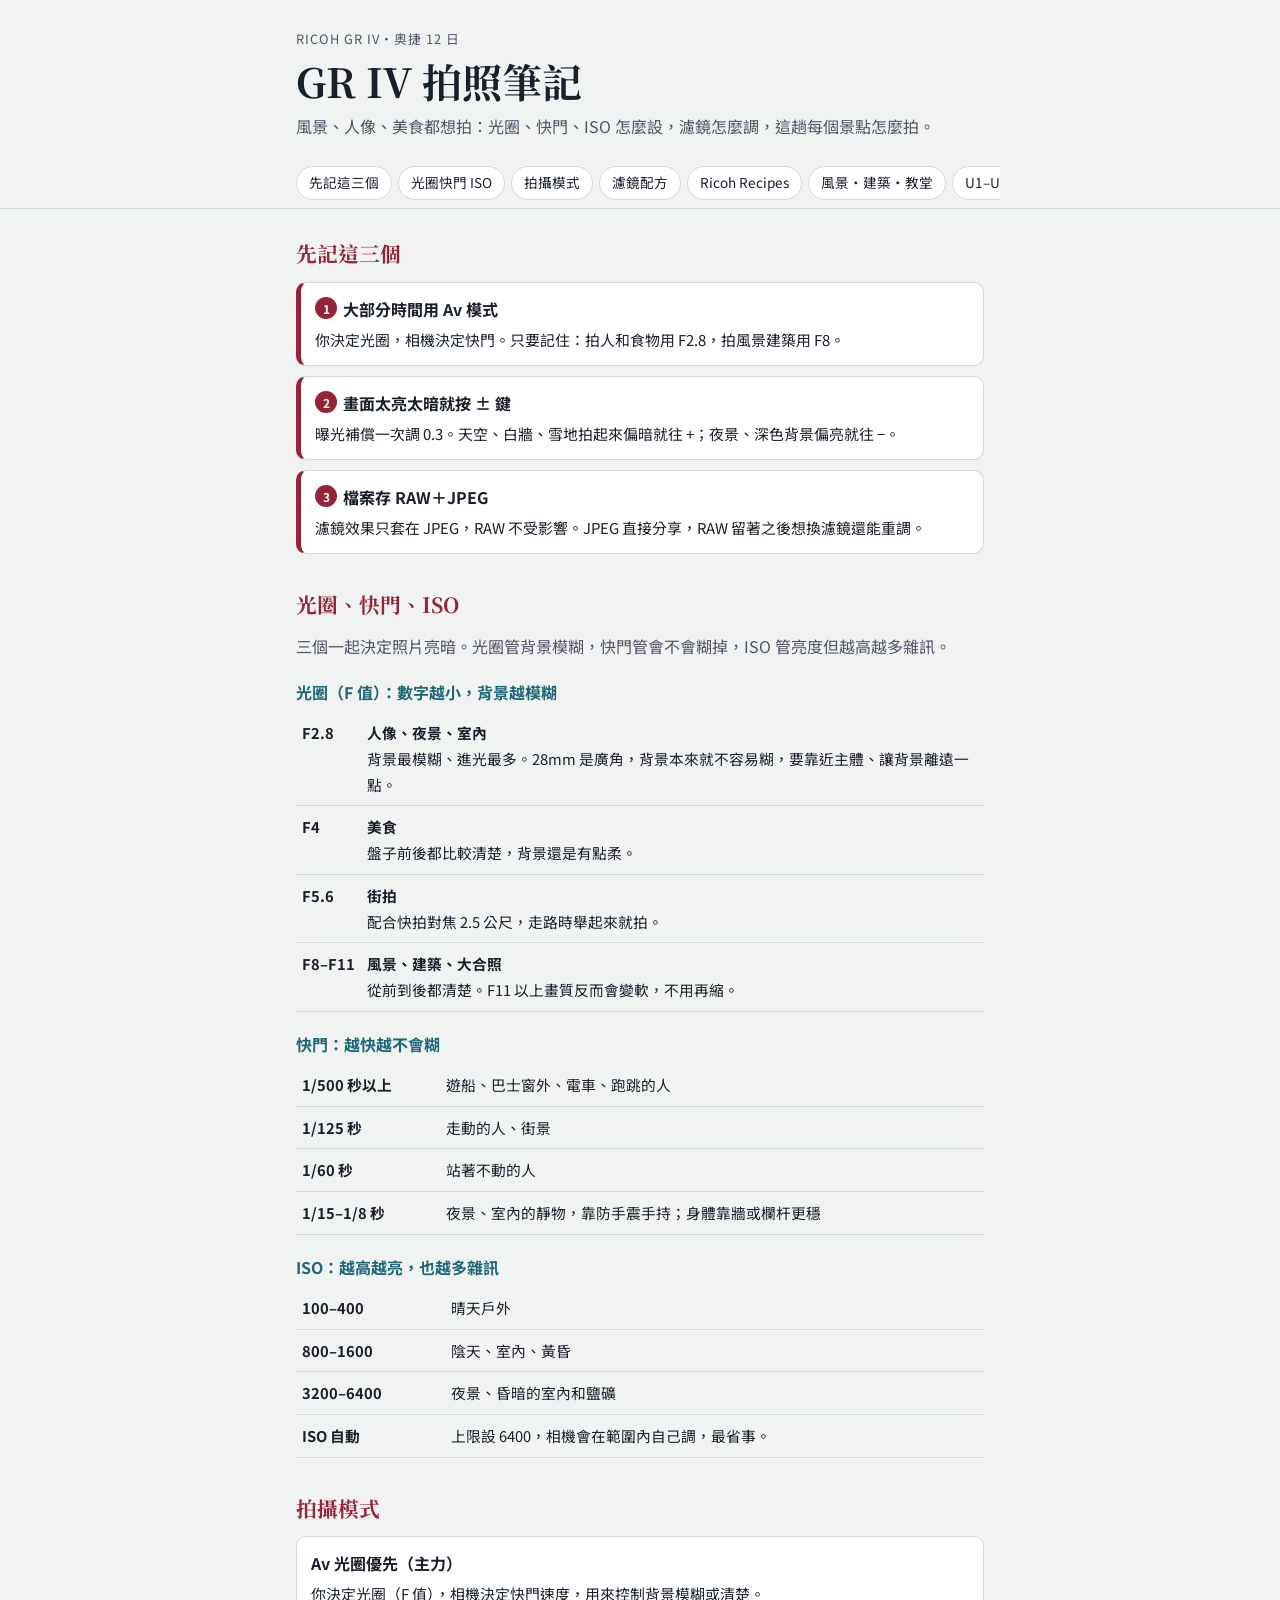
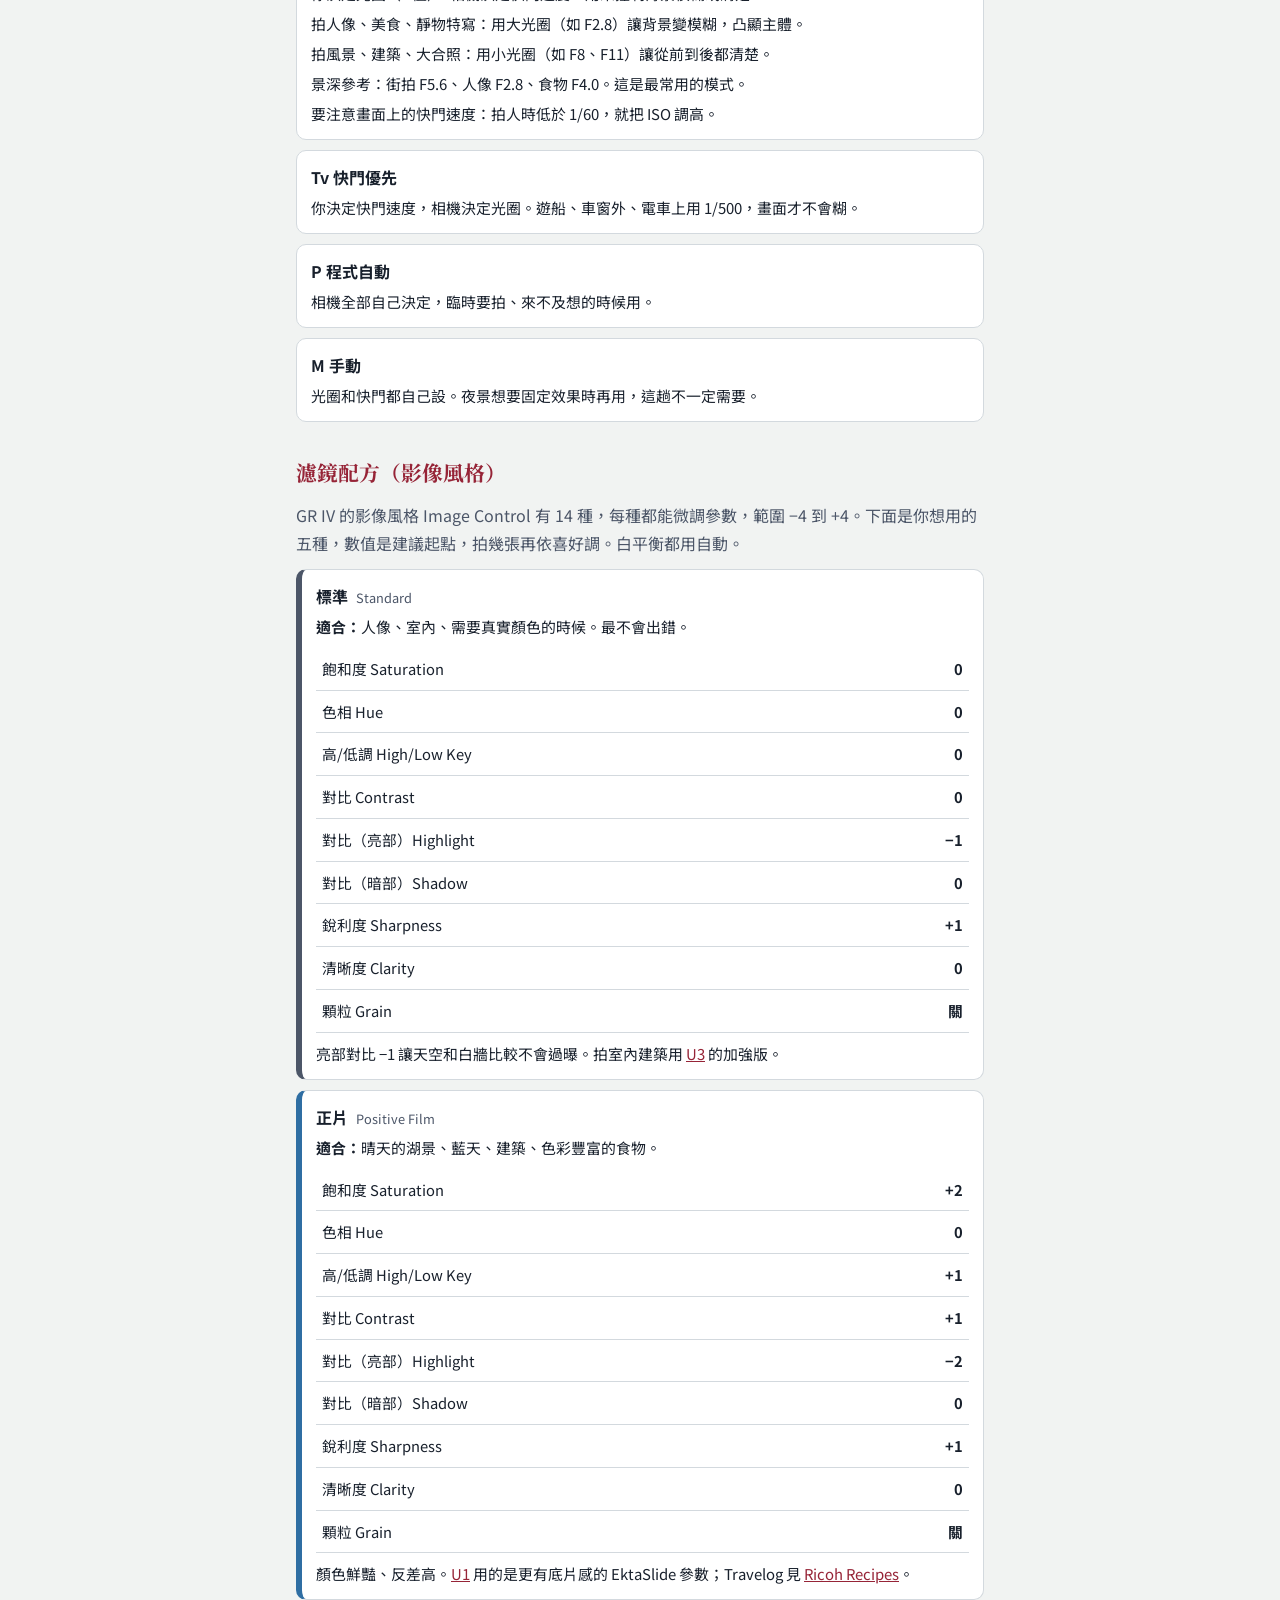
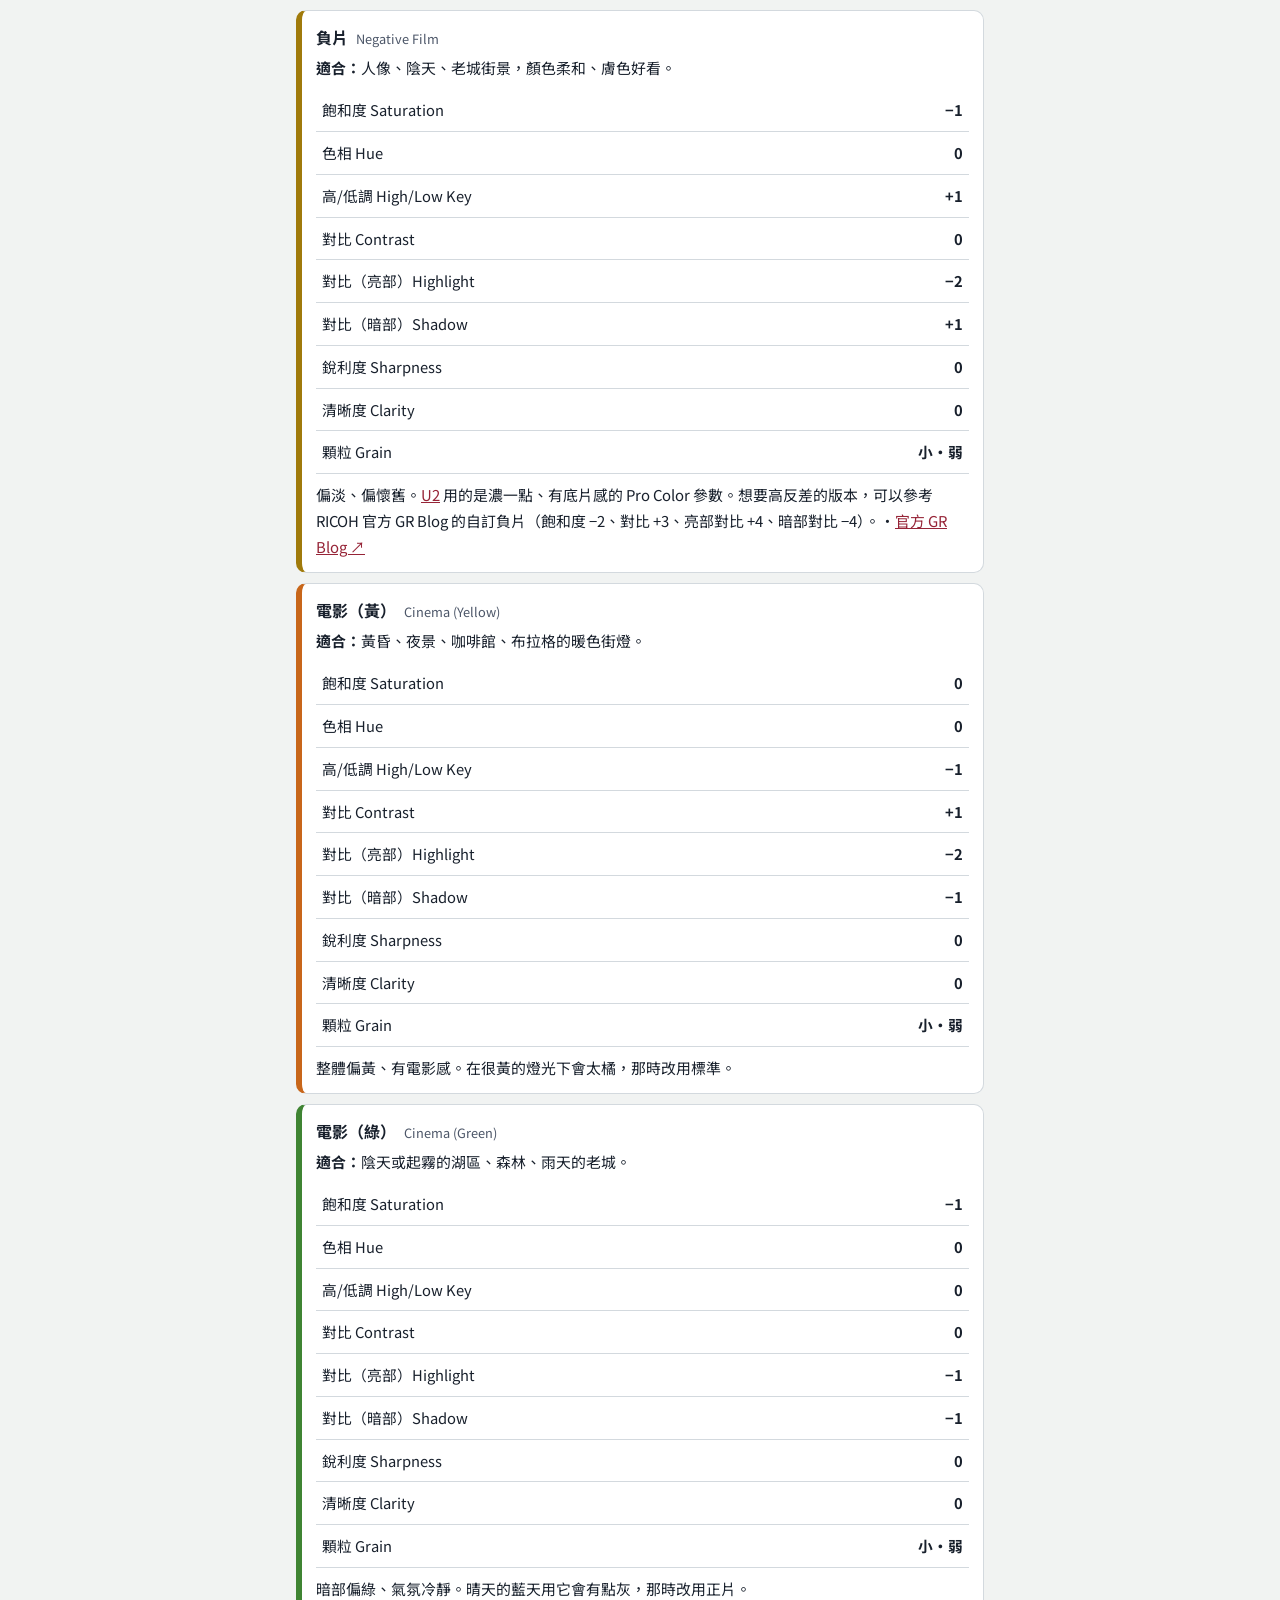
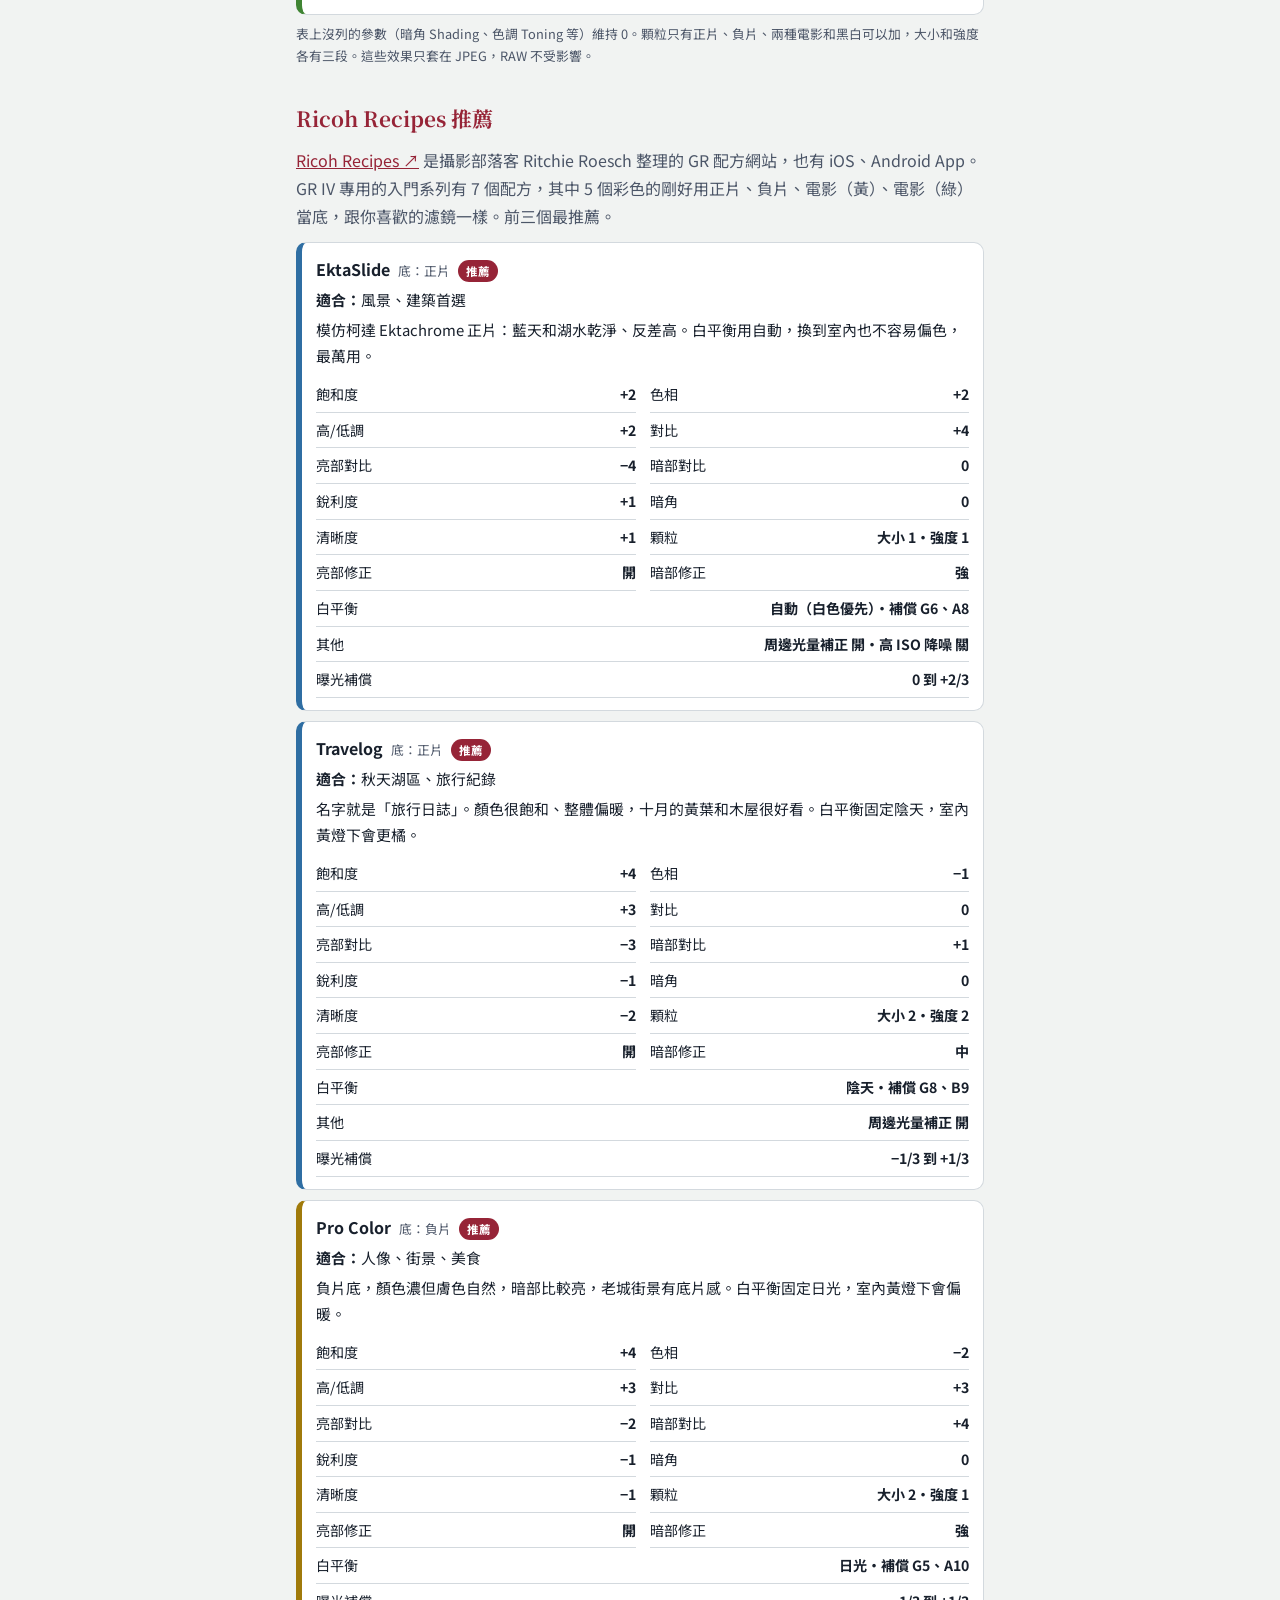
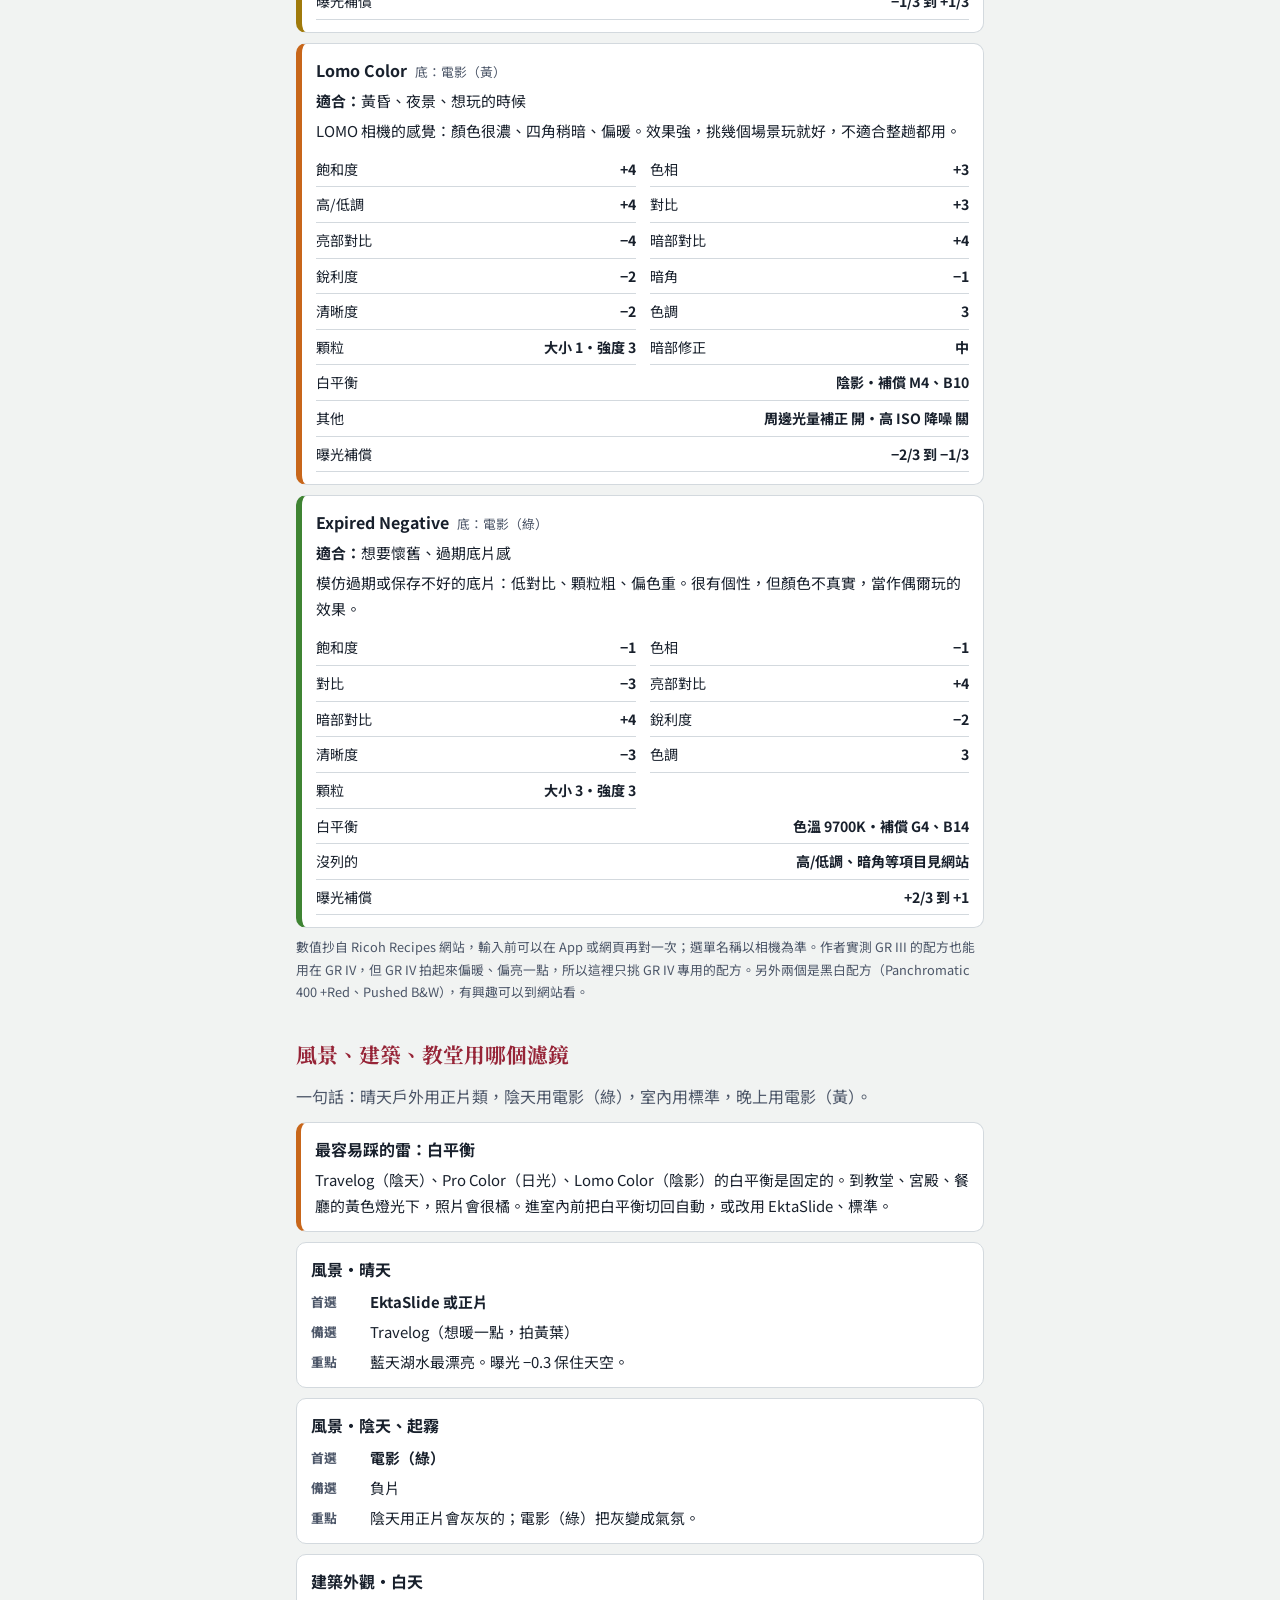
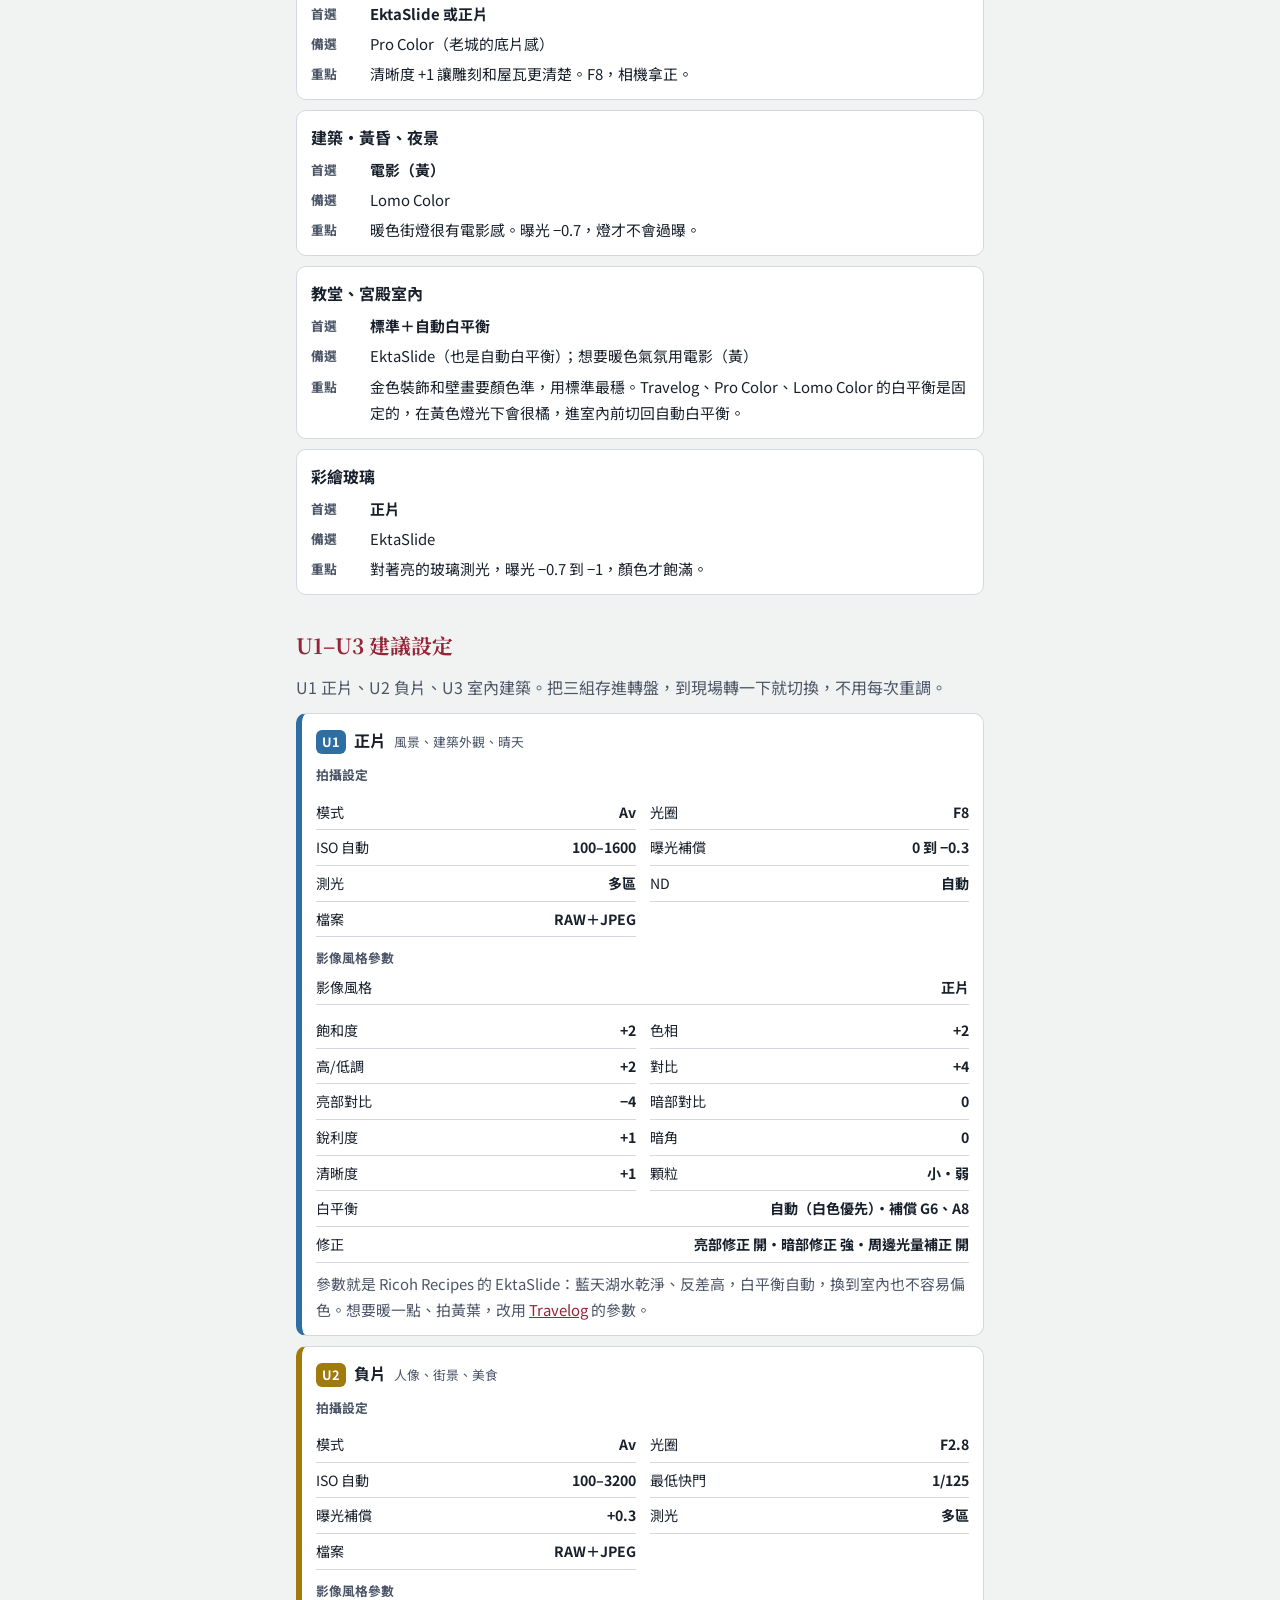
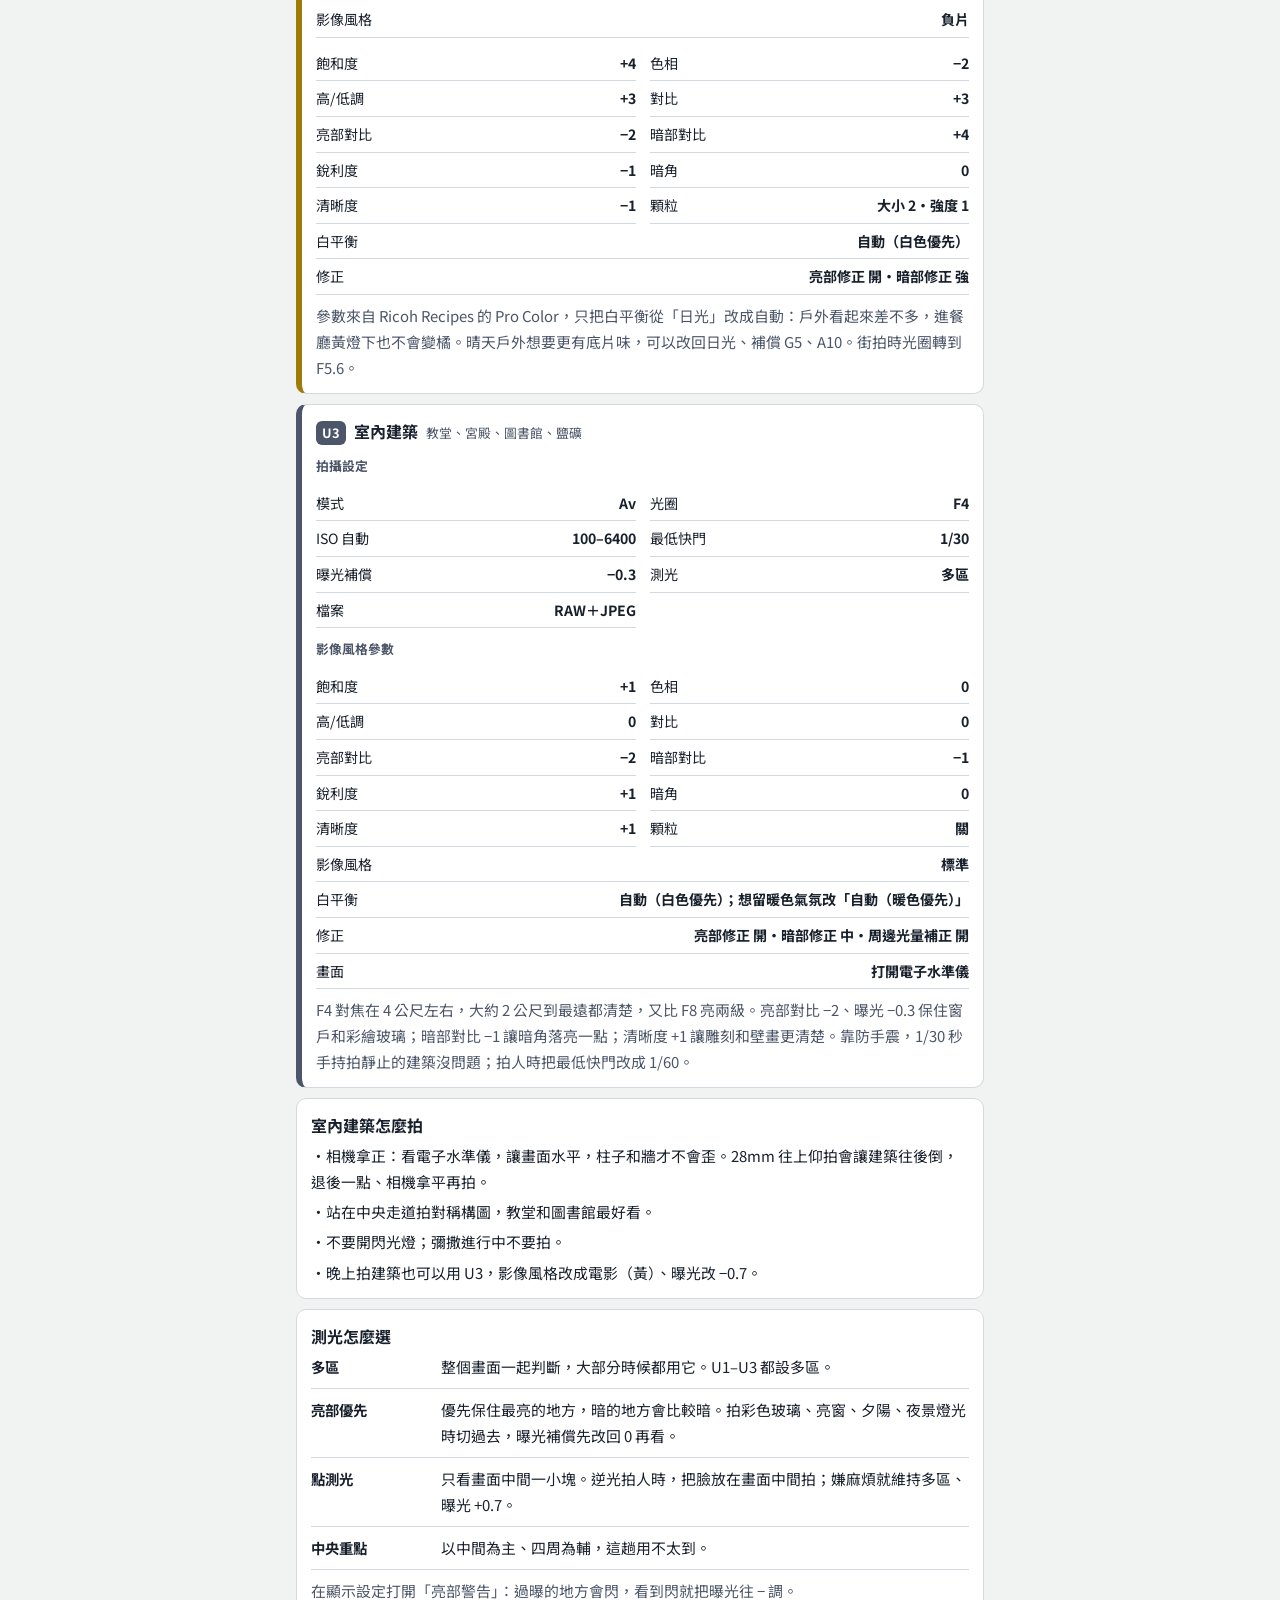
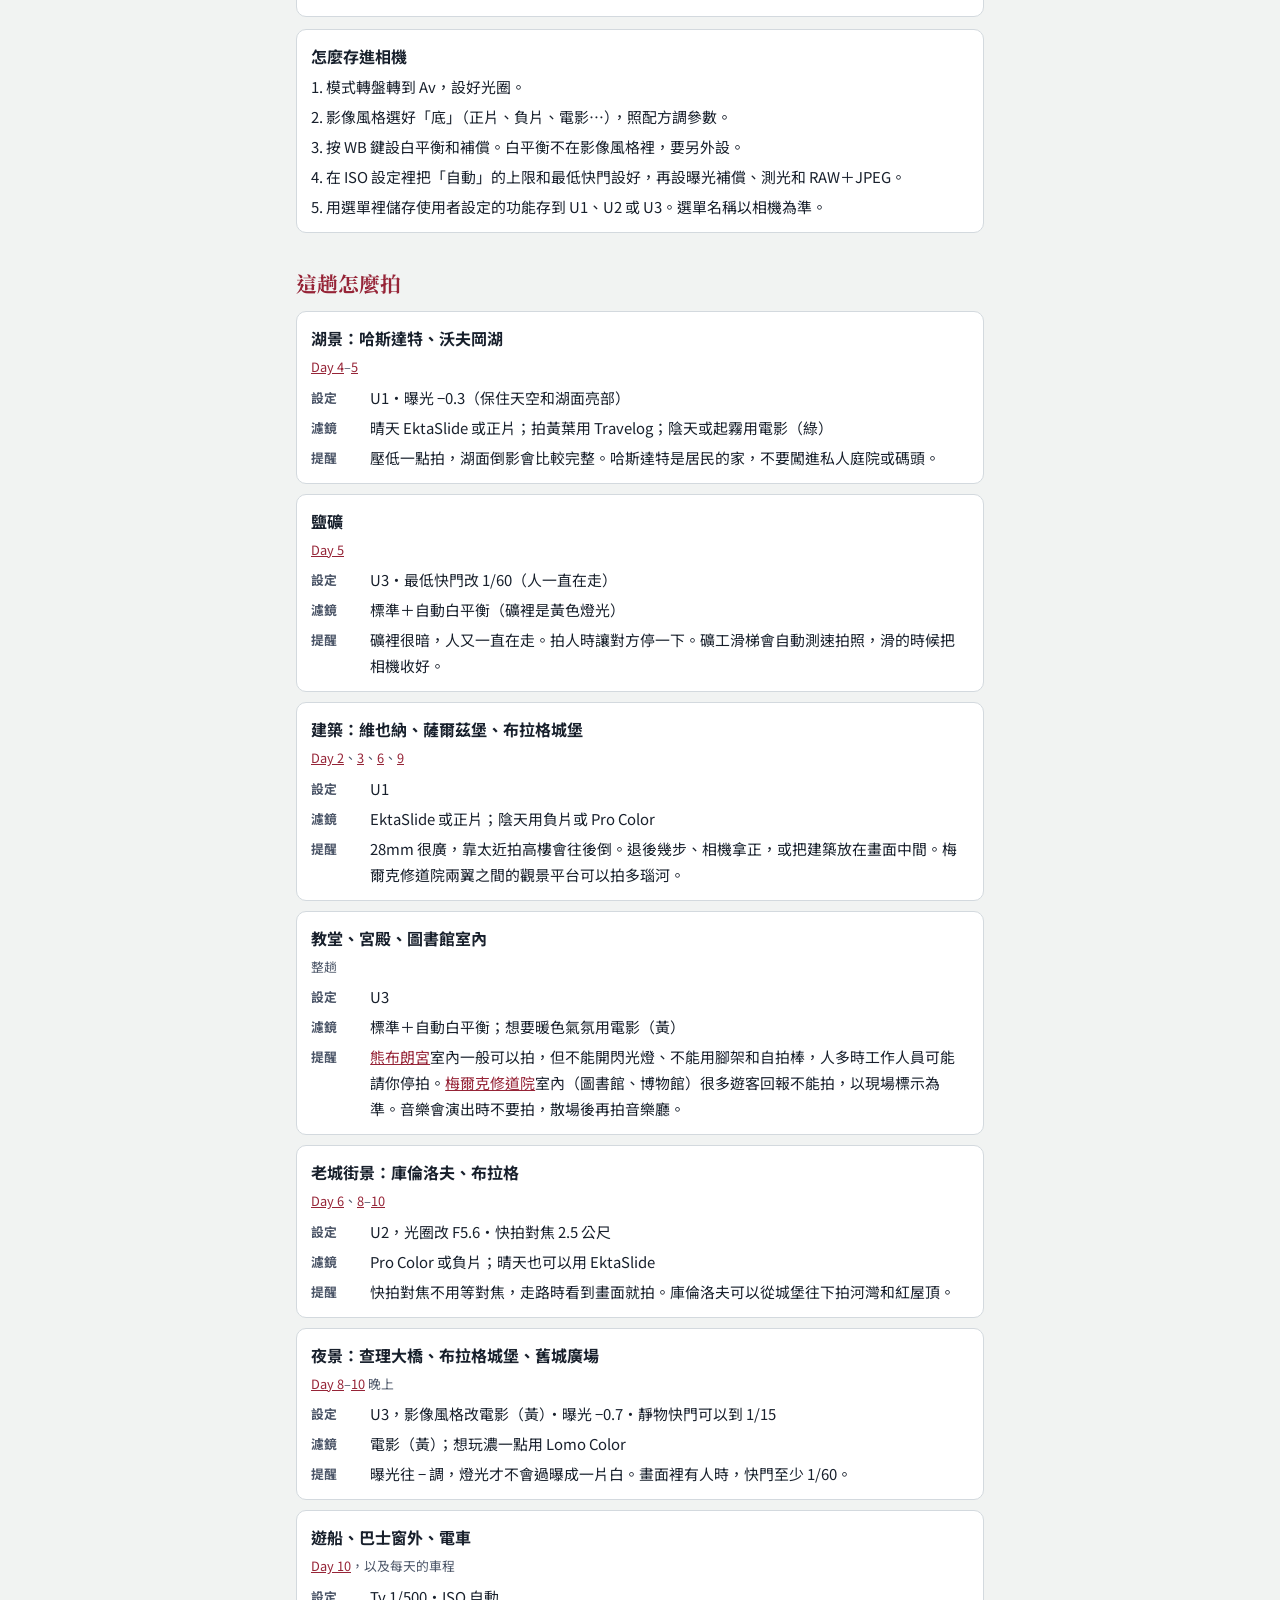
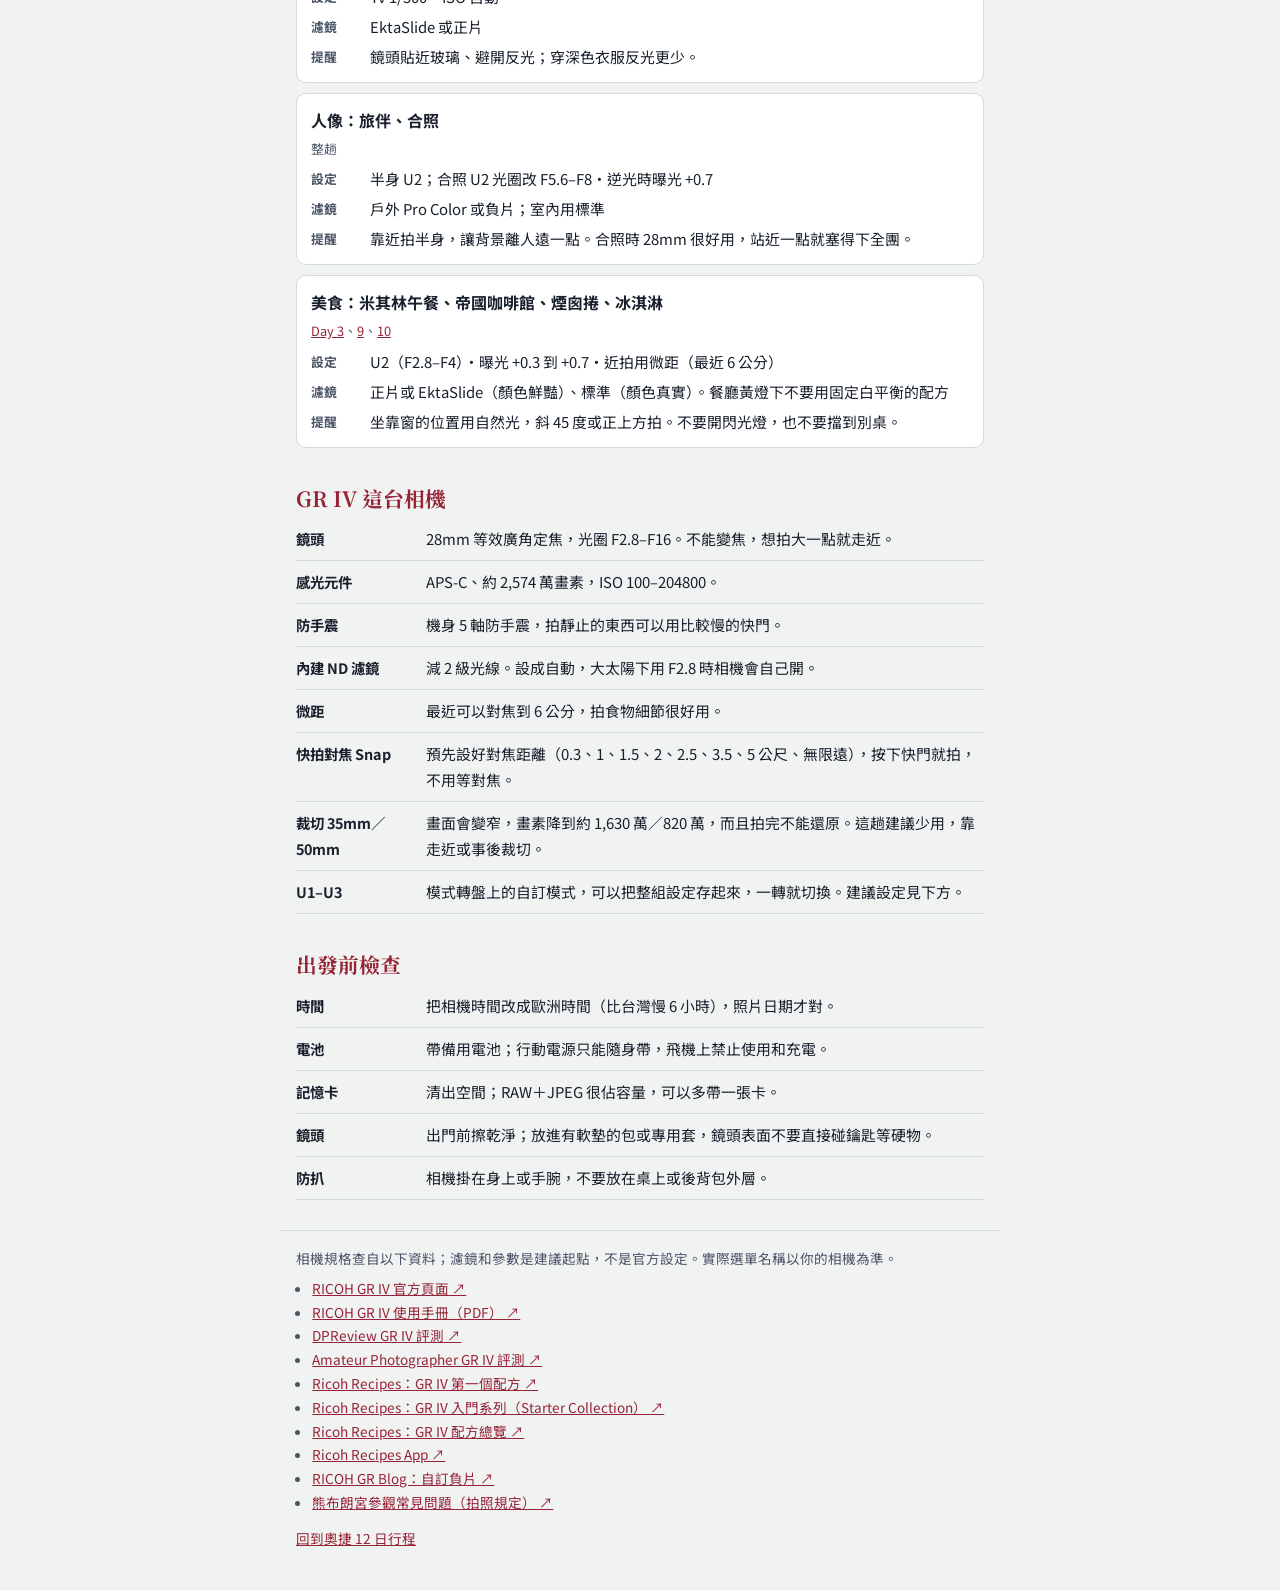
==== commit fe19b1ae: "GR4：U1–U3 加測光設定與「測光怎麼選」 Co-Authored-By: Claude Opus 5.5 <noreply@anthropic.com> Claude-Session: http" ====
--- a/GR4/index.html
+++ b/GR4/index.html
@@ -73,6 +73,6 @@
 </style>
 </head>
 <body>
-<header class="top"><p class="eyebrow">RICOH GR IV・奧捷 12 日</p><h1>GR IV 拍照筆記</h1><p class="sub">風景、人像、美食都想拍：光圈、快門、ISO 怎麼設，濾鏡怎麼調，這趟每個景點怎麼拍。</p></header><nav class="toc" aria-label="目錄"><div class="in"><a href="#top3">先記這三個</a><a href="#basics">光圈快門 ISO</a><a href="#modes">拍攝模式</a><a href="#recipes">濾鏡配方</a><a href="#rr">Ricoh Recipes</a><a href="#which">風景・建築・教堂</a><a href="#umodes">U1–U3</a><a href="#scenes">這趟怎麼拍</a><a href="#camera">相機功能</a><a href="#check">出發前</a></div></nav><main class="wrap"><section id="top3"><h2>先記這三個</h2><div class="cards top3"><div class="card"><h3><span class="n">1</span>大部分時間用 Av 模式</h3><p>你決定光圈，相機決定快門。只要記住：拍人和食物用 F2.8，拍風景建築用 F8。</p></div><div class="card"><h3><span class="n">2</span>畫面太亮太暗就按 ± 鍵</h3><p>曝光補償一次調 0.3。天空、白牆、雪地拍起來偏暗就往 +；夜景、深色背景偏亮就往 −。</p></div><div class="card"><h3><span class="n">3</span>檔案存 RAW＋JPEG</h3><p>濾鏡效果只套在 JPEG，RAW 不受影響。JPEG 直接分享，RAW 留著之後想換濾鏡還能重調。</p></div></div></section><section id="basics"><h2>光圈、快門、ISO</h2><p class="lead">三個一起決定照片亮暗。光圈管背景模糊，快門管會不會糊掉，ISO 管亮度但越高越多雜訊。</p><h3 class="sub-h">光圈（F 值）：數字越小，背景越模糊</h3><table><tbody><tr><td class="k">F2.8</td><td><b>人像、夜景、室內</b><br>背景最模糊、進光最多。28mm 是廣角，背景本來就不容易糊，要靠近主體、讓背景離遠一點。</td></tr><tr><td class="k">F4</td><td><b>美食</b><br>盤子前後都比較清楚，背景還是有點柔。</td></tr><tr><td class="k">F5.6</td><td><b>街拍</b><br>配合快拍對焦 2.5 公尺，走路時舉起來就拍。</td></tr><tr><td class="k">F8–F11</td><td><b>風景、建築、大合照</b><br>從前到後都清楚。F11 以上畫質反而會變軟，不用再縮。</td></tr></tbody></table><h3 class="sub-h">快門：越快越不會糊</h3><table><tbody><tr><td class="k">1/500 秒以上</td><td>遊船、巴士窗外、電車、跑跳的人</td></tr><tr><td class="k">1/125 秒</td><td>走動的人、街景</td></tr><tr><td class="k">1/60 秒</td><td>站著不動的人</td></tr><tr><td class="k">1/15–1/8 秒</td><td>夜景、室內的靜物，靠防手震手持；身體靠牆或欄杆更穩</td></tr></tbody></table><h3 class="sub-h">ISO：越高越亮，也越多雜訊</h3><table><tbody><tr><td class="k">100–400</td><td>晴天戶外</td></tr><tr><td class="k">800–1600</td><td>陰天、室內、黃昏</td></tr><tr><td class="k">3200–6400</td><td>夜景、昏暗的室內和鹽礦</td></tr><tr><td class="k">ISO 自動</td><td>上限設 6400，相機會在範圍內自己調，最省事。</td></tr></tbody></table></section><section id="modes"><h2>拍攝模式</h2><div class="cards"><div class="card"><h3>Av 光圈優先（主力）</h3><p>你決定光圈（F 值），相機決定快門速度，用來控制背景模糊或清楚。</p><p>拍人像、美食、靜物特寫：用大光圈（如 F2.8）讓背景變模糊，凸顯主體。</p><p>拍風景、建築、大合照：用小光圈（如 F8、F11）讓從前到後都清楚。</p><p>景深參考：街拍 F5.6、人像 F2.8、食物 F4.0。這是最常用的模式。</p><p>要注意畫面上的快門速度：拍人時低於 1/60，就把 ISO 調高。</p></div><div class="card"><h3>Tv 快門優先</h3><p>你決定快門速度，相機決定光圈。遊船、車窗外、電車上用 1/500，畫面才不會糊。</p></div><div class="card"><h3>P 程式自動</h3><p>相機全部自己決定，臨時要拍、來不及想的時候用。</p></div><div class="card"><h3>M 手動</h3><p>光圈和快門都自己設。夜景想要固定效果時再用，這趟不一定需要。</p></div></div></section><section id="recipes"><h2>濾鏡配方（影像風格）</h2><p class="lead">GR IV 的影像風格 Image Control 有 14 種，每種都能微調參數，範圍 −4 到 +4。下面是你想用的五種，數值是建議起點，拍幾張再依喜好調。白平衡都用自動。</p><div class="cards"><div class="card recipe" style="--rc:#4C5668"><h3>標準<small>Standard</small></h3><p><b>適合：</b>人像、室內、需要真實顏色的時候。最不會出錯。</p><table><tbody><tr><td>飽和度 Saturation</td><td class="v">0</td></tr><tr><td>色相 Hue</td><td class="v">0</td></tr><tr><td>高/低調 High/Low Key</td><td class="v">0</td></tr><tr><td>對比 Contrast</td><td class="v">0</td></tr><tr><td>對比（亮部）Highlight</td><td class="v">−1</td></tr><tr><td>對比（暗部）Shadow</td><td class="v">0</td></tr><tr><td>銳利度 Sharpness</td><td class="v">+1</td></tr><tr><td>清晰度 Clarity</td><td class="v">0</td></tr><tr><td>顆粒 Grain</td><td class="v">關</td></tr></tbody></table><p>亮部對比 −1 讓天空和白牆比較不會過曝。拍室內建築用 <a href="#umodes">U3</a> 的加強版。</p></div><div class="card recipe" style="--rc:#2F6EA3"><h3>正片<small>Positive Film</small></h3><p><b>適合：</b>晴天的湖景、藍天、建築、色彩豐富的食物。</p><table><tbody><tr><td>飽和度 Saturation</td><td class="v">+2</td></tr><tr><td>色相 Hue</td><td class="v">0</td></tr><tr><td>高/低調 High/Low Key</td><td class="v">+1</td></tr><tr><td>對比 Contrast</td><td class="v">+1</td></tr><tr><td>對比（亮部）Highlight</td><td class="v">−2</td></tr><tr><td>對比（暗部）Shadow</td><td class="v">0</td></tr><tr><td>銳利度 Sharpness</td><td class="v">+1</td></tr><tr><td>清晰度 Clarity</td><td class="v">0</td></tr><tr><td>顆粒 Grain</td><td class="v">關</td></tr></tbody></table><p>顏色鮮豔、反差高。<a href="#umodes">U1</a> 用的是更有底片感的 EktaSlide 參數；Travelog 見 <a href="#rr">Ricoh Recipes</a>。</p></div><div class="card recipe" style="--rc:#A07A0B"><h3>負片<small>Negative Film</small></h3><p><b>適合：</b>人像、陰天、老城街景，顏色柔和、膚色好看。</p><table><tbody><tr><td>飽和度 Saturation</td><td class="v">−1</td></tr><tr><td>色相 Hue</td><td class="v">0</td></tr><tr><td>高/低調 High/Low Key</td><td class="v">+1</td></tr><tr><td>對比 Contrast</td><td class="v">0</td></tr><tr><td>對比（亮部）Highlight</td><td class="v">−2</td></tr><tr><td>對比（暗部）Shadow</td><td class="v">+1</td></tr><tr><td>銳利度 Sharpness</td><td class="v">0</td></tr><tr><td>清晰度 Clarity</td><td class="v">0</td></tr><tr><td>顆粒 Grain</td><td class="v">小・弱</td></tr></tbody></table><p>偏淡、偏懷舊。<a href="#umodes">U2</a> 用的是濃一點、有底片感的 Pro Color 參數。想要高反差的版本，可以參考 RICOH 官方 GR Blog 的自訂負片（飽和度 −2、對比 +3、亮部對比 +4、暗部對比 −4）。・<a href="https://www.grblog.jp/en/article/7151/" target="_blank" rel="noopener">官方 GR Blog ↗</a></p></div><div class="card recipe" style="--rc:#C8661A"><h3>電影（黃）<small>Cinema (Yellow)</small></h3><p><b>適合：</b>黃昏、夜景、咖啡館、布拉格的暖色街燈。</p><table><tbody><tr><td>飽和度 Saturation</td><td class="v">0</td></tr><tr><td>色相 Hue</td><td class="v">0</td></tr><tr><td>高/低調 High/Low Key</td><td class="v">−1</td></tr><tr><td>對比 Contrast</td><td class="v">+1</td></tr><tr><td>對比（亮部）Highlight</td><td class="v">−2</td></tr><tr><td>對比（暗部）Shadow</td><td class="v">−1</td></tr><tr><td>銳利度 Sharpness</td><td class="v">0</td></tr><tr><td>清晰度 Clarity</td><td class="v">0</td></tr><tr><td>顆粒 Grain</td><td class="v">小・弱</td></tr></tbody></table><p>整體偏黃、有電影感。在很黃的燈光下會太橘，那時改用標準。</p></div><div class="card recipe" style="--rc:#3F8433"><h3>電影（綠）<small>Cinema (Green)</small></h3><p><b>適合：</b>陰天或起霧的湖區、森林、雨天的老城。</p><table><tbody><tr><td>飽和度 Saturation</td><td class="v">−1</td></tr><tr><td>色相 Hue</td><td class="v">0</td></tr><tr><td>高/低調 High/Low Key</td><td class="v">0</td></tr><tr><td>對比 Contrast</td><td class="v">0</td></tr><tr><td>對比（亮部）Highlight</td><td class="v">−1</td></tr><tr><td>對比（暗部）Shadow</td><td class="v">−1</td></tr><tr><td>銳利度 Sharpness</td><td class="v">0</td></tr><tr><td>清晰度 Clarity</td><td class="v">0</td></tr><tr><td>顆粒 Grain</td><td class="v">小・弱</td></tr></tbody></table><p>暗部偏綠、氣氛冷靜。晴天的藍天用它會有點灰，那時改用正片。</p></div></div><p class="fine">表上沒列的參數（暗角 Shading、色調 Toning 等）維持 0。顆粒只有正片、負片、兩種電影和黑白可以加，大小和強度各有三段。這些效果只套在 JPEG，RAW 不受影響。</p></section><section id="rr"><h2>Ricoh Recipes 推薦</h2><p class="lead"><a href="https://ricohrecipes.com/ricoh-gr-iv-recipes/" target="_blank" rel="noopener">Ricoh Recipes ↗</a> 是攝影部落客 Ritchie Roesch 整理的 GR 配方網站，也有 iOS、Android App。GR IV 專用的入門系列有 7 個配方，其中 5 個彩色的剛好用正片、負片、電影（黃）、電影（綠）當底，跟你喜歡的濾鏡一樣。前三個最推薦。</p><div class="cards"><div class="card recipe" style="--rc:#2F6EA3"><h3>EktaSlide<small>底：正片</small><span class="pick">推薦</span></h3><p><b>適合：</b>風景、建築首選</p><p>模仿柯達 Ektachrome 正片：藍天和湖水乾淨、反差高。白平衡用自動，換到室內也不容易偏色，最萬用。</p><div class="kv"><div><span>飽和度</span><b>+2</b></div><div><span>色相</span><b>+2</b></div><div><span>高/低調</span><b>+2</b></div><div><span>對比</span><b>+4</b></div><div><span>亮部對比</span><b>−4</b></div><div><span>暗部對比</span><b>0</b></div><div><span>銳利度</span><b>+1</b></div><div><span>暗角</span><b>0</b></div><div><span>清晰度</span><b>+1</b></div><div><span>顆粒</span><b>大小 1・強度 1</b></div><div><span>亮部修正</span><b>開</b></div><div><span>暗部修正</span><b>強</b></div></div><div class="kv wide"><div><span>白平衡</span><b>自動（白色優先）・補償 G6、A8</b></div><div><span>其他</span><b>周邊光量補正 開・高 ISO 降噪 關</b></div><div><span>曝光補償</span><b>0 到 +2/3</b></div></div></div><div class="card recipe" style="--rc:#2F6EA3"><h3>Travelog<small>底：正片</small><span class="pick">推薦</span></h3><p><b>適合：</b>秋天湖區、旅行紀錄</p><p>名字就是「旅行日誌」。顏色很飽和、整體偏暖，十月的黃葉和木屋很好看。白平衡固定陰天，室內黃燈下會更橘。</p><div class="kv"><div><span>飽和度</span><b>+4</b></div><div><span>色相</span><b>−1</b></div><div><span>高/低調</span><b>+3</b></div><div><span>對比</span><b>0</b></div><div><span>亮部對比</span><b>−3</b></div><div><span>暗部對比</span><b>+1</b></div><div><span>銳利度</span><b>−1</b></div><div><span>暗角</span><b>0</b></div><div><span>清晰度</span><b>−2</b></div><div><span>顆粒</span><b>大小 2・強度 2</b></div><div><span>亮部修正</span><b>開</b></div><div><span>暗部修正</span><b>中</b></div></div><div class="kv wide"><div><span>白平衡</span><b>陰天・補償 G8、B9</b></div><div><span>其他</span><b>周邊光量補正 開</b></div><div><span>曝光補償</span><b>−1/3 到 +1/3</b></div></div></div><div class="card recipe" style="--rc:#A07A0B"><h3>Pro Color<small>底：負片</small><span class="pick">推薦</span></h3><p><b>適合：</b>人像、街景、美食</p><p>負片底，顏色濃但膚色自然，暗部比較亮，老城街景有底片感。白平衡固定日光，室內黃燈下會偏暖。</p><div class="kv"><div><span>飽和度</span><b>+4</b></div><div><span>色相</span><b>−2</b></div><div><span>高/低調</span><b>+3</b></div><div><span>對比</span><b>+3</b></div><div><span>亮部對比</span><b>−2</b></div><div><span>暗部對比</span><b>+4</b></div><div><span>銳利度</span><b>−1</b></div><div><span>暗角</span><b>0</b></div><div><span>清晰度</span><b>−1</b></div><div><span>顆粒</span><b>大小 2・強度 1</b></div><div><span>亮部修正</span><b>開</b></div><div><span>暗部修正</span><b>強</b></div></div><div class="kv wide"><div><span>白平衡</span><b>日光・補償 G5、A10</b></div><div><span>曝光補償</span><b>−1/3 到 +1/3</b></div></div></div><div class="card recipe" style="--rc:#C8661A"><h3>Lomo Color<small>底：電影（黃）</small></h3><p><b>適合：</b>黃昏、夜景、想玩的時候</p><p>LOMO 相機的感覺：顏色很濃、四角稍暗、偏暖。效果強，挑幾個場景玩就好，不適合整趟都用。</p><div class="kv"><div><span>飽和度</span><b>+4</b></div><div><span>色相</span><b>+3</b></div><div><span>高/低調</span><b>+4</b></div><div><span>對比</span><b>+3</b></div><div><span>亮部對比</span><b>−4</b></div><div><span>暗部對比</span><b>+4</b></div><div><span>銳利度</span><b>−2</b></div><div><span>暗角</span><b>−1</b></div><div><span>清晰度</span><b>−2</b></div><div><span>色調</span><b>3</b></div><div><span>顆粒</span><b>大小 1・強度 3</b></div><div><span>暗部修正</span><b>中</b></div></div><div class="kv wide"><div><span>白平衡</span><b>陰影・補償 M4、B10</b></div><div><span>其他</span><b>周邊光量補正 開・高 ISO 降噪 關</b></div><div><span>曝光補償</span><b>−2/3 到 −1/3</b></div></div></div><div class="card recipe" style="--rc:#3F8433"><h3>Expired Negative<small>底：電影（綠）</small></h3><p><b>適合：</b>想要懷舊、過期底片感</p><p>模仿過期或保存不好的底片：低對比、顆粒粗、偏色重。很有個性，但顏色不真實，當作偶爾玩的效果。</p><div class="kv"><div><span>飽和度</span><b>−1</b></div><div><span>色相</span><b>−1</b></div><div><span>對比</span><b>−3</b></div><div><span>亮部對比</span><b>+4</b></div><div><span>暗部對比</span><b>+4</b></div><div><span>銳利度</span><b>−2</b></div><div><span>清晰度</span><b>−3</b></div><div><span>色調</span><b>3</b></div><div><span>顆粒</span><b>大小 3・強度 3</b></div></div><div class="kv wide"><div><span>白平衡</span><b>色溫 9700K・補償 G4、B14</b></div><div><span>沒列的</span><b>高/低調、暗角等項目見網站</b></div><div><span>曝光補償</span><b>+2/3 到 +1</b></div></div></div></div><p class="fine">數值抄自 Ricoh Recipes 網站，輸入前可以在 App 或網頁再對一次；選單名稱以相機為準。作者實測 GR III 的配方也能用在 GR IV，但 GR IV 拍起來偏暖、偏亮一點，所以這裡只挑 GR IV 專用的配方。另外兩個是黑白配方（Panchromatic 400 +Red、Pushed B&W），有興趣可以到網站看。</p></section><section id="which"><h2>風景、建築、教堂用哪個濾鏡</h2><p class="lead">一句話：晴天戶外用正片類，陰天用電影（綠），室內用標準，晚上用電影（黃）。</p><div class="card warn"><h3>最容易踩的雷：白平衡</h3><p>Travelog（陰天）、Pro Color（日光）、Lomo Color（陰影）的白平衡是固定的。到教堂、宮殿、餐廳的黃色燈光下，照片會很橘。進室內前把白平衡切回自動，或改用 EktaSlide、標準。</p></div><div class="cards"><div class="card scene"><h3>風景・晴天</h3><dl><div><dt>首選</dt><dd><b>EktaSlide 或正片</b></dd></div><div><dt>備選</dt><dd>Travelog（想暖一點，拍黃葉）</dd></div><div><dt>重點</dt><dd>藍天湖水最漂亮。曝光 −0.3 保住天空。</dd></div></dl></div><div class="card scene"><h3>風景・陰天、起霧</h3><dl><div><dt>首選</dt><dd><b>電影（綠）</b></dd></div><div><dt>備選</dt><dd>負片</dd></div><div><dt>重點</dt><dd>陰天用正片會灰灰的；電影（綠）把灰變成氣氛。</dd></div></dl></div><div class="card scene"><h3>建築外觀・白天</h3><dl><div><dt>首選</dt><dd><b>EktaSlide 或正片</b></dd></div><div><dt>備選</dt><dd>Pro Color（老城的底片感）</dd></div><div><dt>重點</dt><dd>清晰度 +1 讓雕刻和屋瓦更清楚。F8，相機拿正。</dd></div></dl></div><div class="card scene"><h3>建築・黃昏、夜景</h3><dl><div><dt>首選</dt><dd><b>電影（黃）</b></dd></div><div><dt>備選</dt><dd>Lomo Color</dd></div><div><dt>重點</dt><dd>暖色街燈很有電影感。曝光 −0.7，燈才不會過曝。</dd></div></dl></div><div class="card scene"><h3>教堂、宮殿室內</h3><dl><div><dt>首選</dt><dd><b>標準＋自動白平衡</b></dd></div><div><dt>備選</dt><dd>EktaSlide（也是自動白平衡）；想要暖色氣氛用電影（黃）</dd></div><div><dt>重點</dt><dd>金色裝飾和壁畫要顏色準，用標準最穩。Travelog、Pro Color、Lomo Color 的白平衡是固定的，在黃色燈光下會很橘，進室內前切回自動白平衡。</dd></div></dl></div><div class="card scene"><h3>彩繪玻璃</h3><dl><div><dt>首選</dt><dd><b>正片</b></dd></div><div><dt>備選</dt><dd>EktaSlide</dd></div><div><dt>重點</dt><dd>對著亮的玻璃測光，曝光 −0.7 到 −1，顏色才飽滿。</dd></div></dl></div></div></section><section id="umodes"><h2>U1–U3 建議設定</h2><p class="lead">U1 正片、U2 負片、U3 室內建築。把三組存進轉盤，到現場轉一下就切換，不用每次重調。</p><div class="cards"><div class="card recipe" style="--rc:#2F6EA3"><h3><span class="ukey">U1</span>正片<small>風景、建築外觀、晴天</small></h3><h4 class="mini">拍攝設定</h4><div class="kv"><div><span>模式</span><b>Av</b></div><div><span>光圈</span><b>F8</b></div><div><span>ISO 自動</span><b>100–1600</b></div><div><span>曝光補償</span><b>0 到 −0.3</b></div><div><span>ND</span><b>自動</b></div><div><span>檔案</span><b>RAW＋JPEG</b></div></div><h4 class="mini">影像風格參數</h4><div class="kv wide"><div><span>影像風格</span><b>正片</b></div></div><div class="kv"><div><span>飽和度</span><b>+2</b></div><div><span>色相</span><b>+2</b></div><div><span>高/低調</span><b>+2</b></div><div><span>對比</span><b>+4</b></div><div><span>亮部對比</span><b>−4</b></div><div><span>暗部對比</span><b>0</b></div><div><span>銳利度</span><b>+1</b></div><div><span>暗角</span><b>0</b></div><div><span>清晰度</span><b>+1</b></div><div><span>顆粒</span><b>小・弱</b></div></div><div class="kv wide"><div><span>白平衡</span><b>自動（白色優先）・補償 G6、A8</b></div><div><span>修正</span><b>亮部修正 開・暗部修正 強・周邊光量補正 開</b></div></div><p class="fine">參數就是 Ricoh Recipes 的 EktaSlide：藍天湖水乾淨、反差高，白平衡自動，換到室內也不容易偏色。想要暖一點、拍黃葉，改用 <a href="#rr">Travelog</a> 的參數。</p></div><div class="card recipe" style="--rc:#A07A0B"><h3><span class="ukey">U2</span>負片<small>人像、街景、美食</small></h3><h4 class="mini">拍攝設定</h4><div class="kv"><div><span>模式</span><b>Av</b></div><div><span>光圈</span><b>F2.8</b></div><div><span>ISO 自動</span><b>100–3200</b></div><div><span>最低快門</span><b>1/125</b></div><div><span>曝光補償</span><b>+0.3</b></div><div><span>檔案</span><b>RAW＋JPEG</b></div></div><h4 class="mini">影像風格參數</h4><div class="kv wide"><div><span>影像風格</span><b>負片</b></div></div><div class="kv"><div><span>飽和度</span><b>+4</b></div><div><span>色相</span><b>−2</b></div><div><span>高/低調</span><b>+3</b></div><div><span>對比</span><b>+3</b></div><div><span>亮部對比</span><b>−2</b></div><div><span>暗部對比</span><b>+4</b></div><div><span>銳利度</span><b>−1</b></div><div><span>暗角</span><b>0</b></div><div><span>清晰度</span><b>−1</b></div><div><span>顆粒</span><b>大小 2・強度 1</b></div></div><div class="kv wide"><div><span>白平衡</span><b>自動（白色優先）</b></div><div><span>修正</span><b>亮部修正 開・暗部修正 強</b></div></div><p class="fine">參數來自 Ricoh Recipes 的 Pro Color，只把白平衡從「日光」改成自動：戶外看起來差不多，進餐廳黃燈下也不會變橘。晴天戶外想要更有底片味，可以改回日光、補償 G5、A10。街拍時光圈轉到 F5.6。</p></div><div class="card recipe" style="--rc:#4C5668"><h3><span class="ukey">U3</span>室內建築<small>教堂、宮殿、圖書館、鹽礦</small></h3><h4 class="mini">拍攝設定</h4><div class="kv"><div><span>模式</span><b>Av</b></div><div><span>光圈</span><b>F4</b></div><div><span>ISO 自動</span><b>100–6400</b></div><div><span>最低快門</span><b>1/30</b></div><div><span>曝光補償</span><b>−0.3</b></div><div><span>檔案</span><b>RAW＋JPEG</b></div></div><h4 class="mini">影像風格參數</h4><div class="kv wide"></div><div class="kv"><div><span>飽和度</span><b>+1</b></div><div><span>色相</span><b>0</b></div><div><span>高/低調</span><b>0</b></div><div><span>對比</span><b>0</b></div><div><span>亮部對比</span><b>−2</b></div><div><span>暗部對比</span><b>−1</b></div><div><span>銳利度</span><b>+1</b></div><div><span>暗角</span><b>0</b></div><div><span>清晰度</span><b>+1</b></div><div><span>顆粒</span><b>關</b></div></div><div class="kv wide"><div><span>影像風格</span><b>標準</b></div><div><span>白平衡</span><b>自動（白色優先）；想留暖色氣氛改「自動（暖色優先）」</b></div><div><span>修正</span><b>亮部修正 開・暗部修正 中・周邊光量補正 開</b></div><div><span>畫面</span><b>打開電子水準儀</b></div></div><p class="fine">F4 對焦在 4 公尺左右，大約 2 公尺到最遠都清楚，又比 F8 亮兩級。亮部對比 −2、曝光 −0.3 保住窗戶和彩繪玻璃；暗部對比 −1 讓暗角落亮一點；清晰度 +1 讓雕刻和壁畫更清楚。靠防手震，1/30 秒手持拍靜止的建築沒問題；拍人時把最低快門改成 1/60。</p></div></div><div class="card" style="margin-top:10px"><h3>室內建築怎麼拍</h3><p>・相機拿正：看電子水準儀，讓畫面水平，柱子和牆才不會歪。28mm 往上仰拍會讓建築往後倒，退後一點、相機拿平再拍。</p><p>・站在中央走道拍對稱構圖，教堂和圖書館最好看。</p><p>・不要開閃光燈；彌撒進行中不要拍。</p><p>・晚上拍建築也可以用 U3，影像風格改成電影（黃）、曝光改 −0.7。</p></div><div class="card" style="margin-top:12px"><h3>怎麼存進相機</h3><p>1. 模式轉盤轉到 Av，設好光圈。</p><p>2. 影像風格選好「底」（正片、負片、電影…），照配方調參數。</p><p>3. 按 WB 鍵設白平衡和補償。白平衡不在影像風格裡，要另外設。</p><p>4. 在 ISO 設定裡把「自動」的上限和最低快門設好，再設曝光補償和 RAW＋JPEG。</p><p>5. 用選單裡儲存使用者設定的功能存到 U1、U2 或 U3。選單名稱以相機為準。</p></div></section><section id="scenes"><h2>這趟怎麼拍</h2><div class="cards"><div class="card scene"><h3>湖景：哈斯達特、沃夫岡湖</h3><p class="when"><a href="../#d4">Day 4</a>–<a href="../#d5">5</a></p><dl><div><dt>設定</dt><dd>U1・曝光 −0.3（保住天空和湖面亮部）</dd></div><div><dt>濾鏡</dt><dd>晴天 EktaSlide 或正片；拍黃葉用 Travelog；陰天或起霧用電影（綠）</dd></div><div><dt>提醒</dt><dd>壓低一點拍，湖面倒影會比較完整。哈斯達特是居民的家，不要闖進私人庭院或碼頭。</dd></div></dl></div><div class="card scene"><h3>鹽礦</h3><p class="when"><a href="../#d5">Day 5</a></p><dl><div><dt>設定</dt><dd>U3・最低快門改 1/60（人一直在走）</dd></div><div><dt>濾鏡</dt><dd>標準＋自動白平衡（礦裡是黃色燈光）</dd></div><div><dt>提醒</dt><dd>礦裡很暗，人又一直在走。拍人時讓對方停一下。礦工滑梯會自動測速拍照，滑的時候把相機收好。</dd></div></dl></div><div class="card scene"><h3>建築：維也納、薩爾茲堡、布拉格城堡</h3><p class="when"><a href="../#d2">Day 2</a>、<a href="../#d3">3</a>、<a href="../#d6">6</a>、<a href="../#d9">9</a></p><dl><div><dt>設定</dt><dd>U1</dd></div><div><dt>濾鏡</dt><dd>EktaSlide 或正片；陰天用負片或 Pro Color</dd></div><div><dt>提醒</dt><dd>28mm 很廣，靠太近拍高樓會往後倒。退後幾步、相機拿正，或把建築放在畫面中間。梅爾克修道院兩翼之間的觀景平台可以拍多瑙河。</dd></div></dl></div><div class="card scene"><h3>教堂、宮殿、圖書館室內</h3><p class="when">整趟</p><dl><div><dt>設定</dt><dd>U3</dd></div><div><dt>濾鏡</dt><dd>標準＋自動白平衡；想要暖色氣氛用電影（黃）</dd></div><div><dt>提醒</dt><dd><a href="../#d3">熊布朗宮</a>室內一般可以拍，但不能開閃光燈、不能用腳架和自拍棒，人多時工作人員可能請你停拍。<a href="../#d2">梅爾克修道院</a>室內（圖書館、博物館）很多遊客回報不能拍，以現場標示為準。音樂會演出時不要拍，散場後再拍音樂廳。</dd></div></dl></div><div class="card scene"><h3>老城街景：庫倫洛夫、布拉格</h3><p class="when"><a href="../#d6">Day 6</a>、<a href="../#d8">8</a>–<a href="../#d10">10</a></p><dl><div><dt>設定</dt><dd>U2，光圈改 F5.6・快拍對焦 2.5 公尺</dd></div><div><dt>濾鏡</dt><dd>Pro Color 或負片；晴天也可以用 EktaSlide</dd></div><div><dt>提醒</dt><dd>快拍對焦不用等對焦，走路時看到畫面就拍。庫倫洛夫可以從城堡往下拍河灣和紅屋頂。</dd></div></dl></div><div class="card scene"><h3>夜景：查理大橋、布拉格城堡、舊城廣場</h3><p class="when"><a href="../#d8">Day 8</a>–<a href="../#d10">10</a> 晚上</p><dl><div><dt>設定</dt><dd>U3，影像風格改電影（黃）・曝光 −0.7・靜物快門可以到 1/15</dd></div><div><dt>濾鏡</dt><dd>電影（黃）；想玩濃一點用 Lomo Color</dd></div><div><dt>提醒</dt><dd>曝光往 − 調，燈光才不會過曝成一片白。畫面裡有人時，快門至少 1/60。</dd></div></dl></div><div class="card scene"><h3>遊船、巴士窗外、電車</h3><p class="when"><a href="../#d10">Day 10</a>，以及每天的車程</p><dl><div><dt>設定</dt><dd>Tv 1/500・ISO 自動</dd></div><div><dt>濾鏡</dt><dd>EktaSlide 或正片</dd></div><div><dt>提醒</dt><dd>鏡頭貼近玻璃、避開反光；穿深色衣服反光更少。</dd></div></dl></div><div class="card scene"><h3>人像：旅伴、合照</h3><p class="when">整趟</p><dl><div><dt>設定</dt><dd>半身 U2；合照 U2 光圈改 F5.6–F8・逆光時曝光 +0.7</dd></div><div><dt>濾鏡</dt><dd>戶外 Pro Color 或負片；室內用標準</dd></div><div><dt>提醒</dt><dd>靠近拍半身，讓背景離人遠一點。合照時 28mm 很好用，站近一點就塞得下全團。</dd></div></dl></div><div class="card scene"><h3>美食：米其林午餐、帝國咖啡館、煙囪捲、冰淇淋</h3><p class="when"><a href="../#d3">Day 3</a>、<a href="../#d9">9</a>、<a href="../#d10">10</a></p><dl><div><dt>設定</dt><dd>U2（F2.8–F4）・曝光 +0.3 到 +0.7・近拍用微距（最近 6 公分）</dd></div><div><dt>濾鏡</dt><dd>正片或 EktaSlide（顏色鮮豔）、標準（顏色真實）。餐廳黃燈下不要用固定白平衡的配方</dd></div><div><dt>提醒</dt><dd>坐靠窗的位置用自然光，斜 45 度或正上方拍。不要開閃光燈，也不要擋到別桌。</dd></div></dl></div></div></section><section id="camera"><h2>GR IV 這台相機</h2><dl class="facts"><div><dt>鏡頭</dt><dd>28mm 等效廣角定焦，光圈 F2.8–F16。不能變焦，想拍大一點就走近。</dd></div><div><dt>感光元件</dt><dd>APS-C、約 2,574 萬畫素，ISO 100–204800。</dd></div><div><dt>防手震</dt><dd>機身 5 軸防手震，拍靜止的東西可以用比較慢的快門。</dd></div><div><dt>內建 ND 濾鏡</dt><dd>減 2 級光線。設成自動，大太陽下用 F2.8 時相機會自己開。</dd></div><div><dt>微距</dt><dd>最近可以對焦到 6 公分，拍食物細節很好用。</dd></div><div><dt>快拍對焦 Snap</dt><dd>預先設好對焦距離（0.3、1、1.5、2、2.5、3.5、5 公尺、無限遠），按下快門就拍，不用等對焦。</dd></div><div><dt>裁切 35mm／50mm</dt><dd>畫面會變窄，畫素降到約 1,630 萬／820 萬，而且拍完不能還原。這趟建議少用，靠走近或事後裁切。</dd></div><div><dt>U1–U3</dt><dd>模式轉盤上的自訂模式，可以把整組設定存起來，一轉就切換。建議設定見下方。</dd></div></dl></section><section id="check"><h2>出發前檢查</h2><dl class="facts"><div><dt>時間</dt><dd>把相機時間改成歐洲時間（比台灣慢 6 小時），照片日期才對。</dd></div><div><dt>電池</dt><dd>帶備用電池；行動電源只能隨身帶，飛機上禁止使用和充電。</dd></div><div><dt>記憶卡</dt><dd>清出空間；RAW＋JPEG 很佔容量，可以多帶一張卡。</dd></div><div><dt>鏡頭</dt><dd>出門前擦乾淨；放進有軟墊的包或專用套，鏡頭表面不要直接碰鑰匙等硬物。</dd></div><div><dt>防扒</dt><dd>相機掛在身上或手腕，不要放在桌上或後背包外層。</dd></div></dl></section></main><footer><p>相機規格查自以下資料；濾鏡和參數是建議起點，不是官方設定。實際選單名稱以你的相機為準。</p><ul><li><a href="https://us.ricoh-imaging.com/product/gr-iv/" target="_blank" rel="noopener">RICOH GR IV 官方頁面 ↗</a></li><li><a href="https://www.ricoh-imaging.co.jp/resources/english/support/man-pdf/gr-4_en.pdf" target="_blank" rel="noopener">RICOH GR IV 使用手冊（PDF） ↗</a></li><li><a href="https://www.dpreview.com/reviews/ricoh-gr-iv-in-depth-review/" target="_blank" rel="noopener">DPReview GR IV 評測 ↗</a></li><li><a href="https://amateurphotographer.com/review/ricoh-gr-iv-review/" target="_blank" rel="noopener">Amateur Photographer GR IV 評測 ↗</a></li><li><a href="https://ricohrecipes.com/2025/10/24/my-ricoh-gr-iv-arrived-first-recipe-test/" target="_blank" rel="noopener">Ricoh Recipes：GR IV 第一個配方 ↗</a></li><li><a href="https://ricohrecipes.com/the-starter-collection/" target="_blank" rel="noopener">Ricoh Recipes：GR IV 入門系列（Starter Collection） ↗</a></li><li><a href="https://ricohrecipes.com/ricoh-gr-iv-recipes/" target="_blank" rel="noopener">Ricoh Recipes：GR IV 配方總覽 ↗</a></li><li><a href="https://ricohrecipes.com/ricoh-recipes-app/" target="_blank" rel="noopener">Ricoh Recipes App ↗</a></li><li><a href="https://www.grblog.jp/en/article/7151/" target="_blank" rel="noopener">RICOH GR Blog：自訂負片 ↗</a></li><li><a href="https://www.schoenbrunn.at/en/visitor-information/faq" target="_blank" rel="noopener">熊布朗宮參觀常見問題（拍照規定） ↗</a></li></ul><p><a href="../">回到奧捷 12 日行程</a></p></footer>
+<header class="top"><p class="eyebrow">RICOH GR IV・奧捷 12 日</p><h1>GR IV 拍照筆記</h1><p class="sub">風景、人像、美食都想拍：光圈、快門、ISO 怎麼設，濾鏡怎麼調，這趟每個景點怎麼拍。</p></header><nav class="toc" aria-label="目錄"><div class="in"><a href="#top3">先記這三個</a><a href="#basics">光圈快門 ISO</a><a href="#modes">拍攝模式</a><a href="#recipes">濾鏡配方</a><a href="#rr">Ricoh Recipes</a><a href="#which">風景・建築・教堂</a><a href="#umodes">U1–U3</a><a href="#scenes">這趟怎麼拍</a><a href="#camera">相機功能</a><a href="#check">出發前</a></div></nav><main class="wrap"><section id="top3"><h2>先記這三個</h2><div class="cards top3"><div class="card"><h3><span class="n">1</span>大部分時間用 Av 模式</h3><p>你決定光圈，相機決定快門。只要記住：拍人和食物用 F2.8，拍風景建築用 F8。</p></div><div class="card"><h3><span class="n">2</span>畫面太亮太暗就按 ± 鍵</h3><p>曝光補償一次調 0.3。天空、白牆、雪地拍起來偏暗就往 +；夜景、深色背景偏亮就往 −。</p></div><div class="card"><h3><span class="n">3</span>檔案存 RAW＋JPEG</h3><p>濾鏡效果只套在 JPEG，RAW 不受影響。JPEG 直接分享，RAW 留著之後想換濾鏡還能重調。</p></div></div></section><section id="basics"><h2>光圈、快門、ISO</h2><p class="lead">三個一起決定照片亮暗。光圈管背景模糊，快門管會不會糊掉，ISO 管亮度但越高越多雜訊。</p><h3 class="sub-h">光圈（F 值）：數字越小，背景越模糊</h3><table><tbody><tr><td class="k">F2.8</td><td><b>人像、夜景、室內</b><br>背景最模糊、進光最多。28mm 是廣角，背景本來就不容易糊，要靠近主體、讓背景離遠一點。</td></tr><tr><td class="k">F4</td><td><b>美食</b><br>盤子前後都比較清楚，背景還是有點柔。</td></tr><tr><td class="k">F5.6</td><td><b>街拍</b><br>配合快拍對焦 2.5 公尺，走路時舉起來就拍。</td></tr><tr><td class="k">F8–F11</td><td><b>風景、建築、大合照</b><br>從前到後都清楚。F11 以上畫質反而會變軟，不用再縮。</td></tr></tbody></table><h3 class="sub-h">快門：越快越不會糊</h3><table><tbody><tr><td class="k">1/500 秒以上</td><td>遊船、巴士窗外、電車、跑跳的人</td></tr><tr><td class="k">1/125 秒</td><td>走動的人、街景</td></tr><tr><td class="k">1/60 秒</td><td>站著不動的人</td></tr><tr><td class="k">1/15–1/8 秒</td><td>夜景、室內的靜物，靠防手震手持；身體靠牆或欄杆更穩</td></tr></tbody></table><h3 class="sub-h">ISO：越高越亮，也越多雜訊</h3><table><tbody><tr><td class="k">100–400</td><td>晴天戶外</td></tr><tr><td class="k">800–1600</td><td>陰天、室內、黃昏</td></tr><tr><td class="k">3200–6400</td><td>夜景、昏暗的室內和鹽礦</td></tr><tr><td class="k">ISO 自動</td><td>上限設 6400，相機會在範圍內自己調，最省事。</td></tr></tbody></table></section><section id="modes"><h2>拍攝模式</h2><div class="cards"><div class="card"><h3>Av 光圈優先（主力）</h3><p>你決定光圈（F 值），相機決定快門速度，用來控制背景模糊或清楚。</p><p>拍人像、美食、靜物特寫：用大光圈（如 F2.8）讓背景變模糊，凸顯主體。</p><p>拍風景、建築、大合照：用小光圈（如 F8、F11）讓從前到後都清楚。</p><p>景深參考：街拍 F5.6、人像 F2.8、食物 F4.0。這是最常用的模式。</p><p>要注意畫面上的快門速度：拍人時低於 1/60，就把 ISO 調高。</p></div><div class="card"><h3>Tv 快門優先</h3><p>你決定快門速度，相機決定光圈。遊船、車窗外、電車上用 1/500，畫面才不會糊。</p></div><div class="card"><h3>P 程式自動</h3><p>相機全部自己決定，臨時要拍、來不及想的時候用。</p></div><div class="card"><h3>M 手動</h3><p>光圈和快門都自己設。夜景想要固定效果時再用，這趟不一定需要。</p></div></div></section><section id="recipes"><h2>濾鏡配方（影像風格）</h2><p class="lead">GR IV 的影像風格 Image Control 有 14 種，每種都能微調參數，範圍 −4 到 +4。下面是你想用的五種，數值是建議起點，拍幾張再依喜好調。白平衡都用自動。</p><div class="cards"><div class="card recipe" style="--rc:#4C5668"><h3>標準<small>Standard</small></h3><p><b>適合：</b>人像、室內、需要真實顏色的時候。最不會出錯。</p><table><tbody><tr><td>飽和度 Saturation</td><td class="v">0</td></tr><tr><td>色相 Hue</td><td class="v">0</td></tr><tr><td>高/低調 High/Low Key</td><td class="v">0</td></tr><tr><td>對比 Contrast</td><td class="v">0</td></tr><tr><td>對比（亮部）Highlight</td><td class="v">−1</td></tr><tr><td>對比（暗部）Shadow</td><td class="v">0</td></tr><tr><td>銳利度 Sharpness</td><td class="v">+1</td></tr><tr><td>清晰度 Clarity</td><td class="v">0</td></tr><tr><td>顆粒 Grain</td><td class="v">關</td></tr></tbody></table><p>亮部對比 −1 讓天空和白牆比較不會過曝。拍室內建築用 <a href="#umodes">U3</a> 的加強版。</p></div><div class="card recipe" style="--rc:#2F6EA3"><h3>正片<small>Positive Film</small></h3><p><b>適合：</b>晴天的湖景、藍天、建築、色彩豐富的食物。</p><table><tbody><tr><td>飽和度 Saturation</td><td class="v">+2</td></tr><tr><td>色相 Hue</td><td class="v">0</td></tr><tr><td>高/低調 High/Low Key</td><td class="v">+1</td></tr><tr><td>對比 Contrast</td><td class="v">+1</td></tr><tr><td>對比（亮部）Highlight</td><td class="v">−2</td></tr><tr><td>對比（暗部）Shadow</td><td class="v">0</td></tr><tr><td>銳利度 Sharpness</td><td class="v">+1</td></tr><tr><td>清晰度 Clarity</td><td class="v">0</td></tr><tr><td>顆粒 Grain</td><td class="v">關</td></tr></tbody></table><p>顏色鮮豔、反差高。<a href="#umodes">U1</a> 用的是更有底片感的 EktaSlide 參數；Travelog 見 <a href="#rr">Ricoh Recipes</a>。</p></div><div class="card recipe" style="--rc:#A07A0B"><h3>負片<small>Negative Film</small></h3><p><b>適合：</b>人像、陰天、老城街景，顏色柔和、膚色好看。</p><table><tbody><tr><td>飽和度 Saturation</td><td class="v">−1</td></tr><tr><td>色相 Hue</td><td class="v">0</td></tr><tr><td>高/低調 High/Low Key</td><td class="v">+1</td></tr><tr><td>對比 Contrast</td><td class="v">0</td></tr><tr><td>對比（亮部）Highlight</td><td class="v">−2</td></tr><tr><td>對比（暗部）Shadow</td><td class="v">+1</td></tr><tr><td>銳利度 Sharpness</td><td class="v">0</td></tr><tr><td>清晰度 Clarity</td><td class="v">0</td></tr><tr><td>顆粒 Grain</td><td class="v">小・弱</td></tr></tbody></table><p>偏淡、偏懷舊。<a href="#umodes">U2</a> 用的是濃一點、有底片感的 Pro Color 參數。想要高反差的版本，可以參考 RICOH 官方 GR Blog 的自訂負片（飽和度 −2、對比 +3、亮部對比 +4、暗部對比 −4）。・<a href="https://www.grblog.jp/en/article/7151/" target="_blank" rel="noopener">官方 GR Blog ↗</a></p></div><div class="card recipe" style="--rc:#C8661A"><h3>電影（黃）<small>Cinema (Yellow)</small></h3><p><b>適合：</b>黃昏、夜景、咖啡館、布拉格的暖色街燈。</p><table><tbody><tr><td>飽和度 Saturation</td><td class="v">0</td></tr><tr><td>色相 Hue</td><td class="v">0</td></tr><tr><td>高/低調 High/Low Key</td><td class="v">−1</td></tr><tr><td>對比 Contrast</td><td class="v">+1</td></tr><tr><td>對比（亮部）Highlight</td><td class="v">−2</td></tr><tr><td>對比（暗部）Shadow</td><td class="v">−1</td></tr><tr><td>銳利度 Sharpness</td><td class="v">0</td></tr><tr><td>清晰度 Clarity</td><td class="v">0</td></tr><tr><td>顆粒 Grain</td><td class="v">小・弱</td></tr></tbody></table><p>整體偏黃、有電影感。在很黃的燈光下會太橘，那時改用標準。</p></div><div class="card recipe" style="--rc:#3F8433"><h3>電影（綠）<small>Cinema (Green)</small></h3><p><b>適合：</b>陰天或起霧的湖區、森林、雨天的老城。</p><table><tbody><tr><td>飽和度 Saturation</td><td class="v">−1</td></tr><tr><td>色相 Hue</td><td class="v">0</td></tr><tr><td>高/低調 High/Low Key</td><td class="v">0</td></tr><tr><td>對比 Contrast</td><td class="v">0</td></tr><tr><td>對比（亮部）Highlight</td><td class="v">−1</td></tr><tr><td>對比（暗部）Shadow</td><td class="v">−1</td></tr><tr><td>銳利度 Sharpness</td><td class="v">0</td></tr><tr><td>清晰度 Clarity</td><td class="v">0</td></tr><tr><td>顆粒 Grain</td><td class="v">小・弱</td></tr></tbody></table><p>暗部偏綠、氣氛冷靜。晴天的藍天用它會有點灰，那時改用正片。</p></div></div><p class="fine">表上沒列的參數（暗角 Shading、色調 Toning 等）維持 0。顆粒只有正片、負片、兩種電影和黑白可以加，大小和強度各有三段。這些效果只套在 JPEG，RAW 不受影響。</p></section><section id="rr"><h2>Ricoh Recipes 推薦</h2><p class="lead"><a href="https://ricohrecipes.com/ricoh-gr-iv-recipes/" target="_blank" rel="noopener">Ricoh Recipes ↗</a> 是攝影部落客 Ritchie Roesch 整理的 GR 配方網站，也有 iOS、Android App。GR IV 專用的入門系列有 7 個配方，其中 5 個彩色的剛好用正片、負片、電影（黃）、電影（綠）當底，跟你喜歡的濾鏡一樣。前三個最推薦。</p><div class="cards"><div class="card recipe" style="--rc:#2F6EA3"><h3>EktaSlide<small>底：正片</small><span class="pick">推薦</span></h3><p><b>適合：</b>風景、建築首選</p><p>模仿柯達 Ektachrome 正片：藍天和湖水乾淨、反差高。白平衡用自動，換到室內也不容易偏色，最萬用。</p><div class="kv"><div><span>飽和度</span><b>+2</b></div><div><span>色相</span><b>+2</b></div><div><span>高/低調</span><b>+2</b></div><div><span>對比</span><b>+4</b></div><div><span>亮部對比</span><b>−4</b></div><div><span>暗部對比</span><b>0</b></div><div><span>銳利度</span><b>+1</b></div><div><span>暗角</span><b>0</b></div><div><span>清晰度</span><b>+1</b></div><div><span>顆粒</span><b>大小 1・強度 1</b></div><div><span>亮部修正</span><b>開</b></div><div><span>暗部修正</span><b>強</b></div></div><div class="kv wide"><div><span>白平衡</span><b>自動（白色優先）・補償 G6、A8</b></div><div><span>其他</span><b>周邊光量補正 開・高 ISO 降噪 關</b></div><div><span>曝光補償</span><b>0 到 +2/3</b></div></div></div><div class="card recipe" style="--rc:#2F6EA3"><h3>Travelog<small>底：正片</small><span class="pick">推薦</span></h3><p><b>適合：</b>秋天湖區、旅行紀錄</p><p>名字就是「旅行日誌」。顏色很飽和、整體偏暖，十月的黃葉和木屋很好看。白平衡固定陰天，室內黃燈下會更橘。</p><div class="kv"><div><span>飽和度</span><b>+4</b></div><div><span>色相</span><b>−1</b></div><div><span>高/低調</span><b>+3</b></div><div><span>對比</span><b>0</b></div><div><span>亮部對比</span><b>−3</b></div><div><span>暗部對比</span><b>+1</b></div><div><span>銳利度</span><b>−1</b></div><div><span>暗角</span><b>0</b></div><div><span>清晰度</span><b>−2</b></div><div><span>顆粒</span><b>大小 2・強度 2</b></div><div><span>亮部修正</span><b>開</b></div><div><span>暗部修正</span><b>中</b></div></div><div class="kv wide"><div><span>白平衡</span><b>陰天・補償 G8、B9</b></div><div><span>其他</span><b>周邊光量補正 開</b></div><div><span>曝光補償</span><b>−1/3 到 +1/3</b></div></div></div><div class="card recipe" style="--rc:#A07A0B"><h3>Pro Color<small>底：負片</small><span class="pick">推薦</span></h3><p><b>適合：</b>人像、街景、美食</p><p>負片底，顏色濃但膚色自然，暗部比較亮，老城街景有底片感。白平衡固定日光，室內黃燈下會偏暖。</p><div class="kv"><div><span>飽和度</span><b>+4</b></div><div><span>色相</span><b>−2</b></div><div><span>高/低調</span><b>+3</b></div><div><span>對比</span><b>+3</b></div><div><span>亮部對比</span><b>−2</b></div><div><span>暗部對比</span><b>+4</b></div><div><span>銳利度</span><b>−1</b></div><div><span>暗角</span><b>0</b></div><div><span>清晰度</span><b>−1</b></div><div><span>顆粒</span><b>大小 2・強度 1</b></div><div><span>亮部修正</span><b>開</b></div><div><span>暗部修正</span><b>強</b></div></div><div class="kv wide"><div><span>白平衡</span><b>日光・補償 G5、A10</b></div><div><span>曝光補償</span><b>−1/3 到 +1/3</b></div></div></div><div class="card recipe" style="--rc:#C8661A"><h3>Lomo Color<small>底：電影（黃）</small></h3><p><b>適合：</b>黃昏、夜景、想玩的時候</p><p>LOMO 相機的感覺：顏色很濃、四角稍暗、偏暖。效果強，挑幾個場景玩就好，不適合整趟都用。</p><div class="kv"><div><span>飽和度</span><b>+4</b></div><div><span>色相</span><b>+3</b></div><div><span>高/低調</span><b>+4</b></div><div><span>對比</span><b>+3</b></div><div><span>亮部對比</span><b>−4</b></div><div><span>暗部對比</span><b>+4</b></div><div><span>銳利度</span><b>−2</b></div><div><span>暗角</span><b>−1</b></div><div><span>清晰度</span><b>−2</b></div><div><span>色調</span><b>3</b></div><div><span>顆粒</span><b>大小 1・強度 3</b></div><div><span>暗部修正</span><b>中</b></div></div><div class="kv wide"><div><span>白平衡</span><b>陰影・補償 M4、B10</b></div><div><span>其他</span><b>周邊光量補正 開・高 ISO 降噪 關</b></div><div><span>曝光補償</span><b>−2/3 到 −1/3</b></div></div></div><div class="card recipe" style="--rc:#3F8433"><h3>Expired Negative<small>底：電影（綠）</small></h3><p><b>適合：</b>想要懷舊、過期底片感</p><p>模仿過期或保存不好的底片：低對比、顆粒粗、偏色重。很有個性，但顏色不真實，當作偶爾玩的效果。</p><div class="kv"><div><span>飽和度</span><b>−1</b></div><div><span>色相</span><b>−1</b></div><div><span>對比</span><b>−3</b></div><div><span>亮部對比</span><b>+4</b></div><div><span>暗部對比</span><b>+4</b></div><div><span>銳利度</span><b>−2</b></div><div><span>清晰度</span><b>−3</b></div><div><span>色調</span><b>3</b></div><div><span>顆粒</span><b>大小 3・強度 3</b></div></div><div class="kv wide"><div><span>白平衡</span><b>色溫 9700K・補償 G4、B14</b></div><div><span>沒列的</span><b>高/低調、暗角等項目見網站</b></div><div><span>曝光補償</span><b>+2/3 到 +1</b></div></div></div></div><p class="fine">數值抄自 Ricoh Recipes 網站，輸入前可以在 App 或網頁再對一次；選單名稱以相機為準。作者實測 GR III 的配方也能用在 GR IV，但 GR IV 拍起來偏暖、偏亮一點，所以這裡只挑 GR IV 專用的配方。另外兩個是黑白配方（Panchromatic 400 +Red、Pushed B&W），有興趣可以到網站看。</p></section><section id="which"><h2>風景、建築、教堂用哪個濾鏡</h2><p class="lead">一句話：晴天戶外用正片類，陰天用電影（綠），室內用標準，晚上用電影（黃）。</p><div class="card warn"><h3>最容易踩的雷：白平衡</h3><p>Travelog（陰天）、Pro Color（日光）、Lomo Color（陰影）的白平衡是固定的。到教堂、宮殿、餐廳的黃色燈光下，照片會很橘。進室內前把白平衡切回自動，或改用 EktaSlide、標準。</p></div><div class="cards"><div class="card scene"><h3>風景・晴天</h3><dl><div><dt>首選</dt><dd><b>EktaSlide 或正片</b></dd></div><div><dt>備選</dt><dd>Travelog（想暖一點，拍黃葉）</dd></div><div><dt>重點</dt><dd>藍天湖水最漂亮。曝光 −0.3 保住天空。</dd></div></dl></div><div class="card scene"><h3>風景・陰天、起霧</h3><dl><div><dt>首選</dt><dd><b>電影（綠）</b></dd></div><div><dt>備選</dt><dd>負片</dd></div><div><dt>重點</dt><dd>陰天用正片會灰灰的；電影（綠）把灰變成氣氛。</dd></div></dl></div><div class="card scene"><h3>建築外觀・白天</h3><dl><div><dt>首選</dt><dd><b>EktaSlide 或正片</b></dd></div><div><dt>備選</dt><dd>Pro Color（老城的底片感）</dd></div><div><dt>重點</dt><dd>清晰度 +1 讓雕刻和屋瓦更清楚。F8，相機拿正。</dd></div></dl></div><div class="card scene"><h3>建築・黃昏、夜景</h3><dl><div><dt>首選</dt><dd><b>電影（黃）</b></dd></div><div><dt>備選</dt><dd>Lomo Color</dd></div><div><dt>重點</dt><dd>暖色街燈很有電影感。曝光 −0.7，燈才不會過曝。</dd></div></dl></div><div class="card scene"><h3>教堂、宮殿室內</h3><dl><div><dt>首選</dt><dd><b>標準＋自動白平衡</b></dd></div><div><dt>備選</dt><dd>EktaSlide（也是自動白平衡）；想要暖色氣氛用電影（黃）</dd></div><div><dt>重點</dt><dd>金色裝飾和壁畫要顏色準，用標準最穩。Travelog、Pro Color、Lomo Color 的白平衡是固定的，在黃色燈光下會很橘，進室內前切回自動白平衡。</dd></div></dl></div><div class="card scene"><h3>彩繪玻璃</h3><dl><div><dt>首選</dt><dd><b>正片</b></dd></div><div><dt>備選</dt><dd>EktaSlide</dd></div><div><dt>重點</dt><dd>對著亮的玻璃測光，曝光 −0.7 到 −1，顏色才飽滿。</dd></div></dl></div></div></section><section id="umodes"><h2>U1–U3 建議設定</h2><p class="lead">U1 正片、U2 負片、U3 室內建築。把三組存進轉盤，到現場轉一下就切換，不用每次重調。</p><div class="cards"><div class="card recipe" style="--rc:#2F6EA3"><h3><span class="ukey">U1</span>正片<small>風景、建築外觀、晴天</small></h3><h4 class="mini">拍攝設定</h4><div class="kv"><div><span>模式</span><b>Av</b></div><div><span>光圈</span><b>F8</b></div><div><span>ISO 自動</span><b>100–1600</b></div><div><span>曝光補償</span><b>0 到 −0.3</b></div><div><span>測光</span><b>多區</b></div><div><span>ND</span><b>自動</b></div><div><span>檔案</span><b>RAW＋JPEG</b></div></div><h4 class="mini">影像風格參數</h4><div class="kv wide"><div><span>影像風格</span><b>正片</b></div></div><div class="kv"><div><span>飽和度</span><b>+2</b></div><div><span>色相</span><b>+2</b></div><div><span>高/低調</span><b>+2</b></div><div><span>對比</span><b>+4</b></div><div><span>亮部對比</span><b>−4</b></div><div><span>暗部對比</span><b>0</b></div><div><span>銳利度</span><b>+1</b></div><div><span>暗角</span><b>0</b></div><div><span>清晰度</span><b>+1</b></div><div><span>顆粒</span><b>小・弱</b></div></div><div class="kv wide"><div><span>白平衡</span><b>自動（白色優先）・補償 G6、A8</b></div><div><span>修正</span><b>亮部修正 開・暗部修正 強・周邊光量補正 開</b></div></div><p class="fine">參數就是 Ricoh Recipes 的 EktaSlide：藍天湖水乾淨、反差高，白平衡自動，換到室內也不容易偏色。想要暖一點、拍黃葉，改用 <a href="#rr">Travelog</a> 的參數。</p></div><div class="card recipe" style="--rc:#A07A0B"><h3><span class="ukey">U2</span>負片<small>人像、街景、美食</small></h3><h4 class="mini">拍攝設定</h4><div class="kv"><div><span>模式</span><b>Av</b></div><div><span>光圈</span><b>F2.8</b></div><div><span>ISO 自動</span><b>100–3200</b></div><div><span>最低快門</span><b>1/125</b></div><div><span>曝光補償</span><b>+0.3</b></div><div><span>測光</span><b>多區</b></div><div><span>檔案</span><b>RAW＋JPEG</b></div></div><h4 class="mini">影像風格參數</h4><div class="kv wide"><div><span>影像風格</span><b>負片</b></div></div><div class="kv"><div><span>飽和度</span><b>+4</b></div><div><span>色相</span><b>−2</b></div><div><span>高/低調</span><b>+3</b></div><div><span>對比</span><b>+3</b></div><div><span>亮部對比</span><b>−2</b></div><div><span>暗部對比</span><b>+4</b></div><div><span>銳利度</span><b>−1</b></div><div><span>暗角</span><b>0</b></div><div><span>清晰度</span><b>−1</b></div><div><span>顆粒</span><b>大小 2・強度 1</b></div></div><div class="kv wide"><div><span>白平衡</span><b>自動（白色優先）</b></div><div><span>修正</span><b>亮部修正 開・暗部修正 強</b></div></div><p class="fine">參數來自 Ricoh Recipes 的 Pro Color，只把白平衡從「日光」改成自動：戶外看起來差不多，進餐廳黃燈下也不會變橘。晴天戶外想要更有底片味，可以改回日光、補償 G5、A10。街拍時光圈轉到 F5.6。</p></div><div class="card recipe" style="--rc:#4C5668"><h3><span class="ukey">U3</span>室內建築<small>教堂、宮殿、圖書館、鹽礦</small></h3><h4 class="mini">拍攝設定</h4><div class="kv"><div><span>模式</span><b>Av</b></div><div><span>光圈</span><b>F4</b></div><div><span>ISO 自動</span><b>100–6400</b></div><div><span>最低快門</span><b>1/30</b></div><div><span>曝光補償</span><b>−0.3</b></div><div><span>測光</span><b>多區</b></div><div><span>檔案</span><b>RAW＋JPEG</b></div></div><h4 class="mini">影像風格參數</h4><div class="kv wide"></div><div class="kv"><div><span>飽和度</span><b>+1</b></div><div><span>色相</span><b>0</b></div><div><span>高/低調</span><b>0</b></div><div><span>對比</span><b>0</b></div><div><span>亮部對比</span><b>−2</b></div><div><span>暗部對比</span><b>−1</b></div><div><span>銳利度</span><b>+1</b></div><div><span>暗角</span><b>0</b></div><div><span>清晰度</span><b>+1</b></div><div><span>顆粒</span><b>關</b></div></div><div class="kv wide"><div><span>影像風格</span><b>標準</b></div><div><span>白平衡</span><b>自動（白色優先）；想留暖色氣氛改「自動（暖色優先）」</b></div><div><span>修正</span><b>亮部修正 開・暗部修正 中・周邊光量補正 開</b></div><div><span>畫面</span><b>打開電子水準儀</b></div></div><p class="fine">F4 對焦在 4 公尺左右，大約 2 公尺到最遠都清楚，又比 F8 亮兩級。亮部對比 −2、曝光 −0.3 保住窗戶和彩繪玻璃；暗部對比 −1 讓暗角落亮一點；清晰度 +1 讓雕刻和壁畫更清楚。靠防手震，1/30 秒手持拍靜止的建築沒問題；拍人時把最低快門改成 1/60。</p></div></div><div class="card" style="margin-top:10px"><h3>室內建築怎麼拍</h3><p>・相機拿正：看電子水準儀，讓畫面水平，柱子和牆才不會歪。28mm 往上仰拍會讓建築往後倒，退後一點、相機拿平再拍。</p><p>・站在中央走道拍對稱構圖，教堂和圖書館最好看。</p><p>・不要開閃光燈；彌撒進行中不要拍。</p><p>・晚上拍建築也可以用 U3，影像風格改成電影（黃）、曝光改 −0.7。</p></div><div class="card" style="margin-top:10px"><h3>測光怎麼選</h3><dl class="facts"><div><dt>多區</dt><dd>整個畫面一起判斷，大部分時候都用它。U1–U3 都設多區。</dd></div><div><dt>亮部優先</dt><dd>優先保住最亮的地方，暗的地方會比較暗。拍彩色玻璃、亮窗、夕陽、夜景燈光時切過去，曝光補償先改回 0 再看。</dd></div><div><dt>點測光</dt><dd>只看畫面中間一小塊。逆光拍人時，把臉放在畫面中間拍；嫌麻煩就維持多區、曝光 +0.7。</dd></div><div><dt>中央重點</dt><dd>以中間為主、四周為輔，這趟用不太到。</dd></div></dl><p class="fine">在顯示設定打開「亮部警告」：過曝的地方會閃，看到閃就把曝光往 − 調。</p></div><div class="card" style="margin-top:12px"><h3>怎麼存進相機</h3><p>1. 模式轉盤轉到 Av，設好光圈。</p><p>2. 影像風格選好「底」（正片、負片、電影…），照配方調參數。</p><p>3. 按 WB 鍵設白平衡和補償。白平衡不在影像風格裡，要另外設。</p><p>4. 在 ISO 設定裡把「自動」的上限和最低快門設好，再設曝光補償、測光和 RAW＋JPEG。</p><p>5. 用選單裡儲存使用者設定的功能存到 U1、U2 或 U3。選單名稱以相機為準。</p></div></section><section id="scenes"><h2>這趟怎麼拍</h2><div class="cards"><div class="card scene"><h3>湖景：哈斯達特、沃夫岡湖</h3><p class="when"><a href="../#d4">Day 4</a>–<a href="../#d5">5</a></p><dl><div><dt>設定</dt><dd>U1・曝光 −0.3（保住天空和湖面亮部）</dd></div><div><dt>濾鏡</dt><dd>晴天 EktaSlide 或正片；拍黃葉用 Travelog；陰天或起霧用電影（綠）</dd></div><div><dt>提醒</dt><dd>壓低一點拍，湖面倒影會比較完整。哈斯達特是居民的家，不要闖進私人庭院或碼頭。</dd></div></dl></div><div class="card scene"><h3>鹽礦</h3><p class="when"><a href="../#d5">Day 5</a></p><dl><div><dt>設定</dt><dd>U3・最低快門改 1/60（人一直在走）</dd></div><div><dt>濾鏡</dt><dd>標準＋自動白平衡（礦裡是黃色燈光）</dd></div><div><dt>提醒</dt><dd>礦裡很暗，人又一直在走。拍人時讓對方停一下。礦工滑梯會自動測速拍照，滑的時候把相機收好。</dd></div></dl></div><div class="card scene"><h3>建築：維也納、薩爾茲堡、布拉格城堡</h3><p class="when"><a href="../#d2">Day 2</a>、<a href="../#d3">3</a>、<a href="../#d6">6</a>、<a href="../#d9">9</a></p><dl><div><dt>設定</dt><dd>U1</dd></div><div><dt>濾鏡</dt><dd>EktaSlide 或正片；陰天用負片或 Pro Color</dd></div><div><dt>提醒</dt><dd>28mm 很廣，靠太近拍高樓會往後倒。退後幾步、相機拿正，或把建築放在畫面中間。梅爾克修道院兩翼之間的觀景平台可以拍多瑙河。</dd></div></dl></div><div class="card scene"><h3>教堂、宮殿、圖書館室內</h3><p class="when">整趟</p><dl><div><dt>設定</dt><dd>U3</dd></div><div><dt>濾鏡</dt><dd>標準＋自動白平衡；想要暖色氣氛用電影（黃）</dd></div><div><dt>提醒</dt><dd><a href="../#d3">熊布朗宮</a>室內一般可以拍，但不能開閃光燈、不能用腳架和自拍棒，人多時工作人員可能請你停拍。<a href="../#d2">梅爾克修道院</a>室內（圖書館、博物館）很多遊客回報不能拍，以現場標示為準。音樂會演出時不要拍，散場後再拍音樂廳。</dd></div></dl></div><div class="card scene"><h3>老城街景：庫倫洛夫、布拉格</h3><p class="when"><a href="../#d6">Day 6</a>、<a href="../#d8">8</a>–<a href="../#d10">10</a></p><dl><div><dt>設定</dt><dd>U2，光圈改 F5.6・快拍對焦 2.5 公尺</dd></div><div><dt>濾鏡</dt><dd>Pro Color 或負片；晴天也可以用 EktaSlide</dd></div><div><dt>提醒</dt><dd>快拍對焦不用等對焦，走路時看到畫面就拍。庫倫洛夫可以從城堡往下拍河灣和紅屋頂。</dd></div></dl></div><div class="card scene"><h3>夜景：查理大橋、布拉格城堡、舊城廣場</h3><p class="when"><a href="../#d8">Day 8</a>–<a href="../#d10">10</a> 晚上</p><dl><div><dt>設定</dt><dd>U3，影像風格改電影（黃）・曝光 −0.7・靜物快門可以到 1/15</dd></div><div><dt>濾鏡</dt><dd>電影（黃）；想玩濃一點用 Lomo Color</dd></div><div><dt>提醒</dt><dd>曝光往 − 調，燈光才不會過曝成一片白。畫面裡有人時，快門至少 1/60。</dd></div></dl></div><div class="card scene"><h3>遊船、巴士窗外、電車</h3><p class="when"><a href="../#d10">Day 10</a>，以及每天的車程</p><dl><div><dt>設定</dt><dd>Tv 1/500・ISO 自動</dd></div><div><dt>濾鏡</dt><dd>EktaSlide 或正片</dd></div><div><dt>提醒</dt><dd>鏡頭貼近玻璃、避開反光；穿深色衣服反光更少。</dd></div></dl></div><div class="card scene"><h3>人像：旅伴、合照</h3><p class="when">整趟</p><dl><div><dt>設定</dt><dd>半身 U2；合照 U2 光圈改 F5.6–F8・逆光時曝光 +0.7</dd></div><div><dt>濾鏡</dt><dd>戶外 Pro Color 或負片；室內用標準</dd></div><div><dt>提醒</dt><dd>靠近拍半身，讓背景離人遠一點。合照時 28mm 很好用，站近一點就塞得下全團。</dd></div></dl></div><div class="card scene"><h3>美食：米其林午餐、帝國咖啡館、煙囪捲、冰淇淋</h3><p class="when"><a href="../#d3">Day 3</a>、<a href="../#d9">9</a>、<a href="../#d10">10</a></p><dl><div><dt>設定</dt><dd>U2（F2.8–F4）・曝光 +0.3 到 +0.7・近拍用微距（最近 6 公分）</dd></div><div><dt>濾鏡</dt><dd>正片或 EktaSlide（顏色鮮豔）、標準（顏色真實）。餐廳黃燈下不要用固定白平衡的配方</dd></div><div><dt>提醒</dt><dd>坐靠窗的位置用自然光，斜 45 度或正上方拍。不要開閃光燈，也不要擋到別桌。</dd></div></dl></div></div></section><section id="camera"><h2>GR IV 這台相機</h2><dl class="facts"><div><dt>鏡頭</dt><dd>28mm 等效廣角定焦，光圈 F2.8–F16。不能變焦，想拍大一點就走近。</dd></div><div><dt>感光元件</dt><dd>APS-C、約 2,574 萬畫素，ISO 100–204800。</dd></div><div><dt>防手震</dt><dd>機身 5 軸防手震，拍靜止的東西可以用比較慢的快門。</dd></div><div><dt>內建 ND 濾鏡</dt><dd>減 2 級光線。設成自動，大太陽下用 F2.8 時相機會自己開。</dd></div><div><dt>微距</dt><dd>最近可以對焦到 6 公分，拍食物細節很好用。</dd></div><div><dt>快拍對焦 Snap</dt><dd>預先設好對焦距離（0.3、1、1.5、2、2.5、3.5、5 公尺、無限遠），按下快門就拍，不用等對焦。</dd></div><div><dt>裁切 35mm／50mm</dt><dd>畫面會變窄，畫素降到約 1,630 萬／820 萬，而且拍完不能還原。這趟建議少用，靠走近或事後裁切。</dd></div><div><dt>U1–U3</dt><dd>模式轉盤上的自訂模式，可以把整組設定存起來，一轉就切換。建議設定見下方。</dd></div></dl></section><section id="check"><h2>出發前檢查</h2><dl class="facts"><div><dt>時間</dt><dd>把相機時間改成歐洲時間（比台灣慢 6 小時），照片日期才對。</dd></div><div><dt>電池</dt><dd>帶備用電池；行動電源只能隨身帶，飛機上禁止使用和充電。</dd></div><div><dt>記憶卡</dt><dd>清出空間；RAW＋JPEG 很佔容量，可以多帶一張卡。</dd></div><div><dt>鏡頭</dt><dd>出門前擦乾淨；放進有軟墊的包或專用套，鏡頭表面不要直接碰鑰匙等硬物。</dd></div><div><dt>防扒</dt><dd>相機掛在身上或手腕，不要放在桌上或後背包外層。</dd></div></dl></section></main><footer><p>相機規格查自以下資料；濾鏡和參數是建議起點，不是官方設定。實際選單名稱以你的相機為準。</p><ul><li><a href="https://us.ricoh-imaging.com/product/gr-iv/" target="_blank" rel="noopener">RICOH GR IV 官方頁面 ↗</a></li><li><a href="https://www.ricoh-imaging.co.jp/resources/english/support/man-pdf/gr-4_en.pdf" target="_blank" rel="noopener">RICOH GR IV 使用手冊（PDF） ↗</a></li><li><a href="https://www.dpreview.com/reviews/ricoh-gr-iv-in-depth-review/" target="_blank" rel="noopener">DPReview GR IV 評測 ↗</a></li><li><a href="https://amateurphotographer.com/review/ricoh-gr-iv-review/" target="_blank" rel="noopener">Amateur Photographer GR IV 評測 ↗</a></li><li><a href="https://ricohrecipes.com/2025/10/24/my-ricoh-gr-iv-arrived-first-recipe-test/" target="_blank" rel="noopener">Ricoh Recipes：GR IV 第一個配方 ↗</a></li><li><a href="https://ricohrecipes.com/the-starter-collection/" target="_blank" rel="noopener">Ricoh Recipes：GR IV 入門系列（Starter Collection） ↗</a></li><li><a href="https://ricohrecipes.com/ricoh-gr-iv-recipes/" target="_blank" rel="noopener">Ricoh Recipes：GR IV 配方總覽 ↗</a></li><li><a href="https://ricohrecipes.com/ricoh-recipes-app/" target="_blank" rel="noopener">Ricoh Recipes App ↗</a></li><li><a href="https://www.grblog.jp/en/article/7151/" target="_blank" rel="noopener">RICOH GR Blog：自訂負片 ↗</a></li><li><a href="https://www.schoenbrunn.at/en/visitor-information/faq" target="_blank" rel="noopener">熊布朗宮參觀常見問題（拍照規定） ↗</a></li></ul><p><a href="../">回到奧捷 12 日行程</a></p></footer>
 </body>
 </html>
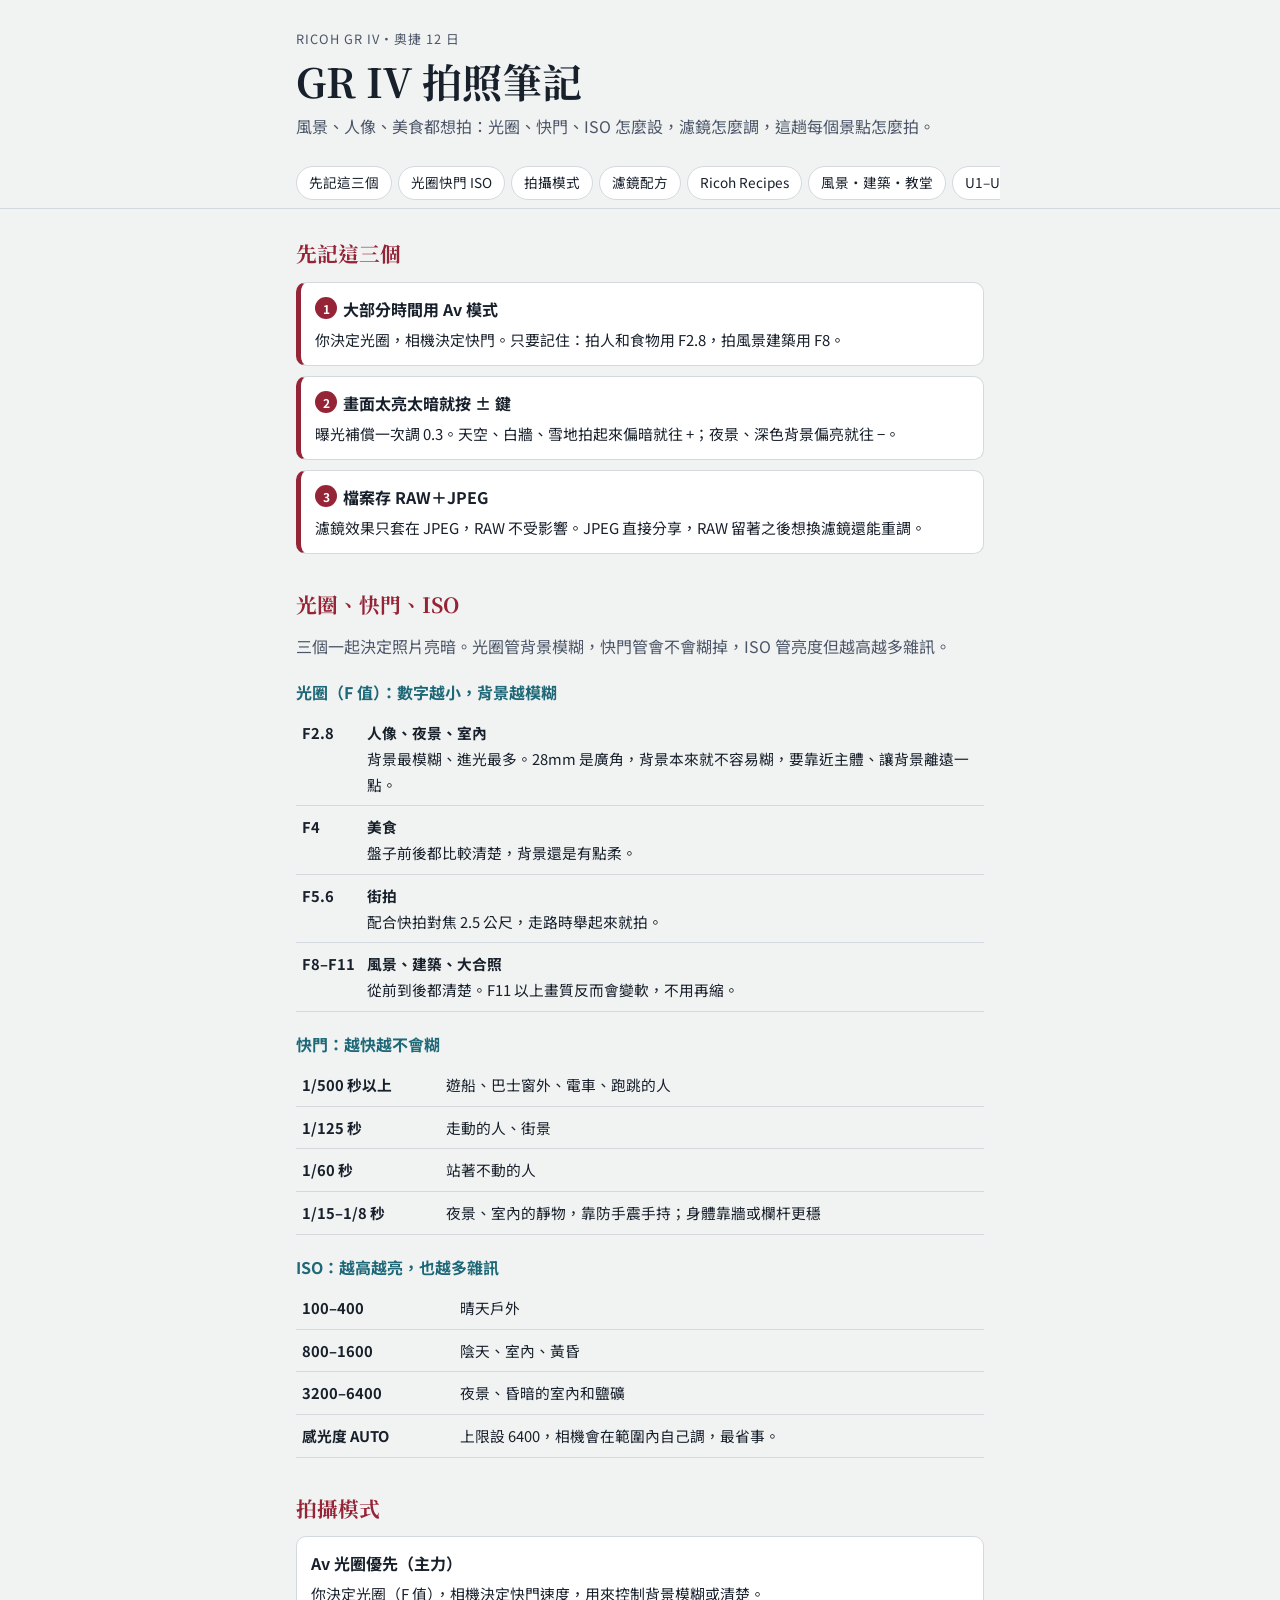
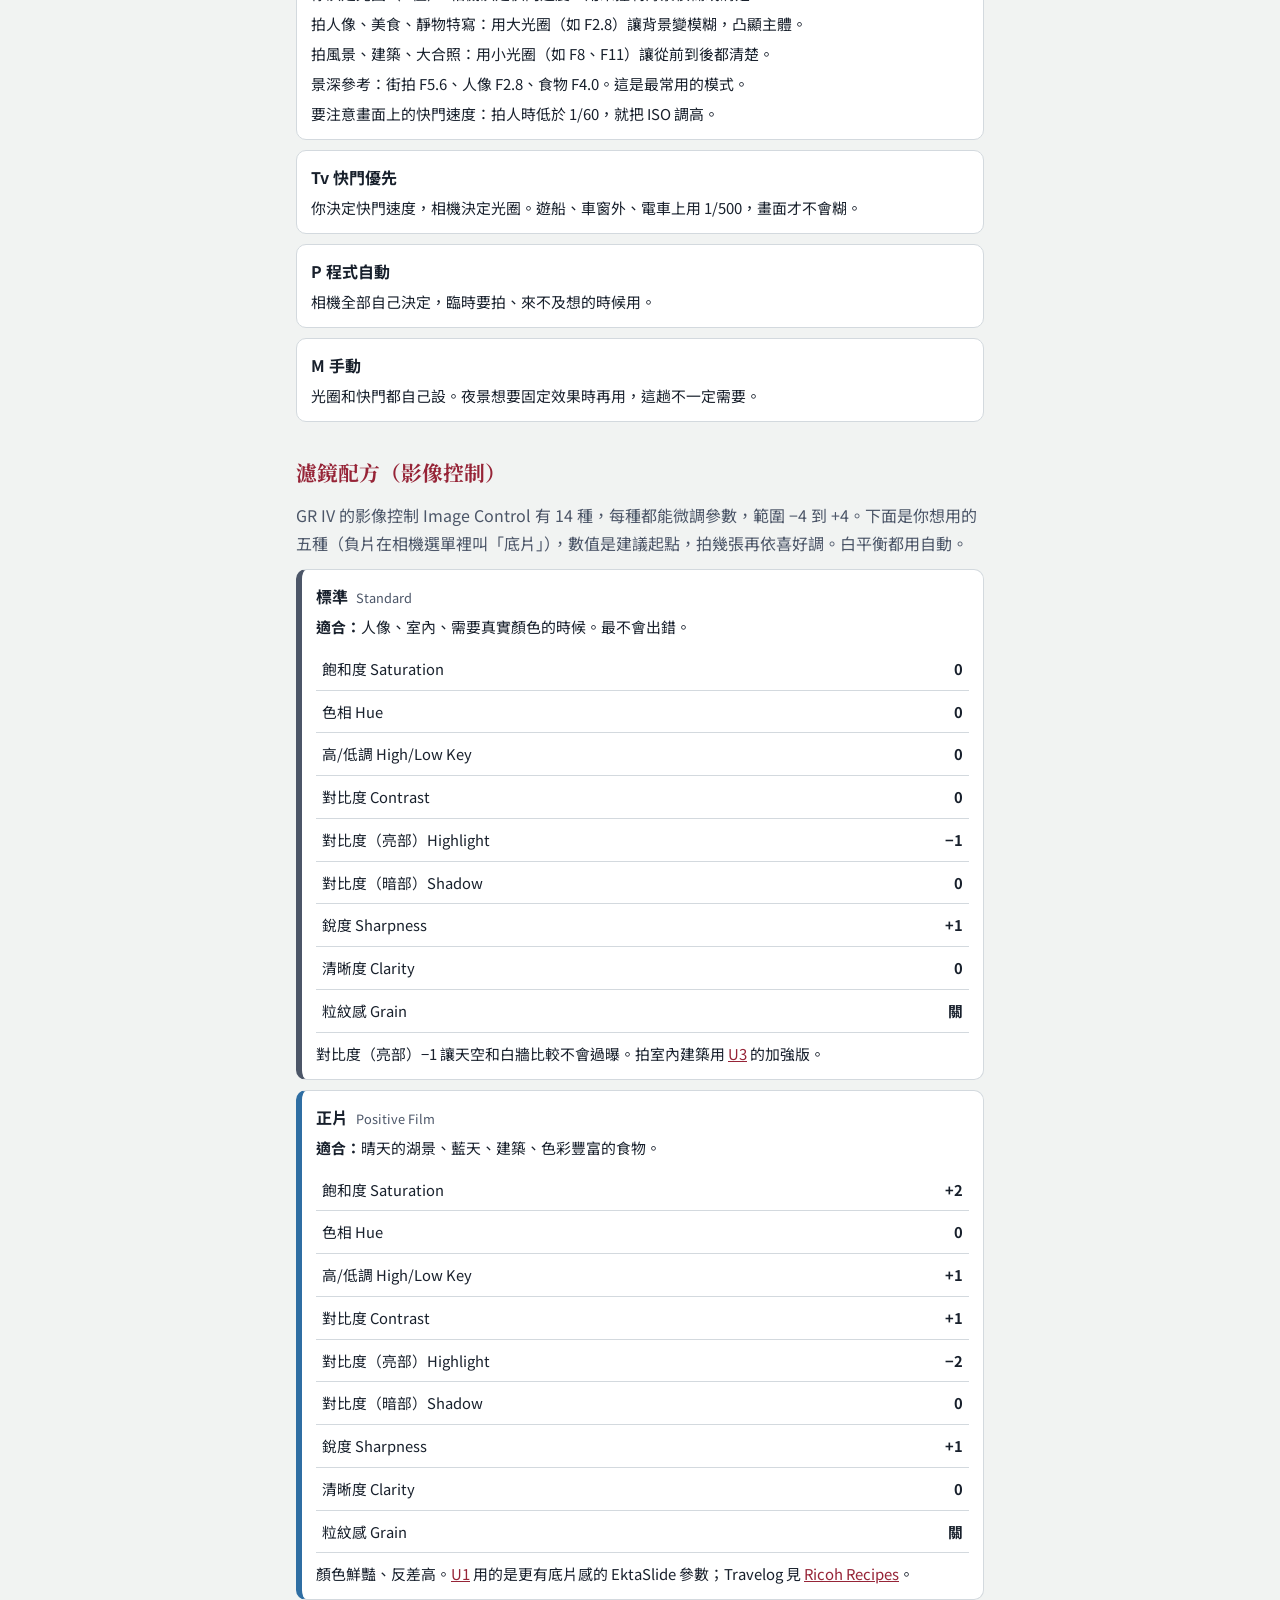
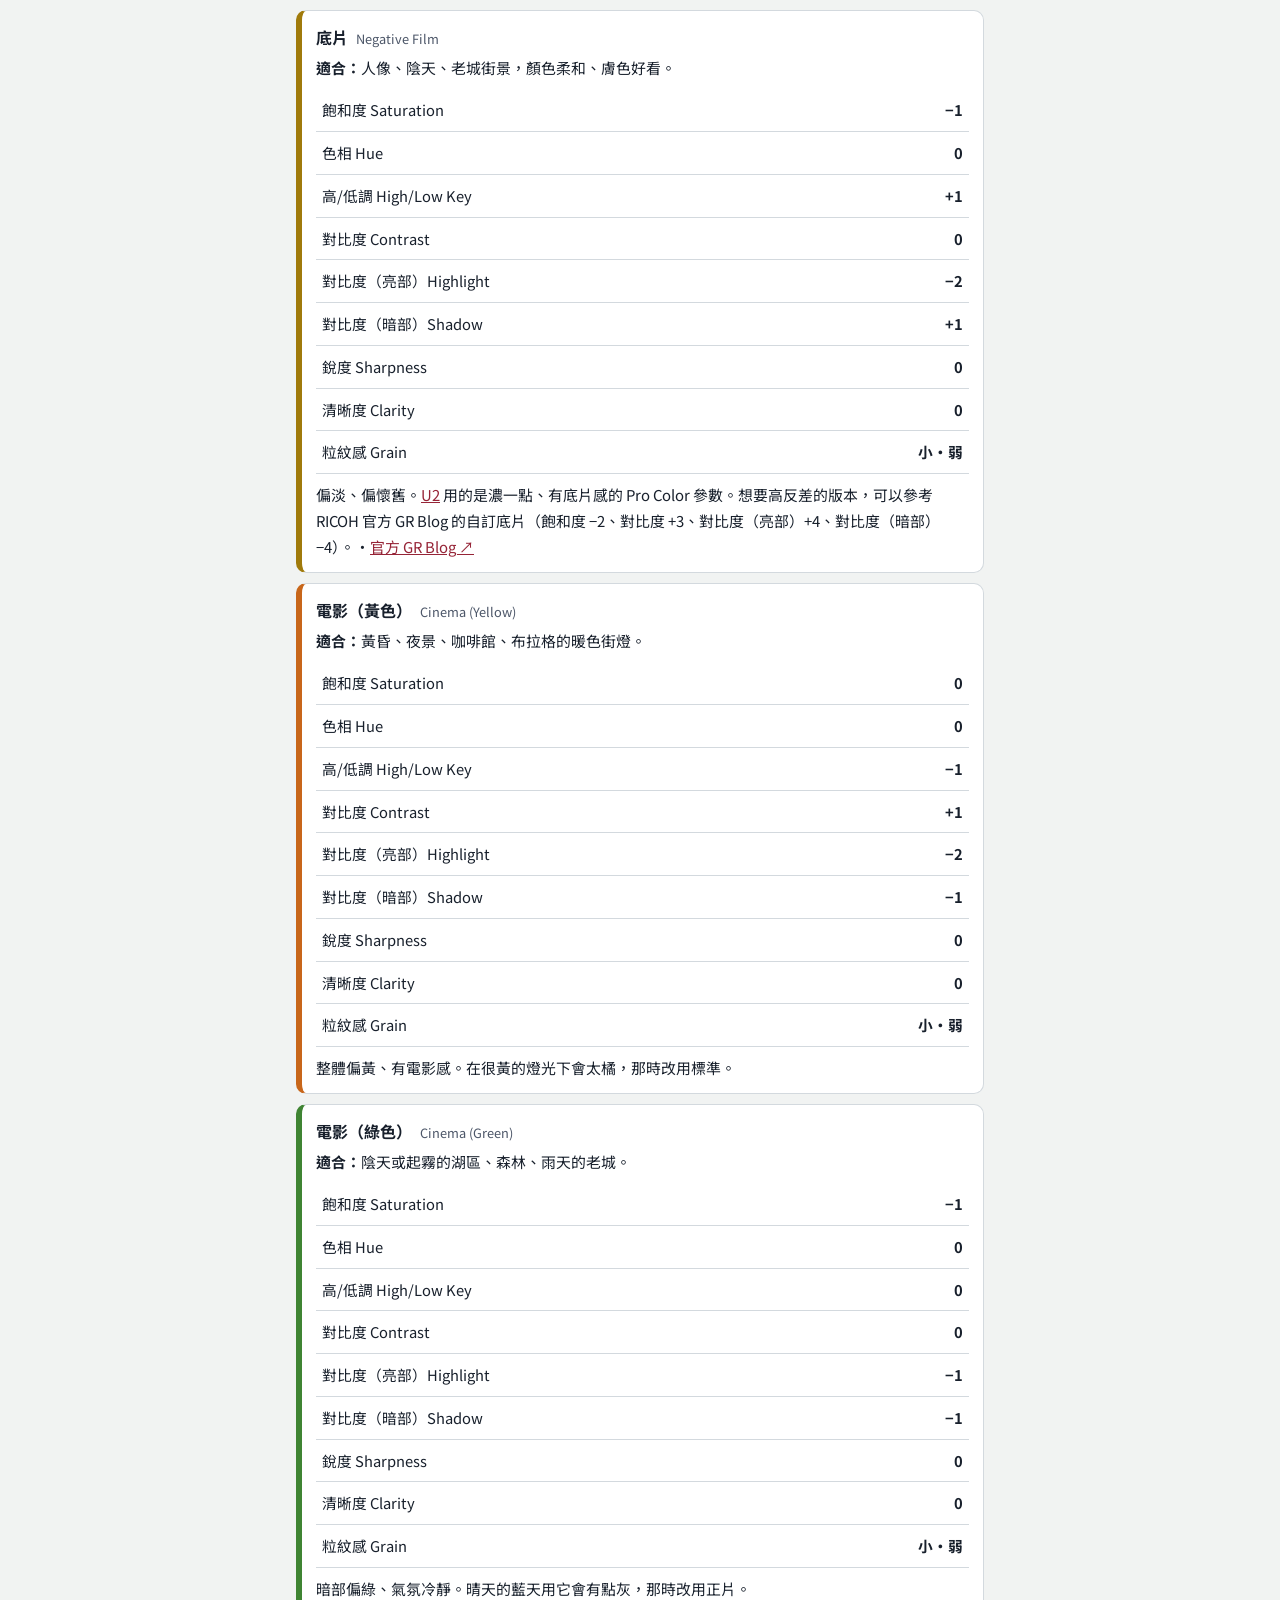
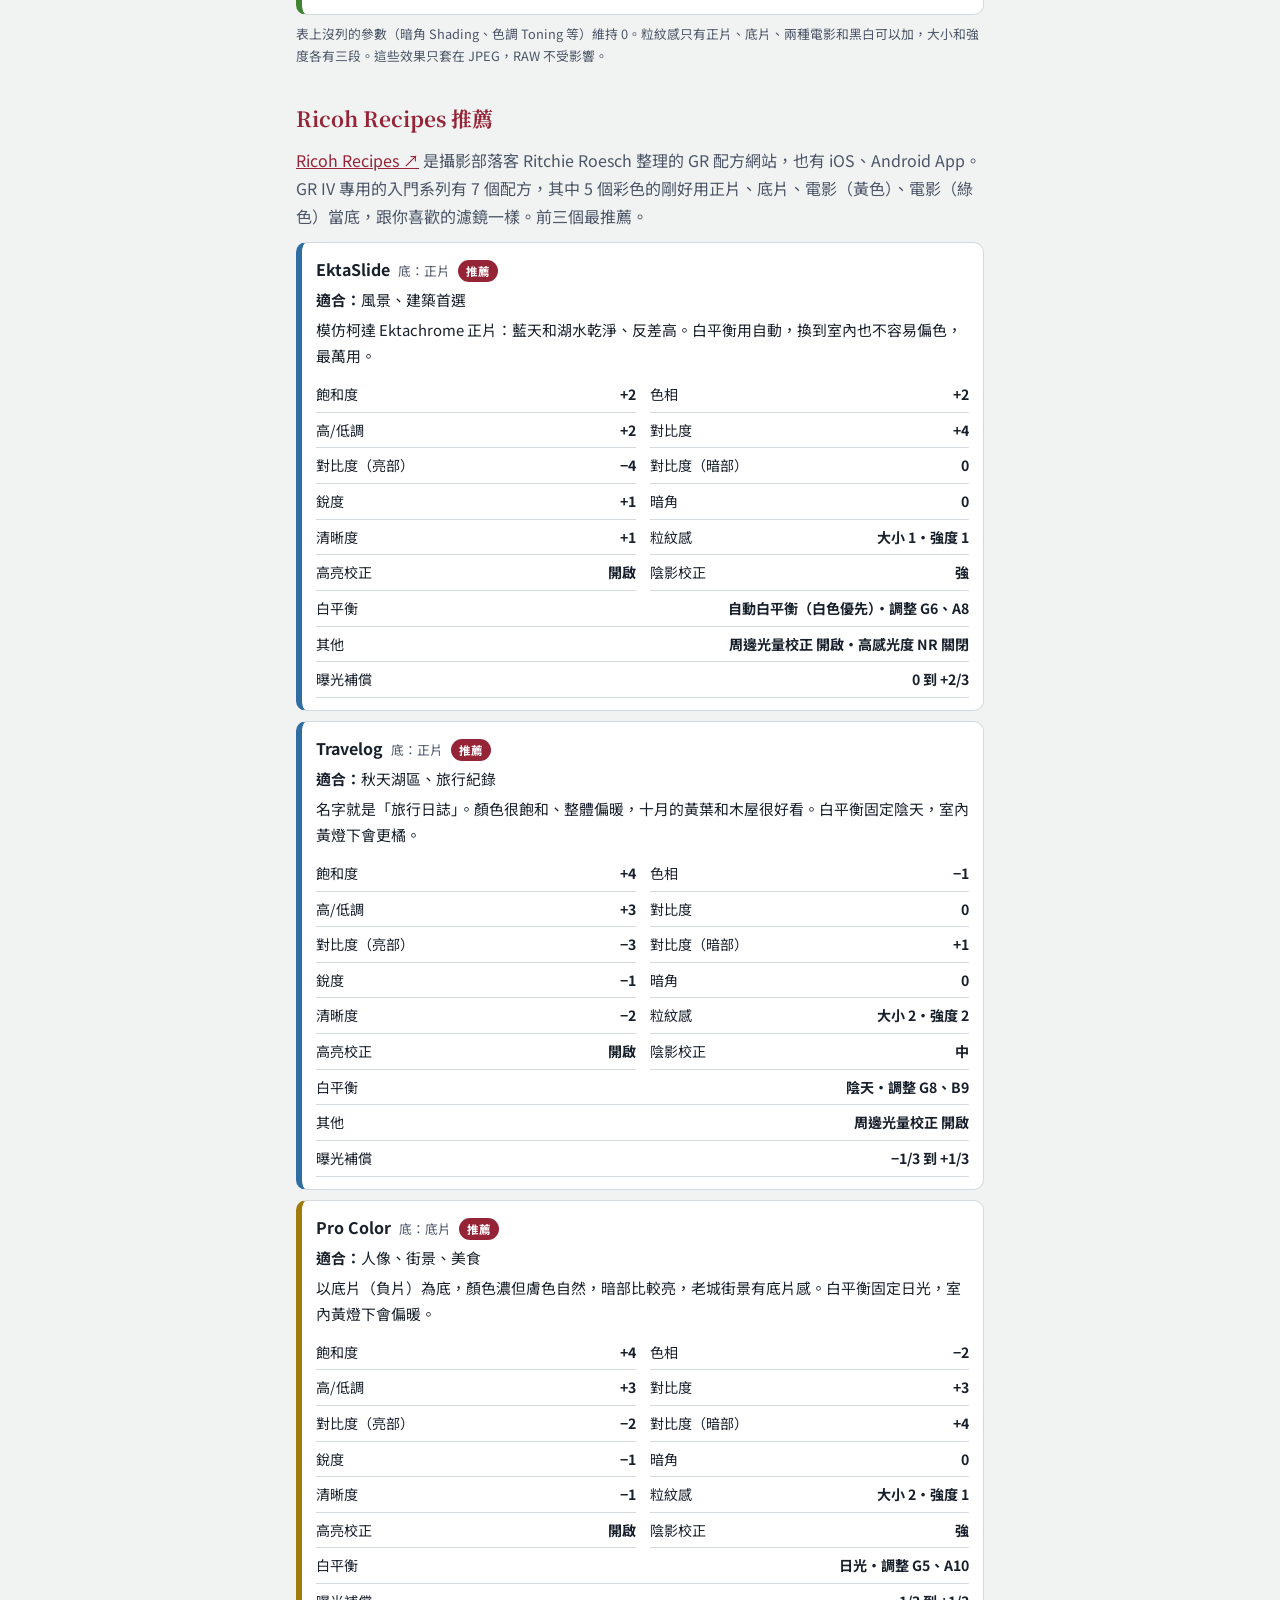
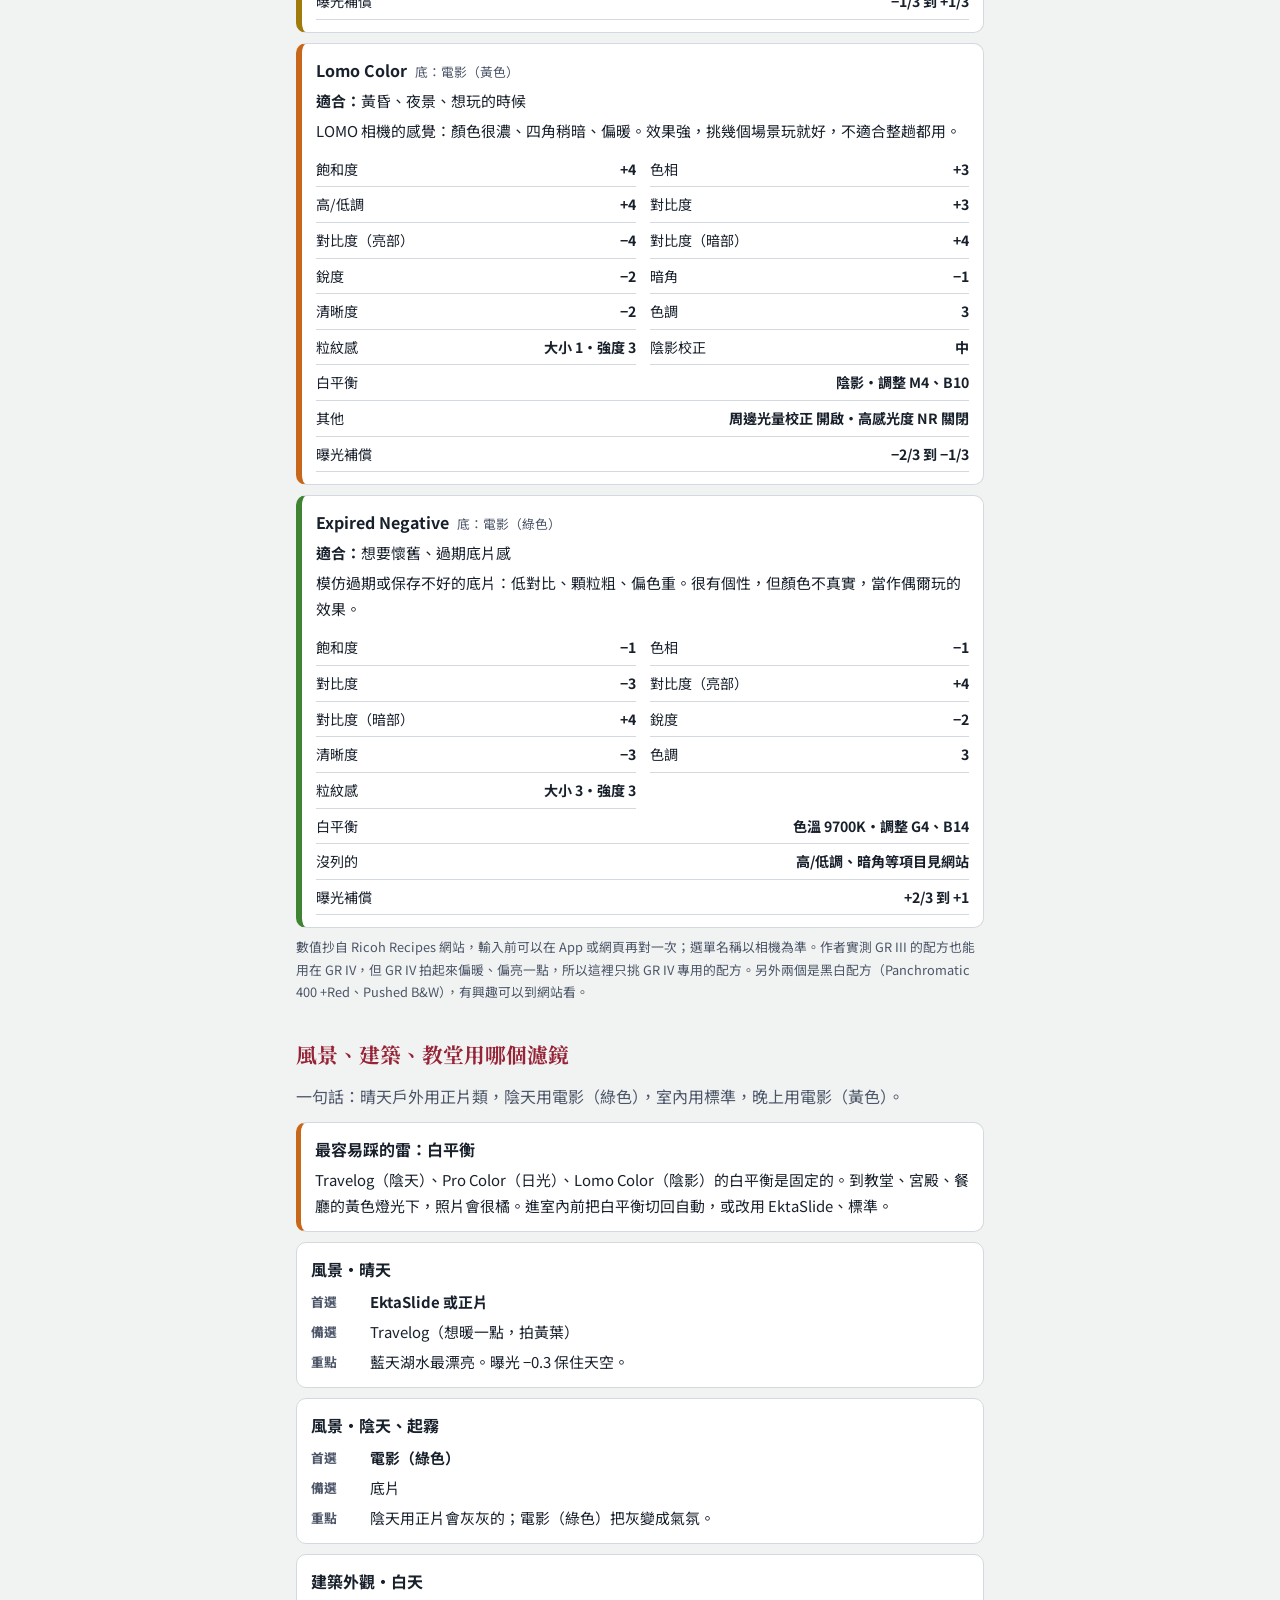
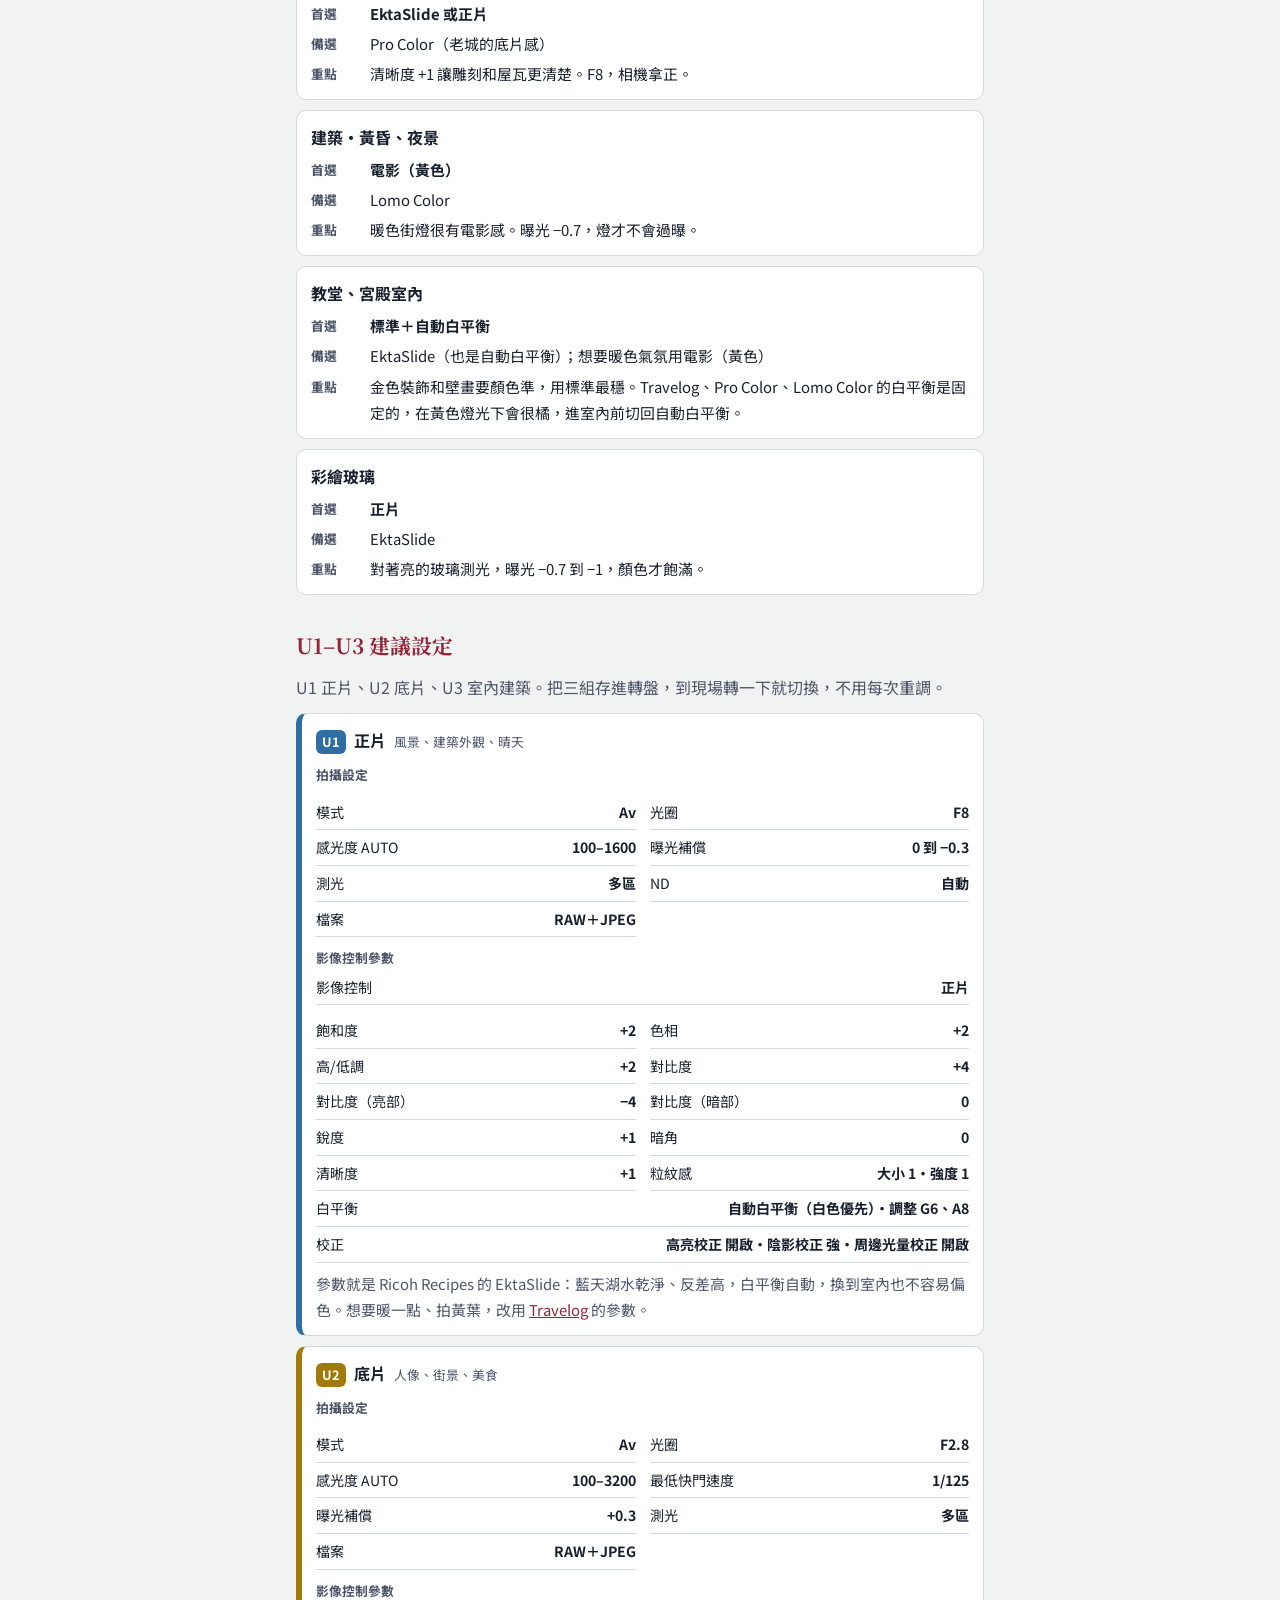
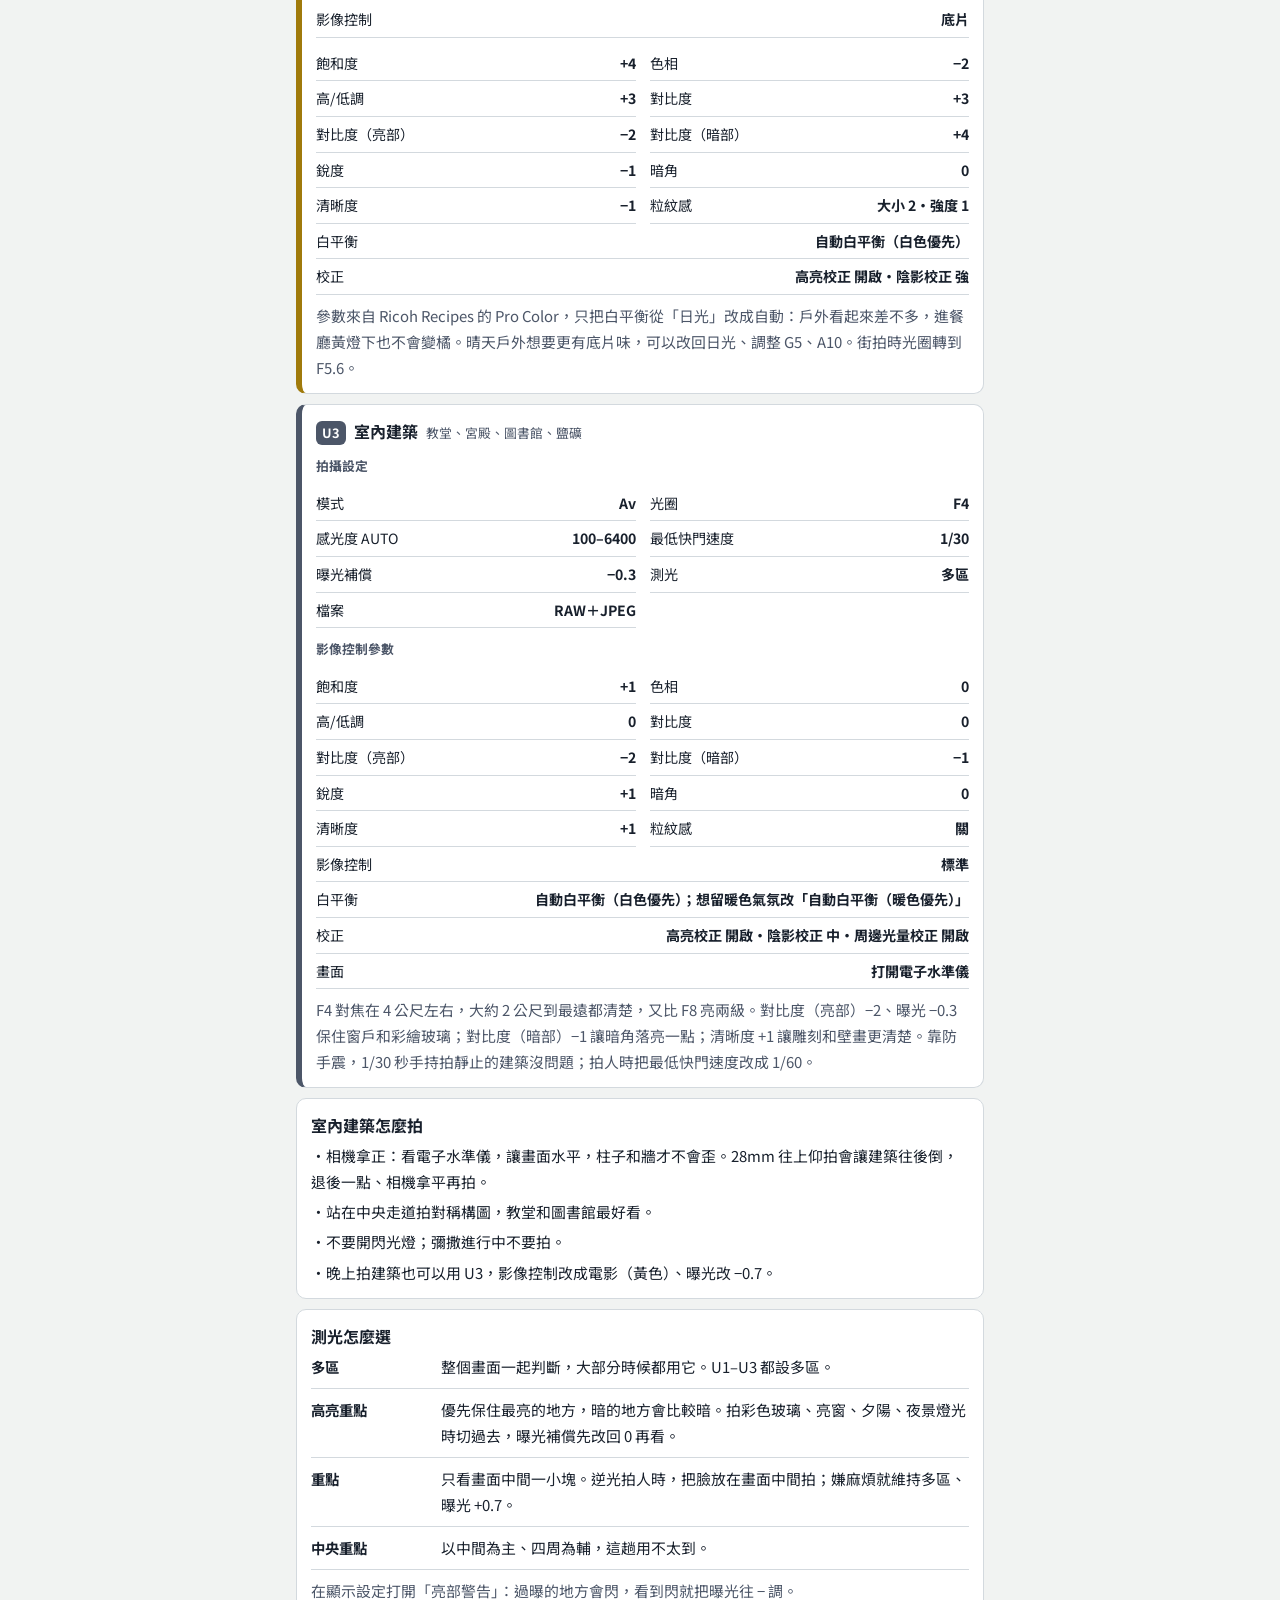
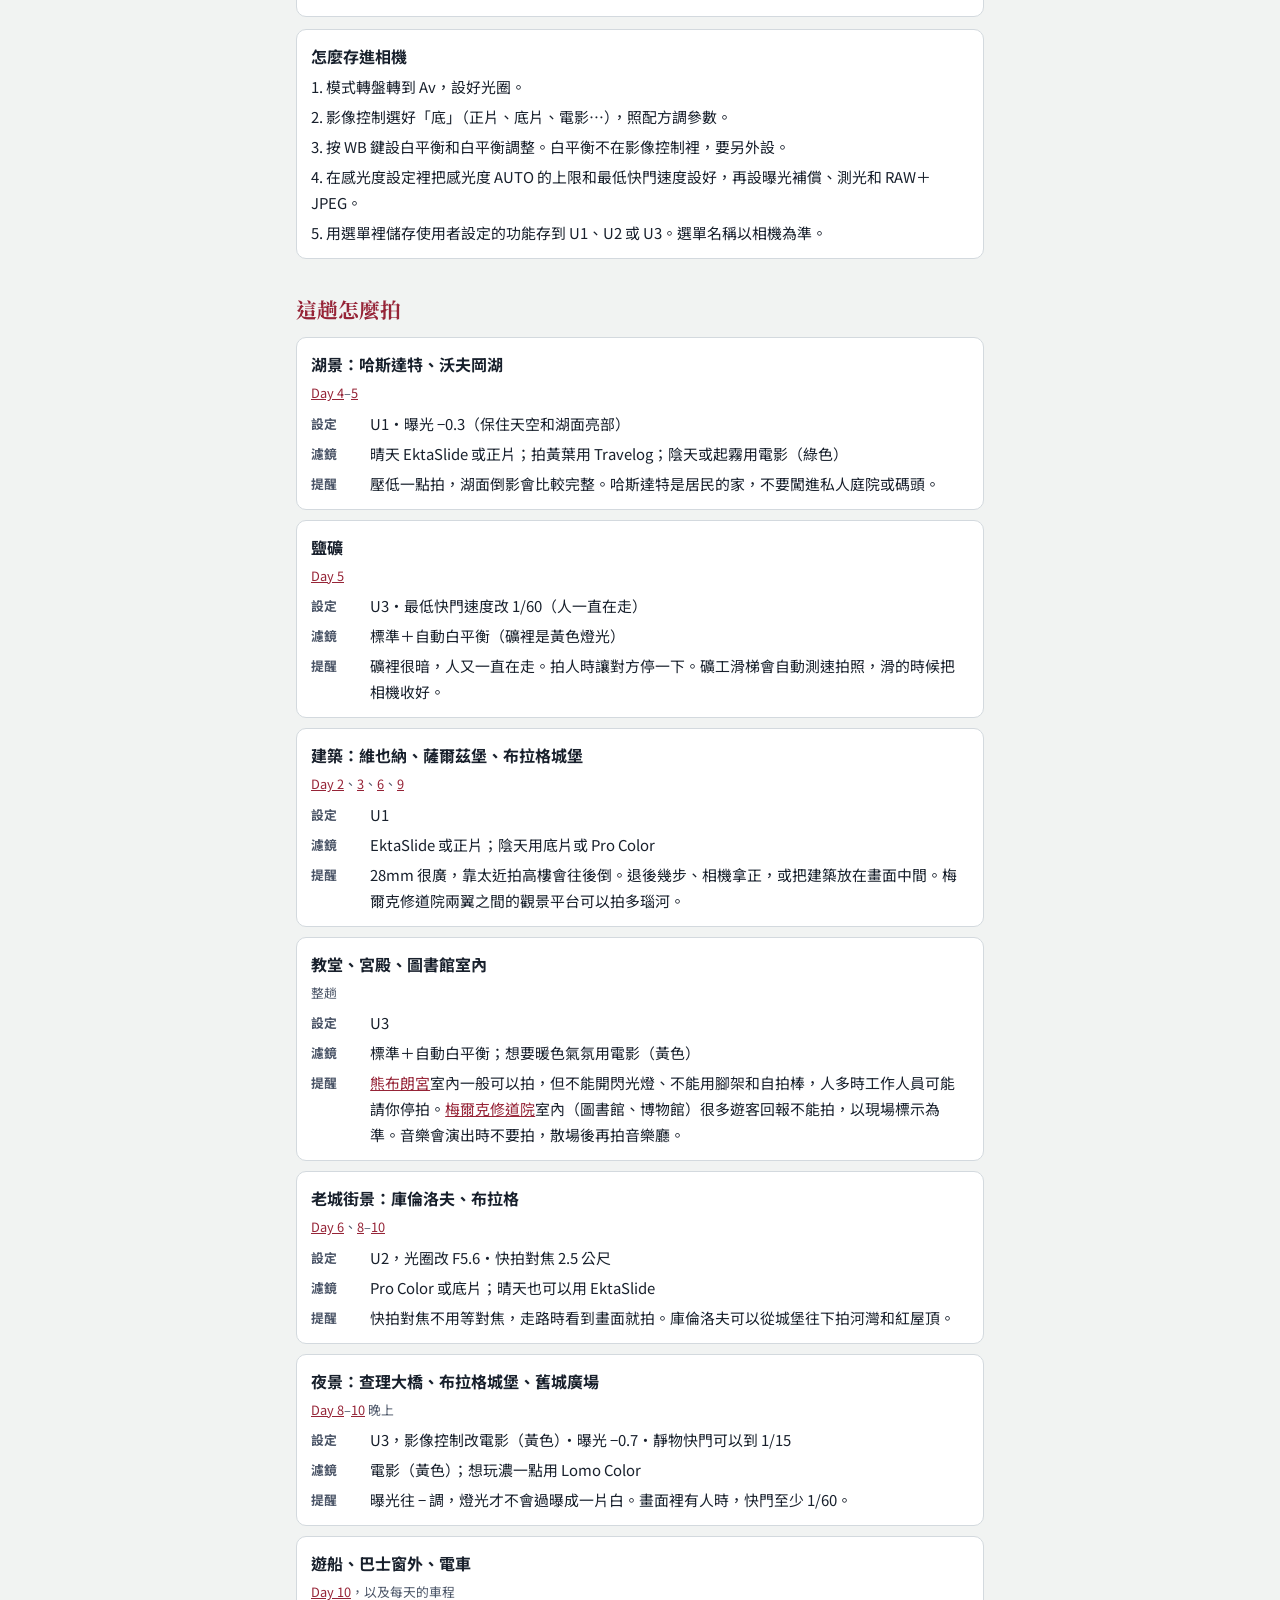
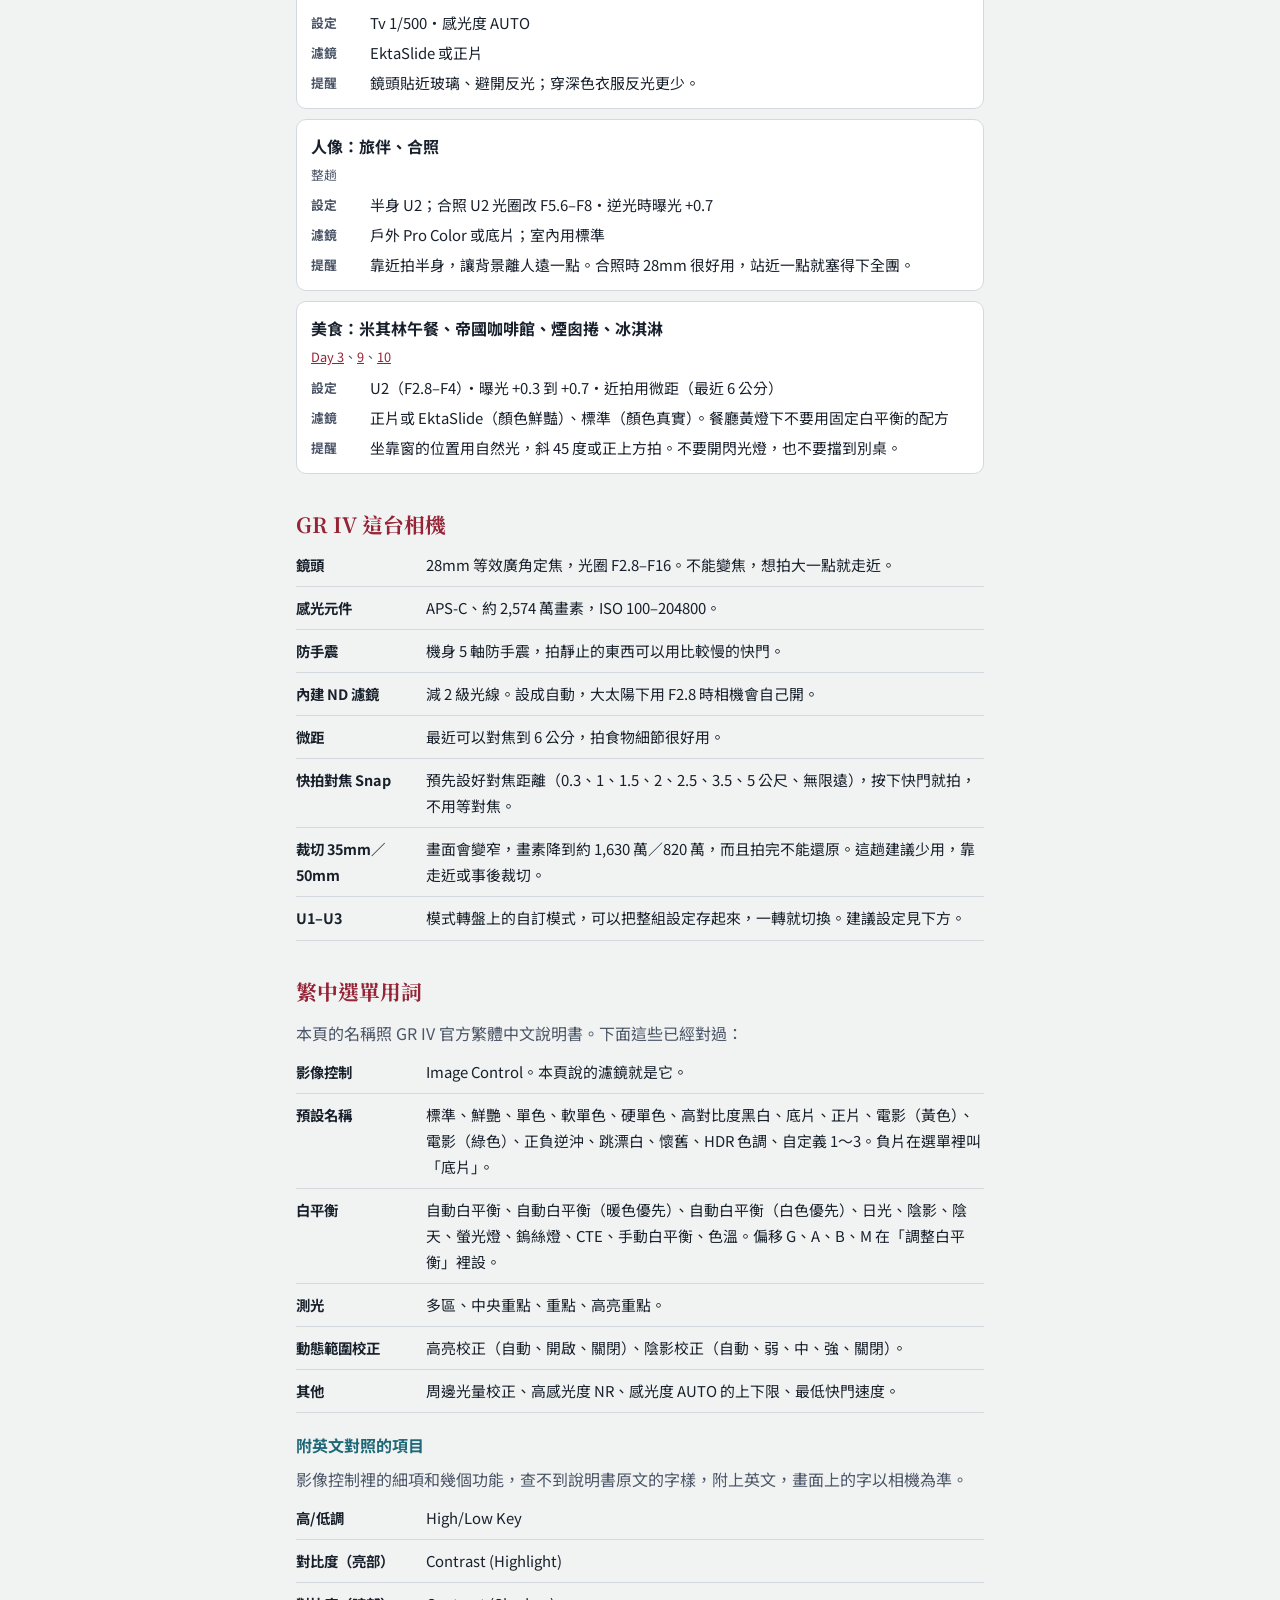
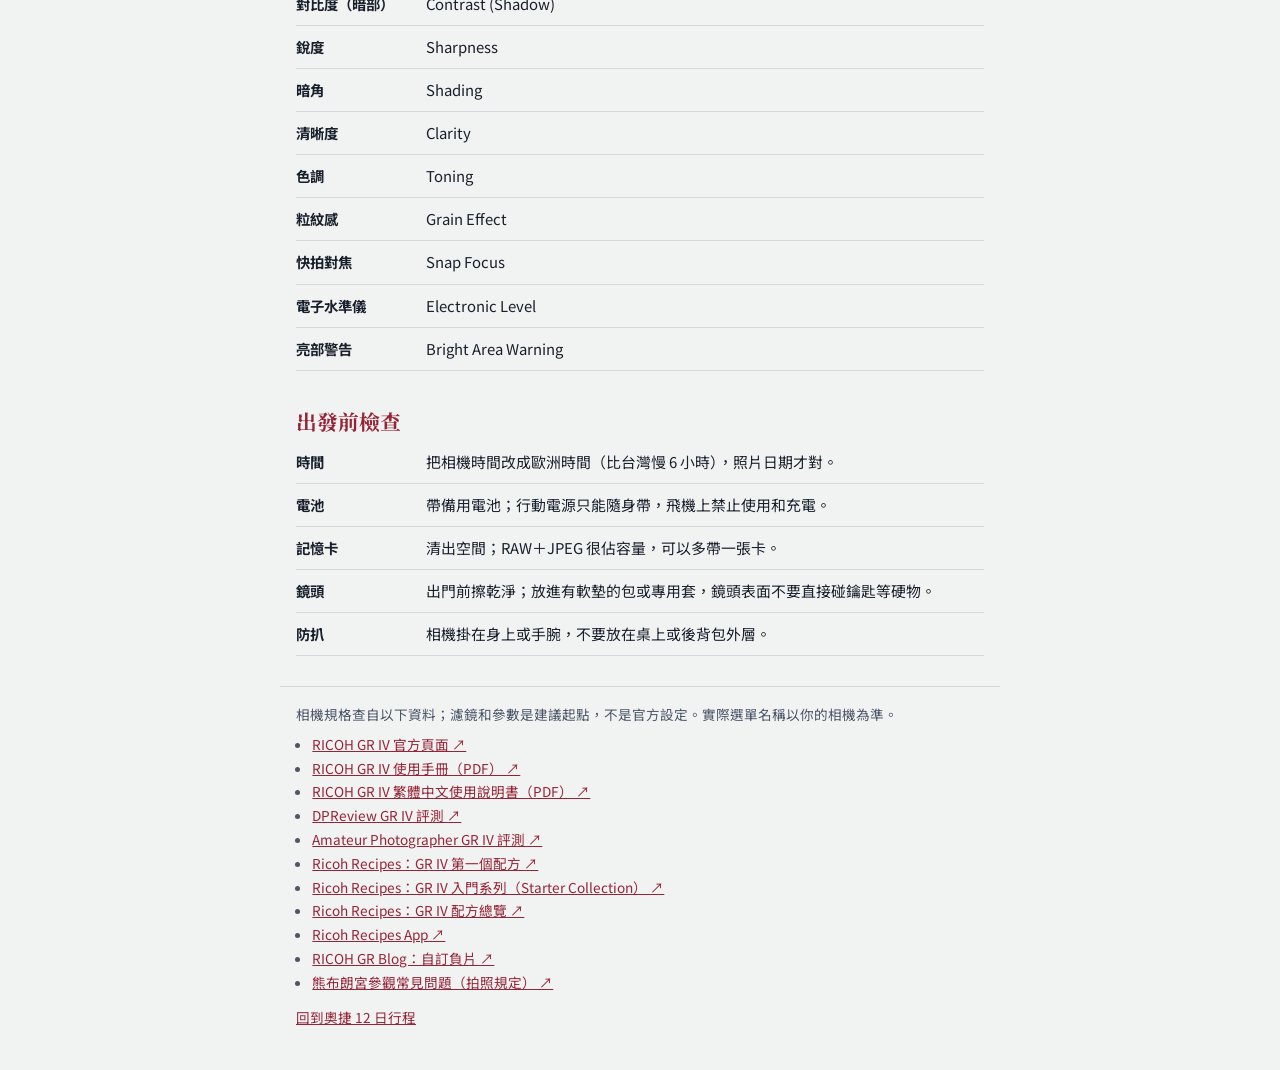
==== commit 7f1794c3: "GR4：用詞改成官方繁中說明書的選單名稱，加「繁中選單用詞」對照 影像風格→影像控制、負片→底片、電影（黃色／綠色）、白平衡與測光名稱、 高亮校正／陰影校正、周邊光量校正、高感光度 NR、感光度 AU" ====
--- a/GR4/index.html
+++ b/GR4/index.html
@@ -73,6 +73,6 @@
 </style>
 </head>
 <body>
-<header class="top"><p class="eyebrow">RICOH GR IV・奧捷 12 日</p><h1>GR IV 拍照筆記</h1><p class="sub">風景、人像、美食都想拍：光圈、快門、ISO 怎麼設，濾鏡怎麼調，這趟每個景點怎麼拍。</p></header><nav class="toc" aria-label="目錄"><div class="in"><a href="#top3">先記這三個</a><a href="#basics">光圈快門 ISO</a><a href="#modes">拍攝模式</a><a href="#recipes">濾鏡配方</a><a href="#rr">Ricoh Recipes</a><a href="#which">風景・建築・教堂</a><a href="#umodes">U1–U3</a><a href="#scenes">這趟怎麼拍</a><a href="#camera">相機功能</a><a href="#check">出發前</a></div></nav><main class="wrap"><section id="top3"><h2>先記這三個</h2><div class="cards top3"><div class="card"><h3><span class="n">1</span>大部分時間用 Av 模式</h3><p>你決定光圈，相機決定快門。只要記住：拍人和食物用 F2.8，拍風景建築用 F8。</p></div><div class="card"><h3><span class="n">2</span>畫面太亮太暗就按 ± 鍵</h3><p>曝光補償一次調 0.3。天空、白牆、雪地拍起來偏暗就往 +；夜景、深色背景偏亮就往 −。</p></div><div class="card"><h3><span class="n">3</span>檔案存 RAW＋JPEG</h3><p>濾鏡效果只套在 JPEG，RAW 不受影響。JPEG 直接分享，RAW 留著之後想換濾鏡還能重調。</p></div></div></section><section id="basics"><h2>光圈、快門、ISO</h2><p class="lead">三個一起決定照片亮暗。光圈管背景模糊，快門管會不會糊掉，ISO 管亮度但越高越多雜訊。</p><h3 class="sub-h">光圈（F 值）：數字越小，背景越模糊</h3><table><tbody><tr><td class="k">F2.8</td><td><b>人像、夜景、室內</b><br>背景最模糊、進光最多。28mm 是廣角，背景本來就不容易糊，要靠近主體、讓背景離遠一點。</td></tr><tr><td class="k">F4</td><td><b>美食</b><br>盤子前後都比較清楚，背景還是有點柔。</td></tr><tr><td class="k">F5.6</td><td><b>街拍</b><br>配合快拍對焦 2.5 公尺，走路時舉起來就拍。</td></tr><tr><td class="k">F8–F11</td><td><b>風景、建築、大合照</b><br>從前到後都清楚。F11 以上畫質反而會變軟，不用再縮。</td></tr></tbody></table><h3 class="sub-h">快門：越快越不會糊</h3><table><tbody><tr><td class="k">1/500 秒以上</td><td>遊船、巴士窗外、電車、跑跳的人</td></tr><tr><td class="k">1/125 秒</td><td>走動的人、街景</td></tr><tr><td class="k">1/60 秒</td><td>站著不動的人</td></tr><tr><td class="k">1/15–1/8 秒</td><td>夜景、室內的靜物，靠防手震手持；身體靠牆或欄杆更穩</td></tr></tbody></table><h3 class="sub-h">ISO：越高越亮，也越多雜訊</h3><table><tbody><tr><td class="k">100–400</td><td>晴天戶外</td></tr><tr><td class="k">800–1600</td><td>陰天、室內、黃昏</td></tr><tr><td class="k">3200–6400</td><td>夜景、昏暗的室內和鹽礦</td></tr><tr><td class="k">ISO 自動</td><td>上限設 6400，相機會在範圍內自己調，最省事。</td></tr></tbody></table></section><section id="modes"><h2>拍攝模式</h2><div class="cards"><div class="card"><h3>Av 光圈優先（主力）</h3><p>你決定光圈（F 值），相機決定快門速度，用來控制背景模糊或清楚。</p><p>拍人像、美食、靜物特寫：用大光圈（如 F2.8）讓背景變模糊，凸顯主體。</p><p>拍風景、建築、大合照：用小光圈（如 F8、F11）讓從前到後都清楚。</p><p>景深參考：街拍 F5.6、人像 F2.8、食物 F4.0。這是最常用的模式。</p><p>要注意畫面上的快門速度：拍人時低於 1/60，就把 ISO 調高。</p></div><div class="card"><h3>Tv 快門優先</h3><p>你決定快門速度，相機決定光圈。遊船、車窗外、電車上用 1/500，畫面才不會糊。</p></div><div class="card"><h3>P 程式自動</h3><p>相機全部自己決定，臨時要拍、來不及想的時候用。</p></div><div class="card"><h3>M 手動</h3><p>光圈和快門都自己設。夜景想要固定效果時再用，這趟不一定需要。</p></div></div></section><section id="recipes"><h2>濾鏡配方（影像風格）</h2><p class="lead">GR IV 的影像風格 Image Control 有 14 種，每種都能微調參數，範圍 −4 到 +4。下面是你想用的五種，數值是建議起點，拍幾張再依喜好調。白平衡都用自動。</p><div class="cards"><div class="card recipe" style="--rc:#4C5668"><h3>標準<small>Standard</small></h3><p><b>適合：</b>人像、室內、需要真實顏色的時候。最不會出錯。</p><table><tbody><tr><td>飽和度 Saturation</td><td class="v">0</td></tr><tr><td>色相 Hue</td><td class="v">0</td></tr><tr><td>高/低調 High/Low Key</td><td class="v">0</td></tr><tr><td>對比 Contrast</td><td class="v">0</td></tr><tr><td>對比（亮部）Highlight</td><td class="v">−1</td></tr><tr><td>對比（暗部）Shadow</td><td class="v">0</td></tr><tr><td>銳利度 Sharpness</td><td class="v">+1</td></tr><tr><td>清晰度 Clarity</td><td class="v">0</td></tr><tr><td>顆粒 Grain</td><td class="v">關</td></tr></tbody></table><p>亮部對比 −1 讓天空和白牆比較不會過曝。拍室內建築用 <a href="#umodes">U3</a> 的加強版。</p></div><div class="card recipe" style="--rc:#2F6EA3"><h3>正片<small>Positive Film</small></h3><p><b>適合：</b>晴天的湖景、藍天、建築、色彩豐富的食物。</p><table><tbody><tr><td>飽和度 Saturation</td><td class="v">+2</td></tr><tr><td>色相 Hue</td><td class="v">0</td></tr><tr><td>高/低調 High/Low Key</td><td class="v">+1</td></tr><tr><td>對比 Contrast</td><td class="v">+1</td></tr><tr><td>對比（亮部）Highlight</td><td class="v">−2</td></tr><tr><td>對比（暗部）Shadow</td><td class="v">0</td></tr><tr><td>銳利度 Sharpness</td><td class="v">+1</td></tr><tr><td>清晰度 Clarity</td><td class="v">0</td></tr><tr><td>顆粒 Grain</td><td class="v">關</td></tr></tbody></table><p>顏色鮮豔、反差高。<a href="#umodes">U1</a> 用的是更有底片感的 EktaSlide 參數；Travelog 見 <a href="#rr">Ricoh Recipes</a>。</p></div><div class="card recipe" style="--rc:#A07A0B"><h3>負片<small>Negative Film</small></h3><p><b>適合：</b>人像、陰天、老城街景，顏色柔和、膚色好看。</p><table><tbody><tr><td>飽和度 Saturation</td><td class="v">−1</td></tr><tr><td>色相 Hue</td><td class="v">0</td></tr><tr><td>高/低調 High/Low Key</td><td class="v">+1</td></tr><tr><td>對比 Contrast</td><td class="v">0</td></tr><tr><td>對比（亮部）Highlight</td><td class="v">−2</td></tr><tr><td>對比（暗部）Shadow</td><td class="v">+1</td></tr><tr><td>銳利度 Sharpness</td><td class="v">0</td></tr><tr><td>清晰度 Clarity</td><td class="v">0</td></tr><tr><td>顆粒 Grain</td><td class="v">小・弱</td></tr></tbody></table><p>偏淡、偏懷舊。<a href="#umodes">U2</a> 用的是濃一點、有底片感的 Pro Color 參數。想要高反差的版本，可以參考 RICOH 官方 GR Blog 的自訂負片（飽和度 −2、對比 +3、亮部對比 +4、暗部對比 −4）。・<a href="https://www.grblog.jp/en/article/7151/" target="_blank" rel="noopener">官方 GR Blog ↗</a></p></div><div class="card recipe" style="--rc:#C8661A"><h3>電影（黃）<small>Cinema (Yellow)</small></h3><p><b>適合：</b>黃昏、夜景、咖啡館、布拉格的暖色街燈。</p><table><tbody><tr><td>飽和度 Saturation</td><td class="v">0</td></tr><tr><td>色相 Hue</td><td class="v">0</td></tr><tr><td>高/低調 High/Low Key</td><td class="v">−1</td></tr><tr><td>對比 Contrast</td><td class="v">+1</td></tr><tr><td>對比（亮部）Highlight</td><td class="v">−2</td></tr><tr><td>對比（暗部）Shadow</td><td class="v">−1</td></tr><tr><td>銳利度 Sharpness</td><td class="v">0</td></tr><tr><td>清晰度 Clarity</td><td class="v">0</td></tr><tr><td>顆粒 Grain</td><td class="v">小・弱</td></tr></tbody></table><p>整體偏黃、有電影感。在很黃的燈光下會太橘，那時改用標準。</p></div><div class="card recipe" style="--rc:#3F8433"><h3>電影（綠）<small>Cinema (Green)</small></h3><p><b>適合：</b>陰天或起霧的湖區、森林、雨天的老城。</p><table><tbody><tr><td>飽和度 Saturation</td><td class="v">−1</td></tr><tr><td>色相 Hue</td><td class="v">0</td></tr><tr><td>高/低調 High/Low Key</td><td class="v">0</td></tr><tr><td>對比 Contrast</td><td class="v">0</td></tr><tr><td>對比（亮部）Highlight</td><td class="v">−1</td></tr><tr><td>對比（暗部）Shadow</td><td class="v">−1</td></tr><tr><td>銳利度 Sharpness</td><td class="v">0</td></tr><tr><td>清晰度 Clarity</td><td class="v">0</td></tr><tr><td>顆粒 Grain</td><td class="v">小・弱</td></tr></tbody></table><p>暗部偏綠、氣氛冷靜。晴天的藍天用它會有點灰，那時改用正片。</p></div></div><p class="fine">表上沒列的參數（暗角 Shading、色調 Toning 等）維持 0。顆粒只有正片、負片、兩種電影和黑白可以加，大小和強度各有三段。這些效果只套在 JPEG，RAW 不受影響。</p></section><section id="rr"><h2>Ricoh Recipes 推薦</h2><p class="lead"><a href="https://ricohrecipes.com/ricoh-gr-iv-recipes/" target="_blank" rel="noopener">Ricoh Recipes ↗</a> 是攝影部落客 Ritchie Roesch 整理的 GR 配方網站，也有 iOS、Android App。GR IV 專用的入門系列有 7 個配方，其中 5 個彩色的剛好用正片、負片、電影（黃）、電影（綠）當底，跟你喜歡的濾鏡一樣。前三個最推薦。</p><div class="cards"><div class="card recipe" style="--rc:#2F6EA3"><h3>EktaSlide<small>底：正片</small><span class="pick">推薦</span></h3><p><b>適合：</b>風景、建築首選</p><p>模仿柯達 Ektachrome 正片：藍天和湖水乾淨、反差高。白平衡用自動，換到室內也不容易偏色，最萬用。</p><div class="kv"><div><span>飽和度</span><b>+2</b></div><div><span>色相</span><b>+2</b></div><div><span>高/低調</span><b>+2</b></div><div><span>對比</span><b>+4</b></div><div><span>亮部對比</span><b>−4</b></div><div><span>暗部對比</span><b>0</b></div><div><span>銳利度</span><b>+1</b></div><div><span>暗角</span><b>0</b></div><div><span>清晰度</span><b>+1</b></div><div><span>顆粒</span><b>大小 1・強度 1</b></div><div><span>亮部修正</span><b>開</b></div><div><span>暗部修正</span><b>強</b></div></div><div class="kv wide"><div><span>白平衡</span><b>自動（白色優先）・補償 G6、A8</b></div><div><span>其他</span><b>周邊光量補正 開・高 ISO 降噪 關</b></div><div><span>曝光補償</span><b>0 到 +2/3</b></div></div></div><div class="card recipe" style="--rc:#2F6EA3"><h3>Travelog<small>底：正片</small><span class="pick">推薦</span></h3><p><b>適合：</b>秋天湖區、旅行紀錄</p><p>名字就是「旅行日誌」。顏色很飽和、整體偏暖，十月的黃葉和木屋很好看。白平衡固定陰天，室內黃燈下會更橘。</p><div class="kv"><div><span>飽和度</span><b>+4</b></div><div><span>色相</span><b>−1</b></div><div><span>高/低調</span><b>+3</b></div><div><span>對比</span><b>0</b></div><div><span>亮部對比</span><b>−3</b></div><div><span>暗部對比</span><b>+1</b></div><div><span>銳利度</span><b>−1</b></div><div><span>暗角</span><b>0</b></div><div><span>清晰度</span><b>−2</b></div><div><span>顆粒</span><b>大小 2・強度 2</b></div><div><span>亮部修正</span><b>開</b></div><div><span>暗部修正</span><b>中</b></div></div><div class="kv wide"><div><span>白平衡</span><b>陰天・補償 G8、B9</b></div><div><span>其他</span><b>周邊光量補正 開</b></div><div><span>曝光補償</span><b>−1/3 到 +1/3</b></div></div></div><div class="card recipe" style="--rc:#A07A0B"><h3>Pro Color<small>底：負片</small><span class="pick">推薦</span></h3><p><b>適合：</b>人像、街景、美食</p><p>負片底，顏色濃但膚色自然，暗部比較亮，老城街景有底片感。白平衡固定日光，室內黃燈下會偏暖。</p><div class="kv"><div><span>飽和度</span><b>+4</b></div><div><span>色相</span><b>−2</b></div><div><span>高/低調</span><b>+3</b></div><div><span>對比</span><b>+3</b></div><div><span>亮部對比</span><b>−2</b></div><div><span>暗部對比</span><b>+4</b></div><div><span>銳利度</span><b>−1</b></div><div><span>暗角</span><b>0</b></div><div><span>清晰度</span><b>−1</b></div><div><span>顆粒</span><b>大小 2・強度 1</b></div><div><span>亮部修正</span><b>開</b></div><div><span>暗部修正</span><b>強</b></div></div><div class="kv wide"><div><span>白平衡</span><b>日光・補償 G5、A10</b></div><div><span>曝光補償</span><b>−1/3 到 +1/3</b></div></div></div><div class="card recipe" style="--rc:#C8661A"><h3>Lomo Color<small>底：電影（黃）</small></h3><p><b>適合：</b>黃昏、夜景、想玩的時候</p><p>LOMO 相機的感覺：顏色很濃、四角稍暗、偏暖。效果強，挑幾個場景玩就好，不適合整趟都用。</p><div class="kv"><div><span>飽和度</span><b>+4</b></div><div><span>色相</span><b>+3</b></div><div><span>高/低調</span><b>+4</b></div><div><span>對比</span><b>+3</b></div><div><span>亮部對比</span><b>−4</b></div><div><span>暗部對比</span><b>+4</b></div><div><span>銳利度</span><b>−2</b></div><div><span>暗角</span><b>−1</b></div><div><span>清晰度</span><b>−2</b></div><div><span>色調</span><b>3</b></div><div><span>顆粒</span><b>大小 1・強度 3</b></div><div><span>暗部修正</span><b>中</b></div></div><div class="kv wide"><div><span>白平衡</span><b>陰影・補償 M4、B10</b></div><div><span>其他</span><b>周邊光量補正 開・高 ISO 降噪 關</b></div><div><span>曝光補償</span><b>−2/3 到 −1/3</b></div></div></div><div class="card recipe" style="--rc:#3F8433"><h3>Expired Negative<small>底：電影（綠）</small></h3><p><b>適合：</b>想要懷舊、過期底片感</p><p>模仿過期或保存不好的底片：低對比、顆粒粗、偏色重。很有個性，但顏色不真實，當作偶爾玩的效果。</p><div class="kv"><div><span>飽和度</span><b>−1</b></div><div><span>色相</span><b>−1</b></div><div><span>對比</span><b>−3</b></div><div><span>亮部對比</span><b>+4</b></div><div><span>暗部對比</span><b>+4</b></div><div><span>銳利度</span><b>−2</b></div><div><span>清晰度</span><b>−3</b></div><div><span>色調</span><b>3</b></div><div><span>顆粒</span><b>大小 3・強度 3</b></div></div><div class="kv wide"><div><span>白平衡</span><b>色溫 9700K・補償 G4、B14</b></div><div><span>沒列的</span><b>高/低調、暗角等項目見網站</b></div><div><span>曝光補償</span><b>+2/3 到 +1</b></div></div></div></div><p class="fine">數值抄自 Ricoh Recipes 網站，輸入前可以在 App 或網頁再對一次；選單名稱以相機為準。作者實測 GR III 的配方也能用在 GR IV，但 GR IV 拍起來偏暖、偏亮一點，所以這裡只挑 GR IV 專用的配方。另外兩個是黑白配方（Panchromatic 400 +Red、Pushed B&W），有興趣可以到網站看。</p></section><section id="which"><h2>風景、建築、教堂用哪個濾鏡</h2><p class="lead">一句話：晴天戶外用正片類，陰天用電影（綠），室內用標準，晚上用電影（黃）。</p><div class="card warn"><h3>最容易踩的雷：白平衡</h3><p>Travelog（陰天）、Pro Color（日光）、Lomo Color（陰影）的白平衡是固定的。到教堂、宮殿、餐廳的黃色燈光下，照片會很橘。進室內前把白平衡切回自動，或改用 EktaSlide、標準。</p></div><div class="cards"><div class="card scene"><h3>風景・晴天</h3><dl><div><dt>首選</dt><dd><b>EktaSlide 或正片</b></dd></div><div><dt>備選</dt><dd>Travelog（想暖一點，拍黃葉）</dd></div><div><dt>重點</dt><dd>藍天湖水最漂亮。曝光 −0.3 保住天空。</dd></div></dl></div><div class="card scene"><h3>風景・陰天、起霧</h3><dl><div><dt>首選</dt><dd><b>電影（綠）</b></dd></div><div><dt>備選</dt><dd>負片</dd></div><div><dt>重點</dt><dd>陰天用正片會灰灰的；電影（綠）把灰變成氣氛。</dd></div></dl></div><div class="card scene"><h3>建築外觀・白天</h3><dl><div><dt>首選</dt><dd><b>EktaSlide 或正片</b></dd></div><div><dt>備選</dt><dd>Pro Color（老城的底片感）</dd></div><div><dt>重點</dt><dd>清晰度 +1 讓雕刻和屋瓦更清楚。F8，相機拿正。</dd></div></dl></div><div class="card scene"><h3>建築・黃昏、夜景</h3><dl><div><dt>首選</dt><dd><b>電影（黃）</b></dd></div><div><dt>備選</dt><dd>Lomo Color</dd></div><div><dt>重點</dt><dd>暖色街燈很有電影感。曝光 −0.7，燈才不會過曝。</dd></div></dl></div><div class="card scene"><h3>教堂、宮殿室內</h3><dl><div><dt>首選</dt><dd><b>標準＋自動白平衡</b></dd></div><div><dt>備選</dt><dd>EktaSlide（也是自動白平衡）；想要暖色氣氛用電影（黃）</dd></div><div><dt>重點</dt><dd>金色裝飾和壁畫要顏色準，用標準最穩。Travelog、Pro Color、Lomo Color 的白平衡是固定的，在黃色燈光下會很橘，進室內前切回自動白平衡。</dd></div></dl></div><div class="card scene"><h3>彩繪玻璃</h3><dl><div><dt>首選</dt><dd><b>正片</b></dd></div><div><dt>備選</dt><dd>EktaSlide</dd></div><div><dt>重點</dt><dd>對著亮的玻璃測光，曝光 −0.7 到 −1，顏色才飽滿。</dd></div></dl></div></div></section><section id="umodes"><h2>U1–U3 建議設定</h2><p class="lead">U1 正片、U2 負片、U3 室內建築。把三組存進轉盤，到現場轉一下就切換，不用每次重調。</p><div class="cards"><div class="card recipe" style="--rc:#2F6EA3"><h3><span class="ukey">U1</span>正片<small>風景、建築外觀、晴天</small></h3><h4 class="mini">拍攝設定</h4><div class="kv"><div><span>模式</span><b>Av</b></div><div><span>光圈</span><b>F8</b></div><div><span>ISO 自動</span><b>100–1600</b></div><div><span>曝光補償</span><b>0 到 −0.3</b></div><div><span>測光</span><b>多區</b></div><div><span>ND</span><b>自動</b></div><div><span>檔案</span><b>RAW＋JPEG</b></div></div><h4 class="mini">影像風格參數</h4><div class="kv wide"><div><span>影像風格</span><b>正片</b></div></div><div class="kv"><div><span>飽和度</span><b>+2</b></div><div><span>色相</span><b>+2</b></div><div><span>高/低調</span><b>+2</b></div><div><span>對比</span><b>+4</b></div><div><span>亮部對比</span><b>−4</b></div><div><span>暗部對比</span><b>0</b></div><div><span>銳利度</span><b>+1</b></div><div><span>暗角</span><b>0</b></div><div><span>清晰度</span><b>+1</b></div><div><span>顆粒</span><b>小・弱</b></div></div><div class="kv wide"><div><span>白平衡</span><b>自動（白色優先）・補償 G6、A8</b></div><div><span>修正</span><b>亮部修正 開・暗部修正 強・周邊光量補正 開</b></div></div><p class="fine">參數就是 Ricoh Recipes 的 EktaSlide：藍天湖水乾淨、反差高，白平衡自動，換到室內也不容易偏色。想要暖一點、拍黃葉，改用 <a href="#rr">Travelog</a> 的參數。</p></div><div class="card recipe" style="--rc:#A07A0B"><h3><span class="ukey">U2</span>負片<small>人像、街景、美食</small></h3><h4 class="mini">拍攝設定</h4><div class="kv"><div><span>模式</span><b>Av</b></div><div><span>光圈</span><b>F2.8</b></div><div><span>ISO 自動</span><b>100–3200</b></div><div><span>最低快門</span><b>1/125</b></div><div><span>曝光補償</span><b>+0.3</b></div><div><span>測光</span><b>多區</b></div><div><span>檔案</span><b>RAW＋JPEG</b></div></div><h4 class="mini">影像風格參數</h4><div class="kv wide"><div><span>影像風格</span><b>負片</b></div></div><div class="kv"><div><span>飽和度</span><b>+4</b></div><div><span>色相</span><b>−2</b></div><div><span>高/低調</span><b>+3</b></div><div><span>對比</span><b>+3</b></div><div><span>亮部對比</span><b>−2</b></div><div><span>暗部對比</span><b>+4</b></div><div><span>銳利度</span><b>−1</b></div><div><span>暗角</span><b>0</b></div><div><span>清晰度</span><b>−1</b></div><div><span>顆粒</span><b>大小 2・強度 1</b></div></div><div class="kv wide"><div><span>白平衡</span><b>自動（白色優先）</b></div><div><span>修正</span><b>亮部修正 開・暗部修正 強</b></div></div><p class="fine">參數來自 Ricoh Recipes 的 Pro Color，只把白平衡從「日光」改成自動：戶外看起來差不多，進餐廳黃燈下也不會變橘。晴天戶外想要更有底片味，可以改回日光、補償 G5、A10。街拍時光圈轉到 F5.6。</p></div><div class="card recipe" style="--rc:#4C5668"><h3><span class="ukey">U3</span>室內建築<small>教堂、宮殿、圖書館、鹽礦</small></h3><h4 class="mini">拍攝設定</h4><div class="kv"><div><span>模式</span><b>Av</b></div><div><span>光圈</span><b>F4</b></div><div><span>ISO 自動</span><b>100–6400</b></div><div><span>最低快門</span><b>1/30</b></div><div><span>曝光補償</span><b>−0.3</b></div><div><span>測光</span><b>多區</b></div><div><span>檔案</span><b>RAW＋JPEG</b></div></div><h4 class="mini">影像風格參數</h4><div class="kv wide"></div><div class="kv"><div><span>飽和度</span><b>+1</b></div><div><span>色相</span><b>0</b></div><div><span>高/低調</span><b>0</b></div><div><span>對比</span><b>0</b></div><div><span>亮部對比</span><b>−2</b></div><div><span>暗部對比</span><b>−1</b></div><div><span>銳利度</span><b>+1</b></div><div><span>暗角</span><b>0</b></div><div><span>清晰度</span><b>+1</b></div><div><span>顆粒</span><b>關</b></div></div><div class="kv wide"><div><span>影像風格</span><b>標準</b></div><div><span>白平衡</span><b>自動（白色優先）；想留暖色氣氛改「自動（暖色優先）」</b></div><div><span>修正</span><b>亮部修正 開・暗部修正 中・周邊光量補正 開</b></div><div><span>畫面</span><b>打開電子水準儀</b></div></div><p class="fine">F4 對焦在 4 公尺左右，大約 2 公尺到最遠都清楚，又比 F8 亮兩級。亮部對比 −2、曝光 −0.3 保住窗戶和彩繪玻璃；暗部對比 −1 讓暗角落亮一點；清晰度 +1 讓雕刻和壁畫更清楚。靠防手震，1/30 秒手持拍靜止的建築沒問題；拍人時把最低快門改成 1/60。</p></div></div><div class="card" style="margin-top:10px"><h3>室內建築怎麼拍</h3><p>・相機拿正：看電子水準儀，讓畫面水平，柱子和牆才不會歪。28mm 往上仰拍會讓建築往後倒，退後一點、相機拿平再拍。</p><p>・站在中央走道拍對稱構圖，教堂和圖書館最好看。</p><p>・不要開閃光燈；彌撒進行中不要拍。</p><p>・晚上拍建築也可以用 U3，影像風格改成電影（黃）、曝光改 −0.7。</p></div><div class="card" style="margin-top:10px"><h3>測光怎麼選</h3><dl class="facts"><div><dt>多區</dt><dd>整個畫面一起判斷，大部分時候都用它。U1–U3 都設多區。</dd></div><div><dt>亮部優先</dt><dd>優先保住最亮的地方，暗的地方會比較暗。拍彩色玻璃、亮窗、夕陽、夜景燈光時切過去，曝光補償先改回 0 再看。</dd></div><div><dt>點測光</dt><dd>只看畫面中間一小塊。逆光拍人時，把臉放在畫面中間拍；嫌麻煩就維持多區、曝光 +0.7。</dd></div><div><dt>中央重點</dt><dd>以中間為主、四周為輔，這趟用不太到。</dd></div></dl><p class="fine">在顯示設定打開「亮部警告」：過曝的地方會閃，看到閃就把曝光往 − 調。</p></div><div class="card" style="margin-top:12px"><h3>怎麼存進相機</h3><p>1. 模式轉盤轉到 Av，設好光圈。</p><p>2. 影像風格選好「底」（正片、負片、電影…），照配方調參數。</p><p>3. 按 WB 鍵設白平衡和補償。白平衡不在影像風格裡，要另外設。</p><p>4. 在 ISO 設定裡把「自動」的上限和最低快門設好，再設曝光補償、測光和 RAW＋JPEG。</p><p>5. 用選單裡儲存使用者設定的功能存到 U1、U2 或 U3。選單名稱以相機為準。</p></div></section><section id="scenes"><h2>這趟怎麼拍</h2><div class="cards"><div class="card scene"><h3>湖景：哈斯達特、沃夫岡湖</h3><p class="when"><a href="../#d4">Day 4</a>–<a href="../#d5">5</a></p><dl><div><dt>設定</dt><dd>U1・曝光 −0.3（保住天空和湖面亮部）</dd></div><div><dt>濾鏡</dt><dd>晴天 EktaSlide 或正片；拍黃葉用 Travelog；陰天或起霧用電影（綠）</dd></div><div><dt>提醒</dt><dd>壓低一點拍，湖面倒影會比較完整。哈斯達特是居民的家，不要闖進私人庭院或碼頭。</dd></div></dl></div><div class="card scene"><h3>鹽礦</h3><p class="when"><a href="../#d5">Day 5</a></p><dl><div><dt>設定</dt><dd>U3・最低快門改 1/60（人一直在走）</dd></div><div><dt>濾鏡</dt><dd>標準＋自動白平衡（礦裡是黃色燈光）</dd></div><div><dt>提醒</dt><dd>礦裡很暗，人又一直在走。拍人時讓對方停一下。礦工滑梯會自動測速拍照，滑的時候把相機收好。</dd></div></dl></div><div class="card scene"><h3>建築：維也納、薩爾茲堡、布拉格城堡</h3><p class="when"><a href="../#d2">Day 2</a>、<a href="../#d3">3</a>、<a href="../#d6">6</a>、<a href="../#d9">9</a></p><dl><div><dt>設定</dt><dd>U1</dd></div><div><dt>濾鏡</dt><dd>EktaSlide 或正片；陰天用負片或 Pro Color</dd></div><div><dt>提醒</dt><dd>28mm 很廣，靠太近拍高樓會往後倒。退後幾步、相機拿正，或把建築放在畫面中間。梅爾克修道院兩翼之間的觀景平台可以拍多瑙河。</dd></div></dl></div><div class="card scene"><h3>教堂、宮殿、圖書館室內</h3><p class="when">整趟</p><dl><div><dt>設定</dt><dd>U3</dd></div><div><dt>濾鏡</dt><dd>標準＋自動白平衡；想要暖色氣氛用電影（黃）</dd></div><div><dt>提醒</dt><dd><a href="../#d3">熊布朗宮</a>室內一般可以拍，但不能開閃光燈、不能用腳架和自拍棒，人多時工作人員可能請你停拍。<a href="../#d2">梅爾克修道院</a>室內（圖書館、博物館）很多遊客回報不能拍，以現場標示為準。音樂會演出時不要拍，散場後再拍音樂廳。</dd></div></dl></div><div class="card scene"><h3>老城街景：庫倫洛夫、布拉格</h3><p class="when"><a href="../#d6">Day 6</a>、<a href="../#d8">8</a>–<a href="../#d10">10</a></p><dl><div><dt>設定</dt><dd>U2，光圈改 F5.6・快拍對焦 2.5 公尺</dd></div><div><dt>濾鏡</dt><dd>Pro Color 或負片；晴天也可以用 EktaSlide</dd></div><div><dt>提醒</dt><dd>快拍對焦不用等對焦，走路時看到畫面就拍。庫倫洛夫可以從城堡往下拍河灣和紅屋頂。</dd></div></dl></div><div class="card scene"><h3>夜景：查理大橋、布拉格城堡、舊城廣場</h3><p class="when"><a href="../#d8">Day 8</a>–<a href="../#d10">10</a> 晚上</p><dl><div><dt>設定</dt><dd>U3，影像風格改電影（黃）・曝光 −0.7・靜物快門可以到 1/15</dd></div><div><dt>濾鏡</dt><dd>電影（黃）；想玩濃一點用 Lomo Color</dd></div><div><dt>提醒</dt><dd>曝光往 − 調，燈光才不會過曝成一片白。畫面裡有人時，快門至少 1/60。</dd></div></dl></div><div class="card scene"><h3>遊船、巴士窗外、電車</h3><p class="when"><a href="../#d10">Day 10</a>，以及每天的車程</p><dl><div><dt>設定</dt><dd>Tv 1/500・ISO 自動</dd></div><div><dt>濾鏡</dt><dd>EktaSlide 或正片</dd></div><div><dt>提醒</dt><dd>鏡頭貼近玻璃、避開反光；穿深色衣服反光更少。</dd></div></dl></div><div class="card scene"><h3>人像：旅伴、合照</h3><p class="when">整趟</p><dl><div><dt>設定</dt><dd>半身 U2；合照 U2 光圈改 F5.6–F8・逆光時曝光 +0.7</dd></div><div><dt>濾鏡</dt><dd>戶外 Pro Color 或負片；室內用標準</dd></div><div><dt>提醒</dt><dd>靠近拍半身，讓背景離人遠一點。合照時 28mm 很好用，站近一點就塞得下全團。</dd></div></dl></div><div class="card scene"><h3>美食：米其林午餐、帝國咖啡館、煙囪捲、冰淇淋</h3><p class="when"><a href="../#d3">Day 3</a>、<a href="../#d9">9</a>、<a href="../#d10">10</a></p><dl><div><dt>設定</dt><dd>U2（F2.8–F4）・曝光 +0.3 到 +0.7・近拍用微距（最近 6 公分）</dd></div><div><dt>濾鏡</dt><dd>正片或 EktaSlide（顏色鮮豔）、標準（顏色真實）。餐廳黃燈下不要用固定白平衡的配方</dd></div><div><dt>提醒</dt><dd>坐靠窗的位置用自然光，斜 45 度或正上方拍。不要開閃光燈，也不要擋到別桌。</dd></div></dl></div></div></section><section id="camera"><h2>GR IV 這台相機</h2><dl class="facts"><div><dt>鏡頭</dt><dd>28mm 等效廣角定焦，光圈 F2.8–F16。不能變焦，想拍大一點就走近。</dd></div><div><dt>感光元件</dt><dd>APS-C、約 2,574 萬畫素，ISO 100–204800。</dd></div><div><dt>防手震</dt><dd>機身 5 軸防手震，拍靜止的東西可以用比較慢的快門。</dd></div><div><dt>內建 ND 濾鏡</dt><dd>減 2 級光線。設成自動，大太陽下用 F2.8 時相機會自己開。</dd></div><div><dt>微距</dt><dd>最近可以對焦到 6 公分，拍食物細節很好用。</dd></div><div><dt>快拍對焦 Snap</dt><dd>預先設好對焦距離（0.3、1、1.5、2、2.5、3.5、5 公尺、無限遠），按下快門就拍，不用等對焦。</dd></div><div><dt>裁切 35mm／50mm</dt><dd>畫面會變窄，畫素降到約 1,630 萬／820 萬，而且拍完不能還原。這趟建議少用，靠走近或事後裁切。</dd></div><div><dt>U1–U3</dt><dd>模式轉盤上的自訂模式，可以把整組設定存起來，一轉就切換。建議設定見下方。</dd></div></dl></section><section id="check"><h2>出發前檢查</h2><dl class="facts"><div><dt>時間</dt><dd>把相機時間改成歐洲時間（比台灣慢 6 小時），照片日期才對。</dd></div><div><dt>電池</dt><dd>帶備用電池；行動電源只能隨身帶，飛機上禁止使用和充電。</dd></div><div><dt>記憶卡</dt><dd>清出空間；RAW＋JPEG 很佔容量，可以多帶一張卡。</dd></div><div><dt>鏡頭</dt><dd>出門前擦乾淨；放進有軟墊的包或專用套，鏡頭表面不要直接碰鑰匙等硬物。</dd></div><div><dt>防扒</dt><dd>相機掛在身上或手腕，不要放在桌上或後背包外層。</dd></div></dl></section></main><footer><p>相機規格查自以下資料；濾鏡和參數是建議起點，不是官方設定。實際選單名稱以你的相機為準。</p><ul><li><a href="https://us.ricoh-imaging.com/product/gr-iv/" target="_blank" rel="noopener">RICOH GR IV 官方頁面 ↗</a></li><li><a href="https://www.ricoh-imaging.co.jp/resources/english/support/man-pdf/gr-4_en.pdf" target="_blank" rel="noopener">RICOH GR IV 使用手冊（PDF） ↗</a></li><li><a href="https://www.dpreview.com/reviews/ricoh-gr-iv-in-depth-review/" target="_blank" rel="noopener">DPReview GR IV 評測 ↗</a></li><li><a href="https://amateurphotographer.com/review/ricoh-gr-iv-review/" target="_blank" rel="noopener">Amateur Photographer GR IV 評測 ↗</a></li><li><a href="https://ricohrecipes.com/2025/10/24/my-ricoh-gr-iv-arrived-first-recipe-test/" target="_blank" rel="noopener">Ricoh Recipes：GR IV 第一個配方 ↗</a></li><li><a href="https://ricohrecipes.com/the-starter-collection/" target="_blank" rel="noopener">Ricoh Recipes：GR IV 入門系列（Starter Collection） ↗</a></li><li><a href="https://ricohrecipes.com/ricoh-gr-iv-recipes/" target="_blank" rel="noopener">Ricoh Recipes：GR IV 配方總覽 ↗</a></li><li><a href="https://ricohrecipes.com/ricoh-recipes-app/" target="_blank" rel="noopener">Ricoh Recipes App ↗</a></li><li><a href="https://www.grblog.jp/en/article/7151/" target="_blank" rel="noopener">RICOH GR Blog：自訂負片 ↗</a></li><li><a href="https://www.schoenbrunn.at/en/visitor-information/faq" target="_blank" rel="noopener">熊布朗宮參觀常見問題（拍照規定） ↗</a></li></ul><p><a href="../">回到奧捷 12 日行程</a></p></footer>
+<header class="top"><p class="eyebrow">RICOH GR IV・奧捷 12 日</p><h1>GR IV 拍照筆記</h1><p class="sub">風景、人像、美食都想拍：光圈、快門、ISO 怎麼設，濾鏡怎麼調，這趟每個景點怎麼拍。</p></header><nav class="toc" aria-label="目錄"><div class="in"><a href="#top3">先記這三個</a><a href="#basics">光圈快門 ISO</a><a href="#modes">拍攝模式</a><a href="#recipes">濾鏡配方</a><a href="#rr">Ricoh Recipes</a><a href="#which">風景・建築・教堂</a><a href="#umodes">U1–U3</a><a href="#scenes">這趟怎麼拍</a><a href="#camera">相機功能</a><a href="#terms">選單用詞</a><a href="#check">出發前</a></div></nav><main class="wrap"><section id="top3"><h2>先記這三個</h2><div class="cards top3"><div class="card"><h3><span class="n">1</span>大部分時間用 Av 模式</h3><p>你決定光圈，相機決定快門。只要記住：拍人和食物用 F2.8，拍風景建築用 F8。</p></div><div class="card"><h3><span class="n">2</span>畫面太亮太暗就按 ± 鍵</h3><p>曝光補償一次調 0.3。天空、白牆、雪地拍起來偏暗就往 +；夜景、深色背景偏亮就往 −。</p></div><div class="card"><h3><span class="n">3</span>檔案存 RAW＋JPEG</h3><p>濾鏡效果只套在 JPEG，RAW 不受影響。JPEG 直接分享，RAW 留著之後想換濾鏡還能重調。</p></div></div></section><section id="basics"><h2>光圈、快門、ISO</h2><p class="lead">三個一起決定照片亮暗。光圈管背景模糊，快門管會不會糊掉，ISO 管亮度但越高越多雜訊。</p><h3 class="sub-h">光圈（F 值）：數字越小，背景越模糊</h3><table><tbody><tr><td class="k">F2.8</td><td><b>人像、夜景、室內</b><br>背景最模糊、進光最多。28mm 是廣角，背景本來就不容易糊，要靠近主體、讓背景離遠一點。</td></tr><tr><td class="k">F4</td><td><b>美食</b><br>盤子前後都比較清楚，背景還是有點柔。</td></tr><tr><td class="k">F5.6</td><td><b>街拍</b><br>配合快拍對焦 2.5 公尺，走路時舉起來就拍。</td></tr><tr><td class="k">F8–F11</td><td><b>風景、建築、大合照</b><br>從前到後都清楚。F11 以上畫質反而會變軟，不用再縮。</td></tr></tbody></table><h3 class="sub-h">快門：越快越不會糊</h3><table><tbody><tr><td class="k">1/500 秒以上</td><td>遊船、巴士窗外、電車、跑跳的人</td></tr><tr><td class="k">1/125 秒</td><td>走動的人、街景</td></tr><tr><td class="k">1/60 秒</td><td>站著不動的人</td></tr><tr><td class="k">1/15–1/8 秒</td><td>夜景、室內的靜物，靠防手震手持；身體靠牆或欄杆更穩</td></tr></tbody></table><h3 class="sub-h">ISO：越高越亮，也越多雜訊</h3><table><tbody><tr><td class="k">100–400</td><td>晴天戶外</td></tr><tr><td class="k">800–1600</td><td>陰天、室內、黃昏</td></tr><tr><td class="k">3200–6400</td><td>夜景、昏暗的室內和鹽礦</td></tr><tr><td class="k">感光度 AUTO</td><td>上限設 6400，相機會在範圍內自己調，最省事。</td></tr></tbody></table></section><section id="modes"><h2>拍攝模式</h2><div class="cards"><div class="card"><h3>Av 光圈優先（主力）</h3><p>你決定光圈（F 值），相機決定快門速度，用來控制背景模糊或清楚。</p><p>拍人像、美食、靜物特寫：用大光圈（如 F2.8）讓背景變模糊，凸顯主體。</p><p>拍風景、建築、大合照：用小光圈（如 F8、F11）讓從前到後都清楚。</p><p>景深參考：街拍 F5.6、人像 F2.8、食物 F4.0。這是最常用的模式。</p><p>要注意畫面上的快門速度：拍人時低於 1/60，就把 ISO 調高。</p></div><div class="card"><h3>Tv 快門優先</h3><p>你決定快門速度，相機決定光圈。遊船、車窗外、電車上用 1/500，畫面才不會糊。</p></div><div class="card"><h3>P 程式自動</h3><p>相機全部自己決定，臨時要拍、來不及想的時候用。</p></div><div class="card"><h3>M 手動</h3><p>光圈和快門都自己設。夜景想要固定效果時再用，這趟不一定需要。</p></div></div></section><section id="recipes"><h2>濾鏡配方（影像控制）</h2><p class="lead">GR IV 的影像控制 Image Control 有 14 種，每種都能微調參數，範圍 −4 到 +4。下面是你想用的五種（負片在相機選單裡叫「底片」），數值是建議起點，拍幾張再依喜好調。白平衡都用自動。</p><div class="cards"><div class="card recipe" style="--rc:#4C5668"><h3>標準<small>Standard</small></h3><p><b>適合：</b>人像、室內、需要真實顏色的時候。最不會出錯。</p><table><tbody><tr><td>飽和度 Saturation</td><td class="v">0</td></tr><tr><td>色相 Hue</td><td class="v">0</td></tr><tr><td>高/低調 High/Low Key</td><td class="v">0</td></tr><tr><td>對比度 Contrast</td><td class="v">0</td></tr><tr><td>對比度（亮部）Highlight</td><td class="v">−1</td></tr><tr><td>對比度（暗部）Shadow</td><td class="v">0</td></tr><tr><td>銳度 Sharpness</td><td class="v">+1</td></tr><tr><td>清晰度 Clarity</td><td class="v">0</td></tr><tr><td>粒紋感 Grain</td><td class="v">關</td></tr></tbody></table><p>對比度（亮部）−1 讓天空和白牆比較不會過曝。拍室內建築用 <a href="#umodes">U3</a> 的加強版。</p></div><div class="card recipe" style="--rc:#2F6EA3"><h3>正片<small>Positive Film</small></h3><p><b>適合：</b>晴天的湖景、藍天、建築、色彩豐富的食物。</p><table><tbody><tr><td>飽和度 Saturation</td><td class="v">+2</td></tr><tr><td>色相 Hue</td><td class="v">0</td></tr><tr><td>高/低調 High/Low Key</td><td class="v">+1</td></tr><tr><td>對比度 Contrast</td><td class="v">+1</td></tr><tr><td>對比度（亮部）Highlight</td><td class="v">−2</td></tr><tr><td>對比度（暗部）Shadow</td><td class="v">0</td></tr><tr><td>銳度 Sharpness</td><td class="v">+1</td></tr><tr><td>清晰度 Clarity</td><td class="v">0</td></tr><tr><td>粒紋感 Grain</td><td class="v">關</td></tr></tbody></table><p>顏色鮮豔、反差高。<a href="#umodes">U1</a> 用的是更有底片感的 EktaSlide 參數；Travelog 見 <a href="#rr">Ricoh Recipes</a>。</p></div><div class="card recipe" style="--rc:#A07A0B"><h3>底片<small>Negative Film</small></h3><p><b>適合：</b>人像、陰天、老城街景，顏色柔和、膚色好看。</p><table><tbody><tr><td>飽和度 Saturation</td><td class="v">−1</td></tr><tr><td>色相 Hue</td><td class="v">0</td></tr><tr><td>高/低調 High/Low Key</td><td class="v">+1</td></tr><tr><td>對比度 Contrast</td><td class="v">0</td></tr><tr><td>對比度（亮部）Highlight</td><td class="v">−2</td></tr><tr><td>對比度（暗部）Shadow</td><td class="v">+1</td></tr><tr><td>銳度 Sharpness</td><td class="v">0</td></tr><tr><td>清晰度 Clarity</td><td class="v">0</td></tr><tr><td>粒紋感 Grain</td><td class="v">小・弱</td></tr></tbody></table><p>偏淡、偏懷舊。<a href="#umodes">U2</a> 用的是濃一點、有底片感的 Pro Color 參數。想要高反差的版本，可以參考 RICOH 官方 GR Blog 的自訂底片（飽和度 −2、對比度 +3、對比度（亮部）+4、對比度（暗部）−4）。・<a href="https://www.grblog.jp/en/article/7151/" target="_blank" rel="noopener">官方 GR Blog ↗</a></p></div><div class="card recipe" style="--rc:#C8661A"><h3>電影（黃色）<small>Cinema (Yellow)</small></h3><p><b>適合：</b>黃昏、夜景、咖啡館、布拉格的暖色街燈。</p><table><tbody><tr><td>飽和度 Saturation</td><td class="v">0</td></tr><tr><td>色相 Hue</td><td class="v">0</td></tr><tr><td>高/低調 High/Low Key</td><td class="v">−1</td></tr><tr><td>對比度 Contrast</td><td class="v">+1</td></tr><tr><td>對比度（亮部）Highlight</td><td class="v">−2</td></tr><tr><td>對比度（暗部）Shadow</td><td class="v">−1</td></tr><tr><td>銳度 Sharpness</td><td class="v">0</td></tr><tr><td>清晰度 Clarity</td><td class="v">0</td></tr><tr><td>粒紋感 Grain</td><td class="v">小・弱</td></tr></tbody></table><p>整體偏黃、有電影感。在很黃的燈光下會太橘，那時改用標準。</p></div><div class="card recipe" style="--rc:#3F8433"><h3>電影（綠色）<small>Cinema (Green)</small></h3><p><b>適合：</b>陰天或起霧的湖區、森林、雨天的老城。</p><table><tbody><tr><td>飽和度 Saturation</td><td class="v">−1</td></tr><tr><td>色相 Hue</td><td class="v">0</td></tr><tr><td>高/低調 High/Low Key</td><td class="v">0</td></tr><tr><td>對比度 Contrast</td><td class="v">0</td></tr><tr><td>對比度（亮部）Highlight</td><td class="v">−1</td></tr><tr><td>對比度（暗部）Shadow</td><td class="v">−1</td></tr><tr><td>銳度 Sharpness</td><td class="v">0</td></tr><tr><td>清晰度 Clarity</td><td class="v">0</td></tr><tr><td>粒紋感 Grain</td><td class="v">小・弱</td></tr></tbody></table><p>暗部偏綠、氣氛冷靜。晴天的藍天用它會有點灰，那時改用正片。</p></div></div><p class="fine">表上沒列的參數（暗角 Shading、色調 Toning 等）維持 0。粒紋感只有正片、底片、兩種電影和黑白可以加，大小和強度各有三段。這些效果只套在 JPEG，RAW 不受影響。</p></section><section id="rr"><h2>Ricoh Recipes 推薦</h2><p class="lead"><a href="https://ricohrecipes.com/ricoh-gr-iv-recipes/" target="_blank" rel="noopener">Ricoh Recipes ↗</a> 是攝影部落客 Ritchie Roesch 整理的 GR 配方網站，也有 iOS、Android App。GR IV 專用的入門系列有 7 個配方，其中 5 個彩色的剛好用正片、底片、電影（黃色）、電影（綠色）當底，跟你喜歡的濾鏡一樣。前三個最推薦。</p><div class="cards"><div class="card recipe" style="--rc:#2F6EA3"><h3>EktaSlide<small>底：正片</small><span class="pick">推薦</span></h3><p><b>適合：</b>風景、建築首選</p><p>模仿柯達 Ektachrome 正片：藍天和湖水乾淨、反差高。白平衡用自動，換到室內也不容易偏色，最萬用。</p><div class="kv"><div><span>飽和度</span><b>+2</b></div><div><span>色相</span><b>+2</b></div><div><span>高/低調</span><b>+2</b></div><div><span>對比度</span><b>+4</b></div><div><span>對比度（亮部）</span><b>−4</b></div><div><span>對比度（暗部）</span><b>0</b></div><div><span>銳度</span><b>+1</b></div><div><span>暗角</span><b>0</b></div><div><span>清晰度</span><b>+1</b></div><div><span>粒紋感</span><b>大小 1・強度 1</b></div><div><span>高亮校正</span><b>開啟</b></div><div><span>陰影校正</span><b>強</b></div></div><div class="kv wide"><div><span>白平衡</span><b>自動白平衡（白色優先）・調整 G6、A8</b></div><div><span>其他</span><b>周邊光量校正 開啟・高感光度 NR 關閉</b></div><div><span>曝光補償</span><b>0 到 +2/3</b></div></div></div><div class="card recipe" style="--rc:#2F6EA3"><h3>Travelog<small>底：正片</small><span class="pick">推薦</span></h3><p><b>適合：</b>秋天湖區、旅行紀錄</p><p>名字就是「旅行日誌」。顏色很飽和、整體偏暖，十月的黃葉和木屋很好看。白平衡固定陰天，室內黃燈下會更橘。</p><div class="kv"><div><span>飽和度</span><b>+4</b></div><div><span>色相</span><b>−1</b></div><div><span>高/低調</span><b>+3</b></div><div><span>對比度</span><b>0</b></div><div><span>對比度（亮部）</span><b>−3</b></div><div><span>對比度（暗部）</span><b>+1</b></div><div><span>銳度</span><b>−1</b></div><div><span>暗角</span><b>0</b></div><div><span>清晰度</span><b>−2</b></div><div><span>粒紋感</span><b>大小 2・強度 2</b></div><div><span>高亮校正</span><b>開啟</b></div><div><span>陰影校正</span><b>中</b></div></div><div class="kv wide"><div><span>白平衡</span><b>陰天・調整 G8、B9</b></div><div><span>其他</span><b>周邊光量校正 開啟</b></div><div><span>曝光補償</span><b>−1/3 到 +1/3</b></div></div></div><div class="card recipe" style="--rc:#A07A0B"><h3>Pro Color<small>底：底片</small><span class="pick">推薦</span></h3><p><b>適合：</b>人像、街景、美食</p><p>以底片（負片）為底，顏色濃但膚色自然，暗部比較亮，老城街景有底片感。白平衡固定日光，室內黃燈下會偏暖。</p><div class="kv"><div><span>飽和度</span><b>+4</b></div><div><span>色相</span><b>−2</b></div><div><span>高/低調</span><b>+3</b></div><div><span>對比度</span><b>+3</b></div><div><span>對比度（亮部）</span><b>−2</b></div><div><span>對比度（暗部）</span><b>+4</b></div><div><span>銳度</span><b>−1</b></div><div><span>暗角</span><b>0</b></div><div><span>清晰度</span><b>−1</b></div><div><span>粒紋感</span><b>大小 2・強度 1</b></div><div><span>高亮校正</span><b>開啟</b></div><div><span>陰影校正</span><b>強</b></div></div><div class="kv wide"><div><span>白平衡</span><b>日光・調整 G5、A10</b></div><div><span>曝光補償</span><b>−1/3 到 +1/3</b></div></div></div><div class="card recipe" style="--rc:#C8661A"><h3>Lomo Color<small>底：電影（黃色）</small></h3><p><b>適合：</b>黃昏、夜景、想玩的時候</p><p>LOMO 相機的感覺：顏色很濃、四角稍暗、偏暖。效果強，挑幾個場景玩就好，不適合整趟都用。</p><div class="kv"><div><span>飽和度</span><b>+4</b></div><div><span>色相</span><b>+3</b></div><div><span>高/低調</span><b>+4</b></div><div><span>對比度</span><b>+3</b></div><div><span>對比度（亮部）</span><b>−4</b></div><div><span>對比度（暗部）</span><b>+4</b></div><div><span>銳度</span><b>−2</b></div><div><span>暗角</span><b>−1</b></div><div><span>清晰度</span><b>−2</b></div><div><span>色調</span><b>3</b></div><div><span>粒紋感</span><b>大小 1・強度 3</b></div><div><span>陰影校正</span><b>中</b></div></div><div class="kv wide"><div><span>白平衡</span><b>陰影・調整 M4、B10</b></div><div><span>其他</span><b>周邊光量校正 開啟・高感光度 NR 關閉</b></div><div><span>曝光補償</span><b>−2/3 到 −1/3</b></div></div></div><div class="card recipe" style="--rc:#3F8433"><h3>Expired Negative<small>底：電影（綠色）</small></h3><p><b>適合：</b>想要懷舊、過期底片感</p><p>模仿過期或保存不好的底片：低對比、顆粒粗、偏色重。很有個性，但顏色不真實，當作偶爾玩的效果。</p><div class="kv"><div><span>飽和度</span><b>−1</b></div><div><span>色相</span><b>−1</b></div><div><span>對比度</span><b>−3</b></div><div><span>對比度（亮部）</span><b>+4</b></div><div><span>對比度（暗部）</span><b>+4</b></div><div><span>銳度</span><b>−2</b></div><div><span>清晰度</span><b>−3</b></div><div><span>色調</span><b>3</b></div><div><span>粒紋感</span><b>大小 3・強度 3</b></div></div><div class="kv wide"><div><span>白平衡</span><b>色溫 9700K・調整 G4、B14</b></div><div><span>沒列的</span><b>高/低調、暗角等項目見網站</b></div><div><span>曝光補償</span><b>+2/3 到 +1</b></div></div></div></div><p class="fine">數值抄自 Ricoh Recipes 網站，輸入前可以在 App 或網頁再對一次；選單名稱以相機為準。作者實測 GR III 的配方也能用在 GR IV，但 GR IV 拍起來偏暖、偏亮一點，所以這裡只挑 GR IV 專用的配方。另外兩個是黑白配方（Panchromatic 400 +Red、Pushed B&W），有興趣可以到網站看。</p></section><section id="which"><h2>風景、建築、教堂用哪個濾鏡</h2><p class="lead">一句話：晴天戶外用正片類，陰天用電影（綠色），室內用標準，晚上用電影（黃色）。</p><div class="card warn"><h3>最容易踩的雷：白平衡</h3><p>Travelog（陰天）、Pro Color（日光）、Lomo Color（陰影）的白平衡是固定的。到教堂、宮殿、餐廳的黃色燈光下，照片會很橘。進室內前把白平衡切回自動，或改用 EktaSlide、標準。</p></div><div class="cards"><div class="card scene"><h3>風景・晴天</h3><dl><div><dt>首選</dt><dd><b>EktaSlide 或正片</b></dd></div><div><dt>備選</dt><dd>Travelog（想暖一點，拍黃葉）</dd></div><div><dt>重點</dt><dd>藍天湖水最漂亮。曝光 −0.3 保住天空。</dd></div></dl></div><div class="card scene"><h3>風景・陰天、起霧</h3><dl><div><dt>首選</dt><dd><b>電影（綠色）</b></dd></div><div><dt>備選</dt><dd>底片</dd></div><div><dt>重點</dt><dd>陰天用正片會灰灰的；電影（綠色）把灰變成氣氛。</dd></div></dl></div><div class="card scene"><h3>建築外觀・白天</h3><dl><div><dt>首選</dt><dd><b>EktaSlide 或正片</b></dd></div><div><dt>備選</dt><dd>Pro Color（老城的底片感）</dd></div><div><dt>重點</dt><dd>清晰度 +1 讓雕刻和屋瓦更清楚。F8，相機拿正。</dd></div></dl></div><div class="card scene"><h3>建築・黃昏、夜景</h3><dl><div><dt>首選</dt><dd><b>電影（黃色）</b></dd></div><div><dt>備選</dt><dd>Lomo Color</dd></div><div><dt>重點</dt><dd>暖色街燈很有電影感。曝光 −0.7，燈才不會過曝。</dd></div></dl></div><div class="card scene"><h3>教堂、宮殿室內</h3><dl><div><dt>首選</dt><dd><b>標準＋自動白平衡</b></dd></div><div><dt>備選</dt><dd>EktaSlide（也是自動白平衡）；想要暖色氣氛用電影（黃色）</dd></div><div><dt>重點</dt><dd>金色裝飾和壁畫要顏色準，用標準最穩。Travelog、Pro Color、Lomo Color 的白平衡是固定的，在黃色燈光下會很橘，進室內前切回自動白平衡。</dd></div></dl></div><div class="card scene"><h3>彩繪玻璃</h3><dl><div><dt>首選</dt><dd><b>正片</b></dd></div><div><dt>備選</dt><dd>EktaSlide</dd></div><div><dt>重點</dt><dd>對著亮的玻璃測光，曝光 −0.7 到 −1，顏色才飽滿。</dd></div></dl></div></div></section><section id="umodes"><h2>U1–U3 建議設定</h2><p class="lead">U1 正片、U2 底片、U3 室內建築。把三組存進轉盤，到現場轉一下就切換，不用每次重調。</p><div class="cards"><div class="card recipe" style="--rc:#2F6EA3"><h3><span class="ukey">U1</span>正片<small>風景、建築外觀、晴天</small></h3><h4 class="mini">拍攝設定</h4><div class="kv"><div><span>模式</span><b>Av</b></div><div><span>光圈</span><b>F8</b></div><div><span>感光度 AUTO</span><b>100–1600</b></div><div><span>曝光補償</span><b>0 到 −0.3</b></div><div><span>測光</span><b>多區</b></div><div><span>ND</span><b>自動</b></div><div><span>檔案</span><b>RAW＋JPEG</b></div></div><h4 class="mini">影像控制參數</h4><div class="kv wide"><div><span>影像控制</span><b>正片</b></div></div><div class="kv"><div><span>飽和度</span><b>+2</b></div><div><span>色相</span><b>+2</b></div><div><span>高/低調</span><b>+2</b></div><div><span>對比度</span><b>+4</b></div><div><span>對比度（亮部）</span><b>−4</b></div><div><span>對比度（暗部）</span><b>0</b></div><div><span>銳度</span><b>+1</b></div><div><span>暗角</span><b>0</b></div><div><span>清晰度</span><b>+1</b></div><div><span>粒紋感</span><b>大小 1・強度 1</b></div></div><div class="kv wide"><div><span>白平衡</span><b>自動白平衡（白色優先）・調整 G6、A8</b></div><div><span>校正</span><b>高亮校正 開啟・陰影校正 強・周邊光量校正 開啟</b></div></div><p class="fine">參數就是 Ricoh Recipes 的 EktaSlide：藍天湖水乾淨、反差高，白平衡自動，換到室內也不容易偏色。想要暖一點、拍黃葉，改用 <a href="#rr">Travelog</a> 的參數。</p></div><div class="card recipe" style="--rc:#A07A0B"><h3><span class="ukey">U2</span>底片<small>人像、街景、美食</small></h3><h4 class="mini">拍攝設定</h4><div class="kv"><div><span>模式</span><b>Av</b></div><div><span>光圈</span><b>F2.8</b></div><div><span>感光度 AUTO</span><b>100–3200</b></div><div><span>最低快門速度</span><b>1/125</b></div><div><span>曝光補償</span><b>+0.3</b></div><div><span>測光</span><b>多區</b></div><div><span>檔案</span><b>RAW＋JPEG</b></div></div><h4 class="mini">影像控制參數</h4><div class="kv wide"><div><span>影像控制</span><b>底片</b></div></div><div class="kv"><div><span>飽和度</span><b>+4</b></div><div><span>色相</span><b>−2</b></div><div><span>高/低調</span><b>+3</b></div><div><span>對比度</span><b>+3</b></div><div><span>對比度（亮部）</span><b>−2</b></div><div><span>對比度（暗部）</span><b>+4</b></div><div><span>銳度</span><b>−1</b></div><div><span>暗角</span><b>0</b></div><div><span>清晰度</span><b>−1</b></div><div><span>粒紋感</span><b>大小 2・強度 1</b></div></div><div class="kv wide"><div><span>白平衡</span><b>自動白平衡（白色優先）</b></div><div><span>校正</span><b>高亮校正 開啟・陰影校正 強</b></div></div><p class="fine">參數來自 Ricoh Recipes 的 Pro Color，只把白平衡從「日光」改成自動：戶外看起來差不多，進餐廳黃燈下也不會變橘。晴天戶外想要更有底片味，可以改回日光、調整 G5、A10。街拍時光圈轉到 F5.6。</p></div><div class="card recipe" style="--rc:#4C5668"><h3><span class="ukey">U3</span>室內建築<small>教堂、宮殿、圖書館、鹽礦</small></h3><h4 class="mini">拍攝設定</h4><div class="kv"><div><span>模式</span><b>Av</b></div><div><span>光圈</span><b>F4</b></div><div><span>感光度 AUTO</span><b>100–6400</b></div><div><span>最低快門速度</span><b>1/30</b></div><div><span>曝光補償</span><b>−0.3</b></div><div><span>測光</span><b>多區</b></div><div><span>檔案</span><b>RAW＋JPEG</b></div></div><h4 class="mini">影像控制參數</h4><div class="kv wide"></div><div class="kv"><div><span>飽和度</span><b>+1</b></div><div><span>色相</span><b>0</b></div><div><span>高/低調</span><b>0</b></div><div><span>對比度</span><b>0</b></div><div><span>對比度（亮部）</span><b>−2</b></div><div><span>對比度（暗部）</span><b>−1</b></div><div><span>銳度</span><b>+1</b></div><div><span>暗角</span><b>0</b></div><div><span>清晰度</span><b>+1</b></div><div><span>粒紋感</span><b>關</b></div></div><div class="kv wide"><div><span>影像控制</span><b>標準</b></div><div><span>白平衡</span><b>自動白平衡（白色優先）；想留暖色氣氛改「自動白平衡（暖色優先）」</b></div><div><span>校正</span><b>高亮校正 開啟・陰影校正 中・周邊光量校正 開啟</b></div><div><span>畫面</span><b>打開電子水準儀</b></div></div><p class="fine">F4 對焦在 4 公尺左右，大約 2 公尺到最遠都清楚，又比 F8 亮兩級。對比度（亮部）−2、曝光 −0.3 保住窗戶和彩繪玻璃；對比度（暗部）−1 讓暗角落亮一點；清晰度 +1 讓雕刻和壁畫更清楚。靠防手震，1/30 秒手持拍靜止的建築沒問題；拍人時把最低快門速度改成 1/60。</p></div></div><div class="card" style="margin-top:10px"><h3>室內建築怎麼拍</h3><p>・相機拿正：看電子水準儀，讓畫面水平，柱子和牆才不會歪。28mm 往上仰拍會讓建築往後倒，退後一點、相機拿平再拍。</p><p>・站在中央走道拍對稱構圖，教堂和圖書館最好看。</p><p>・不要開閃光燈；彌撒進行中不要拍。</p><p>・晚上拍建築也可以用 U3，影像控制改成電影（黃色）、曝光改 −0.7。</p></div><div class="card" style="margin-top:10px"><h3>測光怎麼選</h3><dl class="facts"><div><dt>多區</dt><dd>整個畫面一起判斷，大部分時候都用它。U1–U3 都設多區。</dd></div><div><dt>高亮重點</dt><dd>優先保住最亮的地方，暗的地方會比較暗。拍彩色玻璃、亮窗、夕陽、夜景燈光時切過去，曝光補償先改回 0 再看。</dd></div><div><dt>重點</dt><dd>只看畫面中間一小塊。逆光拍人時，把臉放在畫面中間拍；嫌麻煩就維持多區、曝光 +0.7。</dd></div><div><dt>中央重點</dt><dd>以中間為主、四周為輔，這趟用不太到。</dd></div></dl><p class="fine">在顯示設定打開「亮部警告」：過曝的地方會閃，看到閃就把曝光往 − 調。</p></div><div class="card" style="margin-top:12px"><h3>怎麼存進相機</h3><p>1. 模式轉盤轉到 Av，設好光圈。</p><p>2. 影像控制選好「底」（正片、底片、電影…），照配方調參數。</p><p>3. 按 WB 鍵設白平衡和白平衡調整。白平衡不在影像控制裡，要另外設。</p><p>4. 在感光度設定裡把感光度 AUTO 的上限和最低快門速度設好，再設曝光補償、測光和 RAW＋JPEG。</p><p>5. 用選單裡儲存使用者設定的功能存到 U1、U2 或 U3。選單名稱以相機為準。</p></div></section><section id="scenes"><h2>這趟怎麼拍</h2><div class="cards"><div class="card scene"><h3>湖景：哈斯達特、沃夫岡湖</h3><p class="when"><a href="../#d4">Day 4</a>–<a href="../#d5">5</a></p><dl><div><dt>設定</dt><dd>U1・曝光 −0.3（保住天空和湖面亮部）</dd></div><div><dt>濾鏡</dt><dd>晴天 EktaSlide 或正片；拍黃葉用 Travelog；陰天或起霧用電影（綠色）</dd></div><div><dt>提醒</dt><dd>壓低一點拍，湖面倒影會比較完整。哈斯達特是居民的家，不要闖進私人庭院或碼頭。</dd></div></dl></div><div class="card scene"><h3>鹽礦</h3><p class="when"><a href="../#d5">Day 5</a></p><dl><div><dt>設定</dt><dd>U3・最低快門速度改 1/60（人一直在走）</dd></div><div><dt>濾鏡</dt><dd>標準＋自動白平衡（礦裡是黃色燈光）</dd></div><div><dt>提醒</dt><dd>礦裡很暗，人又一直在走。拍人時讓對方停一下。礦工滑梯會自動測速拍照，滑的時候把相機收好。</dd></div></dl></div><div class="card scene"><h3>建築：維也納、薩爾茲堡、布拉格城堡</h3><p class="when"><a href="../#d2">Day 2</a>、<a href="../#d3">3</a>、<a href="../#d6">6</a>、<a href="../#d9">9</a></p><dl><div><dt>設定</dt><dd>U1</dd></div><div><dt>濾鏡</dt><dd>EktaSlide 或正片；陰天用底片或 Pro Color</dd></div><div><dt>提醒</dt><dd>28mm 很廣，靠太近拍高樓會往後倒。退後幾步、相機拿正，或把建築放在畫面中間。梅爾克修道院兩翼之間的觀景平台可以拍多瑙河。</dd></div></dl></div><div class="card scene"><h3>教堂、宮殿、圖書館室內</h3><p class="when">整趟</p><dl><div><dt>設定</dt><dd>U3</dd></div><div><dt>濾鏡</dt><dd>標準＋自動白平衡；想要暖色氣氛用電影（黃色）</dd></div><div><dt>提醒</dt><dd><a href="../#d3">熊布朗宮</a>室內一般可以拍，但不能開閃光燈、不能用腳架和自拍棒，人多時工作人員可能請你停拍。<a href="../#d2">梅爾克修道院</a>室內（圖書館、博物館）很多遊客回報不能拍，以現場標示為準。音樂會演出時不要拍，散場後再拍音樂廳。</dd></div></dl></div><div class="card scene"><h3>老城街景：庫倫洛夫、布拉格</h3><p class="when"><a href="../#d6">Day 6</a>、<a href="../#d8">8</a>–<a href="../#d10">10</a></p><dl><div><dt>設定</dt><dd>U2，光圈改 F5.6・快拍對焦 2.5 公尺</dd></div><div><dt>濾鏡</dt><dd>Pro Color 或底片；晴天也可以用 EktaSlide</dd></div><div><dt>提醒</dt><dd>快拍對焦不用等對焦，走路時看到畫面就拍。庫倫洛夫可以從城堡往下拍河灣和紅屋頂。</dd></div></dl></div><div class="card scene"><h3>夜景：查理大橋、布拉格城堡、舊城廣場</h3><p class="when"><a href="../#d8">Day 8</a>–<a href="../#d10">10</a> 晚上</p><dl><div><dt>設定</dt><dd>U3，影像控制改電影（黃色）・曝光 −0.7・靜物快門可以到 1/15</dd></div><div><dt>濾鏡</dt><dd>電影（黃色）；想玩濃一點用 Lomo Color</dd></div><div><dt>提醒</dt><dd>曝光往 − 調，燈光才不會過曝成一片白。畫面裡有人時，快門至少 1/60。</dd></div></dl></div><div class="card scene"><h3>遊船、巴士窗外、電車</h3><p class="when"><a href="../#d10">Day 10</a>，以及每天的車程</p><dl><div><dt>設定</dt><dd>Tv 1/500・感光度 AUTO</dd></div><div><dt>濾鏡</dt><dd>EktaSlide 或正片</dd></div><div><dt>提醒</dt><dd>鏡頭貼近玻璃、避開反光；穿深色衣服反光更少。</dd></div></dl></div><div class="card scene"><h3>人像：旅伴、合照</h3><p class="when">整趟</p><dl><div><dt>設定</dt><dd>半身 U2；合照 U2 光圈改 F5.6–F8・逆光時曝光 +0.7</dd></div><div><dt>濾鏡</dt><dd>戶外 Pro Color 或底片；室內用標準</dd></div><div><dt>提醒</dt><dd>靠近拍半身，讓背景離人遠一點。合照時 28mm 很好用，站近一點就塞得下全團。</dd></div></dl></div><div class="card scene"><h3>美食：米其林午餐、帝國咖啡館、煙囪捲、冰淇淋</h3><p class="when"><a href="../#d3">Day 3</a>、<a href="../#d9">9</a>、<a href="../#d10">10</a></p><dl><div><dt>設定</dt><dd>U2（F2.8–F4）・曝光 +0.3 到 +0.7・近拍用微距（最近 6 公分）</dd></div><div><dt>濾鏡</dt><dd>正片或 EktaSlide（顏色鮮豔）、標準（顏色真實）。餐廳黃燈下不要用固定白平衡的配方</dd></div><div><dt>提醒</dt><dd>坐靠窗的位置用自然光，斜 45 度或正上方拍。不要開閃光燈，也不要擋到別桌。</dd></div></dl></div></div></section><section id="camera"><h2>GR IV 這台相機</h2><dl class="facts"><div><dt>鏡頭</dt><dd>28mm 等效廣角定焦，光圈 F2.8–F16。不能變焦，想拍大一點就走近。</dd></div><div><dt>感光元件</dt><dd>APS-C、約 2,574 萬畫素，ISO 100–204800。</dd></div><div><dt>防手震</dt><dd>機身 5 軸防手震，拍靜止的東西可以用比較慢的快門。</dd></div><div><dt>內建 ND 濾鏡</dt><dd>減 2 級光線。設成自動，大太陽下用 F2.8 時相機會自己開。</dd></div><div><dt>微距</dt><dd>最近可以對焦到 6 公分，拍食物細節很好用。</dd></div><div><dt>快拍對焦 Snap</dt><dd>預先設好對焦距離（0.3、1、1.5、2、2.5、3.5、5 公尺、無限遠），按下快門就拍，不用等對焦。</dd></div><div><dt>裁切 35mm／50mm</dt><dd>畫面會變窄，畫素降到約 1,630 萬／820 萬，而且拍完不能還原。這趟建議少用，靠走近或事後裁切。</dd></div><div><dt>U1–U3</dt><dd>模式轉盤上的自訂模式，可以把整組設定存起來，一轉就切換。建議設定見下方。</dd></div></dl></section><section id="terms"><h2>繁中選單用詞</h2><p class="lead">本頁的名稱照 GR IV 官方繁體中文說明書。下面這些已經對過：</p><dl class="facts"><div><dt>影像控制</dt><dd>Image Control。本頁說的濾鏡就是它。</dd></div><div><dt>預設名稱</dt><dd>標準、鮮艷、單色、軟單色、硬單色、高對比度黑白、底片、正片、電影（黃色）、電影（綠色）、正負逆沖、跳漂白、懷舊、HDR 色調、自定義 1～3。負片在選單裡叫「底片」。</dd></div><div><dt>白平衡</dt><dd>自動白平衡、自動白平衡（暖色優先）、自動白平衡（白色優先）、日光、陰影、陰天、螢光燈、鎢絲燈、CTE、手動白平衡、色溫。偏移 G、A、B、M 在「調整白平衡」裡設。</dd></div><div><dt>測光</dt><dd>多區、中央重點、重點、高亮重點。</dd></div><div><dt>動態範圍校正</dt><dd>高亮校正（自動、開啟、關閉）、陰影校正（自動、弱、中、強、關閉）。</dd></div><div><dt>其他</dt><dd>周邊光量校正、高感光度 NR、感光度 AUTO 的上下限、最低快門速度。</dd></div></dl><h3 class="sub-h">附英文對照的項目</h3><p class="lead">影像控制裡的細項和幾個功能，查不到說明書原文的字樣，附上英文，畫面上的字以相機為準。</p><dl class="facts"><div><dt>高/低調</dt><dd>High/Low Key</dd></div><div><dt>對比度（亮部）</dt><dd>Contrast (Highlight)</dd></div><div><dt>對比度（暗部）</dt><dd>Contrast (Shadow)</dd></div><div><dt>銳度</dt><dd>Sharpness</dd></div><div><dt>暗角</dt><dd>Shading</dd></div><div><dt>清晰度</dt><dd>Clarity</dd></div><div><dt>色調</dt><dd>Toning</dd></div><div><dt>粒紋感</dt><dd>Grain Effect</dd></div><div><dt>快拍對焦</dt><dd>Snap Focus</dd></div><div><dt>電子水準儀</dt><dd>Electronic Level</dd></div><div><dt>亮部警告</dt><dd>Bright Area Warning</dd></div></dl></section><section id="check"><h2>出發前檢查</h2><dl class="facts"><div><dt>時間</dt><dd>把相機時間改成歐洲時間（比台灣慢 6 小時），照片日期才對。</dd></div><div><dt>電池</dt><dd>帶備用電池；行動電源只能隨身帶，飛機上禁止使用和充電。</dd></div><div><dt>記憶卡</dt><dd>清出空間；RAW＋JPEG 很佔容量，可以多帶一張卡。</dd></div><div><dt>鏡頭</dt><dd>出門前擦乾淨；放進有軟墊的包或專用套，鏡頭表面不要直接碰鑰匙等硬物。</dd></div><div><dt>防扒</dt><dd>相機掛在身上或手腕，不要放在桌上或後背包外層。</dd></div></dl></section></main><footer><p>相機規格查自以下資料；濾鏡和參數是建議起點，不是官方設定。實際選單名稱以你的相機為準。</p><ul><li><a href="https://us.ricoh-imaging.com/product/gr-iv/" target="_blank" rel="noopener">RICOH GR IV 官方頁面 ↗</a></li><li><a href="https://www.ricoh-imaging.co.jp/resources/english/support/man-pdf/gr-4_en.pdf" target="_blank" rel="noopener">RICOH GR IV 使用手冊（PDF） ↗</a></li><li><a href="https://www.ricoh-imaging.co.jp/resources/english/support/man-pdf/gr-4_ch.pdf" target="_blank" rel="noopener">RICOH GR IV 繁體中文使用說明書（PDF） ↗</a></li><li><a href="https://www.dpreview.com/reviews/ricoh-gr-iv-in-depth-review/" target="_blank" rel="noopener">DPReview GR IV 評測 ↗</a></li><li><a href="https://amateurphotographer.com/review/ricoh-gr-iv-review/" target="_blank" rel="noopener">Amateur Photographer GR IV 評測 ↗</a></li><li><a href="https://ricohrecipes.com/2025/10/24/my-ricoh-gr-iv-arrived-first-recipe-test/" target="_blank" rel="noopener">Ricoh Recipes：GR IV 第一個配方 ↗</a></li><li><a href="https://ricohrecipes.com/the-starter-collection/" target="_blank" rel="noopener">Ricoh Recipes：GR IV 入門系列（Starter Collection） ↗</a></li><li><a href="https://ricohrecipes.com/ricoh-gr-iv-recipes/" target="_blank" rel="noopener">Ricoh Recipes：GR IV 配方總覽 ↗</a></li><li><a href="https://ricohrecipes.com/ricoh-recipes-app/" target="_blank" rel="noopener">Ricoh Recipes App ↗</a></li><li><a href="https://www.grblog.jp/en/article/7151/" target="_blank" rel="noopener">RICOH GR Blog：自訂負片 ↗</a></li><li><a href="https://www.schoenbrunn.at/en/visitor-information/faq" target="_blank" rel="noopener">熊布朗宮參觀常見問題（拍照規定） ↗</a></li></ul><p><a href="../">回到奧捷 12 日行程</a></p></footer>
 </body>
 </html>
